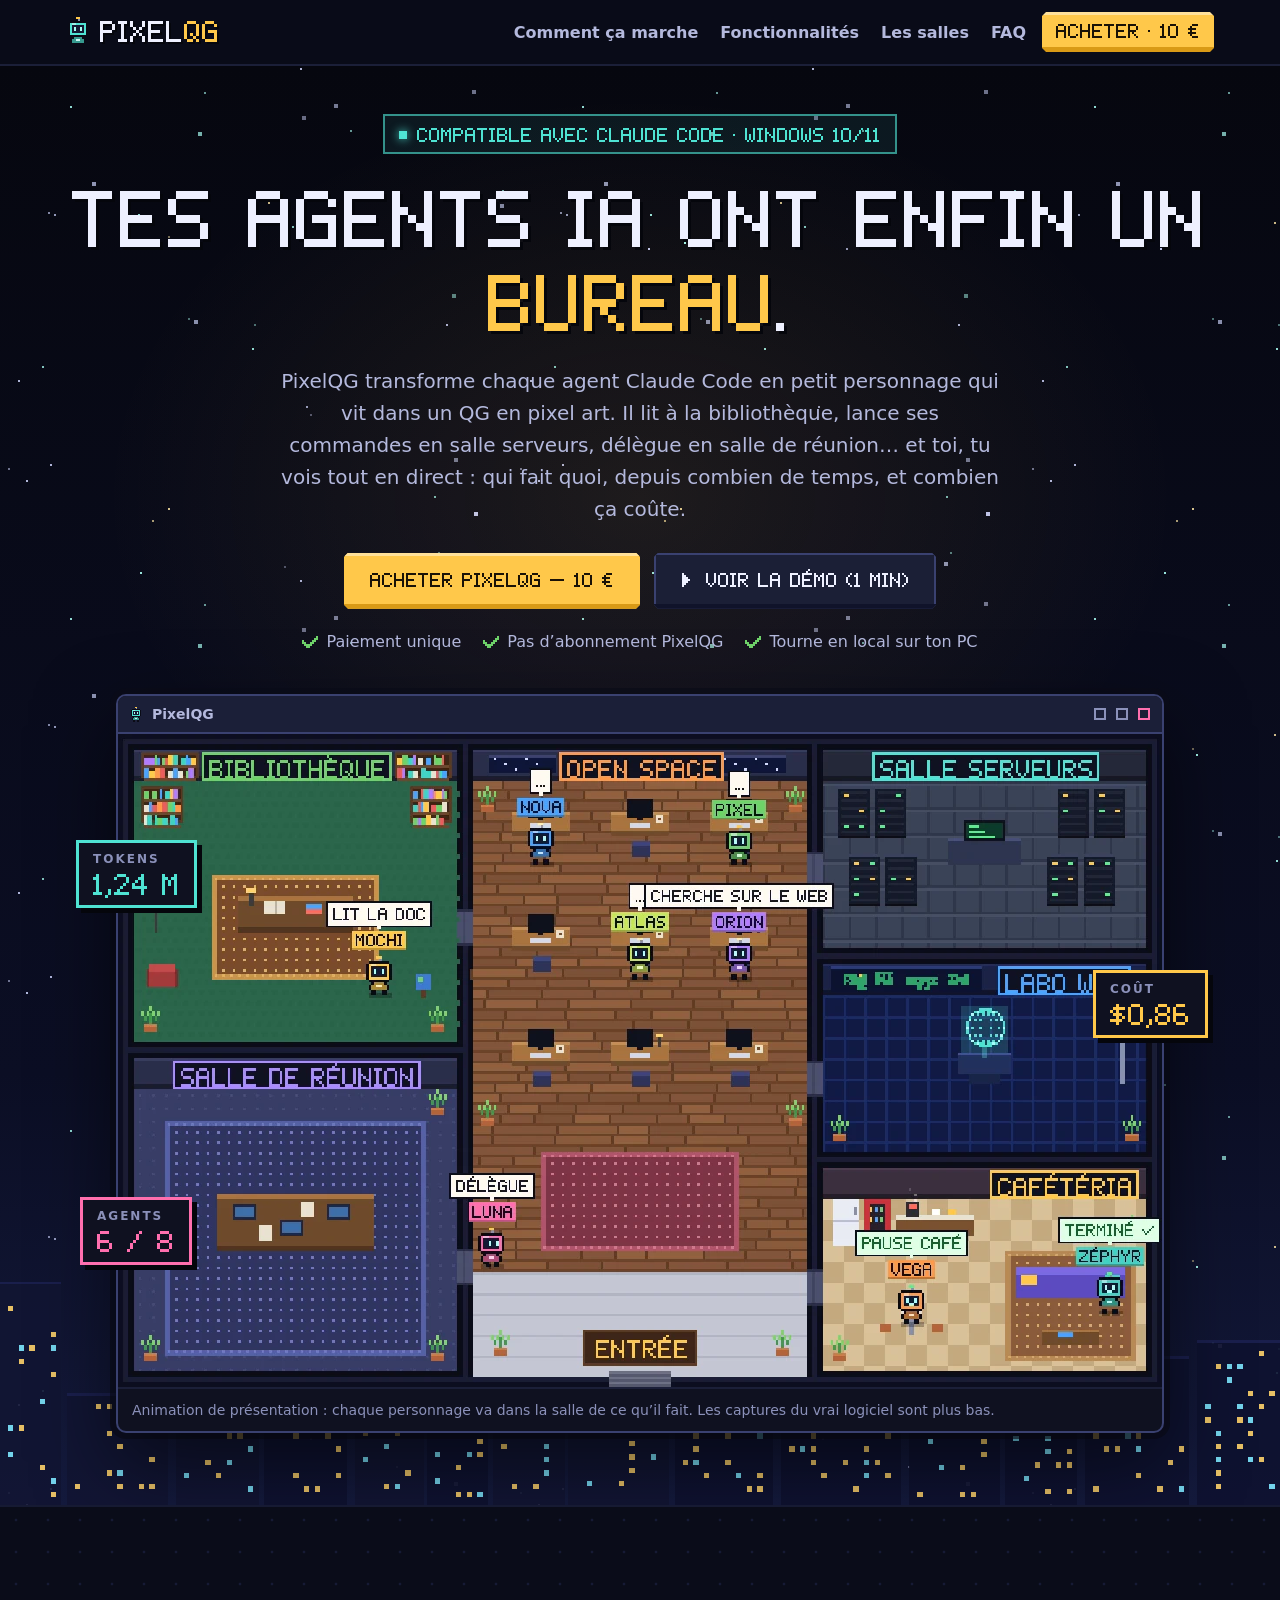
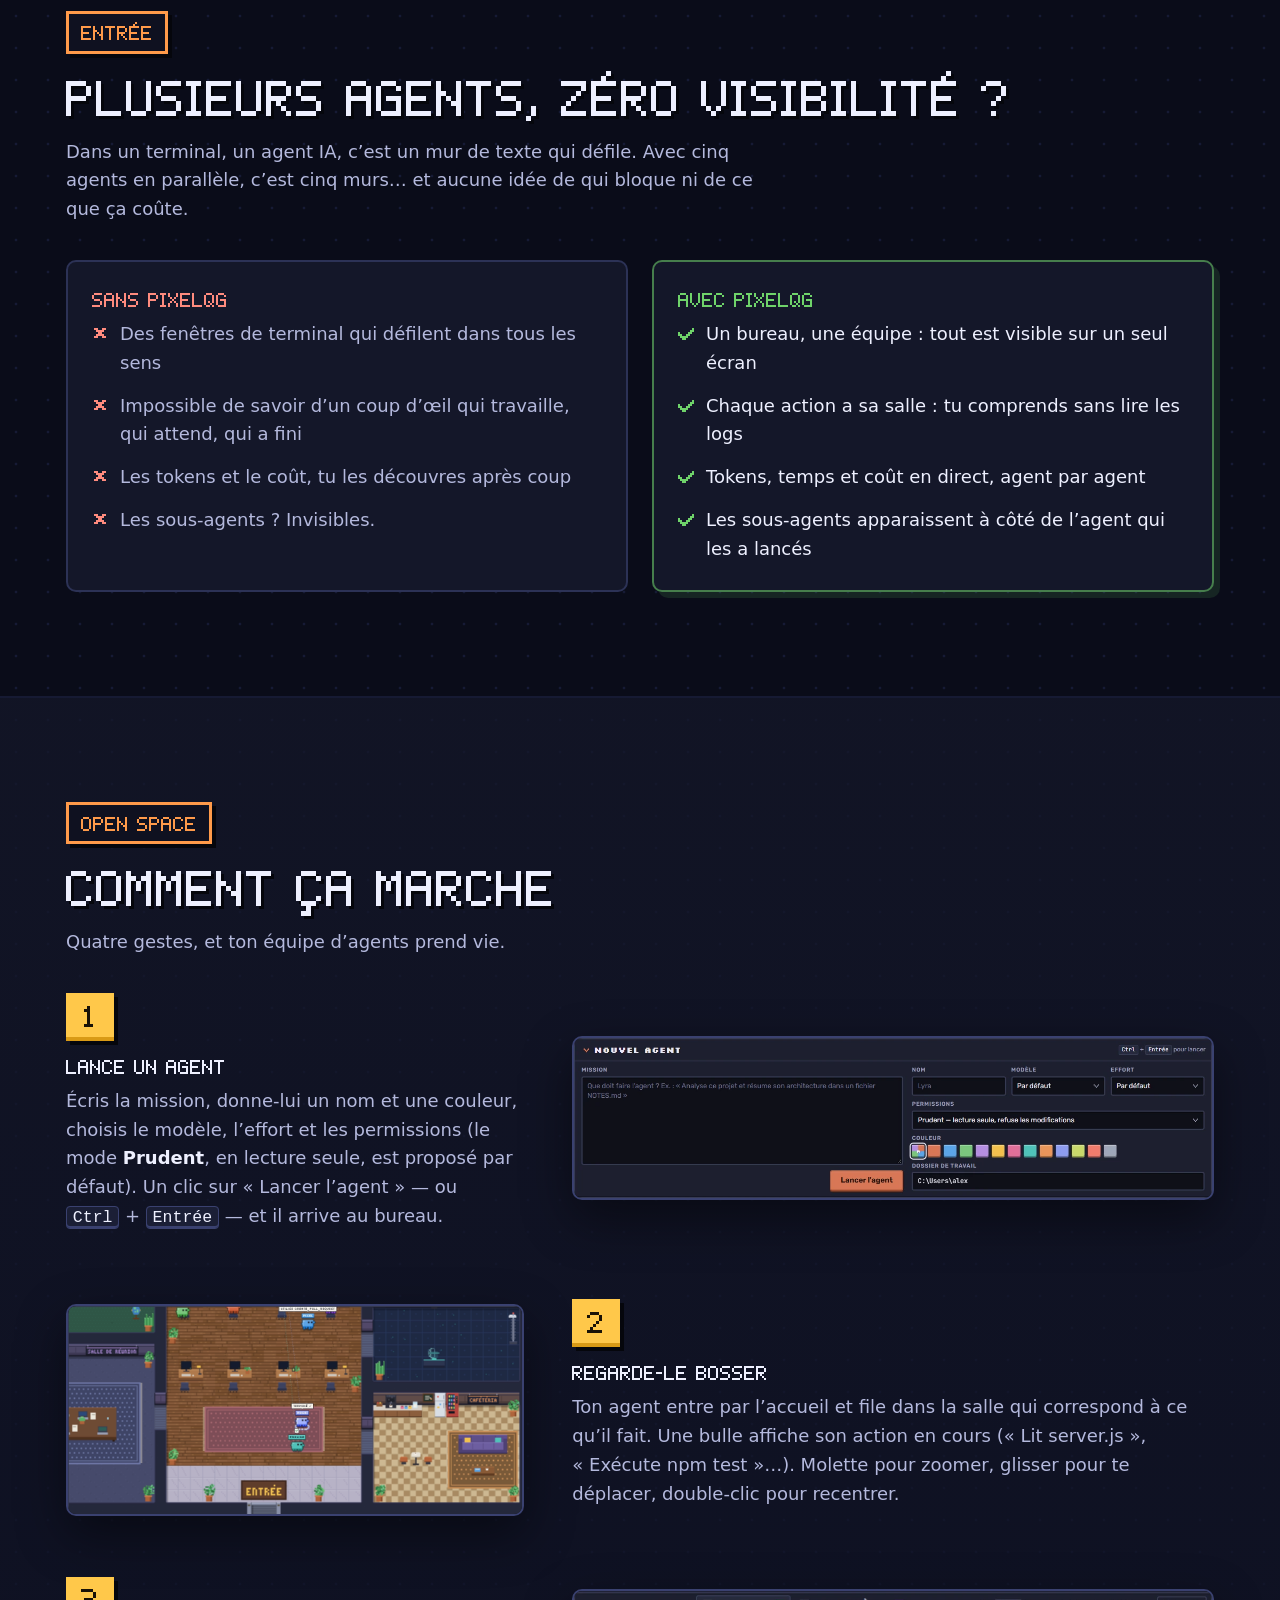
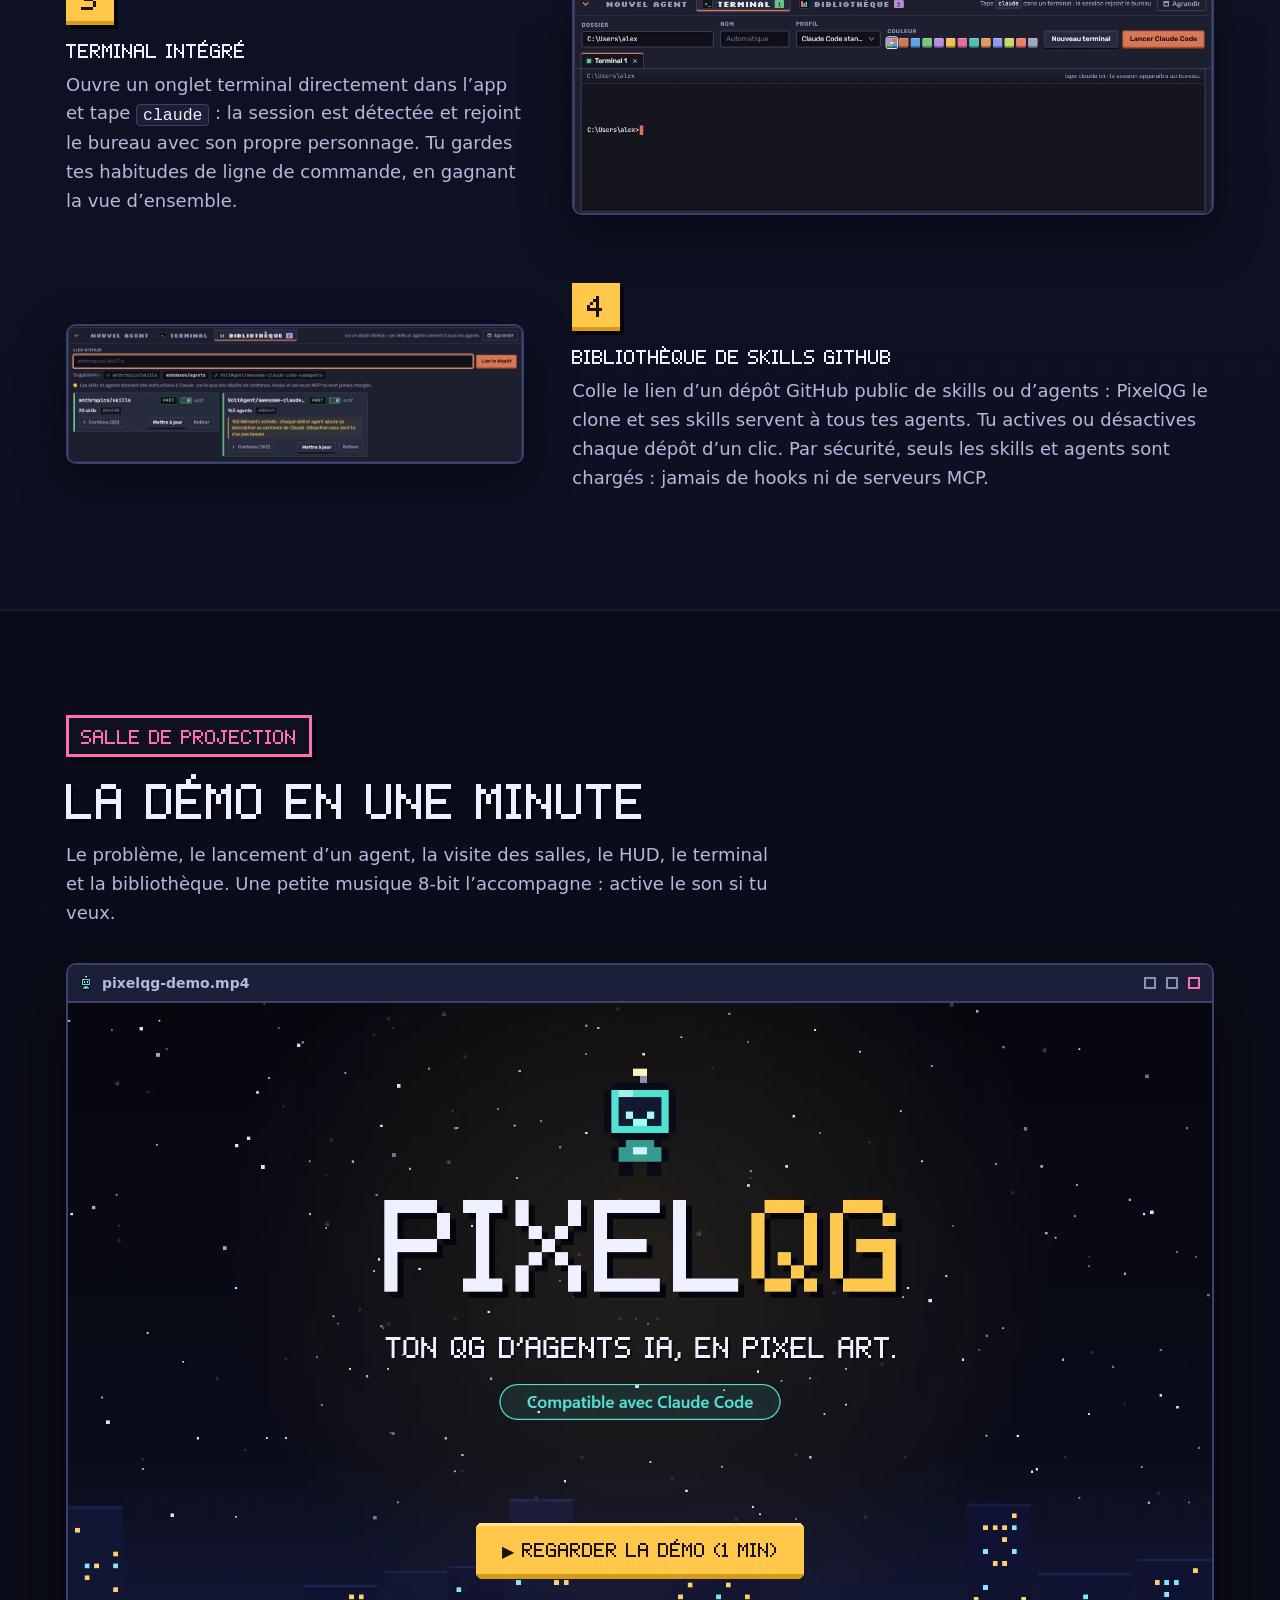
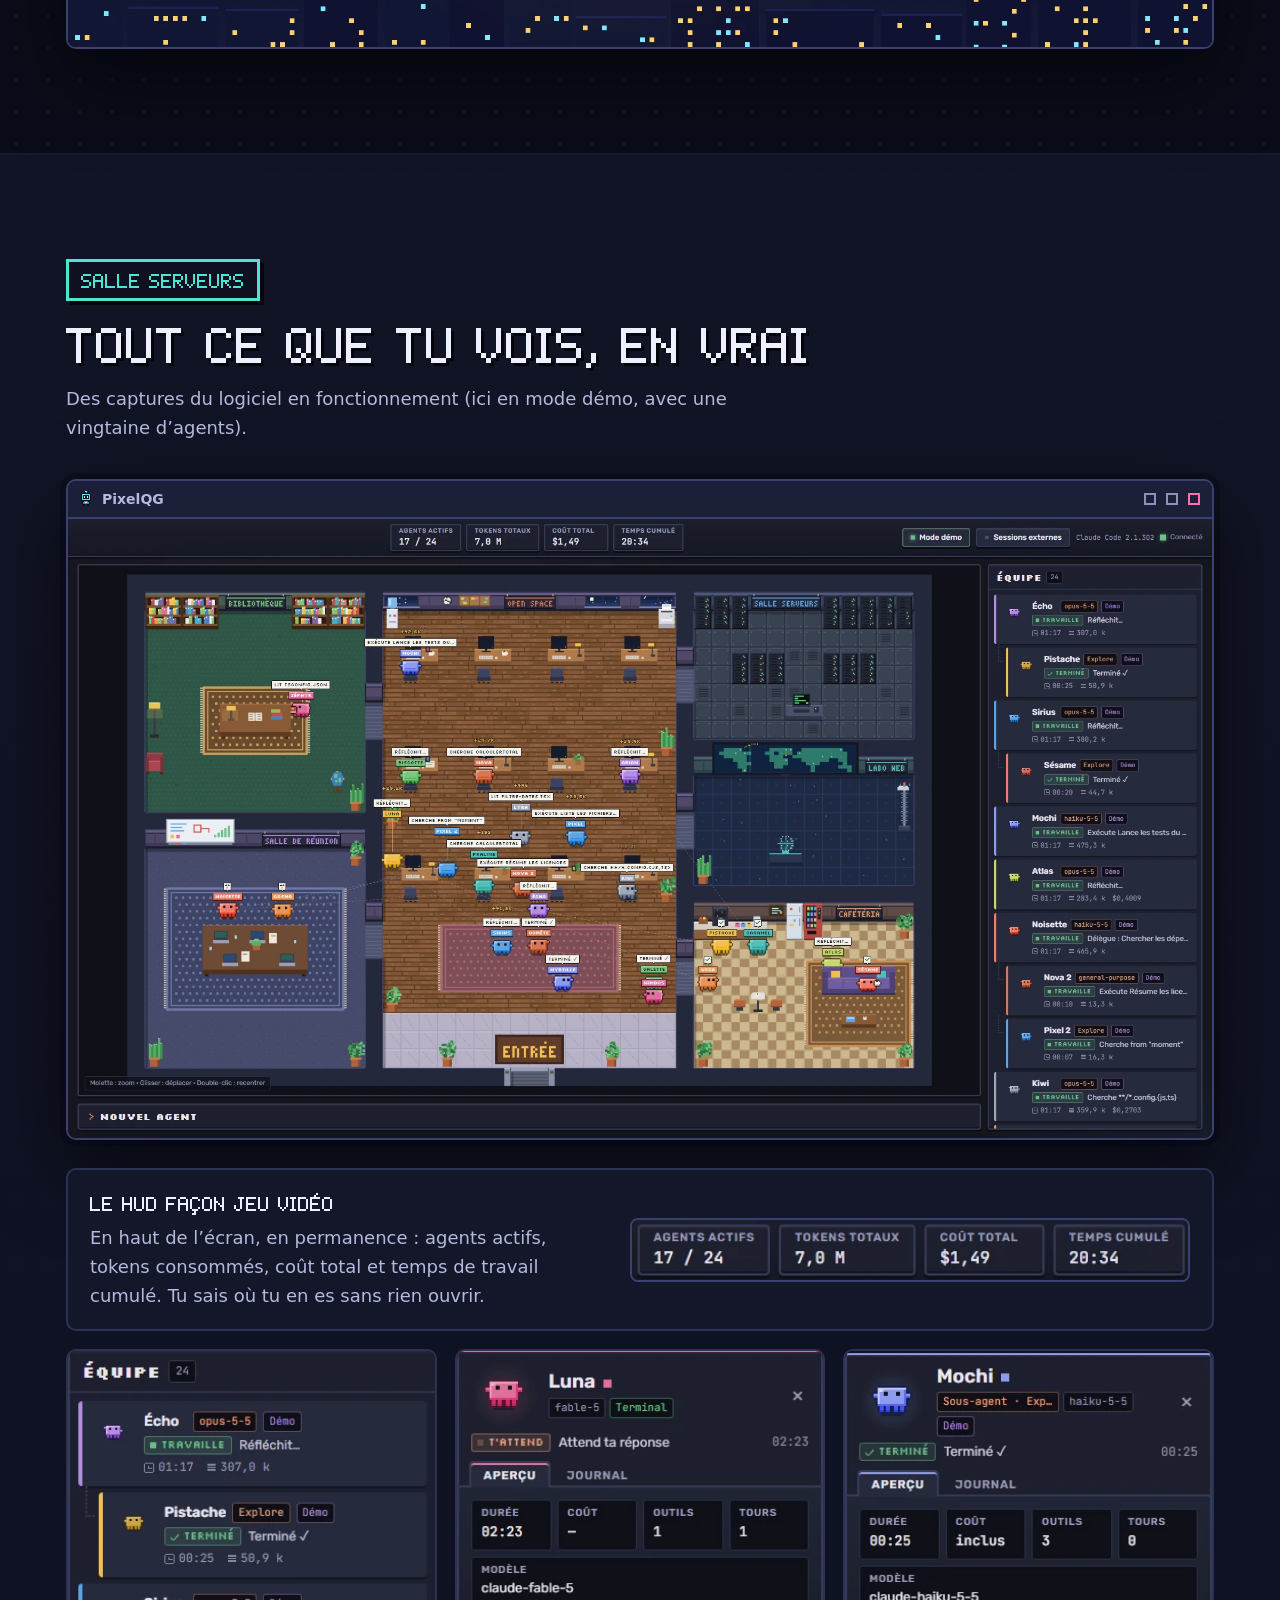
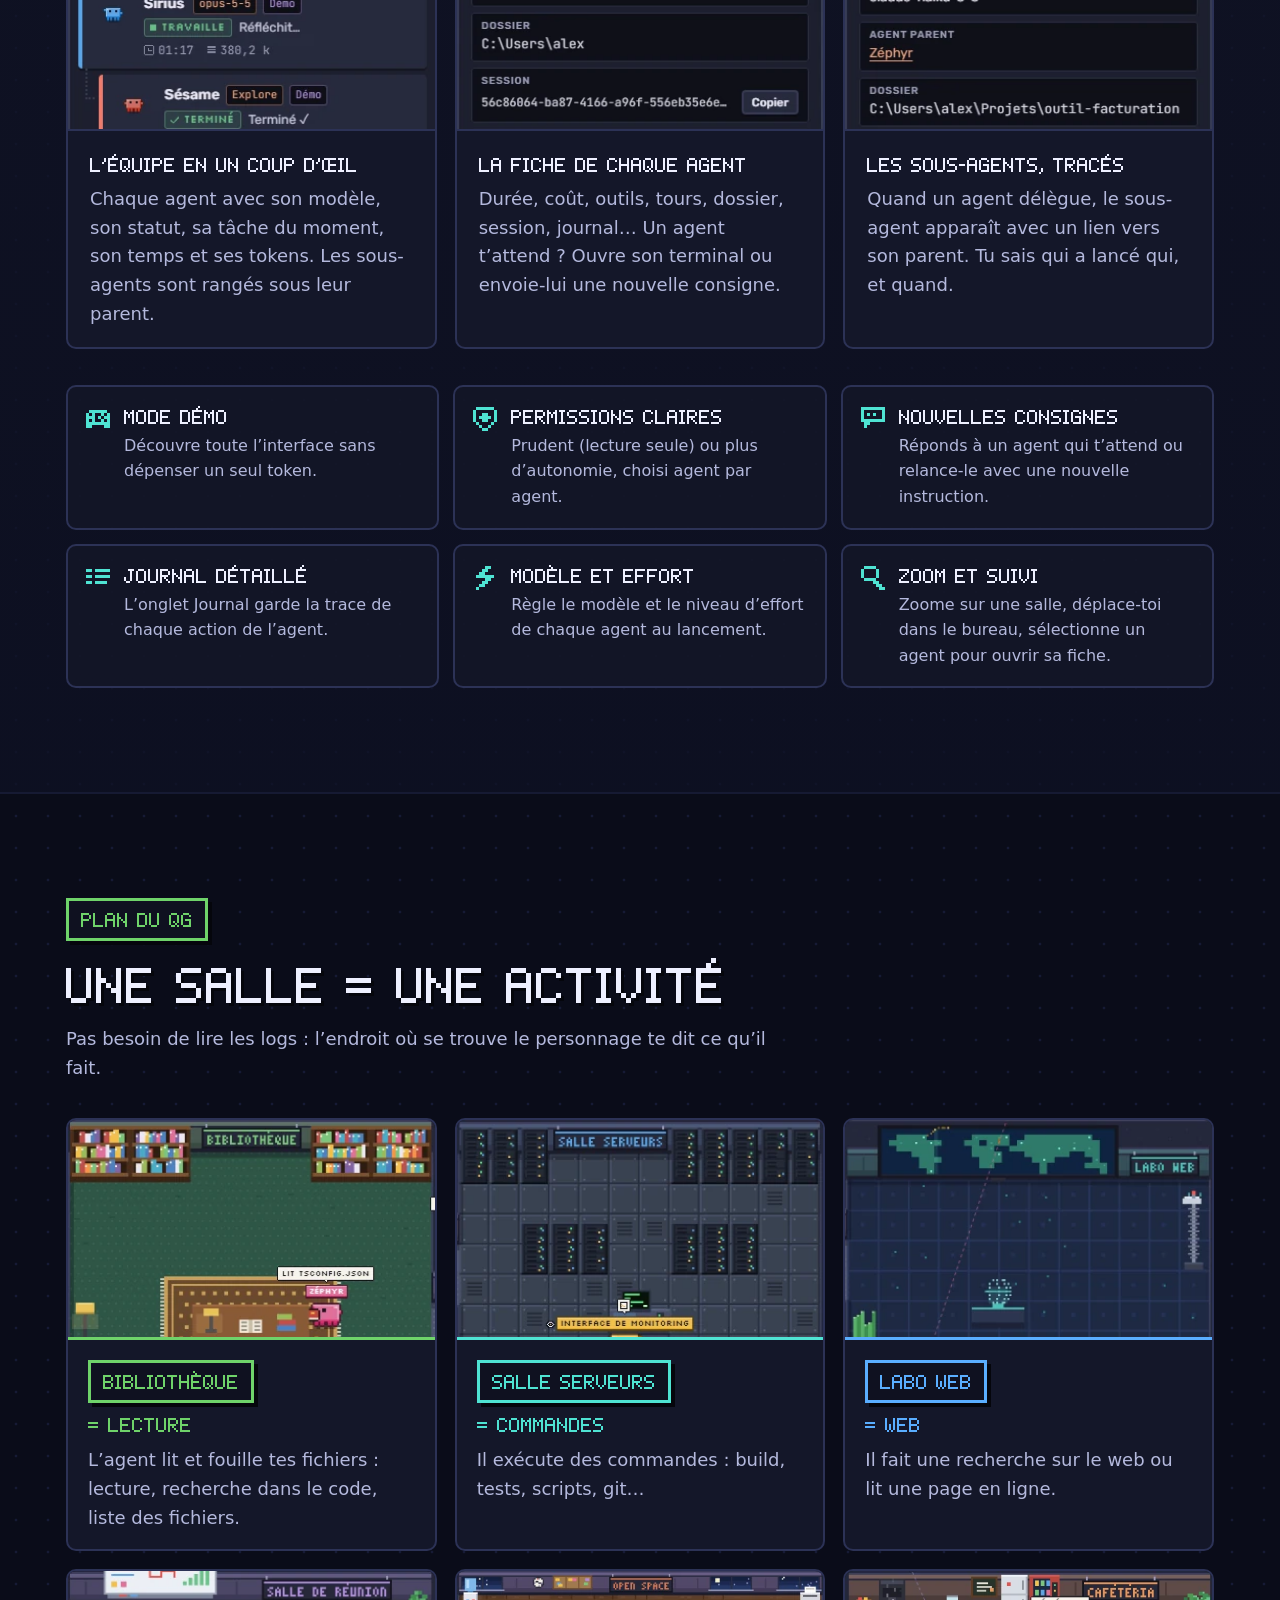
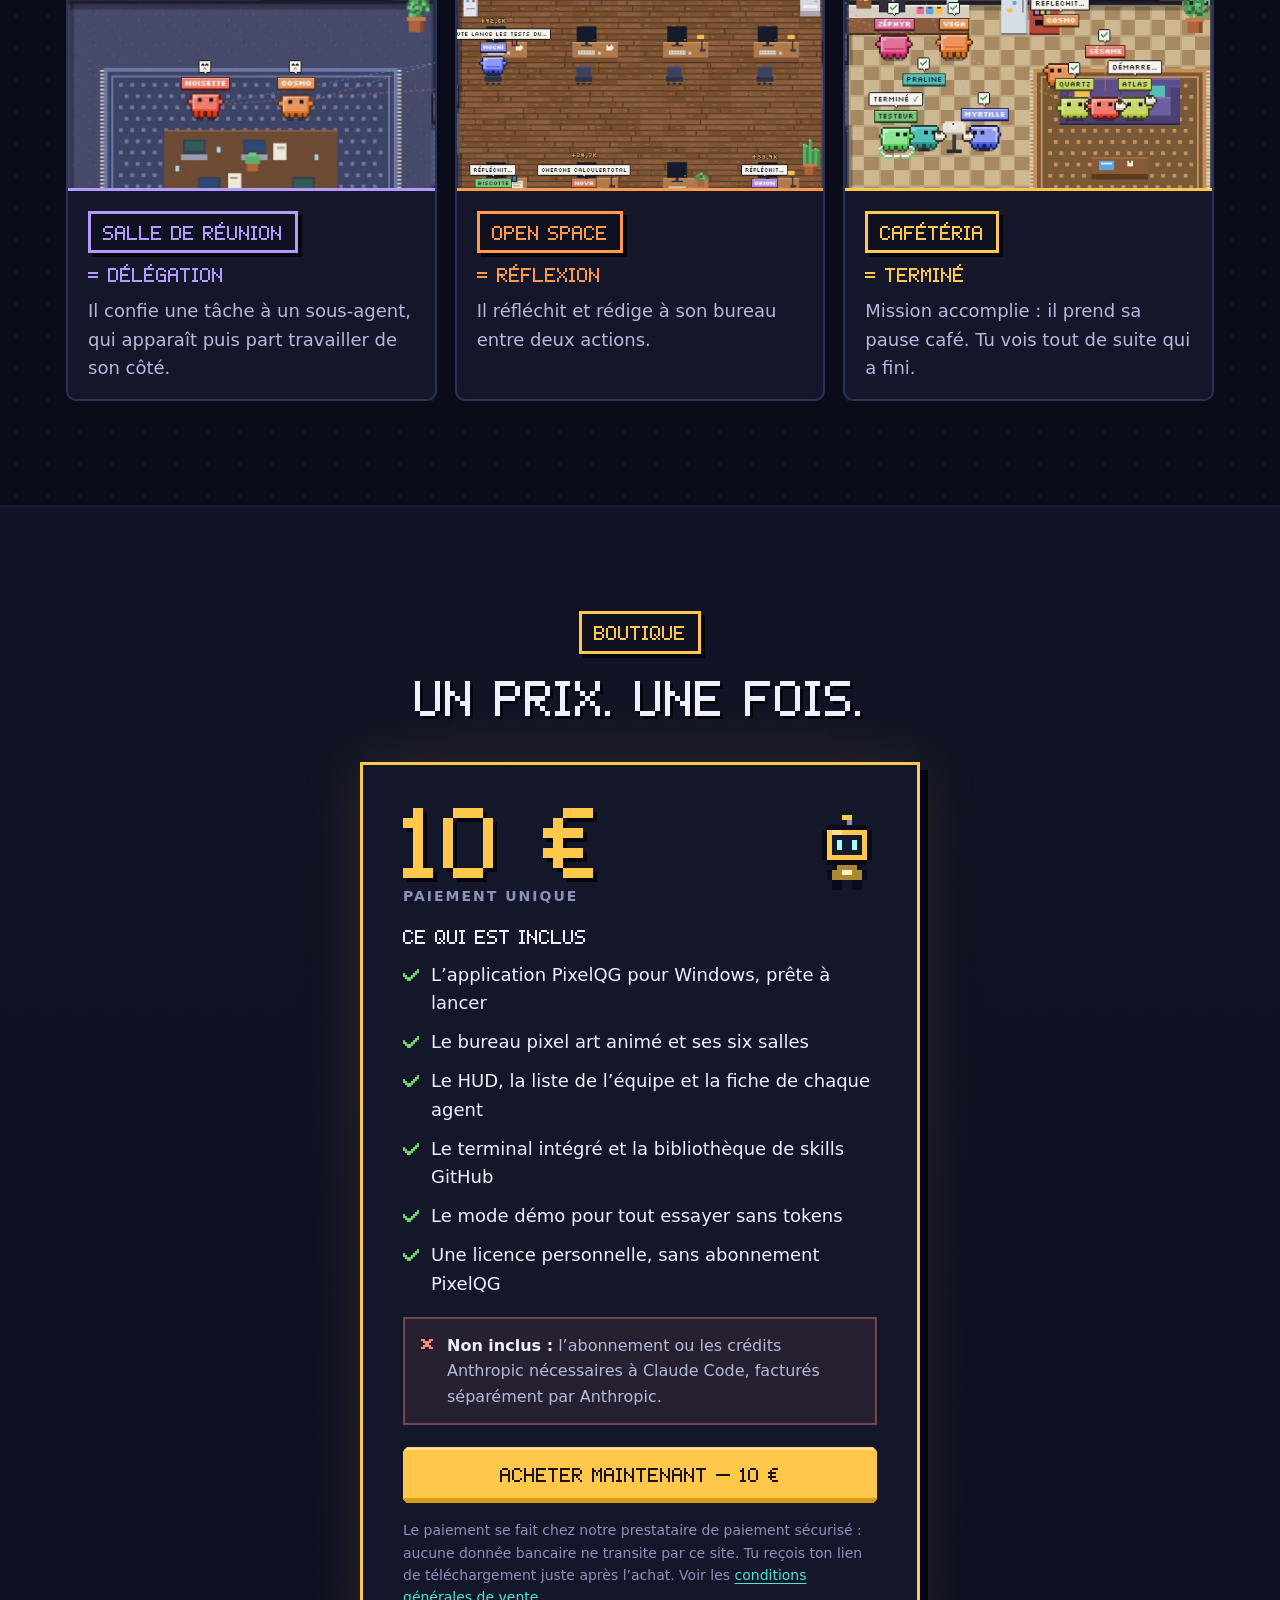
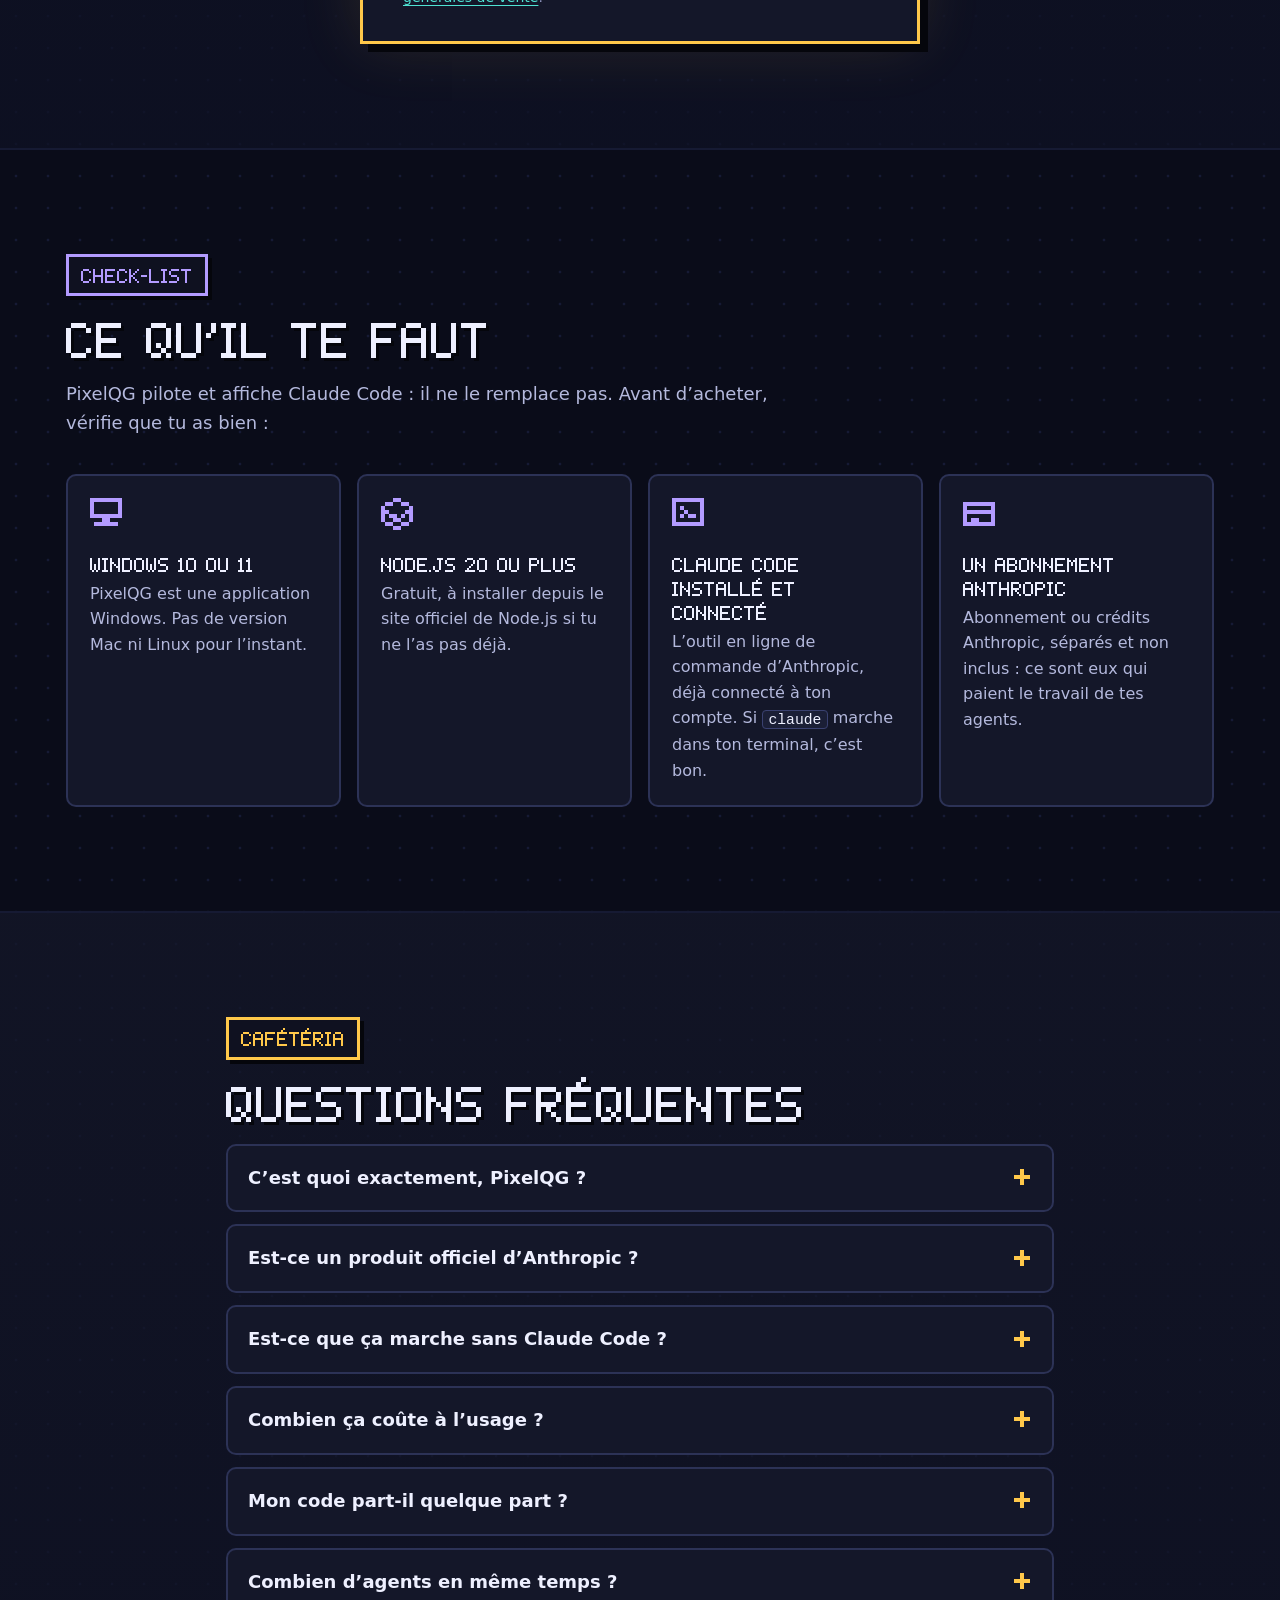
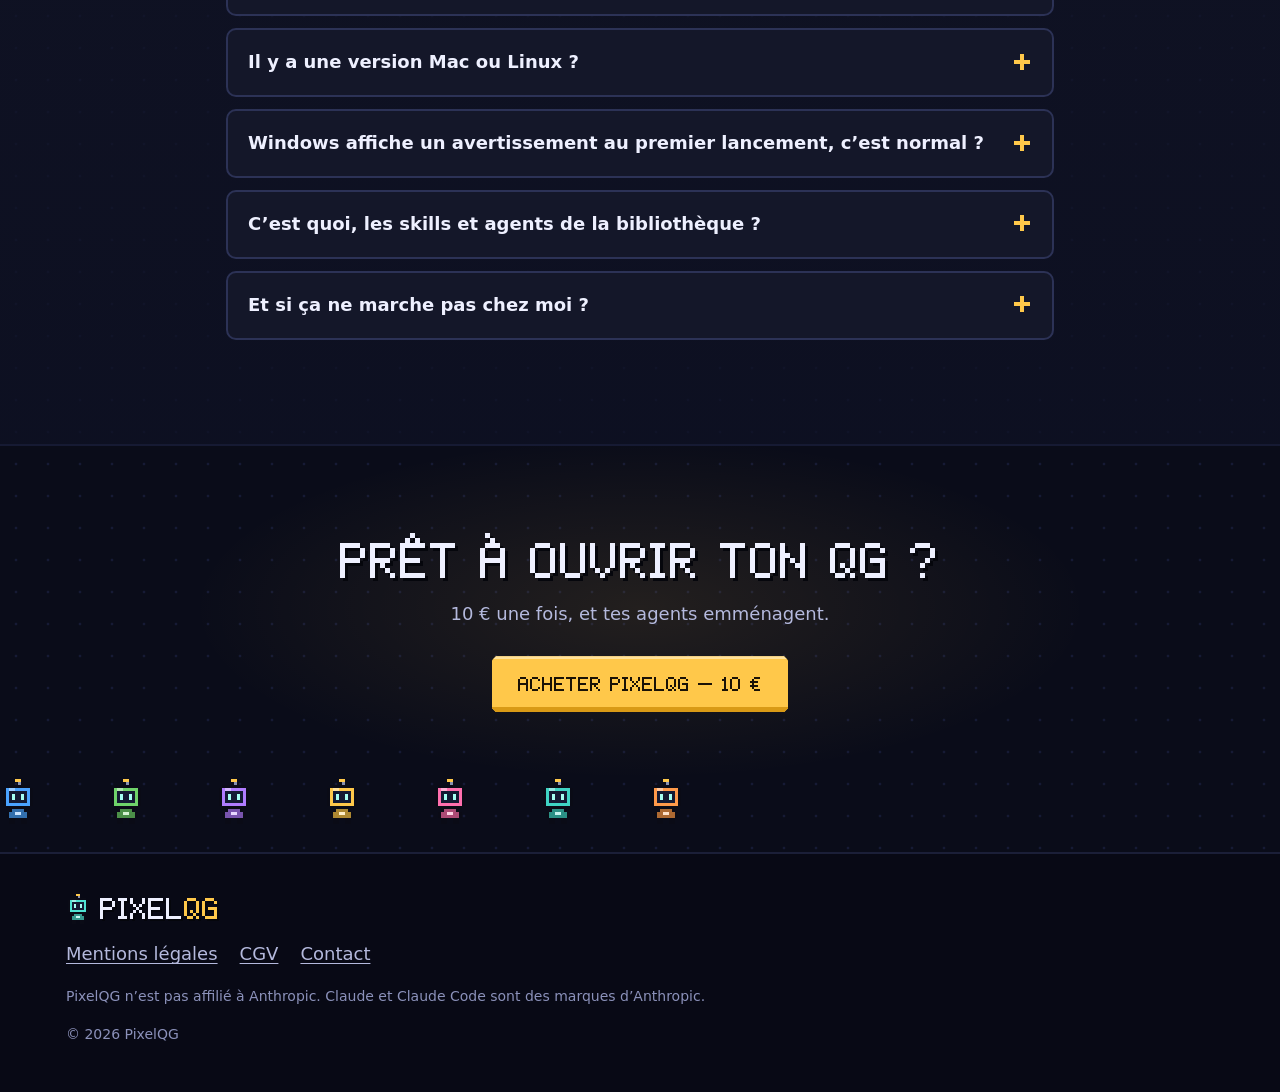
==== index.html @ b46bc8fa "Retirer la voix off de la vidéo de démo Annule 0b0ba2e : retour à la vidéo avec la musique seule, su" ====
<!doctype html>
<html lang="fr">
<head>
<meta charset="utf-8">
<meta name="viewport" content="width=device-width, initial-scale=1">
<title>PixelQG — tes agents IA ont enfin un bureau</title>
<meta name="description" content="PixelQG transforme tes agents Claude Code en petits personnages pixel art qui travaillent dans un QG : une salle par activité, tokens, temps et coût en direct. App Windows, 10 € en paiement unique.">
<meta name="theme-color" content="#0a0c19">
<meta name="color-scheme" content="dark">
<!-- Réseaux sociaux : une fois le site en ligne, remplace og:image par l'adresse complète (https://ton-site/images/og-image.jpg). -->
<meta property="og:type" content="website">
<meta property="og:locale" content="fr_FR">
<meta property="og:title" content="PixelQG — tes agents IA ont enfin un bureau">
<meta property="og:description" content="Regarde tes agents Claude Code bosser dans un bureau en pixel art, avec tokens, temps et coût en direct. 10 €, paiement unique.">
<meta property="og:image" content="images/og-image.jpg">
<meta name="twitter:card" content="summary_large_image">
<link rel="icon" href="favicon.png" type="image/png">
<link rel="apple-touch-icon" href="apple-touch-icon.png">
<link rel="stylesheet" href="css/style.css">
<script src="config.js"></script>
<script src="js/main.js" defer></script>
</head>
<body>
<a class="skip" href="#contenu">Aller au contenu</a>

<header class="nav">
  <div class="wrap nav__in">
    <a class="logo" href="#top" aria-label="PixelQG — retour en haut de la page">
      <img class="px" src="images/bot-cyan.png" width="24" height="30" alt="">
      <span class="logo__txt" aria-hidden="true">PIXEL<span>QG</span></span>
    </a>
    <nav aria-label="Navigation principale">
      <ul class="nav__links">
        <li><a href="#comment">Comment ça marche</a></li>
        <li><a href="#fonctions">Fonctionnalités</a></li>
        <li><a href="#salles">Les salles</a></li>
        <li><a href="#faq">FAQ</a></li>
      </ul>
    </nav>
    <a class="btn btn--sm" data-buy href="#prix">Acheter · 10&nbsp;€</a>
  </div>
</header>

<main id="contenu">

<!-- ============ HERO ============ -->
<section class="hero" id="top" aria-labelledby="hero-titre">
  <div class="wrap hero__in">
    <p class="badge"><span class="badge__dot" aria-hidden="true"></span>Compatible avec Claude Code · Windows 10/11</p>
    <h1 id="hero-titre" class="h1">Tes agents IA ont enfin un <span class="hl">bureau</span>.</h1>
    <p class="lead">PixelQG transforme chaque agent Claude Code en petit personnage qui vit dans un QG en pixel art. Il lit à la bibliothèque, lance ses commandes en salle serveurs, délègue en salle de réunion… et toi, tu vois tout en direct&nbsp;: qui fait quoi, depuis combien de temps, et combien ça coûte.</p>
    <div class="cta">
      <a class="btn btn--lg" data-buy href="#prix">Acheter PixelQG — 10&nbsp;€</a>
      <a class="btn btn--lg btn--ghost" href="#demo"><svg class="ico" viewBox="0 0 8 8" aria-hidden="true"><path d="M1 0h1v1H1zM1 1h2v1H1zM1 2h3v1H1zM1 3h4v1H1zM1 4h3v1H1zM1 5h2v1H1zM1 6h1v1H1z"/></svg>Voir la démo (1&nbsp;min)</a>
    </div>
    <ul class="ticks">
      <li><svg class="ico" viewBox="0 0 8 8" aria-hidden="true"><path d="M7 1h1v1H7zM6 2h2v1H6zM0 3h1v1H0zM5 3h2v1H5zM0 4h2v1H0zM4 4h2v1H4zM1 5h4v1H1zM2 6h2v1H2z"/></svg>Paiement unique</li>
      <li><svg class="ico" viewBox="0 0 8 8" aria-hidden="true"><path d="M7 1h1v1H7zM6 2h2v1H6zM0 3h1v1H0zM5 3h2v1H5zM0 4h2v1H0zM4 4h2v1H4zM1 5h4v1H1zM2 6h2v1H2z"/></svg>Pas d’abonnement PixelQG</li>
      <li><svg class="ico" viewBox="0 0 8 8" aria-hidden="true"><path d="M7 1h1v1H7zM6 2h2v1H6zM0 3h1v1H0zM5 3h2v1H5zM0 4h2v1H0zM4 4h2v1H4zM1 5h4v1H1zM2 6h2v1H2z"/></svg>Tourne en local sur ton PC</li>
    </ul>
  </div>

  <div class="wrap hero__stage">
    <figure class="win win--hero">
      <div class="win__bar" aria-hidden="true">
        <img class="px" src="images/bot-cyan.png" width="12" height="15" alt=""><span>PixelQG</span><i></i><i></i><i></i>
      </div>
      <video class="hero__video" autoplay muted loop playsinline preload="metadata" width="1200" height="750"
             poster="video/hero-loop-poster.webp" aria-describedby="hero-video-desc">
        <source src="video/hero-loop.mp4" type="video/mp4">
      </video>
      <figcaption id="hero-video-desc" class="win__cap">Animation de présentation&nbsp;: chaque personnage va dans la salle de ce qu’il fait. Les captures du vrai logiciel sont plus bas.</figcaption>
    </figure>
    <div class="float float--a" aria-hidden="true"><span>Tokens</span><b>1,24 M</b></div>
    <div class="float float--b" aria-hidden="true"><span>Coût</span><b>$0,86</b></div>
    <div class="float float--c" aria-hidden="true"><span>Agents</span><b>6 / 8</b></div>
  </div>
  <div class="skyline" aria-hidden="true"></div>
</section>

<!-- ============ PROBLÈME ============ -->
<section class="section" aria-labelledby="probleme-titre">
  <div class="wrap">
    <p class="sign" style="--c: var(--orange)" aria-hidden="true">Entrée</p>
    <h2 id="probleme-titre" class="h2">Plusieurs agents, zéro visibilité&nbsp;?</h2>
    <p class="sub">Dans un terminal, un agent IA, c’est un mur de texte qui défile. Avec cinq agents en parallèle, c’est cinq murs… et aucune idée de qui bloque ni de ce que ça coûte.</p>
    <div class="vs">
      <div class="vs__col vs__col--bad">
        <h3 class="h3">Sans PixelQG</h3>
        <ul>
          <li><svg class="ico" viewBox="0 0 8 8" aria-hidden="true"><path d="M1 1h2v1H1zM5 1h2v1H5zM2 2h4v1H2zM3 3h2v1H3zM2 4h4v1H2zM1 5h2v1H1zM5 5h2v1H5z"/></svg>Des fenêtres de terminal qui défilent dans tous les sens</li>
          <li><svg class="ico" viewBox="0 0 8 8" aria-hidden="true"><path d="M1 1h2v1H1zM5 1h2v1H5zM2 2h4v1H2zM3 3h2v1H3zM2 4h4v1H2zM1 5h2v1H1zM5 5h2v1H5z"/></svg>Impossible de savoir d’un coup d’œil qui travaille, qui attend, qui a fini</li>
          <li><svg class="ico" viewBox="0 0 8 8" aria-hidden="true"><path d="M1 1h2v1H1zM5 1h2v1H5zM2 2h4v1H2zM3 3h2v1H3zM2 4h4v1H2zM1 5h2v1H1zM5 5h2v1H5z"/></svg>Les tokens et le coût, tu les découvres après coup</li>
          <li><svg class="ico" viewBox="0 0 8 8" aria-hidden="true"><path d="M1 1h2v1H1zM5 1h2v1H5zM2 2h4v1H2zM3 3h2v1H3zM2 4h4v1H2zM1 5h2v1H1zM5 5h2v1H5z"/></svg>Les sous-agents&nbsp;? Invisibles.</li>
        </ul>
      </div>
      <div class="vs__col vs__col--good">
        <h3 class="h3">Avec PixelQG</h3>
        <ul>
          <li><svg class="ico" viewBox="0 0 8 8" aria-hidden="true"><path d="M7 1h1v1H7zM6 2h2v1H6zM0 3h1v1H0zM5 3h2v1H5zM0 4h2v1H0zM4 4h2v1H4zM1 5h4v1H1zM2 6h2v1H2z"/></svg>Un bureau, une équipe&nbsp;: tout est visible sur un seul écran</li>
          <li><svg class="ico" viewBox="0 0 8 8" aria-hidden="true"><path d="M7 1h1v1H7zM6 2h2v1H6zM0 3h1v1H0zM5 3h2v1H5zM0 4h2v1H0zM4 4h2v1H4zM1 5h4v1H1zM2 6h2v1H2z"/></svg>Chaque action a sa salle&nbsp;: tu comprends sans lire les logs</li>
          <li><svg class="ico" viewBox="0 0 8 8" aria-hidden="true"><path d="M7 1h1v1H7zM6 2h2v1H6zM0 3h1v1H0zM5 3h2v1H5zM0 4h2v1H0zM4 4h2v1H4zM1 5h4v1H1zM2 6h2v1H2z"/></svg>Tokens, temps et coût en direct, agent par agent</li>
          <li><svg class="ico" viewBox="0 0 8 8" aria-hidden="true"><path d="M7 1h1v1H7zM6 2h2v1H6zM0 3h1v1H0zM5 3h2v1H5zM0 4h2v1H0zM4 4h2v1H4zM1 5h4v1H1zM2 6h2v1H2z"/></svg>Les sous-agents apparaissent à côté de l’agent qui les a lancés</li>
        </ul>
      </div>
    </div>
  </div>
</section>

<!-- ============ COMMENT ÇA MARCHE ============ -->
<section class="section section--alt" id="comment" aria-labelledby="comment-titre">
  <div class="wrap">
    <p class="sign" style="--c: var(--orange)" aria-hidden="true">Open space</p>
    <h2 id="comment-titre" class="h2">Comment ça marche</h2>
    <p class="sub">Quatre gestes, et ton équipe d’agents prend vie.</p>
    <ol class="steps">
      <li class="step">
        <div class="step__txt">
          <span class="step__n" aria-hidden="true">1</span>
          <h3 class="h3">Lance un agent</h3>
          <p>Écris la mission, donne-lui un nom et une couleur, choisis le modèle, l’effort et les permissions (le mode <strong>Prudent</strong>, en lecture seule, est proposé par défaut). Un clic sur «&nbsp;Lancer l’agent&nbsp;» — ou <kbd>Ctrl</kbd>&nbsp;+&nbsp;<kbd>Entrée</kbd> — et il arrive au bureau.</p>
        </div>
        <figure class="shot"><img src="images/launch-form.webp" width="1196" height="300" loading="lazy" decoding="async" alt="Le panneau « Nouvel agent » : champ Mission, nom, modèle, effort, permissions « Prudent — lecture seule », couleurs et dossier de travail, avec le bouton « Lancer l’agent »."></figure>
      </li>
      <li class="step">
        <div class="step__txt">
          <span class="step__n" aria-hidden="true">2</span>
          <h3 class="h3">Regarde-le bosser</h3>
          <p>Ton agent entre par l’accueil et file dans la salle qui correspond à ce qu’il fait. Une bulle affiche son action en cours («&nbsp;Lit server.js&nbsp;», «&nbsp;Exécute npm test&nbsp;»…). Molette pour zoomer, glisser pour te déplacer, double-clic pour recentrer.</p>
        </div>
        <figure class="shot"><img src="images/follow-office.webp" width="1194" height="548" loading="lazy" decoding="async" alt="Vue zoomée du bureau : l’open space avec deux agents sur le tapis, l’un marqué « Terminé », la salle de réunion à gauche et la cafétéria à droite."></figure>
      </li>
      <li class="step">
        <div class="step__txt">
          <span class="step__n" aria-hidden="true">3</span>
          <h3 class="h3">Terminal intégré</h3>
          <p>Ouvre un onglet terminal directement dans l’app et tape <code>claude</code>&nbsp;: la session est détectée et rejoint le bureau avec son propre personnage. Tu gardes tes habitudes de ligne de commande, en gagnant la vue d’ensemble.</p>
        </div>
        <figure class="shot"><img src="images/terminal.webp" width="1196" height="416" loading="lazy" decoding="async" alt="L’onglet Terminal de PixelQG : dossier, nom, profil, couleur, boutons « Nouveau terminal » et « Lancer Claude Code », et une invite de commande prête."></figure>
      </li>
      <li class="step">
        <div class="step__txt">
          <span class="step__n" aria-hidden="true">4</span>
          <h3 class="h3">Bibliothèque de skills GitHub</h3>
          <p>Colle le lien d’un dépôt GitHub public de skills ou d’agents&nbsp;: PixelQG le clone et ses skills servent à tous tes agents. Tu actives ou désactives chaque dépôt d’un clic. Par sécurité, seuls les skills et agents sont chargés&nbsp;: jamais de hooks ni de serveurs MCP.</p>
        </div>
        <figure class="shot"><img src="images/library.webp" width="1196" height="360" loading="lazy" decoding="async" alt="L’onglet Bibliothèque : un champ « Lien GitHub », le bouton « Lier le dépôt » et deux dépôts liés marqués « Prêt » (20 skills et 163 agents)."></figure>
      </li>
    </ol>
  </div>
</section>

<!-- ============ DÉMO ============ -->
<section class="section" id="demo" aria-labelledby="demo-titre">
  <div class="wrap">
    <p class="sign" style="--c: var(--pink)" aria-hidden="true">Salle de projection</p>
    <h2 id="demo-titre" class="h2">La démo en une minute</h2>
    <p class="sub">Le problème, le lancement d’un agent, la visite des salles, le HUD, le terminal et la bibliothèque. Une petite musique 8-bit l’accompagne&nbsp;: active le son si tu veux.</p>
    <figure class="win win--video">
      <div class="win__bar" aria-hidden="true"><img class="px" src="images/bot-cyan.png" width="12" height="15" alt=""><span>pixelqg-demo.mp4</span><i></i><i></i><i></i></div>
      <video controls preload="none" playsinline width="1920" height="1080" poster="video/pixelqg-demo-poster.webp">
        <source src="video/pixelqg-demo.mp4" type="video/mp4">
        Ton navigateur ne lit pas cette vidéo&nbsp;: <a href="video/pixelqg-demo.mp4">télécharge-la ici</a>.
      </video>
    </figure>
  </div>
</section>

<!-- ============ FONCTIONNALITÉS ============ -->
<section class="section section--alt" id="fonctions" aria-labelledby="fonctions-titre">
  <div class="wrap">
    <p class="sign" style="--c: var(--cyan)" aria-hidden="true">Salle serveurs</p>
    <h2 id="fonctions-titre" class="h2">Tout ce que tu vois, en vrai</h2>
    <p class="sub">Des captures du logiciel en fonctionnement (ici en mode démo, avec une vingtaine d’agents).</p>
    <figure class="win win--shot">
      <div class="win__bar" aria-hidden="true"><img class="px" src="images/bot-cyan.png" width="12" height="15" alt=""><span>PixelQG</span><i></i><i></i><i></i></div>
      <img src="images/app-full.webp" width="1920" height="1040" loading="lazy" decoding="async" alt="L’écran principal de PixelQG : le HUD en haut (17 agents actifs sur 24, 7,0 M de tokens, 1,49 $, 20 min 34 cumulées), le bureau pixel art avec ses six salles remplies d’agents, et la liste de l’équipe à droite.">
    </figure>

    <div class="bento">
      <article class="card card--wide">
        <div class="card__txt">
          <h3 class="h3">Le HUD façon jeu vidéo</h3>
          <p>En haut de l’écran, en permanence&nbsp;: agents actifs, tokens consommés, coût total et temps de travail cumulé. Tu sais où tu en es sans rien ouvrir.</p>
        </div>
        <img class="card__img card__img--hud" src="images/hud.webp" width="500" height="54" loading="lazy" decoding="async" alt="Le HUD : Agents actifs 17 / 24, Tokens totaux 7,0 M, Coût total 1,49 $, Temps cumulé 20:34.">
      </article>
      <article class="card">
        <img class="card__img card__img--tall" src="images/roster.webp" width="358" height="948" loading="lazy" decoding="async" alt="La liste de l’équipe : chaque agent avec son modèle, son statut (Travaille, Terminé), sa tâche en cours, son temps et ses tokens ; les sous-agents sont indentés sous leur parent.">
        <div class="card__txt">
          <h3 class="h3">L’équipe en un coup d’œil</h3>
          <p>Chaque agent avec son modèle, son statut, sa tâche du moment, son temps et ses tokens. Les sous-agents sont rangés sous leur parent.</p>
        </div>
      </article>
      <article class="card">
        <img class="card__img card__img--tall" src="images/agent-card.webp" width="360" height="552" loading="lazy" decoding="async" alt="La fiche de l’agent Luna, statut « T’attend » : durée, coût, outils, tours, modèle, dossier, session, horaires, jauge de tokens et boutons « Arrêter » et « Voir son terminal ».">
        <div class="card__txt">
          <h3 class="h3">La fiche de chaque agent</h3>
          <p>Durée, coût, outils, tours, dossier, session, journal… Un agent t’attend&nbsp;? Ouvre son terminal ou envoie-lui une nouvelle consigne.</p>
        </div>
      </article>
      <article class="card">
        <img class="card__img card__img--tall" src="images/subagent-card.webp" width="360" height="572" loading="lazy" decoding="async" alt="La fiche du sous-agent Mochi, marqué « Terminé » : on voit son agent parent, Zéphyr, son dossier de travail et ses horaires.">
        <div class="card__txt">
          <h3 class="h3">Les sous-agents, tracés</h3>
          <p>Quand un agent délègue, le sous-agent apparaît avec un lien vers son parent. Tu sais qui a lancé qui, et quand.</p>
        </div>
      </article>
    </div>

    <ul class="minis">
      <li><svg class="ico" viewBox="0 0 8 8" aria-hidden="true"><path d="M1 1h6v1H1zM0 2h1v1H0zM2 2h1v1H2zM5 2h1v1H5zM7 2h1v1H7zM0 3h3v1H0zM4 3h1v1H4zM6 3h2v1H6zM0 4h1v1H0zM2 4h1v1H2zM5 4h1v1H5zM7 4h1v1H7zM0 5h8v1H0zM0 6h2v1H0zM6 6h2v1H6z"/></svg><div><h3 class="h4">Mode démo</h3><p>Découvre toute l’interface sans dépenser un seul token.</p></div></li>
      <li><svg class="ico" viewBox="0 0 8 8" aria-hidden="true"><path d="M1 0h6v1H1zM0 1h1v1H0zM7 1h1v1H7zM0 2h1v1H0zM3 2h2v1H3zM7 2h1v1H7zM0 3h1v1H0zM2 3h4v1H2zM7 3h1v1H7zM0 4h1v1H0zM3 4h2v1H3zM7 4h1v1H7zM1 5h1v1H1zM6 5h1v1H6zM2 6h1v1H2zM5 6h1v1H5zM3 7h2v1H3z"/></svg><div><h3 class="h4">Permissions claires</h3><p>Prudent (lecture seule) ou plus d’autonomie, choisi agent par agent.</p></div></li>
      <li><svg class="ico" viewBox="0 0 8 8" aria-hidden="true"><path d="M0 0h8v1H0zM0 1h1v1H0zM7 1h1v1H7zM0 2h1v1H0zM2 2h1v1H2zM4 2h1v1H4zM7 2h1v1H7zM0 3h1v1H0zM7 3h1v1H7zM0 4h8v1H0zM1 5h2v1H1zM1 6h1v1H1z"/></svg><div><h3 class="h4">Nouvelles consignes</h3><p>Réponds à un agent qui t’attend ou relance-le avec une nouvelle instruction.</p></div></li>
      <li><svg class="ico" viewBox="0 0 8 8" aria-hidden="true"><path d="M0 1h2v1H0zM3 1h5v1H3zM0 3h2v1H0zM3 3h5v1H3zM0 5h2v1H0zM3 5h4v1H3z"/></svg><div><h3 class="h4">Journal détaillé</h3><p>L’onglet Journal garde la trace de chaque action de l’agent.</p></div></li>
      <li><svg class="ico" viewBox="0 0 8 8" aria-hidden="true"><path d="M4 0h2v1H4zM3 1h2v1H3zM2 2h2v1H2zM1 3h6v1H1zM4 4h2v1H4zM3 5h2v1H3zM2 6h2v1H2zM1 7h1v1H1z"/></svg><div><h3 class="h4">Modèle et effort</h3><p>Règle le modèle et le niveau d’effort de chaque agent au lancement.</p></div></li>
      <li><svg class="ico" viewBox="0 0 8 8" aria-hidden="true"><path d="M1 0h4v1H1zM0 1h1v1H0zM5 1h1v1H5zM0 2h1v1H0zM5 2h1v1H5zM0 3h1v1H0zM5 3h1v1H5zM1 4h4v1H1zM4 5h2v1H4zM5 6h2v1H5zM6 7h2v1H6z"/></svg><div><h3 class="h4">Zoom et suivi</h3><p>Zoome sur une salle, déplace-toi dans le bureau, sélectionne un agent pour ouvrir sa fiche.</p></div></li>
    </ul>
  </div>
</section>

<!-- ============ LES SALLES ============ -->
<section class="section" id="salles" aria-labelledby="salles-titre">
  <div class="wrap">
    <p class="sign" style="--c: var(--green)" aria-hidden="true">Plan du QG</p>
    <h2 id="salles-titre" class="h2">Une salle = une activité</h2>
    <p class="sub">Pas besoin de lire les logs&nbsp;: l’endroit où se trouve le personnage te dit ce qu’il fait.</p>
    <ul class="rooms">
      <li class="room" style="--c: var(--green)">
        <img src="images/room-bibliotheque.webp" width="374" height="374" loading="lazy" decoding="async" alt="La bibliothèque : étagères colorées, table de lecture et un agent qui « Lit tsconfig.json ».">
        <div class="room__body"><h3 class="sign">Bibliothèque</h3><p class="room__act">= lecture</p><p>L’agent lit et fouille tes fichiers&nbsp;: lecture, recherche dans le code, liste des fichiers.</p></div>
      </li>
      <li class="room" style="--c: var(--cyan)">
        <img src="images/room-serveurs.webp" width="350" height="236" loading="lazy" decoding="async" alt="La salle serveurs : baies de serveurs et une console où un agent travaille sur une « Interface de monitoring ».">
        <div class="room__body"><h3 class="sign">Salle serveurs</h3><p class="room__act">= commandes</p><p>Il exécute des commandes&nbsp;: build, tests, scripts, git…</p></div>
      </li>
      <li class="room" style="--c: var(--blue)">
        <img src="images/room-labo.webp" width="350" height="232" loading="lazy" decoding="async" alt="Le labo web : un grand écran avec une carte du monde et un globe en hologramme.">
        <div class="room__body"><h3 class="sign">Labo web</h3><p class="room__act">= web</p><p>Il fait une recherche sur le web ou lit une page en ligne.</p></div>
      </li>
      <li class="room" style="--c: var(--violet)">
        <img src="images/room-reunion.webp" width="374" height="404" loading="lazy" decoding="async" alt="La salle de réunion : deux agents autour de la grande table, en pleine délégation.">
        <div class="room__body"><h3 class="sign">Salle de réunion</h3><p class="room__act">= délégation</p><p>Il confie une tâche à un sous-agent, qui apparaît puis part travailler de son côté.</p></div>
      </li>
      <li class="room" style="--c: var(--orange)">
        <img src="images/room-openspace.webp" width="496" height="520" loading="lazy" decoding="async" alt="L’open space : des bureaux avec écrans et de nombreux agents, chacun avec une bulle comme « Réfléchit… » ou « Cherche calculerTotal ».">
        <div class="room__body"><h3 class="sign">Open space</h3><p class="room__act">= réflexion</p><p>Il réfléchit et rédige à son bureau entre deux actions.</p></div>
      </li>
      <li class="room" style="--c: var(--amber)">
        <img src="images/room-cafeteria.webp" width="390" height="296" loading="lazy" decoding="async" alt="La cafétéria : des agents marqués « Terminé » autour de la table et sur le canapé.">
        <div class="room__body"><h3 class="sign">Cafétéria</h3><p class="room__act">= terminé</p><p>Mission accomplie&nbsp;: il prend sa pause café. Tu vois tout de suite qui a fini.</p></div>
      </li>
    </ul>
  </div>
</section>

<!-- ============ PRIX ============ -->
<section class="section section--alt" id="prix" aria-labelledby="prix-titre">
  <div class="wrap">
    <p class="sign" style="--c: var(--amber)" aria-hidden="true">Boutique</p>
    <h2 id="prix-titre" class="h2">Un prix. Une fois.</h2>
    <div class="pricing">
      <div class="price-card">
        <div class="price-card__head">
          <p class="price"><span class="price__amount">10&nbsp;€</span><span class="price__note">paiement unique</span></p>
          <img class="px price-card__bot" src="images/bot-amber.png" width="12" height="15" alt="">
        </div>
        <h3 class="h4">Ce qui est inclus</h3>
        <ul class="incl">
          <li><svg class="ico" viewBox="0 0 8 8" aria-hidden="true"><path d="M7 1h1v1H7zM6 2h2v1H6zM0 3h1v1H0zM5 3h2v1H5zM0 4h2v1H0zM4 4h2v1H4zM1 5h4v1H1zM2 6h2v1H2z"/></svg>L’application PixelQG pour Windows, prête à lancer</li>
          <li><svg class="ico" viewBox="0 0 8 8" aria-hidden="true"><path d="M7 1h1v1H7zM6 2h2v1H6zM0 3h1v1H0zM5 3h2v1H5zM0 4h2v1H0zM4 4h2v1H4zM1 5h4v1H1zM2 6h2v1H2z"/></svg>Le bureau pixel art animé et ses six salles</li>
          <li><svg class="ico" viewBox="0 0 8 8" aria-hidden="true"><path d="M7 1h1v1H7zM6 2h2v1H6zM0 3h1v1H0zM5 3h2v1H5zM0 4h2v1H0zM4 4h2v1H4zM1 5h4v1H1zM2 6h2v1H2z"/></svg>Le HUD, la liste de l’équipe et la fiche de chaque agent</li>
          <li><svg class="ico" viewBox="0 0 8 8" aria-hidden="true"><path d="M7 1h1v1H7zM6 2h2v1H6zM0 3h1v1H0zM5 3h2v1H5zM0 4h2v1H0zM4 4h2v1H4zM1 5h4v1H1zM2 6h2v1H2z"/></svg>Le terminal intégré et la bibliothèque de skills GitHub</li>
          <li><svg class="ico" viewBox="0 0 8 8" aria-hidden="true"><path d="M7 1h1v1H7zM6 2h2v1H6zM0 3h1v1H0zM5 3h2v1H5zM0 4h2v1H0zM4 4h2v1H4zM1 5h4v1H1zM2 6h2v1H2z"/></svg>Le mode démo pour tout essayer sans tokens</li>
          <li><svg class="ico" viewBox="0 0 8 8" aria-hidden="true"><path d="M7 1h1v1H7zM6 2h2v1H6zM0 3h1v1H0zM5 3h2v1H5zM0 4h2v1H0zM4 4h2v1H4zM1 5h4v1H1zM2 6h2v1H2z"/></svg>Une licence personnelle, sans abonnement PixelQG</li>
        </ul>
        <p class="excl"><svg class="ico" viewBox="0 0 8 8" aria-hidden="true"><path d="M1 1h2v1H1zM5 1h2v1H5zM2 2h4v1H2zM3 3h2v1H3zM2 4h4v1H2zM1 5h2v1H1zM5 5h2v1H5z"/></svg><span><strong>Non inclus&nbsp;:</strong> l’abonnement ou les crédits Anthropic nécessaires à Claude Code, facturés séparément par Anthropic.</span></p>
        <a class="btn btn--lg btn--block" data-buy href="#prix">Acheter maintenant — 10&nbsp;€</a>
        <p class="buy-note" id="buy-note" role="status" hidden>La vente ouvre très bientôt&nbsp;! Le bouton de paiement sera actif dans quelques jours.</p>
        <p class="fine">Le paiement se fait chez notre prestataire de paiement sécurisé&nbsp;: aucune donnée bancaire ne transite par ce site. Tu reçois ton lien de téléchargement juste après l’achat. Voir les <a href="legal/cgv.html">conditions générales de vente</a>.</p>
      </div>
    </div>
  </div>
</section>

<!-- ============ PRÉREQUIS ============ -->
<section class="section" id="prerequis" aria-labelledby="prerequis-titre">
  <div class="wrap">
    <p class="sign" style="--c: var(--violet)" aria-hidden="true">Check-list</p>
    <h2 id="prerequis-titre" class="h2">Ce qu’il te faut</h2>
    <p class="sub">PixelQG pilote et affiche Claude Code&nbsp;: il ne le remplace pas. Avant d’acheter, vérifie que tu as bien&nbsp;:</p>
    <ul class="reqs">
      <li><svg class="ico" viewBox="0 0 8 8" aria-hidden="true"><path d="M0 0h8v1H0zM0 1h1v1H0zM7 1h1v1H7zM0 2h1v1H0zM7 2h1v1H7zM0 3h1v1H0zM7 3h1v1H7zM0 4h8v1H0zM3 5h2v1H3zM1 6h6v1H1z"/></svg><h3 class="h4">Windows 10 ou 11</h3><p>PixelQG est une application Windows. Pas de version Mac ni Linux pour l’instant.</p></li>
      <li><svg class="ico" viewBox="0 0 8 8" aria-hidden="true"><path d="M3 0h2v1H3zM1 1h2v1H1zM5 1h2v1H5zM0 2h1v1H0zM7 2h1v1H7zM0 3h2v1H0zM6 3h2v1H6zM0 4h1v1H0zM2 4h2v1H2zM5 4h1v1H5zM7 4h1v1H7zM0 5h1v1H0zM3 5h2v1H3zM7 5h1v1H7zM1 6h2v1H1zM5 6h2v1H5zM3 7h2v1H3z"/></svg><h3 class="h4">Node.js 20 ou plus</h3><p>Gratuit, à installer depuis le site officiel de Node.js si tu ne l’as pas déjà.</p></li>
      <li><svg class="ico" viewBox="0 0 8 8" aria-hidden="true"><path d="M0 0h8v1H0zM0 1h1v1H0zM7 1h1v1H7zM0 2h1v1H0zM2 2h1v1H2zM7 2h1v1H7zM0 3h1v1H0zM3 3h1v1H3zM7 3h1v1H7zM0 4h1v1H0zM2 4h1v1H2zM4 4h2v1H4zM7 4h1v1H7zM0 5h1v1H0zM7 5h1v1H7zM0 6h8v1H0z"/></svg><h3 class="h4">Claude Code installé et connecté</h3><p>L’outil en ligne de commande d’Anthropic, déjà connecté à ton compte. Si <code>claude</code> marche dans ton terminal, c’est bon.</p></li>
      <li><svg class="ico" viewBox="0 0 8 8" aria-hidden="true"><path d="M0 1h8v1H0zM0 2h1v1H0zM7 2h1v1H7zM0 3h8v1H0zM0 4h1v1H0zM7 4h1v1H7zM0 5h1v1H0zM2 5h2v1H2zM7 5h1v1H7zM0 6h8v1H0z"/></svg><h3 class="h4">Un abonnement Anthropic</h3><p>Abonnement ou crédits Anthropic, séparés et non inclus&nbsp;: ce sont eux qui paient le travail de tes agents.</p></li>
    </ul>
  </div>
</section>

<!-- ============ FAQ ============ -->
<section class="section section--alt" id="faq" aria-labelledby="faq-titre">
  <div class="wrap wrap--narrow">
    <p class="sign" style="--c: var(--amber)" aria-hidden="true">Cafétéria</p>
    <h2 id="faq-titre" class="h2">Questions fréquentes</h2>
    <div class="faq">
      <details>
        <summary>C’est quoi exactement, PixelQG&nbsp;?</summary>
        <p>Une application Windows qui lance de vrais agents Claude Code et les montre comme des personnages dans un bureau en pixel art, avec leurs statistiques en direct. Le travail est fait par Claude Code&nbsp;; PixelQG le rend visible et plus simple à piloter.</p>
      </details>
      <details>
        <summary>Est-ce un produit officiel d’Anthropic&nbsp;?</summary>
        <p>Non. PixelQG est un outil indépendant, compatible avec Claude Code. Il n’est ni affilié à Anthropic, ni approuvé par Anthropic.</p>
      </details>
      <details>
        <summary>Est-ce que ça marche sans Claude Code&nbsp;?</summary>
        <p>Pour faire travailler de vrais agents, il te faut Claude Code installé et connecté. Le mode démo, lui, te permet de découvrir toute l’interface sans dépenser de tokens.</p>
      </details>
      <details>
        <summary>Combien ça coûte à l’usage&nbsp;?</summary>
        <p>PixelQG coûte 10&nbsp;€, une seule fois. Tes agents, eux, consomment ton abonnement ou tes crédits Anthropic, exactement comme quand tu utilises Claude Code dans un terminal. Le HUD t’affiche les tokens et le coût en direct pour que tu gardes la main.</p>
      </details>
      <details>
        <summary>Mon code part-il quelque part&nbsp;?</summary>
        <p>PixelQG tourne en local sur ton PC. Tes agents Claude Code échangent avec Anthropic comme d’habitude, et la bibliothèque télécharge uniquement les dépôts GitHub publics que tu choisis. PixelQG n’envoie pas tes fichiers vers un serveur à lui.</p>
      </details>
      <details>
        <summary>Combien d’agents en même temps&nbsp;?</summary>
        <p>Autant que ta machine et ton forfait Anthropic le permettent. Le bureau reste lisible avec plus d’une vingtaine de personnages à l’écran, sous-agents compris.</p>
      </details>
      <details>
        <summary>Il y a une version Mac ou Linux&nbsp;?</summary>
        <p>Pas pour l’instant&nbsp;: PixelQG est livré pour Windows 10 et 11.</p>
      </details>
      <details>
        <summary>Windows affiche un avertissement au premier lancement, c’est normal&nbsp;?</summary>
        <p>Ça peut arriver avec les petits logiciels indépendants&nbsp;: Windows SmartScreen affiche parfois «&nbsp;Windows a protégé votre ordinateur&nbsp;» pour une application qu’il voit rarement. Clique sur «&nbsp;Informations complémentaires&nbsp;» puis «&nbsp;Exécuter quand même&nbsp;». En cas de doute, écris-nous avant.</p>
      </details>
      <details>
        <summary>C’est quoi, les skills et agents de la bibliothèque&nbsp;?</summary>
        <p>Des fichiers d’instructions partagés sur GitHub qui donnent de nouvelles compétences à tes agents. Ne lie que des dépôts de confiance&nbsp;: PixelQG charge uniquement les skills et les agents, jamais les hooks ni les serveurs MCP.</p>
      </details>
      <details>
        <summary>Et si ça ne marche pas chez moi&nbsp;?</summary>
        <p>Écris-nous via la page <a href="legal/contact.html" data-contact>contact</a> en décrivant ton problème. Les conditions de remboursement sont détaillées dans les <a href="legal/cgv.html">CGV</a>.</p>
      </details>
    </div>
  </div>
</section>

<!-- ============ APPEL FINAL ============ -->
<section class="final" aria-labelledby="final-titre">
  <div class="wrap">
    <h2 id="final-titre" class="h2">Prêt à ouvrir ton QG&nbsp;?</h2>
    <p class="sub">10&nbsp;€ une fois, et tes agents emménagent.</p>
    <a class="btn btn--lg" data-buy href="#prix">Acheter PixelQG — 10&nbsp;€</a>
  </div>
  <div class="parade" aria-hidden="true">
    <img class="px" src="images/bot-blue.png" width="12" height="15" alt="">
    <img class="px" src="images/bot-green.png" width="12" height="15" alt="">
    <img class="px" src="images/bot-purple.png" width="12" height="15" alt="">
    <img class="px" src="images/bot-amber.png" width="12" height="15" alt="">
    <img class="px" src="images/bot-pink.png" width="12" height="15" alt="">
    <img class="px" src="images/bot-teal.png" width="12" height="15" alt="">
    <img class="px" src="images/bot-orange.png" width="12" height="15" alt="">
  </div>
</section>

</main>

<footer class="foot">
  <div class="wrap foot__in">
    <a class="logo" href="#top" aria-label="PixelQG — retour en haut de la page">
      <img class="px" src="images/bot-cyan.png" width="24" height="30" alt="">
      <span class="logo__txt" aria-hidden="true">PIXEL<span>QG</span></span>
    </a>
    <nav aria-label="Informations légales">
      <ul class="foot__links">
        <li><a href="legal/mentions-legales.html">Mentions légales</a></li>
        <li><a href="legal/cgv.html">CGV</a></li>
        <li><a href="legal/contact.html" data-contact>Contact</a></li>
      </ul>
    </nav>
    <p class="foot__legal">PixelQG n’est pas affilié à Anthropic. Claude et Claude Code sont des marques d’Anthropic.</p>
    <p class="foot__copy">© <span data-year>2026</span> PixelQG</p>
  </div>
</footer>
</body>
</html>
---- css/style.css ----
/* PixelQG — landing page. Night-office pixel identity. No framework, no build step. */

@font-face {
  font-family: "PixelQG Pixel";
  src: url("../fonts/pixelqg-pixel.ttf") format("truetype");
  font-display: swap;
}

:root {
  --bg: #0a0c19;
  --bg-2: #0e1124;
  --panel: #141729;
  --panel-2: #1b1f36;
  --line: #2c3256;
  --line-2: #3a4170;
  --ink: #eef0ff;
  --dim: #b4b9dd;
  --mute: #8b91ba;
  --amber: #ffc84a;
  --amber-d: #d99a16;
  --cyan: #4fe3d3;
  --pink: #ff6fae;
  --green: #6fd36a;
  --violet: #b39bff;
  --blue: #5aaeff;
  --orange: #ff9a4a;
  --shadow: #05060c;
  --px: "PixelQG Pixel", "Cascadia Mono", Consolas, monospace;
  --sans: "Segoe UI", system-ui, -apple-system, Roboto, "Helvetica Neue", Arial, sans-serif;
  --mono: "Cascadia Mono", Consolas, ui-monospace, monospace;
  --gutter: 16px;
  color-scheme: dark;
}

*, *::before, *::after { box-sizing: border-box; }
html { scroll-behavior: smooth; -webkit-text-size-adjust: 100%; }
body {
  margin: 0;
  background-color: var(--bg);
  background-image: radial-gradient(#161a35 1.5px, transparent 1.6px);
  background-size: 32px 32px;
  color: var(--ink);
  font: 400 17px/1.6 var(--sans);
  overflow-x: hidden;
}
img, video { max-width: 100%; height: auto; display: block; }
.px { image-rendering: pixelated; }
a { color: var(--cyan); text-underline-offset: 3px; }
a:hover { color: #9ff5ec; }
:focus-visible { outline: 3px solid var(--amber); outline-offset: 3px; }
code, kbd { font-family: var(--mono); font-size: 0.92em; background: var(--panel-2); border: 1px solid var(--line-2); border-radius: 4px; padding: 0.05em 0.35em; color: var(--ink); }
kbd { box-shadow: inset 0 -2px 0 var(--line-2); }
strong { color: var(--ink); }

.wrap { width: 100%; max-width: 1180px; margin: 0 auto; padding: 0 var(--gutter); }
.wrap--narrow { max-width: 860px; }
.sr-only { position: absolute; width: 1px; height: 1px; overflow: hidden; clip: rect(0 0 0 0); white-space: nowrap; }
.skip { position: absolute; left: 12px; top: -60px; z-index: 100; background: var(--amber); color: #1a1206; padding: 10px 14px; font-weight: 700; text-decoration: none; }
.skip:focus { top: 12px; }

/* ---------- type ---------- */
.h1, .h2, .h3, .h4, .btn, .sign, .logo__txt, .price__amount, .step__n, .float b, .room__act, .badge { font-family: var(--px); font-weight: 400; }
.h1 { font-size: 32px; line-height: 1.3; margin: 0 0 20px; text-shadow: 3px 3px 0 var(--shadow); letter-spacing: 0; }
.h1 .hl { color: var(--amber); }
.h2 { font-size: 24px; line-height: 1.35; margin: 0 0 12px; text-shadow: 3px 3px 0 var(--shadow); }
.h3 { font-size: 16px; line-height: 1.5; margin: 0 0 8px; color: var(--ink); }
.h4 { font-size: 16px; line-height: 1.5; margin: 0 0 4px; color: var(--ink); }
.lead { font-size: 18px; color: var(--dim); max-width: 720px; margin: 0 auto 28px; }
.sub { color: var(--dim); max-width: 720px; margin: 0 0 36px; }
p { margin: 0 0 12px; }

@media (min-width: 720px) {
  body { font-size: 18px; }
  .h1 { font-size: 48px; }
  .h2 { font-size: 32px; }
  .lead { font-size: 20px; }
}
@media (min-width: 1100px) {
  .h1 { font-size: 64px; }
  .h2 { font-size: 40px; }
}

/* ---------- buttons ---------- */
.btn {
  --notch: 4px;
  display: inline-flex; align-items: center; justify-content: center; gap: 10px;
  min-height: 48px; padding: 12px 20px;
  font-size: 16px; line-height: 1.2; text-decoration: none; text-align: center;
  color: #1a1206; background: var(--amber);
  box-shadow: inset 0 -5px 0 var(--amber-d), inset 0 3px 0 #ffe19a;
  clip-path: polygon(var(--notch) 0, calc(100% - var(--notch)) 0, 100% var(--notch), 100% calc(100% - var(--notch)), calc(100% - var(--notch)) 100%, var(--notch) 100%, 0 calc(100% - var(--notch)), 0 var(--notch));
  transition: transform 0.12s ease, filter 0.12s ease;
  cursor: pointer; border: 0;
}
.btn:hover { color: #1a1206; transform: translateY(-2px); filter: brightness(1.06); }
.btn:active { transform: translateY(1px); box-shadow: inset 0 -2px 0 var(--amber-d); }
.btn:focus-visible { outline: none; filter: drop-shadow(0 0 0 var(--ink)); box-shadow: inset 0 0 0 3px #1a1206, inset 0 -5px 0 var(--amber-d); }
.btn--sm { min-height: 40px; padding: 8px 14px; font-size: 16px; }
.btn--lg { min-height: 56px; padding: 14px 26px; }
.btn--ghost { color: var(--ink); background: var(--panel-2); box-shadow: inset 0 -5px 0 #10132a, inset 0 0 0 2px var(--line-2); }
.btn--ghost:hover { color: var(--ink); background: #232848; }
.btn--ghost:focus-visible { box-shadow: inset 0 0 0 3px var(--amber); }
.btn--block { display: flex; width: 100%; }
.btn .ico { width: 16px; height: 16px; fill: currentColor; }

.ico { width: 16px; height: 16px; fill: currentColor; flex: none; shape-rendering: crispEdges; }

/* ---------- room signs ---------- */
.sign {
  display: inline-block; margin: 0 0 18px; padding: 8px 12px 6px;
  font-size: 16px; line-height: 1.4; color: var(--c, var(--amber));
  background: #0f1120; border: 3px solid var(--c, var(--amber));
  box-shadow: 4px 4px 0 var(--shadow);
}

/* ---------- nav ---------- */
.nav { position: sticky; top: 0; z-index: 50; background: rgba(10, 12, 25, 0.88); backdrop-filter: blur(8px); border-bottom: 2px solid #1b1f38; }
.nav__in { display: flex; align-items: center; gap: 16px; min-height: 64px; }
.logo { display: inline-flex; align-items: center; gap: 10px; text-decoration: none; color: var(--ink); margin-right: auto; }
.logo img { width: 24px; height: 30px; }
.logo__txt { font-size: 24px; line-height: 1; color: var(--ink); text-shadow: 2px 2px 0 var(--shadow); }
.logo__txt span { color: var(--amber); }
.nav__links { display: none; list-style: none; margin: 0; padding: 0; gap: 22px; }
.nav__links a { color: var(--dim); text-decoration: none; font-size: 16px; font-weight: 600; }
.nav__links a:hover { color: var(--ink); }
@media (min-width: 900px) { .nav__links { display: flex; } }

/* ---------- hero ---------- */
.hero {
  position: relative; overflow: hidden; text-align: center;
  padding: 48px 0 0;
  image-rendering: pixelated;
  background:
    radial-gradient(ellipse 60% 40% at 50% 30%, rgba(255, 200, 74, 0.09), transparent 70%),
    url("../images/stars.png") 0 0 / 512px 512px repeat,
    linear-gradient(#06070f, #0b0e24 70%, #141a3d);
}
.hero__in { position: relative; z-index: 2; }
.badge {
  display: inline-flex; align-items: center; gap: 10px; margin: 0 0 24px; padding: 8px 14px 6px;
  font-size: 16px; line-height: 1.4; color: var(--cyan);
  border: 2px solid rgba(79, 227, 211, 0.6); background: rgba(79, 227, 211, 0.08);
}
.badge__dot { width: 8px; height: 8px; background: var(--cyan); box-shadow: 0 0 10px var(--cyan); }
.cta { display: flex; flex-wrap: wrap; gap: 14px; justify-content: center; margin-bottom: 20px; }
.ticks { list-style: none; display: flex; flex-wrap: wrap; justify-content: center; gap: 8px 22px; margin: 0 0 40px; padding: 0; color: var(--dim); font-size: 16px; }
.ticks li { display: inline-flex; align-items: center; gap: 8px; }
.ticks .ico { color: var(--green); }

.hero__stage { position: relative; z-index: 2; max-width: 1080px; padding-bottom: 72px; }
.win { margin: 0; background: #0f1120; border: 2px solid var(--line-2); border-radius: 10px; overflow: hidden; box-shadow: 0 30px 80px rgba(0, 0, 0, 0.55), 0 0 0 6px rgba(10, 12, 25, 0.6); }
.win__bar { display: flex; align-items: center; gap: 10px; height: 38px; padding: 0 12px; background: #1b1f38; border-bottom: 2px solid var(--line-2); color: var(--dim); font: 600 14px/1 var(--sans); text-align: left; }
.win__bar img { width: 12px; height: 15px; }
.win__bar span { margin-right: auto; }
.win__bar i { width: 12px; height: 12px; border: 2px solid var(--mute); }
.win__bar i:last-child { border-color: var(--pink); }
.hero__video { width: 100%; aspect-ratio: 1200 / 750; background: #0c0e1f; image-rendering: pixelated; }
.win__cap { padding: 10px 14px; font-size: 14px; color: var(--mute); text-align: left; border-top: 2px solid #1b1f38; }

.float { display: none; position: absolute; z-index: 3; padding: 10px 14px 8px; background: #0f1120; border: 3px solid var(--c); box-shadow: 5px 5px 0 var(--shadow); text-align: left; animation: bob 3.2s steps(2) infinite; }
.float span { display: block; font: 700 12px/1 var(--sans); letter-spacing: 2px; text-transform: uppercase; color: var(--mute); margin-bottom: 8px; }
.float b { display: block; font-size: 24px; line-height: 1; color: var(--c); }
.float--a { --c: var(--cyan); left: -24px; top: 18%; }
.float--b { --c: var(--amber); right: -28px; top: 34%; animation-delay: -1.1s; }
.float--c { --c: var(--pink); left: -20px; top: 62%; animation-delay: -2.1s; }
@media (min-width: 1180px) { .float { display: block; } }
@keyframes bob { 50% { transform: translateY(-6px); } }

.skyline {
  position: absolute; left: 50%; bottom: 0; z-index: 1; transform: translateX(-50%);
  width: max(100%, 960px); aspect-ratio: 480 / 100;
  background: url("../images/skyline.png") center bottom / 100% 100% no-repeat;
  image-rendering: pixelated; opacity: 0.9;
}

/* ---------- sections ---------- */
.section { padding: 72px 0; border-top: 2px solid #161a33; }
.section--alt { background: linear-gradient(rgba(20, 23, 41, 0.75), rgba(14, 17, 36, 0.75)); }
@media (min-width: 720px) { .section { padding: 104px 0; } }

/* problem */
.vs { display: grid; gap: 18px; }
.vs__col { padding: 26px 24px; background: var(--panel); border: 2px solid var(--line); border-radius: 10px; }
.vs__col ul { list-style: none; margin: 0; padding: 0; display: grid; gap: 14px; }
.vs__col li { display: flex; gap: 12px; align-items: baseline; color: var(--dim); }
.vs__col .ico { position: relative; top: 2px; }
.vs__col--bad .h3 { color: #ff8b7e; }
.vs__col--bad .ico { color: #ff8b7e; }
.vs__col--good { border-color: rgba(111, 211, 106, 0.55); box-shadow: 6px 6px 0 rgba(111, 211, 106, 0.12); }
.vs__col--good .h3 { color: var(--green); }
.vs__col--good .ico { color: var(--green); }
.vs__col--good li { color: var(--ink); }
@media (min-width: 820px) { .vs { grid-template-columns: 1fr 1fr; gap: 24px; } }

/* steps */
.steps { list-style: none; margin: 0; padding: 0; display: grid; gap: 56px; }
.step { display: grid; gap: 22px; align-items: center; }
.step__txt p { color: var(--dim); }
.step__n {
  display: inline-grid; place-items: center; width: 48px; height: 48px; margin-bottom: 14px;
  font-size: 24px; color: #1a1206; background: var(--amber);
  box-shadow: inset 0 -4px 0 var(--amber-d), 4px 4px 0 var(--shadow);
}
.shot { margin: 0; border: 2px solid var(--line-2); border-radius: 10px; overflow: hidden; background: #10121c; box-shadow: 0 18px 50px rgba(0, 0, 0, 0.45); }
.shot img { width: 100%; }
@media (min-width: 960px) {
  .step { grid-template-columns: 5fr 7fr; gap: 48px; }
  .step:nth-child(even) .step__txt { order: 2; }
}

/* demo */
.win--video { position: relative; }
.win--video video { display: block; width: 100%; aspect-ratio: 16 / 9; background: #06070f; }
.video-play { position: absolute; left: 50%; bottom: 10%; transform: translateX(-50%); }
.video-play:hover { transform: translate(-50%, -2px); }
.video-play:active { transform: translate(-50%, 1px); }
.video-play[disabled] { cursor: progress; filter: none; }

/* features */
.win--shot > a > img, .win--shot > img { width: 100%; }
.bento { display: grid; gap: 18px; margin-top: 28px; }
.card { display: flex; flex-direction: column; background: var(--panel); border: 2px solid var(--line); border-radius: 10px; overflow: hidden; }
.card__txt { padding: 22px 22px 18px; }
.card__txt p { color: var(--dim); margin: 0; }
.card__img { background: #10121c; }
.card__img--tall { width: 100%; height: 380px; object-fit: cover; object-position: top; border-bottom: 2px solid var(--line); }
.card--wide { gap: 0; }
.card__img--hud { width: calc(100% - 44px); margin: 0 22px 22px; border: 2px solid var(--line-2); border-radius: 8px; }
@media (min-width: 820px) {
  .bento { grid-template-columns: repeat(3, 1fr); }
  .card--wide { grid-column: 1 / -1; flex-direction: row; align-items: center; }
  .card--wide .card__txt { flex: 1 1 40%; }
  .card__img--hud { flex: 0 1 560px; width: auto; margin: 22px; }
}
.minis { list-style: none; margin: 36px 0 0; padding: 0; display: grid; gap: 14px; }
.minis li { display: flex; gap: 14px; padding: 18px; background: rgba(20, 23, 41, 0.7); border: 2px solid var(--line); border-radius: 10px; }
.minis .ico { width: 24px; height: 24px; color: var(--cyan); margin-top: 2px; }
.minis p { margin: 0; color: var(--dim); font-size: 16px; }
@media (min-width: 640px) { .minis { grid-template-columns: 1fr 1fr; } }
@media (min-width: 1000px) { .minis { grid-template-columns: repeat(3, 1fr); } }

/* rooms */
.rooms { list-style: none; margin: 0; padding: 0; display: grid; gap: 18px; }
.room { display: flex; flex-direction: column; background: var(--panel); border: 2px solid var(--line); border-radius: 10px; overflow: hidden; }
.room img { width: 100%; height: 220px; object-fit: cover; object-position: center top; border-bottom: 3px solid var(--c); }
.room__body { padding: 20px 20px 16px; }
.room__body .sign { margin-bottom: 10px; }
.room__act { margin: 0 0 8px; font-size: 16px; color: var(--c); }
.room__body p:last-child { color: var(--dim); margin: 0; }
@media (min-width: 640px) { .rooms { grid-template-columns: 1fr 1fr; } }
@media (min-width: 1000px) { .rooms { grid-template-columns: repeat(3, 1fr); } }

/* pricing */
#prix .wrap > .sign, #prix .wrap > .h2 { display: table; margin-left: auto; margin-right: auto; text-align: center; }
#prix .wrap > .h2 { margin-bottom: 36px; }
.pricing { display: flex; justify-content: center; }
.price-card {
  position: relative; width: 100%; max-width: 560px; padding: 30px 24px 24px;
  background: var(--panel); border: 3px solid var(--amber); box-shadow: 8px 8px 0 var(--shadow), 0 0 60px rgba(255, 200, 74, 0.12);
}
.price-card__head { display: flex; align-items: center; justify-content: space-between; gap: 12px; margin-bottom: 22px; }
.price { margin: 0; display: flex; flex-direction: column; gap: 6px; }
.price__amount { font-size: 64px; line-height: 1; color: var(--amber); text-shadow: 4px 4px 0 var(--shadow); }
.price__note { font: 700 14px/1 var(--sans); letter-spacing: 2px; text-transform: uppercase; color: var(--mute); }
.price-card__bot { width: 60px; height: 75px; }
.incl { list-style: none; margin: 12px 0 18px; padding: 0; display: grid; gap: 10px; }
.incl li { display: flex; gap: 12px; align-items: baseline; }
.incl .ico { color: var(--green); position: relative; top: 2px; }
.excl { display: flex; gap: 12px; align-items: baseline; padding: 14px; margin: 0 0 22px; background: rgba(255, 139, 126, 0.08); border: 2px solid rgba(255, 139, 126, 0.35); color: var(--dim); font-size: 16px; }
.excl .ico { color: #ff8b7e; position: relative; top: 2px; }
.buy-note { margin: 14px 0 0; padding: 12px 14px; background: rgba(79, 227, 211, 0.1); border: 2px solid rgba(79, 227, 211, 0.5); color: var(--ink); font-size: 16px; }
.fine { margin: 16px 0 0; color: var(--mute); font-size: 14px; }
@media (min-width: 720px) { .price-card { padding: 38px 40px 32px; } .price__amount { font-size: 80px; } }

/* requirements */
.reqs { list-style: none; margin: 0; padding: 0; display: grid; gap: 16px; }
.reqs li { padding: 22px; background: var(--panel); border: 2px solid var(--line); border-radius: 10px; }
.reqs .ico { width: 32px; height: 32px; color: var(--violet); margin-bottom: 14px; }
.reqs p { margin: 0; color: var(--dim); font-size: 16px; }
@media (min-width: 640px) { .reqs { grid-template-columns: 1fr 1fr; } }
@media (min-width: 1000px) { .reqs { grid-template-columns: repeat(4, 1fr); } }

/* faq */
.faq { display: grid; gap: 12px; }
.faq details { background: var(--panel); border: 2px solid var(--line); border-radius: 10px; }
.faq details[open] { border-color: var(--line-2); }
.faq summary {
  list-style: none; cursor: pointer; display: flex; justify-content: space-between; gap: 16px; align-items: center;
  padding: 18px 20px; font-weight: 600; color: var(--ink);
}
.faq summary::-webkit-details-marker { display: none; }
.faq summary::after { content: "+"; font-family: var(--px); font-size: 24px; line-height: 1; color: var(--amber); flex: none; }
.faq details[open] summary::after { content: "-"; }
.faq details p { padding: 0 20px 18px; margin: 0; color: var(--dim); }

/* final */
.final { position: relative; overflow: hidden; text-align: center; padding: 88px 0 140px; border-top: 2px solid #161a33; background: radial-gradient(ellipse 50% 60% at 50% 40%, rgba(255, 200, 74, 0.1), transparent 70%); }
.final .sub { margin: 0 auto 28px; }
.parade { position: absolute; left: 0; bottom: 28px; display: flex; gap: 72px; width: max-content; animation: parade 22s linear -9s infinite; }
.parade img { width: 36px; height: 45px; animation: step 0.5s steps(1) infinite; }
.parade img:nth-child(even) { animation-delay: -0.25s; }
@keyframes parade { from { transform: translateX(-60vw); } to { transform: translateX(110vw); } }
@keyframes step { 50% { transform: translateY(-3px); } }

/* footer */
.foot { padding: 40px 0 48px; border-top: 2px solid #1b1f38; background: #080915; }
.foot__in { display: grid; gap: 16px; justify-items: start; }
.foot__links { list-style: none; display: flex; flex-wrap: wrap; gap: 8px 22px; margin: 0; padding: 0; }
.foot__links a { color: var(--dim); }
.foot__legal, .foot__copy { margin: 0; color: var(--mute); font-size: 14px; }

/* legal pages */
.legal { padding: 56px 0 80px; }
.legal h1 { font-family: var(--px); font-weight: 400; font-size: 32px; line-height: 1.3; margin: 0 0 24px; text-shadow: 3px 3px 0 var(--shadow); }
.legal h2 { font-size: 20px; margin: 32px 0 10px; }
.legal p, .legal li { color: var(--dim); }
.todo { padding: 14px 16px; margin: 0 0 24px; background: rgba(255, 200, 74, 0.1); border: 2px dashed var(--amber); color: var(--ink); }
.fill { color: var(--amber); font-family: var(--mono); font-size: 0.92em; }

@media (prefers-reduced-motion: reduce) {
  html { scroll-behavior: auto; }
  .float, .parade, .parade img { animation: none; }
  .parade { left: 50%; transform: translateX(-50%); gap: 24px; }
  .btn { transition: none; }
}
@media (max-width: 600px) {
  .video-play { bottom: 7%; min-height: 38px; padding: 7px 12px; font-size: 13px; white-space: nowrap; }
}
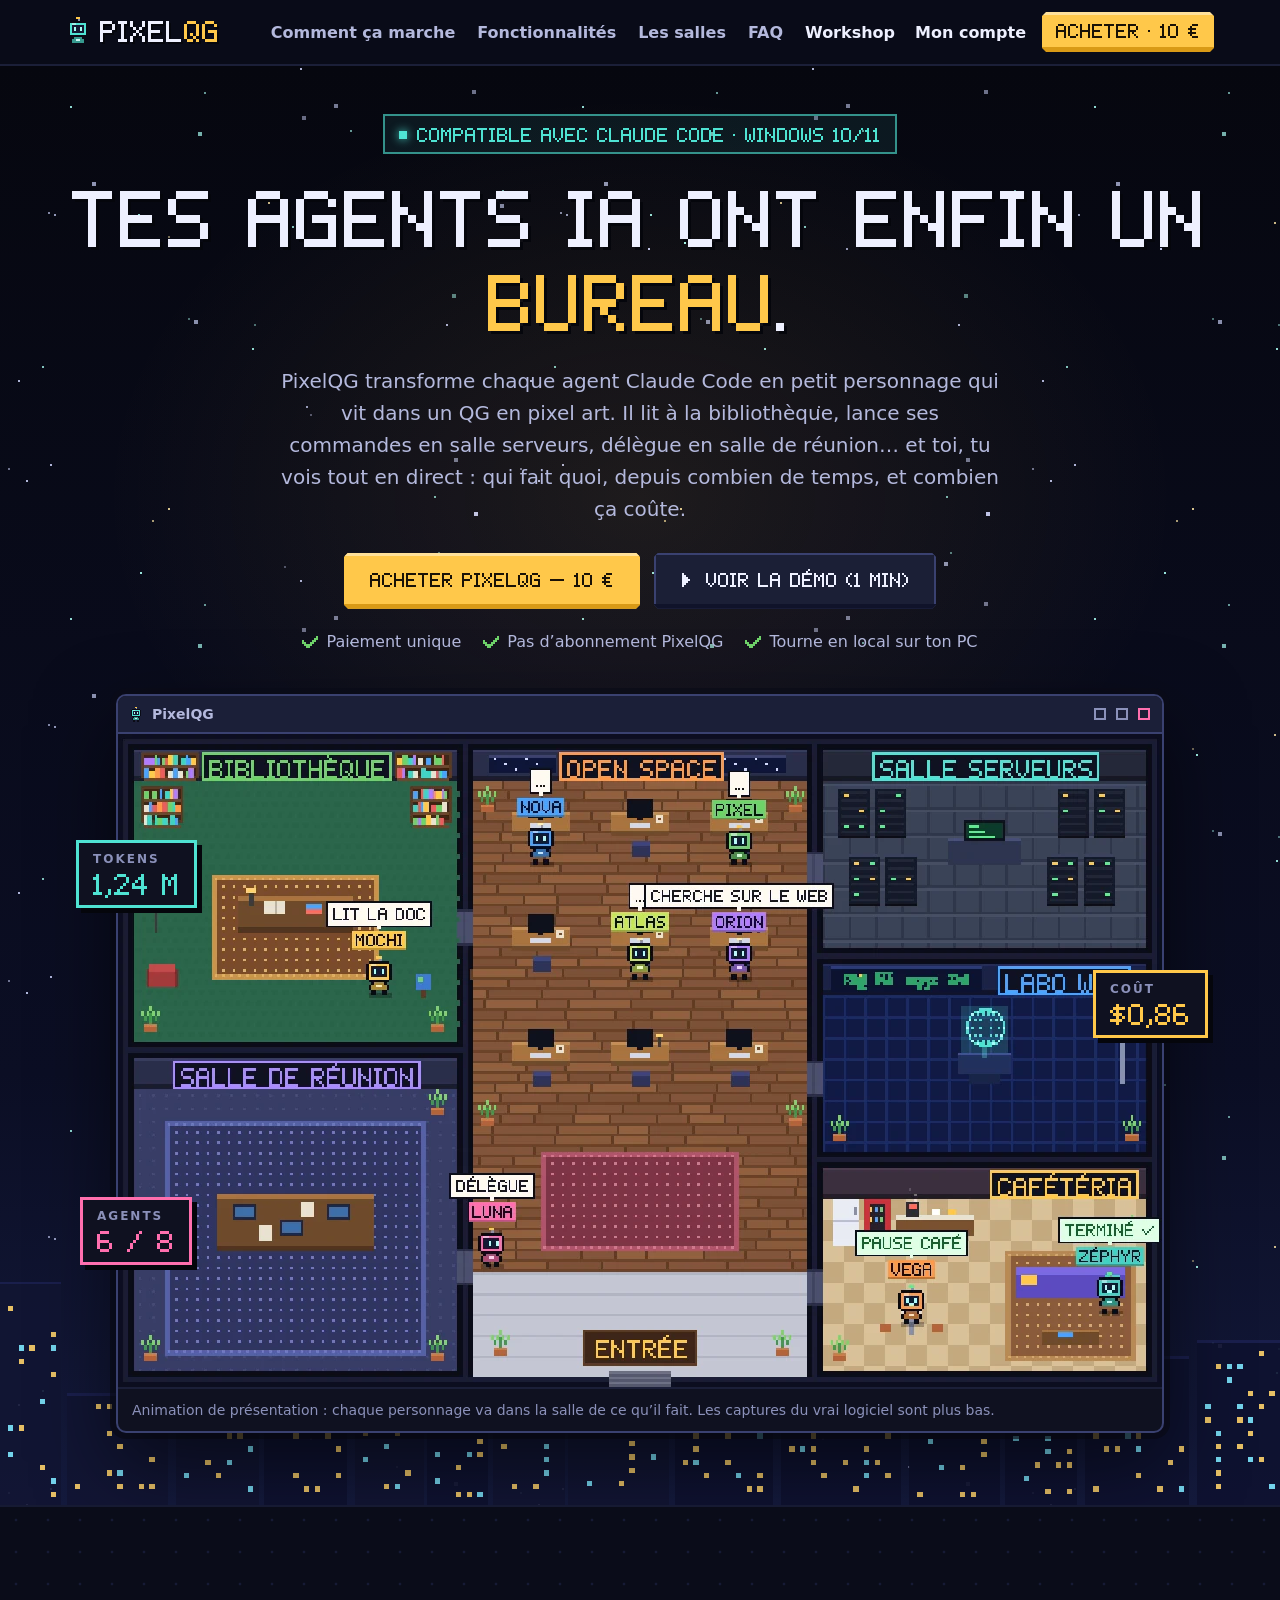
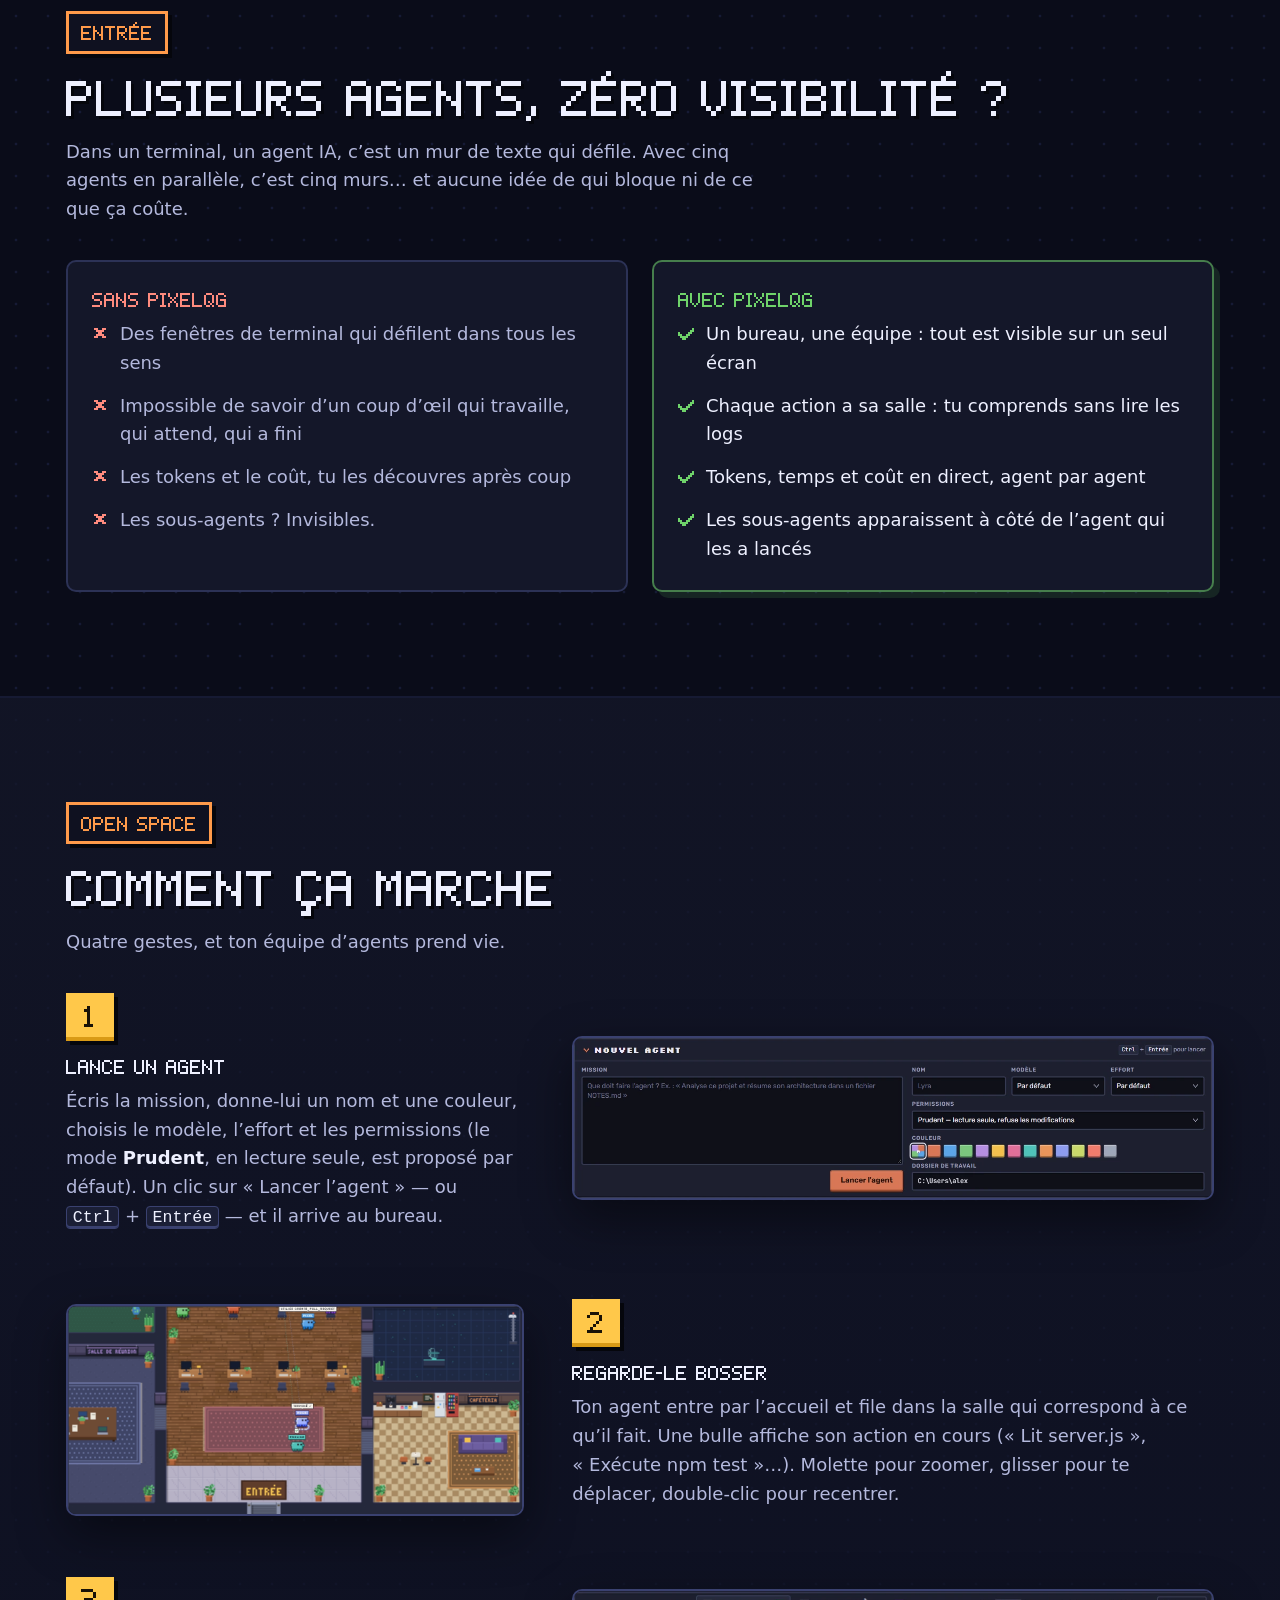
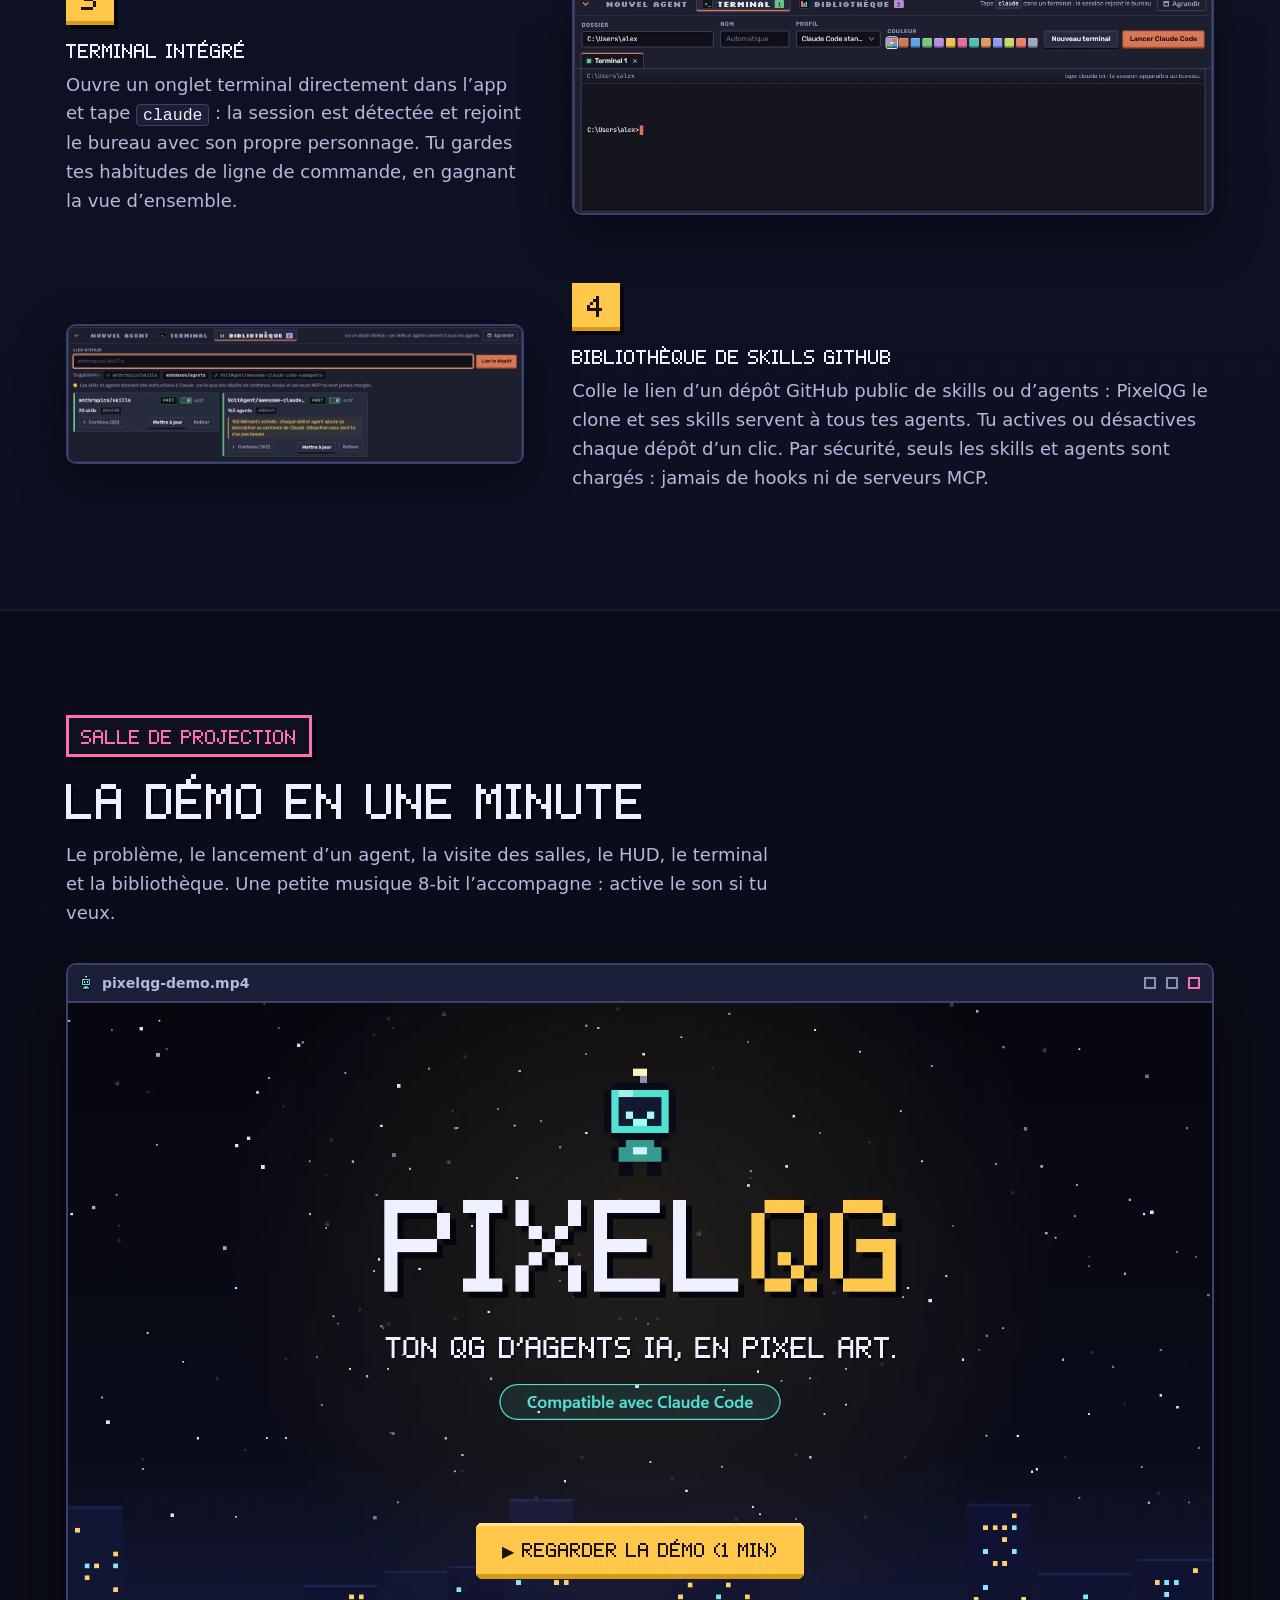
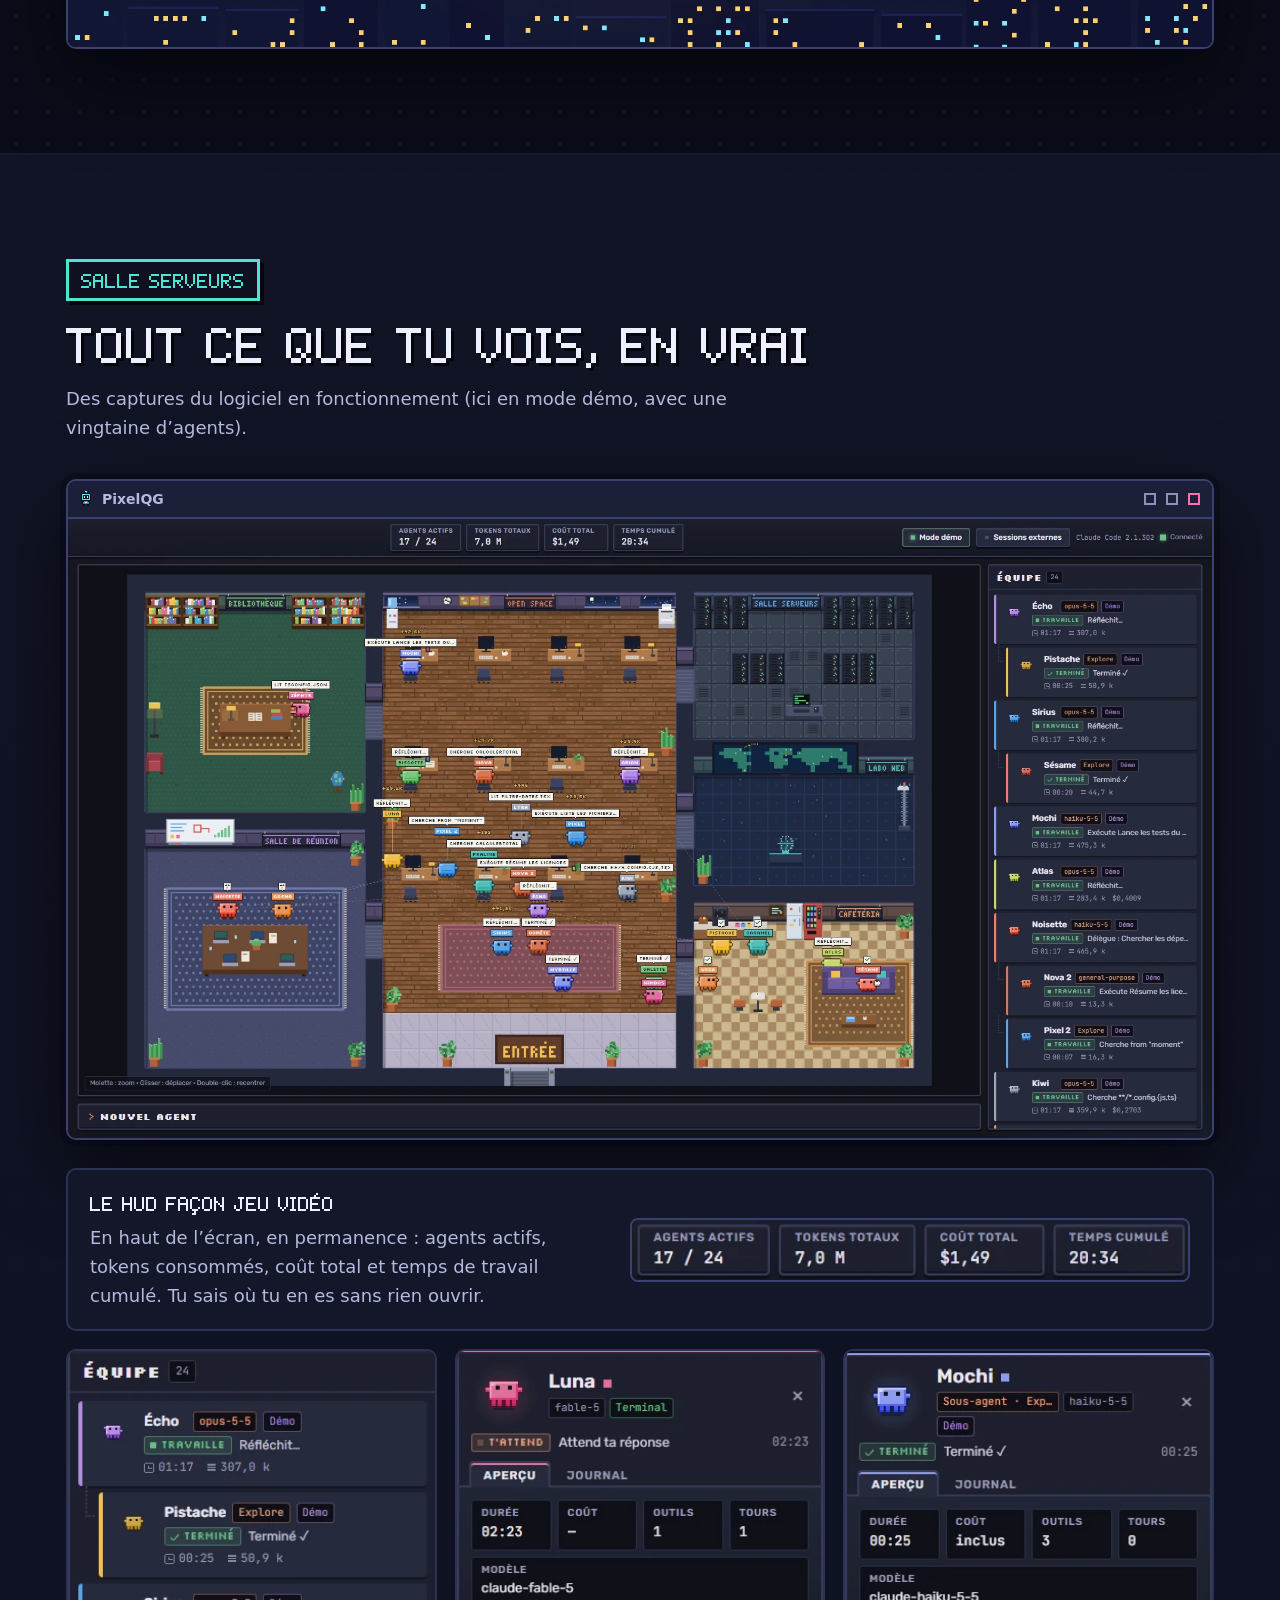
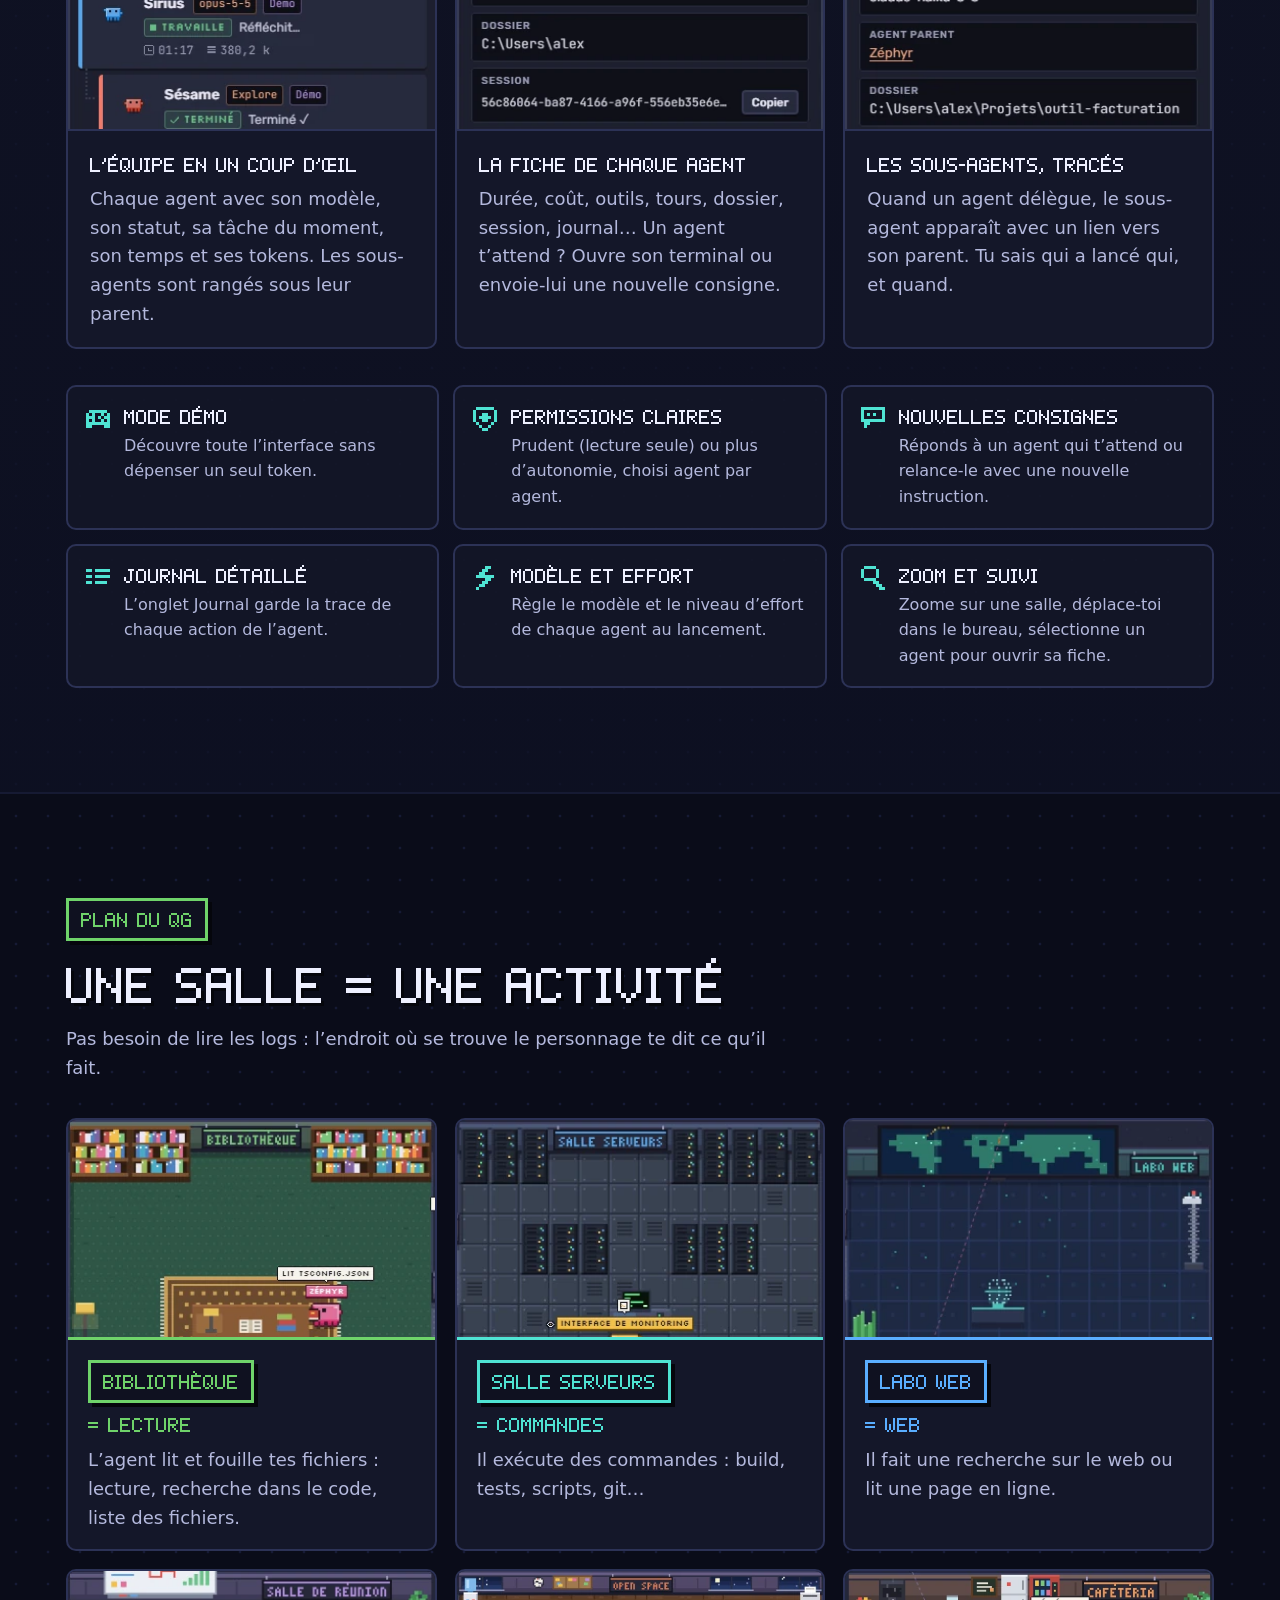
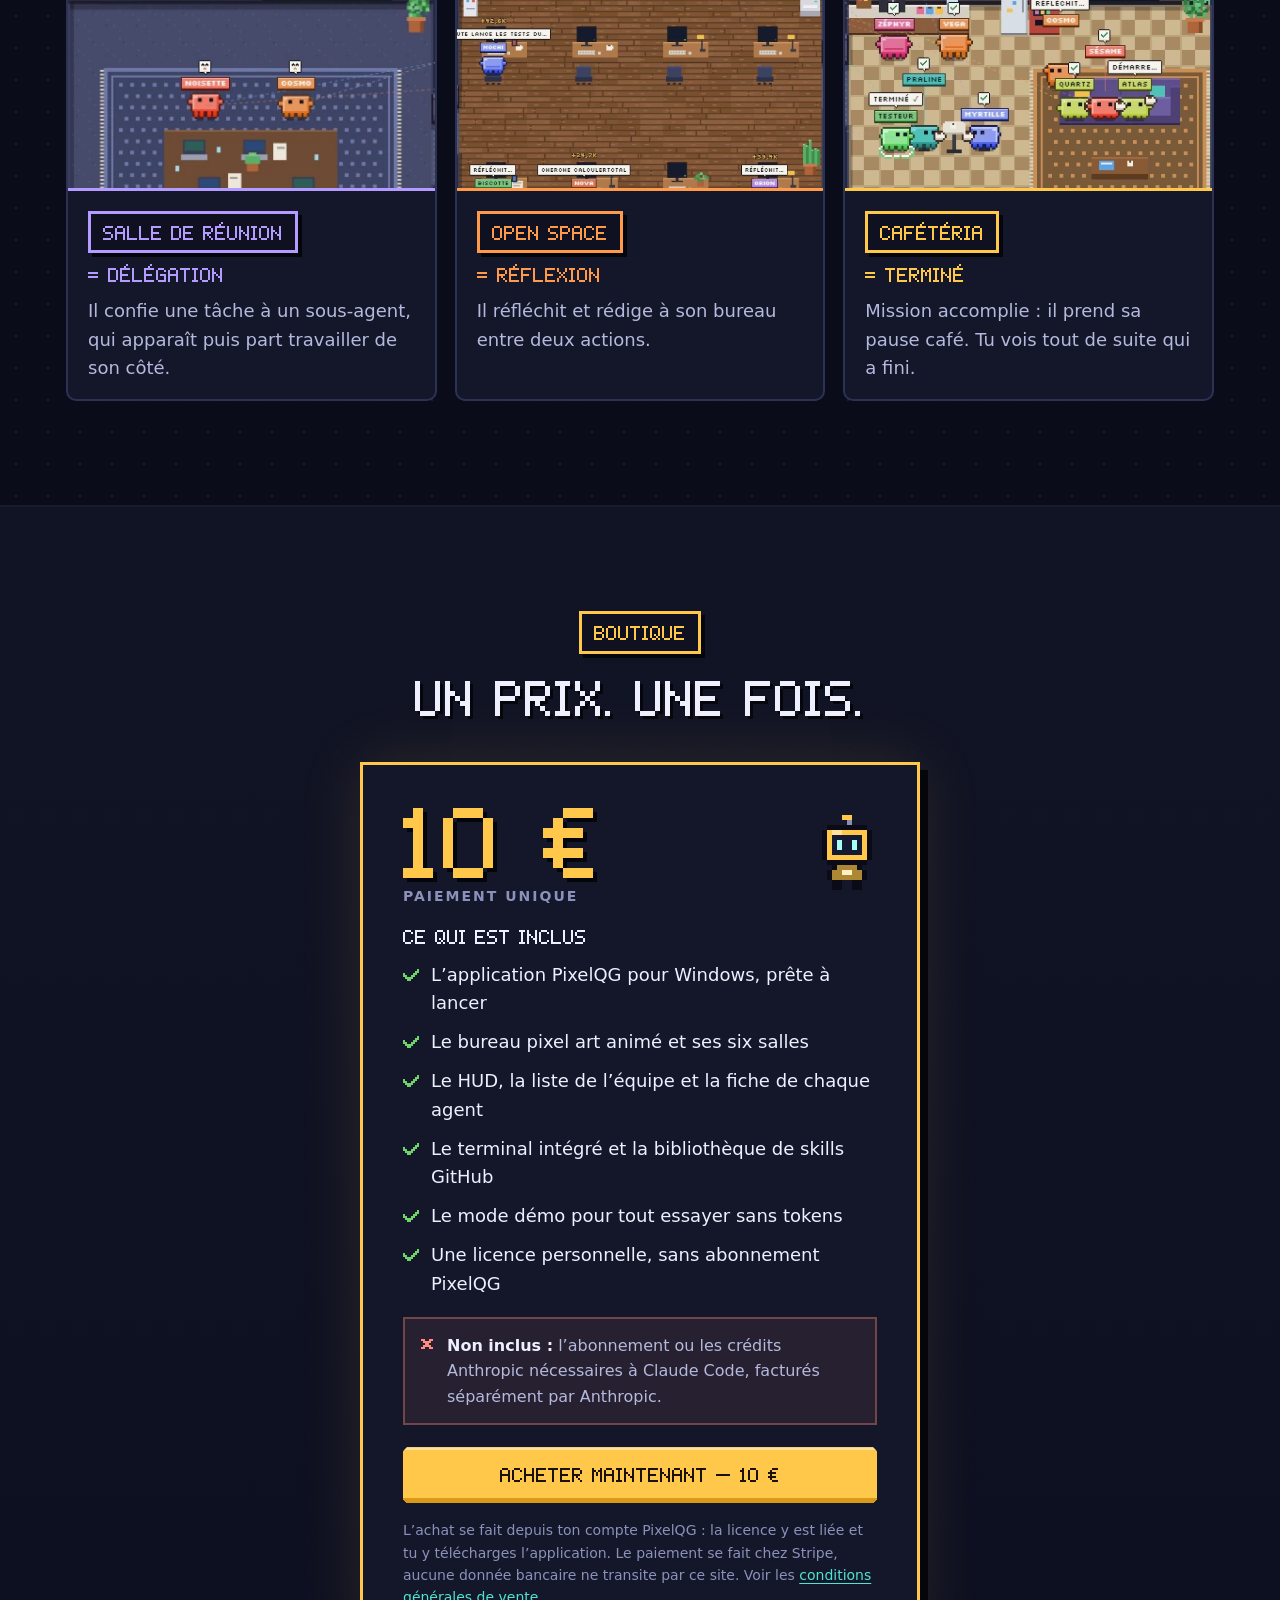
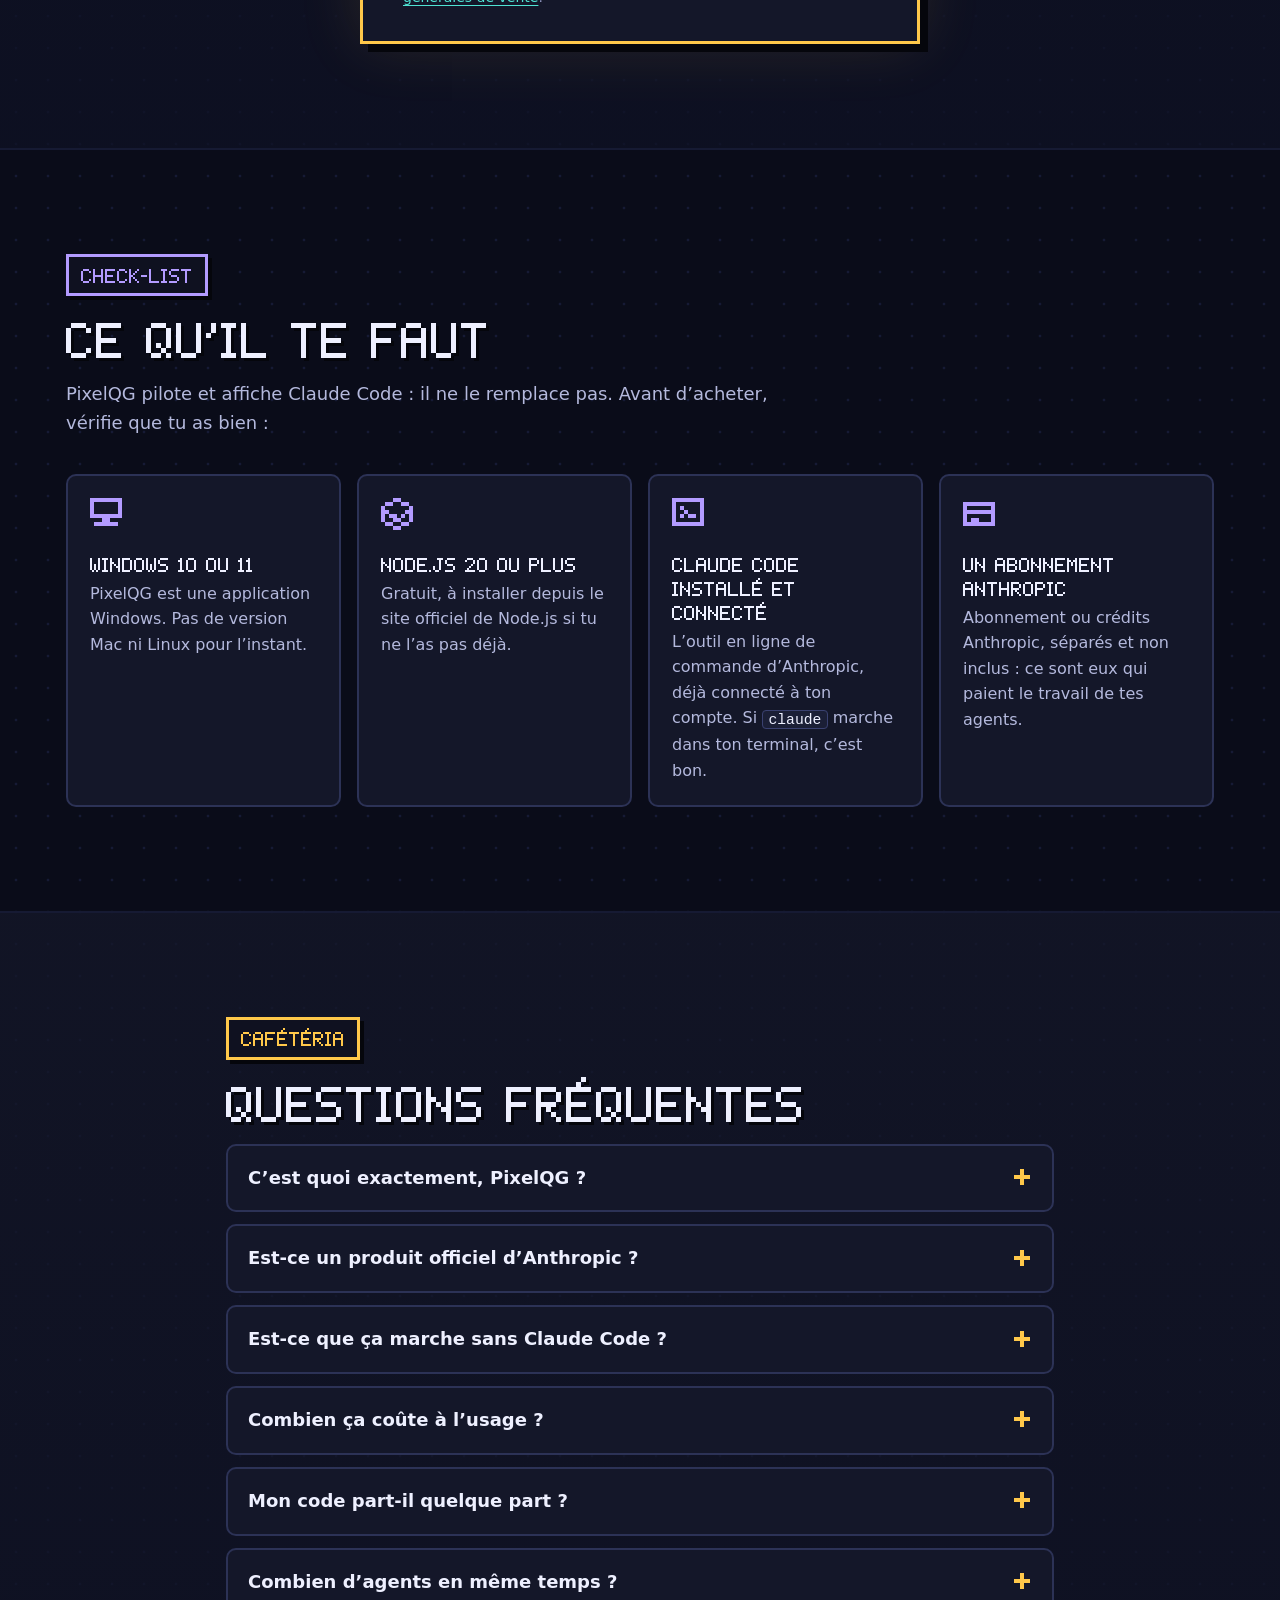
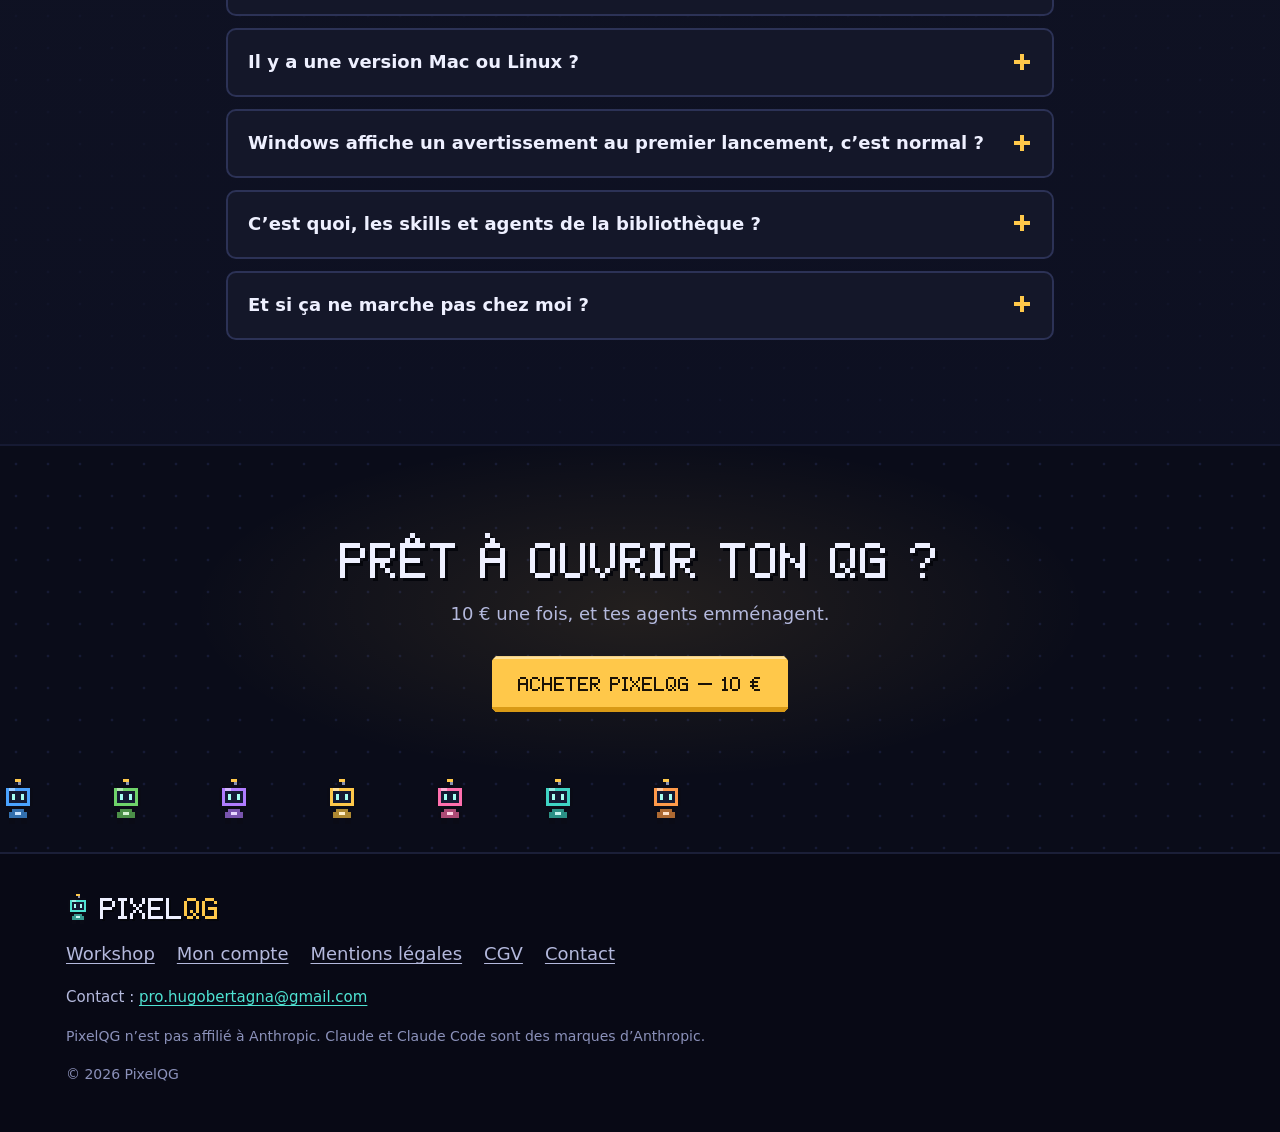
==== commit dd0da467: "Site : comptes, licences, Workshop communautaire et contact - compte.html : inscription, connexion, " ====
--- a/index.html
+++ b/index.html
@@ -29,15 +29,19 @@
       <img class="px" src="images/bot-cyan.png" width="24" height="30" alt="">
       <span class="logo__txt" aria-hidden="true">PIXEL<span>QG</span></span>
     </a>
-    <nav aria-label="Navigation principale">
+    <nav class="nav__nav" aria-label="Navigation principale">
       <ul class="nav__links">
         <li><a href="#comment">Comment ça marche</a></li>
         <li><a href="#fonctions">Fonctionnalités</a></li>
         <li><a href="#salles">Les salles</a></li>
         <li><a href="#faq">FAQ</a></li>
       </ul>
+      <ul class="nav__site">
+        <li><a href="workshop.html">Workshop</a></li>
+        <li><a href="compte.html">Mon compte</a></li>
+      </ul>
     </nav>
-    <a class="btn btn--sm" data-buy href="#prix">Acheter · 10&nbsp;€</a>
+    <a class="btn btn--sm nav__buy" data-buy href="compte.html#acheter">Acheter · 10&nbsp;€</a>
   </div>
 </header>
 
@@ -50,7 +54,7 @@
     <h1 id="hero-titre" class="h1">Tes agents IA ont enfin un <span class="hl">bureau</span>.</h1>
     <p class="lead">PixelQG transforme chaque agent Claude Code en petit personnage qui vit dans un QG en pixel art. Il lit à la bibliothèque, lance ses commandes en salle serveurs, délègue en salle de réunion… et toi, tu vois tout en direct&nbsp;: qui fait quoi, depuis combien de temps, et combien ça coûte.</p>
     <div class="cta">
-      <a class="btn btn--lg" data-buy href="#prix">Acheter PixelQG — 10&nbsp;€</a>
+      <a class="btn btn--lg" data-buy href="compte.html#acheter">Acheter PixelQG — 10&nbsp;€</a>
       <a class="btn btn--lg btn--ghost" href="#demo"><svg class="ico" viewBox="0 0 8 8" aria-hidden="true"><path d="M1 0h1v1H1zM1 1h2v1H1zM1 2h3v1H1zM1 3h4v1H1zM1 4h3v1H1zM1 5h2v1H1zM1 6h1v1H1z"/></svg>Voir la démo (1&nbsp;min)</a>
     </div>
     <ul class="ticks">
@@ -275,9 +279,8 @@
           <li><svg class="ico" viewBox="0 0 8 8" aria-hidden="true"><path d="M7 1h1v1H7zM6 2h2v1H6zM0 3h1v1H0zM5 3h2v1H5zM0 4h2v1H0zM4 4h2v1H4zM1 5h4v1H1zM2 6h2v1H2z"/></svg>Une licence personnelle, sans abonnement PixelQG</li>
         </ul>
         <p class="excl"><svg class="ico" viewBox="0 0 8 8" aria-hidden="true"><path d="M1 1h2v1H1zM5 1h2v1H5zM2 2h4v1H2zM3 3h2v1H3zM2 4h4v1H2zM1 5h2v1H1zM5 5h2v1H5z"/></svg><span><strong>Non inclus&nbsp;:</strong> l’abonnement ou les crédits Anthropic nécessaires à Claude Code, facturés séparément par Anthropic.</span></p>
-        <a class="btn btn--lg btn--block" data-buy href="#prix">Acheter maintenant — 10&nbsp;€</a>
-        <p class="buy-note" id="buy-note" role="status" hidden>La vente ouvre très bientôt&nbsp;! Le bouton de paiement sera actif dans quelques jours.</p>
-        <p class="fine">Le paiement se fait chez notre prestataire de paiement sécurisé&nbsp;: aucune donnée bancaire ne transite par ce site. Tu reçois ton lien de téléchargement juste après l’achat. Voir les <a href="legal/cgv.html">conditions générales de vente</a>.</p>
+        <a class="btn btn--lg btn--block" data-buy href="compte.html#acheter">Acheter maintenant — 10&nbsp;€</a>
+        <p class="fine">L’achat se fait depuis ton compte PixelQG&nbsp;: la licence y est liée et tu y télécharges l’application. Le paiement se fait chez Stripe, aucune donnée bancaire ne transite par ce site. Voir les <a href="legal/cgv.html">conditions générales de vente</a>.</p>
       </div>
     </div>
   </div>
@@ -353,7 +356,7 @@
   <div class="wrap">
     <h2 id="final-titre" class="h2">Prêt à ouvrir ton QG&nbsp;?</h2>
     <p class="sub">10&nbsp;€ une fois, et tes agents emménagent.</p>
-    <a class="btn btn--lg" data-buy href="#prix">Acheter PixelQG — 10&nbsp;€</a>
+    <a class="btn btn--lg" data-buy href="compte.html#acheter">Acheter PixelQG — 10&nbsp;€</a>
   </div>
   <div class="parade" aria-hidden="true">
     <img class="px" src="images/bot-blue.png" width="12" height="15" alt="">
@@ -374,13 +377,16 @@
       <img class="px" src="images/bot-cyan.png" width="24" height="30" alt="">
       <span class="logo__txt" aria-hidden="true">PIXEL<span>QG</span></span>
     </a>
-    <nav aria-label="Informations légales">
+    <nav aria-label="Liens du site">
       <ul class="foot__links">
+        <li><a href="workshop.html">Workshop</a></li>
+        <li><a href="compte.html">Mon compte</a></li>
         <li><a href="legal/mentions-legales.html">Mentions légales</a></li>
         <li><a href="legal/cgv.html">CGV</a></li>
-        <li><a href="legal/contact.html" data-contact>Contact</a></li>
+        <li><a href="legal/contact.html">Contact</a></li>
       </ul>
     </nav>
+    <p class="foot__mail">Contact&nbsp;: <a data-contact data-contact-text href="mailto:pro.hugobertagna@gmail.com">pro.hugobertagna@gmail.com</a></p>
     <p class="foot__legal">PixelQG n’est pas affilié à Anthropic. Claude et Claude Code sont des marques d’Anthropic.</p>
     <p class="foot__copy">© <span data-year>2026</span> PixelQG</p>
   </div>
--- a/css/style.css
+++ b/css/style.css
@@ -43,6 +43,7 @@
   font: 400 17px/1.6 var(--sans);
   overflow-x: hidden;
 }
+[hidden] { display: none !important; }
 img, video { max-width: 100%; height: auto; display: block; }
 .px { image-rendering: pixelated; }
 a { color: var(--cyan); text-underline-offset: 3px; }
@@ -120,10 +121,18 @@
 .logo img { width: 24px; height: 30px; }
 .logo__txt { font-size: 24px; line-height: 1; color: var(--ink); text-shadow: 2px 2px 0 var(--shadow); }
 .logo__txt span { color: var(--amber); }
+.nav__nav { display: flex; align-items: center; gap: 22px; }
 .nav__links { display: none; list-style: none; margin: 0; padding: 0; gap: 22px; }
 .nav__links a { color: var(--dim); text-decoration: none; font-size: 16px; font-weight: 600; }
 .nav__links a:hover { color: var(--ink); }
-@media (min-width: 900px) { .nav__links { display: flex; } }
+.nav__site { display: flex; list-style: none; margin: 0; padding: 0; gap: 14px; }
+.nav__site a { color: var(--ink); text-decoration: none; font-size: 14px; font-weight: 700; white-space: nowrap; }
+.nav__site a:hover, .nav__site a[aria-current="page"] { color: var(--amber); }
+.nav__site a[aria-current="page"] { text-decoration: underline; text-decoration-thickness: 2px; text-underline-offset: 6px; }
+.nav__buy { display: none; }
+@media (min-width: 560px) { .nav__buy { display: inline-flex; } .nav__site { gap: 20px; } .nav__site a { font-size: 16px; } }
+@media (min-width: 1100px) { .nav__links { display: flex; } }
+@media (max-width: 379px) { .logo__txt { font-size: 16px; } .nav__site { gap: 10px; } }
 
 /* ---------- hero ---------- */
 .hero {
@@ -326,3 +335,126 @@
 @media (max-width: 600px) {
   .video-play { bottom: 7%; min-height: 38px; padding: 7px 12px; font-size: 13px; white-space: nowrap; }
 }
+
+/* ==========================================================================
+   Accounts (compte.html) and Workshop (workshop.html)
+   ========================================================================== */
+.foot__mail { margin: 0; color: var(--dim); font-size: 15px; }
+.contact-mail { text-transform: none; }
+
+.acct, .ws { padding: 48px 0 88px; }
+@media (min-width: 720px) { .acct, .ws { padding: 72px 0 104px; } }
+.wrap--acct { max-width: 980px; }
+.acct > .wrap > .sub, .ws > .wrap > .sub { margin-bottom: 24px; }
+
+.panel { background: var(--panel); border: 2px solid var(--line); border-radius: 10px; padding: 22px 18px; margin: 0 0 18px; min-width: 0; }
+@media (min-width: 720px) { .panel { padding: 28px 30px; } }
+.panel > :last-child { margin-bottom: 0; }
+.panel .h3 { margin-bottom: 14px; }
+.panel--soon { text-align: center; padding-top: 34px; padding-bottom: 34px; }
+.panel--soon p { color: var(--dim); max-width: 560px; margin-left: auto; margin-right: auto; }
+.soon-bots { display: flex; justify-content: center; gap: 22px; margin-bottom: 18px; }
+.soon-bots img { width: 36px; height: 45px; animation: step 0.6s steps(1) infinite; }
+.soon-bots img:nth-child(even) { animation-delay: -0.3s; }
+.panel--admin { border-style: dashed; border-color: var(--violet); }
+.celebrate { border-color: rgba(111, 211, 106, 0.6); text-align: center; box-shadow: 6px 6px 0 rgba(111, 211, 106, 0.12); }
+
+.hint { color: var(--mute); font-size: 14px; font-weight: 400; }
+.status-line { margin: 14px 0 0; padding: 10px 14px; font-size: 15px; border: 2px solid var(--line-2); background: rgba(20, 23, 41, 0.9); color: var(--ink); overflow-wrap: anywhere; }
+.status-line[data-tone="ok"] { border-color: rgba(111, 211, 106, 0.6); background: rgba(111, 211, 106, 0.08); }
+.status-line[data-tone="error"] { border-color: rgba(255, 139, 126, 0.6); background: rgba(255, 139, 126, 0.08); }
+.acct > .wrap > .status-line, .ws > .wrap > .status-line { margin: 0 0 18px; }
+
+/* forms */
+.form { display: grid; gap: 14px; }
+.field { display: grid; gap: 6px; min-width: 0; }
+.field label { font-weight: 600; font-size: 15px; color: var(--ink); }
+.field input, .field textarea {
+  width: 100%; min-height: 46px; padding: 10px 12px; font: 400 16px/1.4 var(--sans); color: var(--ink);
+  background: #0d0f1e; border: 2px solid var(--line-2); border-radius: 8px;
+}
+.field textarea { resize: vertical; min-height: 96px; }
+.field input:focus-visible, .field textarea:focus-visible { outline: none; border-color: var(--amber); box-shadow: 0 0 0 3px rgba(255, 200, 74, 0.25); }
+.field input::placeholder, .field textarea::placeholder { color: #6c7299; }
+.btn-row { display: flex; flex-wrap: wrap; gap: 10px; }
+.form--inline { align-items: end; }
+@media (min-width: 720px) { .form--inline { grid-template-columns: 1fr auto; } }
+.link-btn { justify-self: start; padding: 4px 0; background: none; border: 0; color: var(--cyan); font: 600 15px var(--sans); text-decoration: underline; text-underline-offset: 3px; cursor: pointer; }
+.link-btn:hover { color: #9ff5ec; }
+.link-btn--danger { color: #ff8b7e; font-size: 13px; }
+.btn--danger { color: #ffd9d4; background: #3a1d28; box-shadow: inset 0 -5px 0 #24111a, inset 0 0 0 2px rgba(255, 139, 126, 0.55); }
+.btn--danger:hover { color: #fff; background: #4a2331; }
+.btn[disabled], .btn[disabled]:hover { cursor: not-allowed; transform: none; filter: grayscale(0.6) brightness(0.8); }
+
+/* auth tabs */
+.tabs { display: flex; gap: 6px; margin: 0 0 18px; border-bottom: 2px solid var(--line); }
+.tab { flex: 1 1 0; min-height: 44px; padding: 8px 10px; background: none; border: 0; border-bottom: 3px solid transparent; margin-bottom: -2px; color: var(--dim); font: 400 16px var(--px); cursor: pointer; }
+.tab[aria-selected="true"] { color: var(--amber); border-bottom-color: var(--amber); }
+.tab:focus-visible { outline-offset: -3px; }
+.auth { max-width: 520px; }
+
+/* signed-in */
+.me-head { display: flex; flex-wrap: wrap; align-items: center; justify-content: space-between; gap: 14px; }
+.me-hello { margin: 0; font-family: var(--px); font-size: 24px; line-height: 1.3; overflow-wrap: anywhere; }
+.me-hello span { color: var(--amber); }
+.me-mail { margin: 4px 0 0; color: var(--mute); font-size: 15px; overflow-wrap: anywhere; }
+.acct-grid { display: grid; gap: 0 18px; }
+@media (min-width: 860px) { .acct-grid { grid-template-columns: 3fr 2fr; } }
+.chip { display: inline-block; margin: 0 0 10px; padding: 6px 10px 4px; font: 400 16px/1.3 var(--px); border: 2px solid var(--line-2); color: var(--dim); }
+.chip[data-tone="ok"] { color: var(--green); border-color: rgba(111, 211, 106, 0.7); background: rgba(111, 211, 106, 0.08); }
+.chip[data-tone="warn"] { color: var(--amber); border-color: rgba(255, 200, 74, 0.7); background: rgba(255, 200, 74, 0.08); }
+.chip[data-tone="off"] { color: #ff8b7e; border-color: rgba(255, 139, 126, 0.7); background: rgba(255, 139, 126, 0.08); }
+#lic-text { color: var(--dim); }
+.dev-title { margin-top: 26px; }
+.dev-count { color: var(--mute); }
+.dev-list { list-style: none; margin: 10px 0; padding: 0; display: grid; gap: 10px; }
+.dev { display: flex; flex-wrap: wrap; align-items: center; justify-content: space-between; gap: 10px; padding: 12px 14px; background: var(--panel-2); border: 2px solid var(--line); border-radius: 8px; }
+.dev__name { margin: 0; font-weight: 700; overflow-wrap: anywhere; }
+.dev__meta { margin: 2px 0 0; color: var(--mute); font-size: 14px; }
+
+/* purchase card */
+.buy { border-color: var(--amber); box-shadow: 6px 6px 0 var(--shadow), 0 0 40px rgba(255, 200, 74, 0.08); }
+.buy__head { display: flex; flex-wrap: wrap; align-items: baseline; justify-content: space-between; gap: 6px 18px; margin-bottom: 8px; }
+.buy__head .h3 { margin: 0; }
+.buy__price { margin: 0; display: flex; align-items: baseline; gap: 10px; }
+.buy__price .price__amount { font-size: 40px; }
+#buy-text { color: var(--dim); }
+.buy .btn { margin: 6px 10px 6px 0; }
+
+/* workshop */
+.safety { display: flex; gap: 12px; align-items: flex-start; max-width: 760px; margin: 0 0 28px; padding: 14px 16px; color: var(--ink); background: rgba(255, 200, 74, 0.08); border: 2px solid rgba(255, 200, 74, 0.55); }
+.safety .ico { color: var(--amber); width: 20px; height: 20px; margin-top: 2px; }
+.ws-bar { display: flex; flex-wrap: wrap; gap: 12px; align-items: center; margin-bottom: 14px; }
+.ws-search { flex: 1 1 260px; }
+.chips { display: flex; flex-wrap: wrap; gap: 8px; margin: 0 0 18px; }
+.chip-btn { min-height: 34px; padding: 6px 10px 4px; font: 400 16px/1.2 var(--px); color: var(--dim); background: var(--panel-2); border: 2px solid var(--line-2); cursor: pointer; }
+.chip-btn:hover { color: var(--ink); }
+.chip-btn[aria-pressed="true"] { color: #1a1206; background: var(--amber); border-color: var(--amber); }
+.chip-btn--sm { min-height: 28px; font-size: 14px; padding: 4px 8px 3px; }
+.gate { margin: 0 0 18px; padding: 12px 14px; color: var(--dim); background: rgba(79, 227, 211, 0.07); border: 2px solid rgba(79, 227, 211, 0.45); }
+.gate a { font-weight: 700; }
+.ws-form { max-width: 760px; }
+.ws-count { margin: 0 0 12px; }
+.ws-grid { list-style: none; margin: 0; padding: 0; display: grid; gap: 18px; }
+@media (min-width: 760px) { .ws-grid { grid-template-columns: 1fr 1fr; } }
+@media (min-width: 1100px) { .ws-grid { grid-template-columns: repeat(3, 1fr); } }
+.ws-card { display: flex; flex-direction: column; gap: 10px; min-width: 0; padding: 20px 18px 16px; background: var(--panel); border: 2px solid var(--line); border-radius: 10px; }
+.ws-card__title { margin: 0; overflow-wrap: anywhere; }
+.ws-meta { margin: 0; color: var(--mute); font-size: 14px; overflow-wrap: anywhere; }
+.ws-meta strong { color: var(--dim); }
+.ws-desc { margin: 0; color: var(--dim); font-size: 16px; white-space: pre-line; overflow-wrap: anywhere; }
+.ws-tags { list-style: none; margin: 0; padding: 0; display: flex; flex-wrap: wrap; gap: 6px; }
+.ws-actions { display: flex; flex-wrap: wrap; gap: 8px; margin-top: auto; padding-top: 6px; }
+.ws-comments { border-top: 2px solid var(--line); padding-top: 10px; }
+.ws-comments summary { cursor: pointer; font-weight: 700; color: var(--ink); }
+.comment-list { list-style: none; margin: 10px 0; padding: 0; display: grid; gap: 10px; }
+.comment { padding: 10px 12px; background: var(--panel-2); border-radius: 8px; }
+.comment__meta { margin: 0 0 4px; color: var(--mute); font-size: 13px; overflow-wrap: anywhere; }
+.comment__meta strong { color: var(--dim); }
+.comment__body { margin: 0; font-size: 15px; white-space: pre-line; overflow-wrap: anywhere; }
+.comment-form { margin-top: 8px; }
+.ws-empty { color: var(--dim); text-align: center; }
+
+@media (prefers-reduced-motion: reduce) {
+  .soon-bots img { animation: none; }
+}
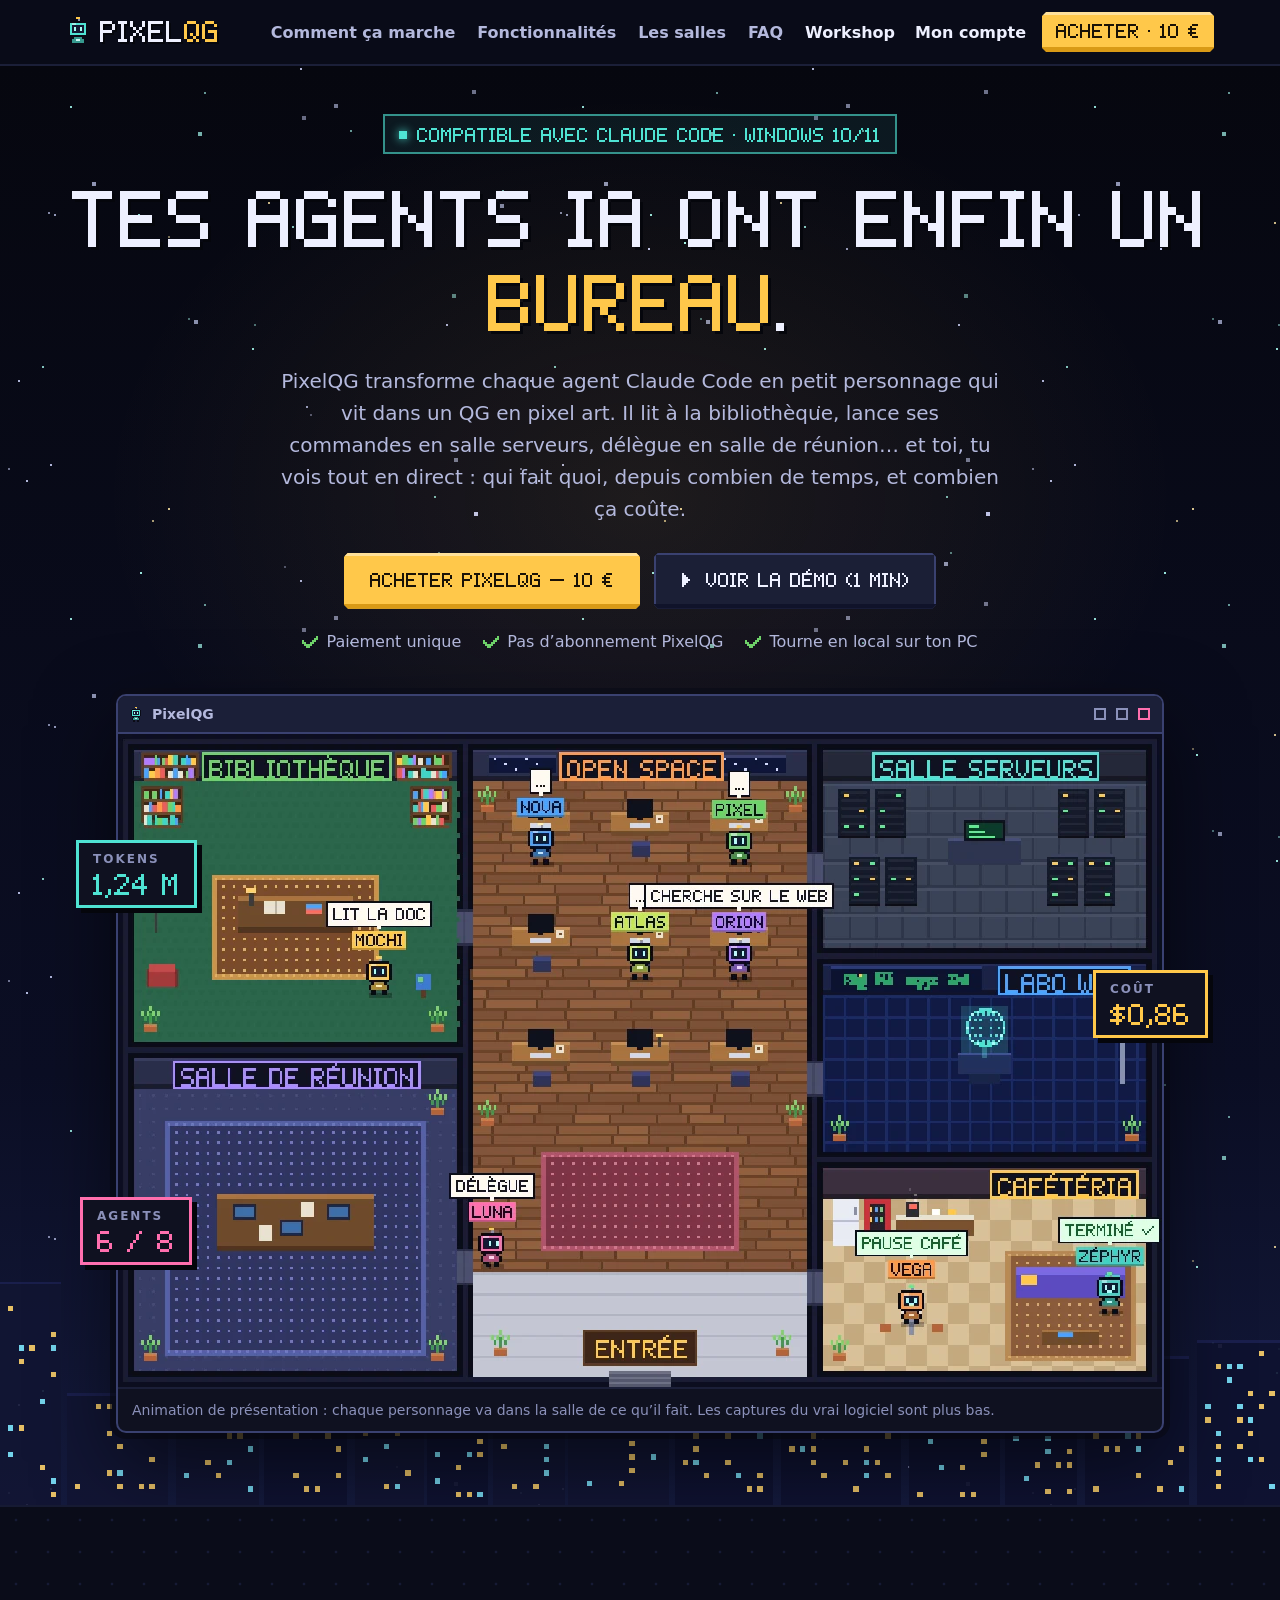
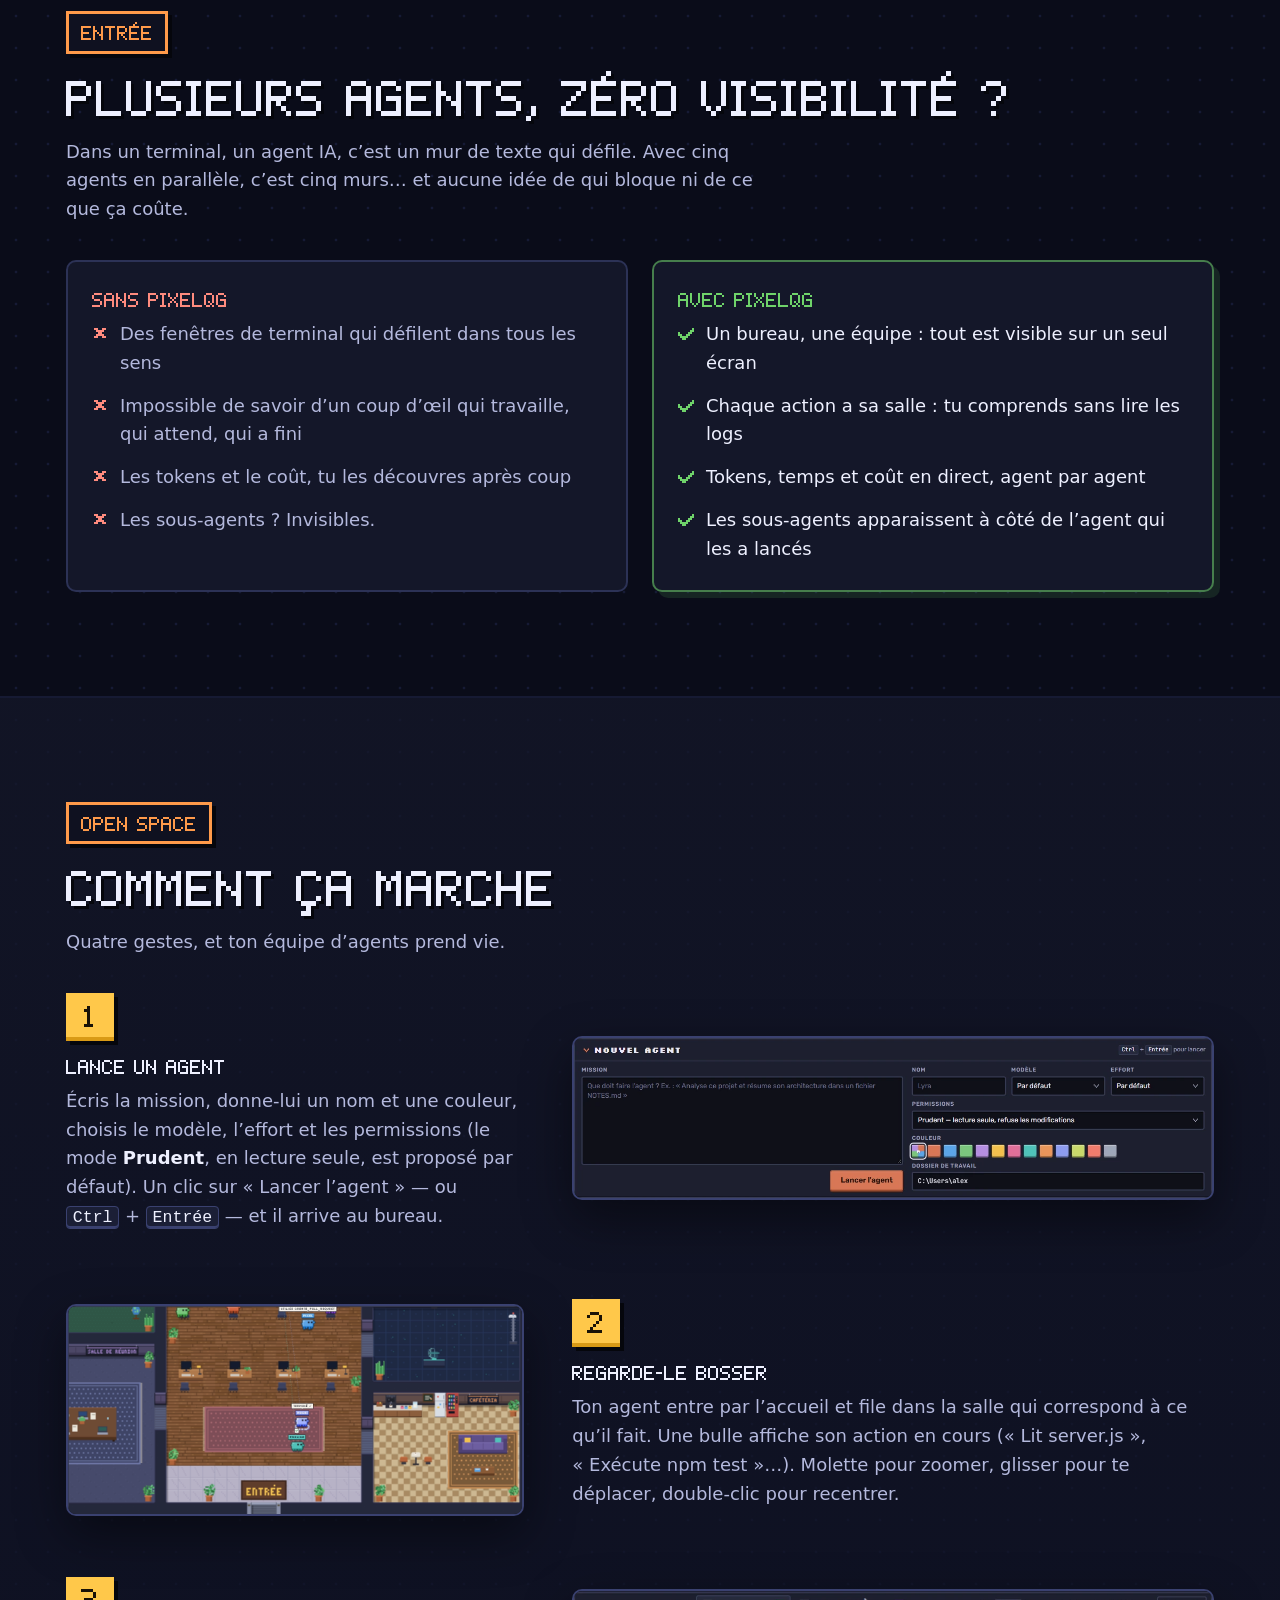
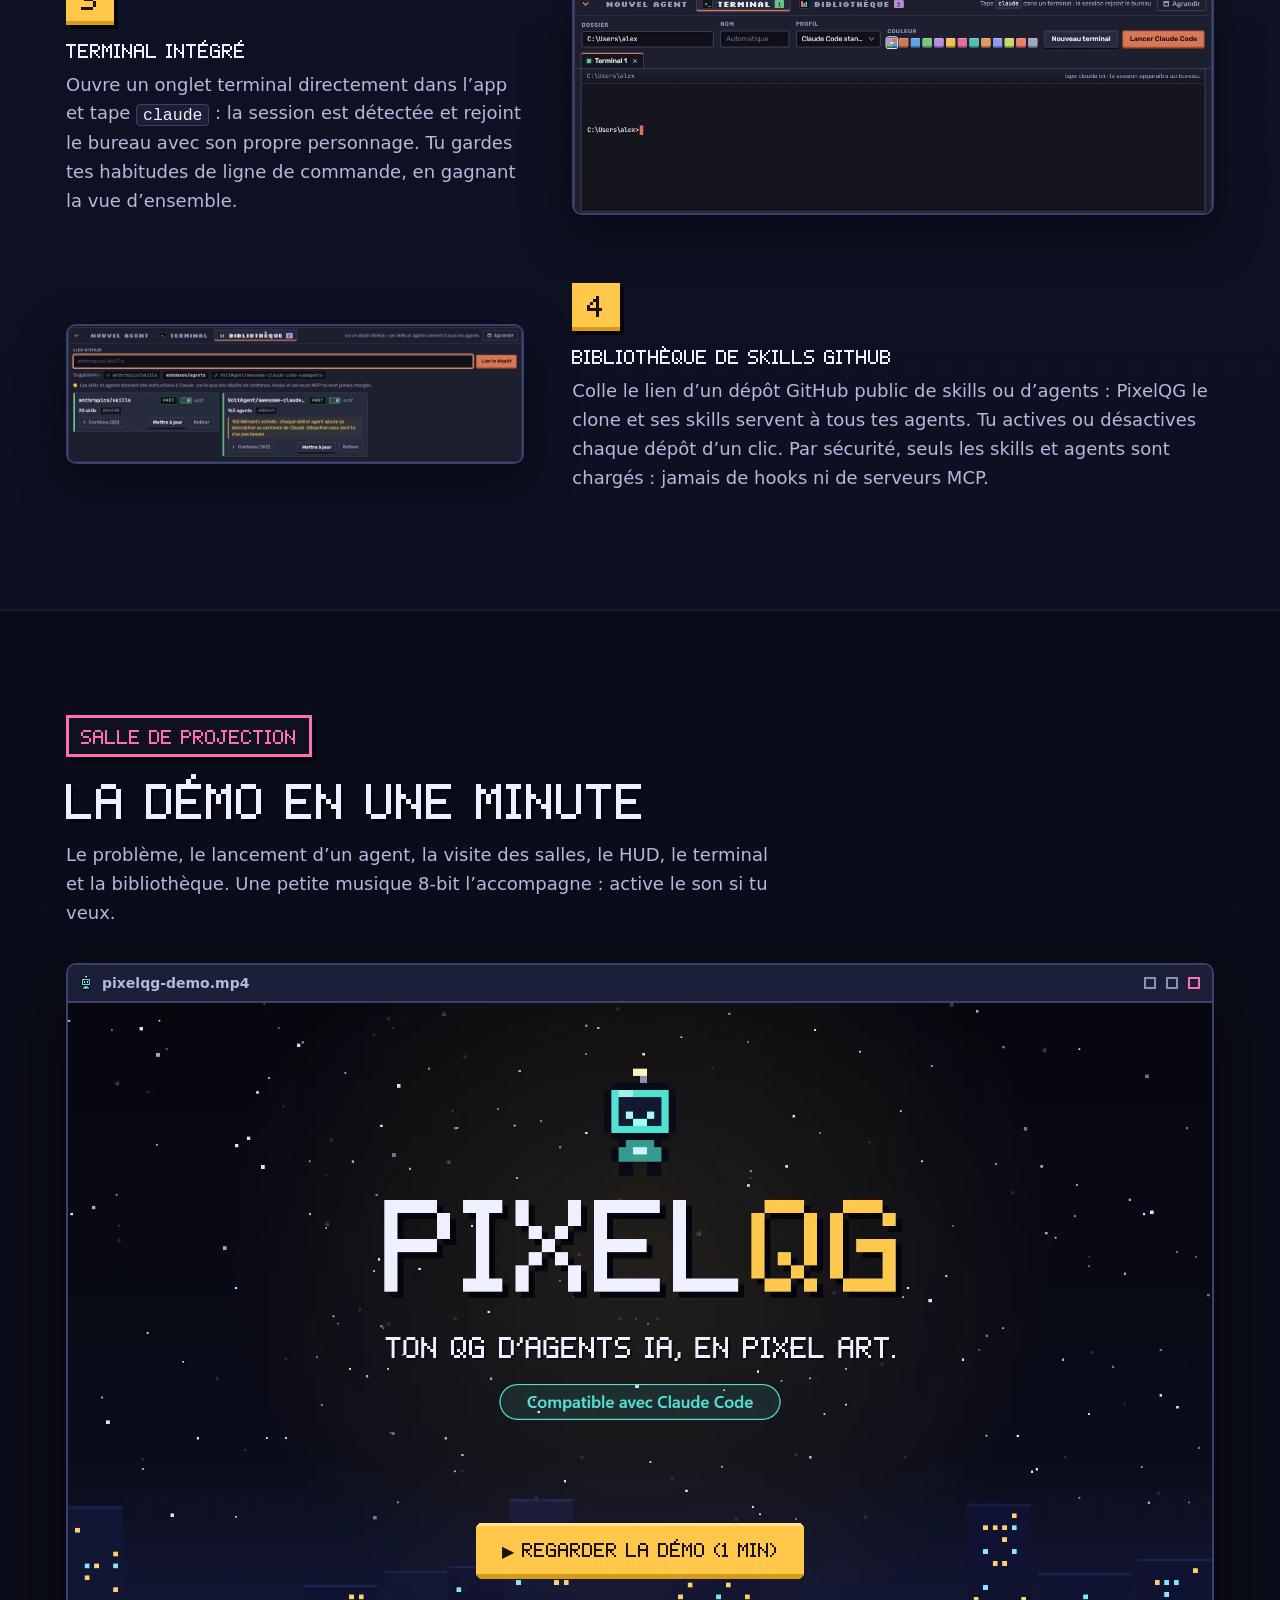
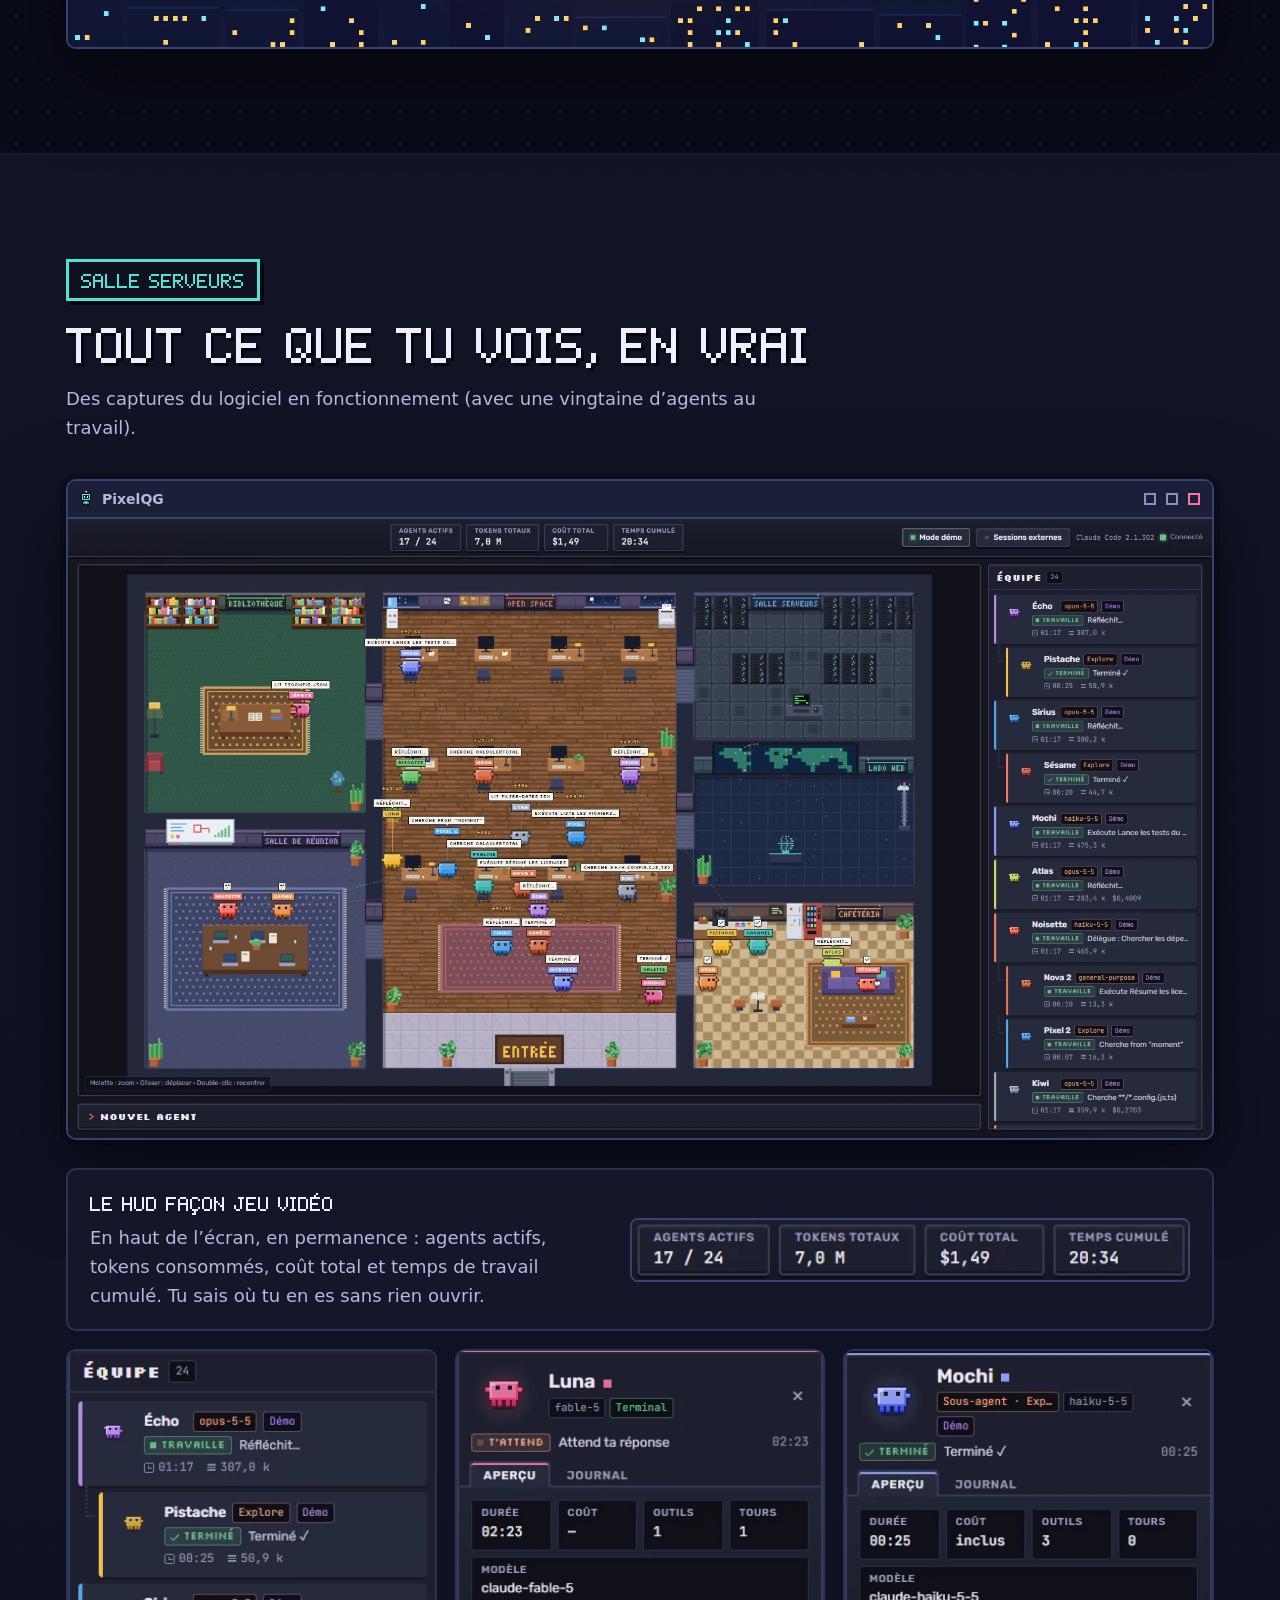
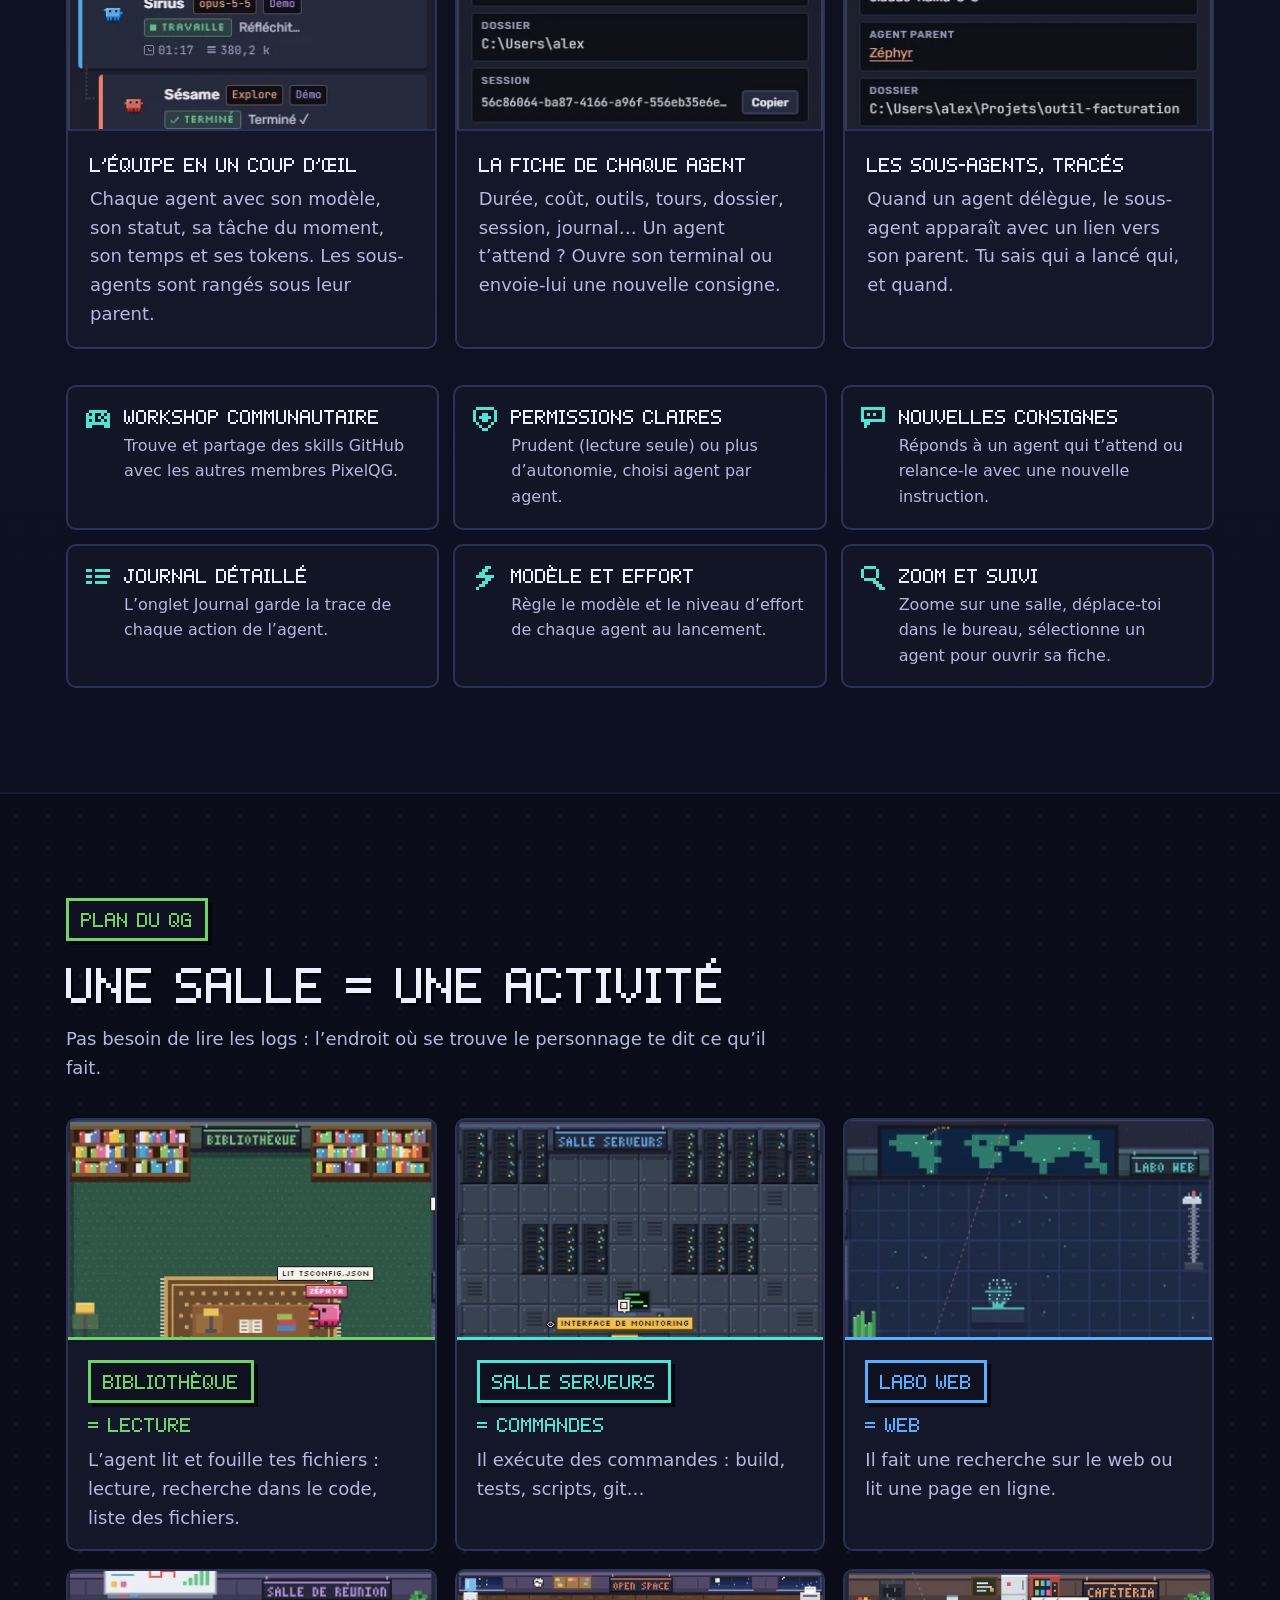
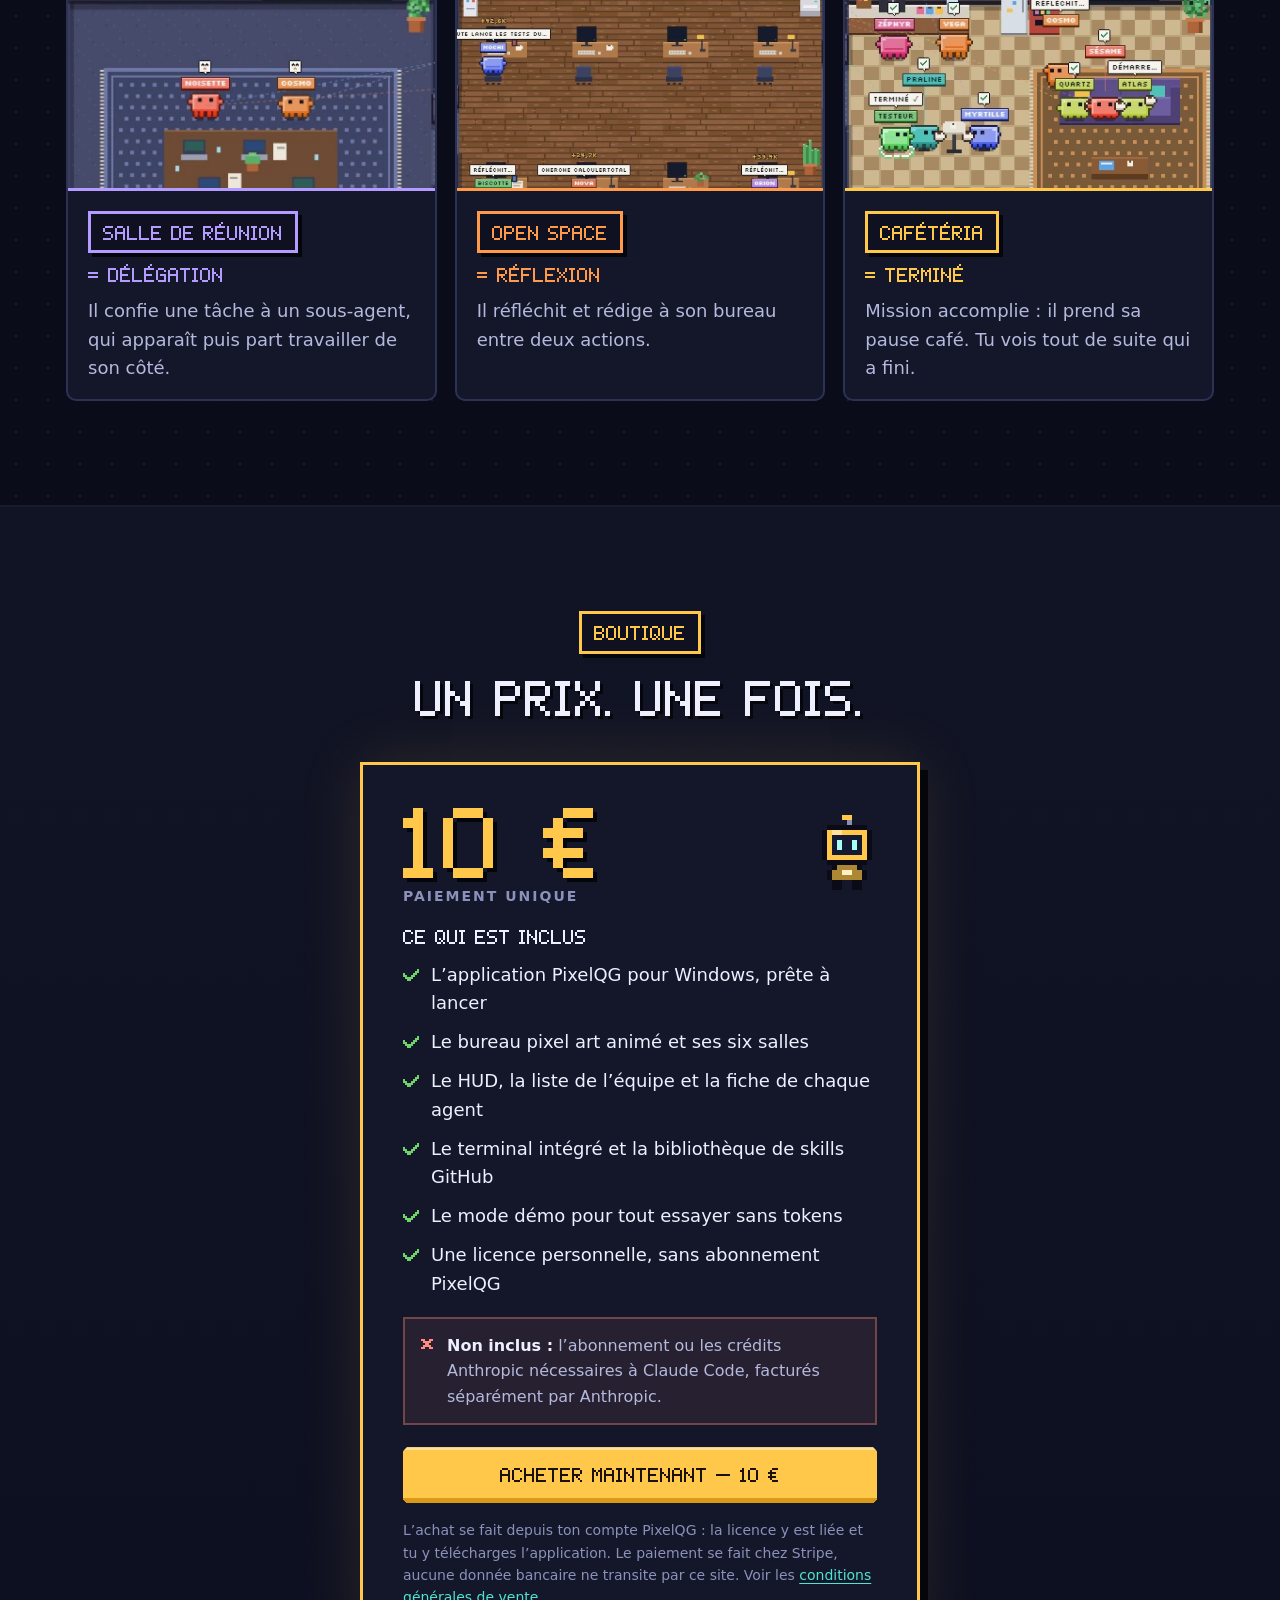
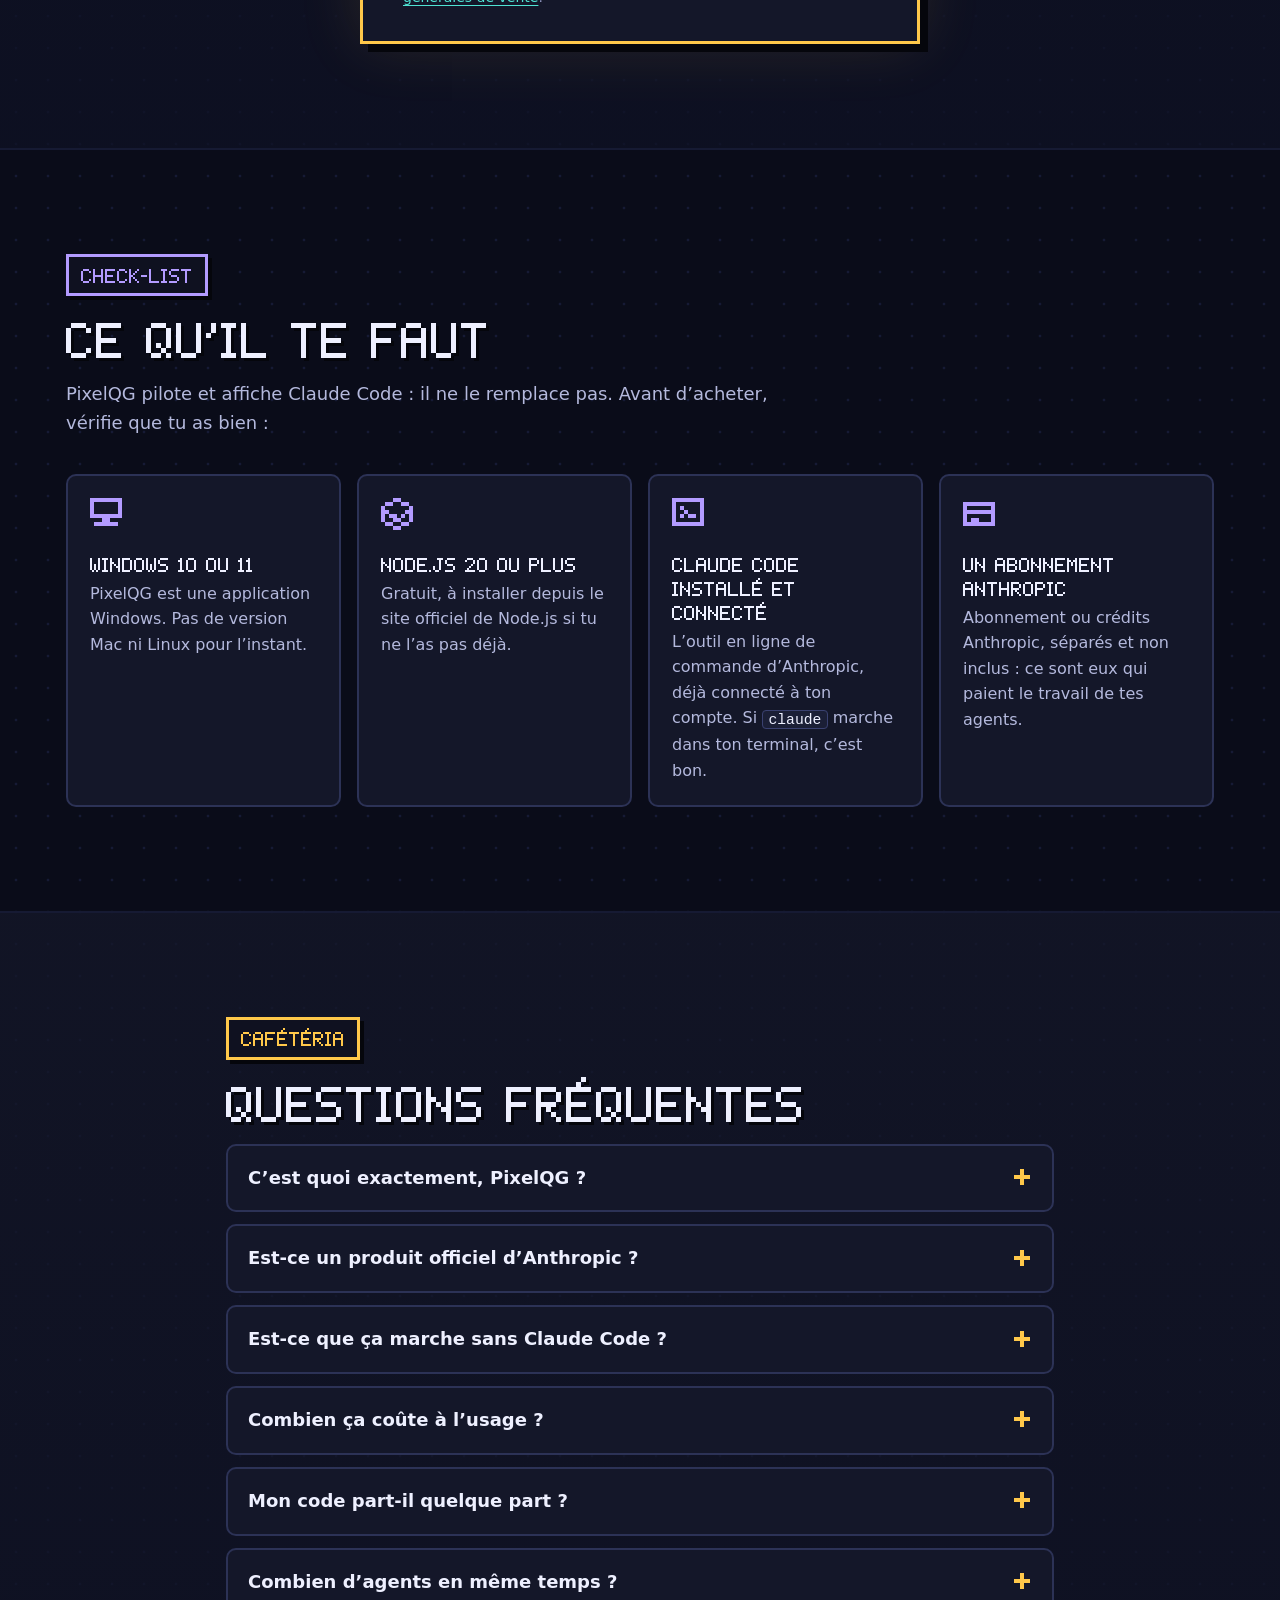
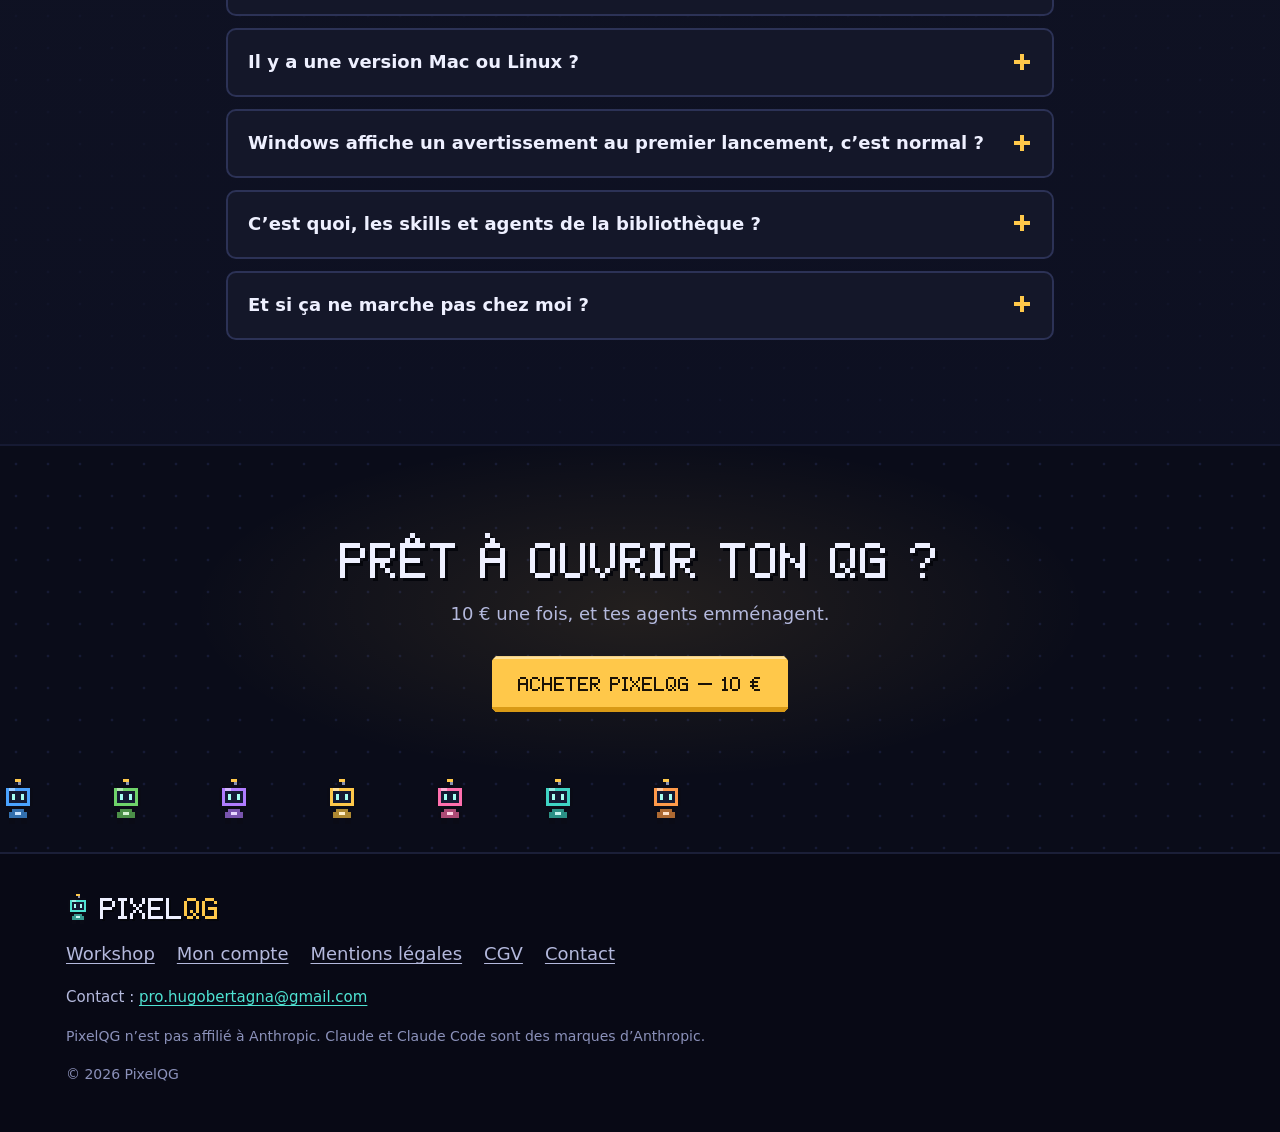
==== commit 48737f95: "Site : retrait des mentions du mode démo Co-Authored-By: Claude Opus 5.5 <noreply@anthropic.com>" ====
--- a/index.html
+++ b/index.html
@@ -175,7 +175,7 @@
   <div class="wrap">
     <p class="sign" style="--c: var(--cyan)" aria-hidden="true">Salle serveurs</p>
     <h2 id="fonctions-titre" class="h2">Tout ce que tu vois, en vrai</h2>
-    <p class="sub">Des captures du logiciel en fonctionnement (ici en mode démo, avec une vingtaine d’agents).</p>
+    <p class="sub">Des captures du logiciel en fonctionnement (avec une vingtaine d’agents au travail).</p>
     <figure class="win win--shot">
       <div class="win__bar" aria-hidden="true"><img class="px" src="images/bot-cyan.png" width="12" height="15" alt=""><span>PixelQG</span><i></i><i></i><i></i></div>
       <img src="images/app-full.webp" width="1920" height="1040" loading="lazy" decoding="async" alt="L’écran principal de PixelQG : le HUD en haut (17 agents actifs sur 24, 7,0 M de tokens, 1,49 $, 20 min 34 cumulées), le bureau pixel art avec ses six salles remplies d’agents, et la liste de l’équipe à droite.">
@@ -213,7 +213,7 @@
     </div>
 
     <ul class="minis">
-      <li><svg class="ico" viewBox="0 0 8 8" aria-hidden="true"><path d="M1 1h6v1H1zM0 2h1v1H0zM2 2h1v1H2zM5 2h1v1H5zM7 2h1v1H7zM0 3h3v1H0zM4 3h1v1H4zM6 3h2v1H6zM0 4h1v1H0zM2 4h1v1H2zM5 4h1v1H5zM7 4h1v1H7zM0 5h8v1H0zM0 6h2v1H0zM6 6h2v1H6z"/></svg><div><h3 class="h4">Mode démo</h3><p>Découvre toute l’interface sans dépenser un seul token.</p></div></li>
+      <li><svg class="ico" viewBox="0 0 8 8" aria-hidden="true"><path d="M1 1h6v1H1zM0 2h1v1H0zM2 2h1v1H2zM5 2h1v1H5zM7 2h1v1H7zM0 3h3v1H0zM4 3h1v1H4zM6 3h2v1H6zM0 4h1v1H0zM2 4h1v1H2zM5 4h1v1H5zM7 4h1v1H7zM0 5h8v1H0zM0 6h2v1H0zM6 6h2v1H6z"/></svg><div><h3 class="h4">Workshop communautaire</h3><p>Trouve et partage des skills GitHub avec les autres membres PixelQG.</p></div></li>
       <li><svg class="ico" viewBox="0 0 8 8" aria-hidden="true"><path d="M1 0h6v1H1zM0 1h1v1H0zM7 1h1v1H7zM0 2h1v1H0zM3 2h2v1H3zM7 2h1v1H7zM0 3h1v1H0zM2 3h4v1H2zM7 3h1v1H7zM0 4h1v1H0zM3 4h2v1H3zM7 4h1v1H7zM1 5h1v1H1zM6 5h1v1H6zM2 6h1v1H2zM5 6h1v1H5zM3 7h2v1H3z"/></svg><div><h3 class="h4">Permissions claires</h3><p>Prudent (lecture seule) ou plus d’autonomie, choisi agent par agent.</p></div></li>
       <li><svg class="ico" viewBox="0 0 8 8" aria-hidden="true"><path d="M0 0h8v1H0zM0 1h1v1H0zM7 1h1v1H7zM0 2h1v1H0zM2 2h1v1H2zM4 2h1v1H4zM7 2h1v1H7zM0 3h1v1H0zM7 3h1v1H7zM0 4h8v1H0zM1 5h2v1H1zM1 6h1v1H1z"/></svg><div><h3 class="h4">Nouvelles consignes</h3><p>Réponds à un agent qui t’attend ou relance-le avec une nouvelle instruction.</p></div></li>
       <li><svg class="ico" viewBox="0 0 8 8" aria-hidden="true"><path d="M0 1h2v1H0zM3 1h5v1H3zM0 3h2v1H0zM3 3h5v1H3zM0 5h2v1H0zM3 5h4v1H3z"/></svg><div><h3 class="h4">Journal détaillé</h3><p>L’onglet Journal garde la trace de chaque action de l’agent.</p></div></li>
@@ -317,7 +317,7 @@
       </details>
       <details>
         <summary>Est-ce que ça marche sans Claude Code&nbsp;?</summary>
-        <p>Pour faire travailler de vrais agents, il te faut Claude Code installé et connecté. Le mode démo, lui, te permet de découvrir toute l’interface sans dépenser de tokens.</p>
+        <p>Pour faire travailler de vrais agents, il te faut Claude Code installé et connecté.</p>
       </details>
       <details>
         <summary>Combien ça coûte à l’usage&nbsp;?</summary>
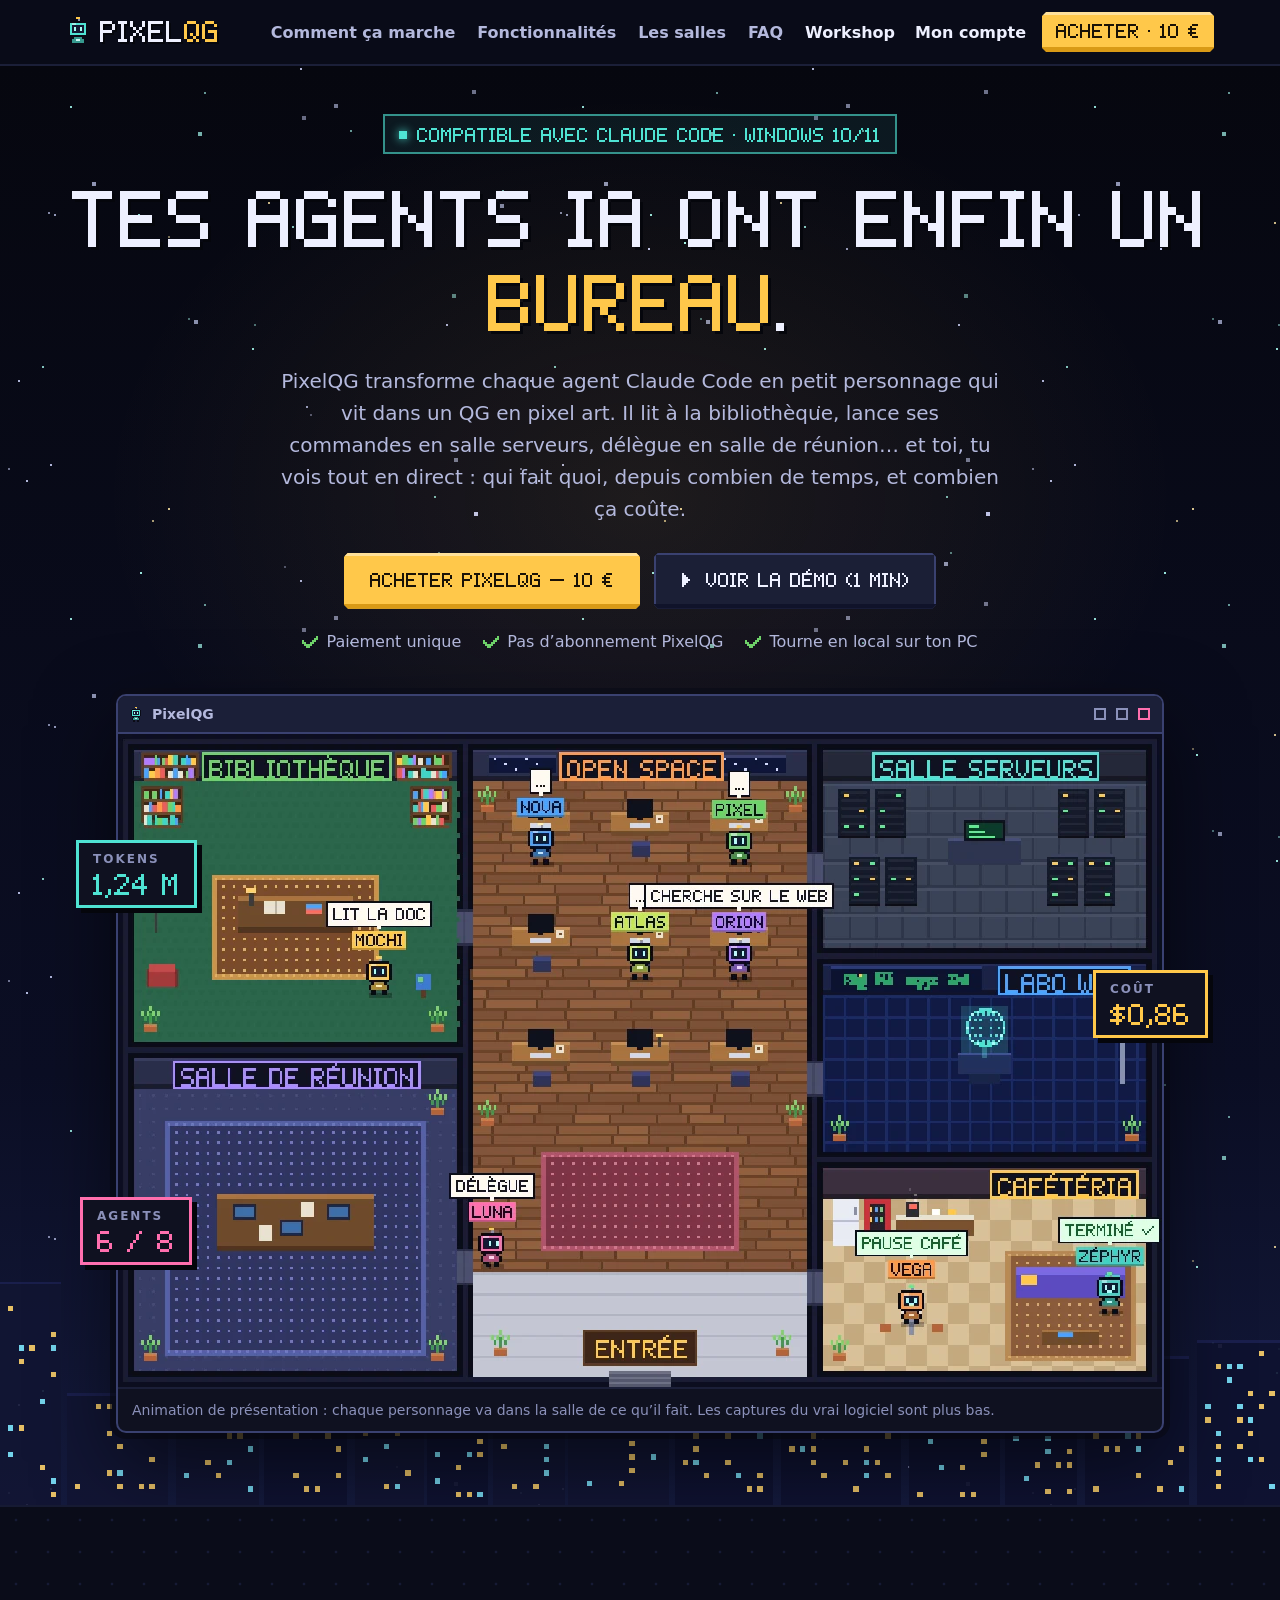
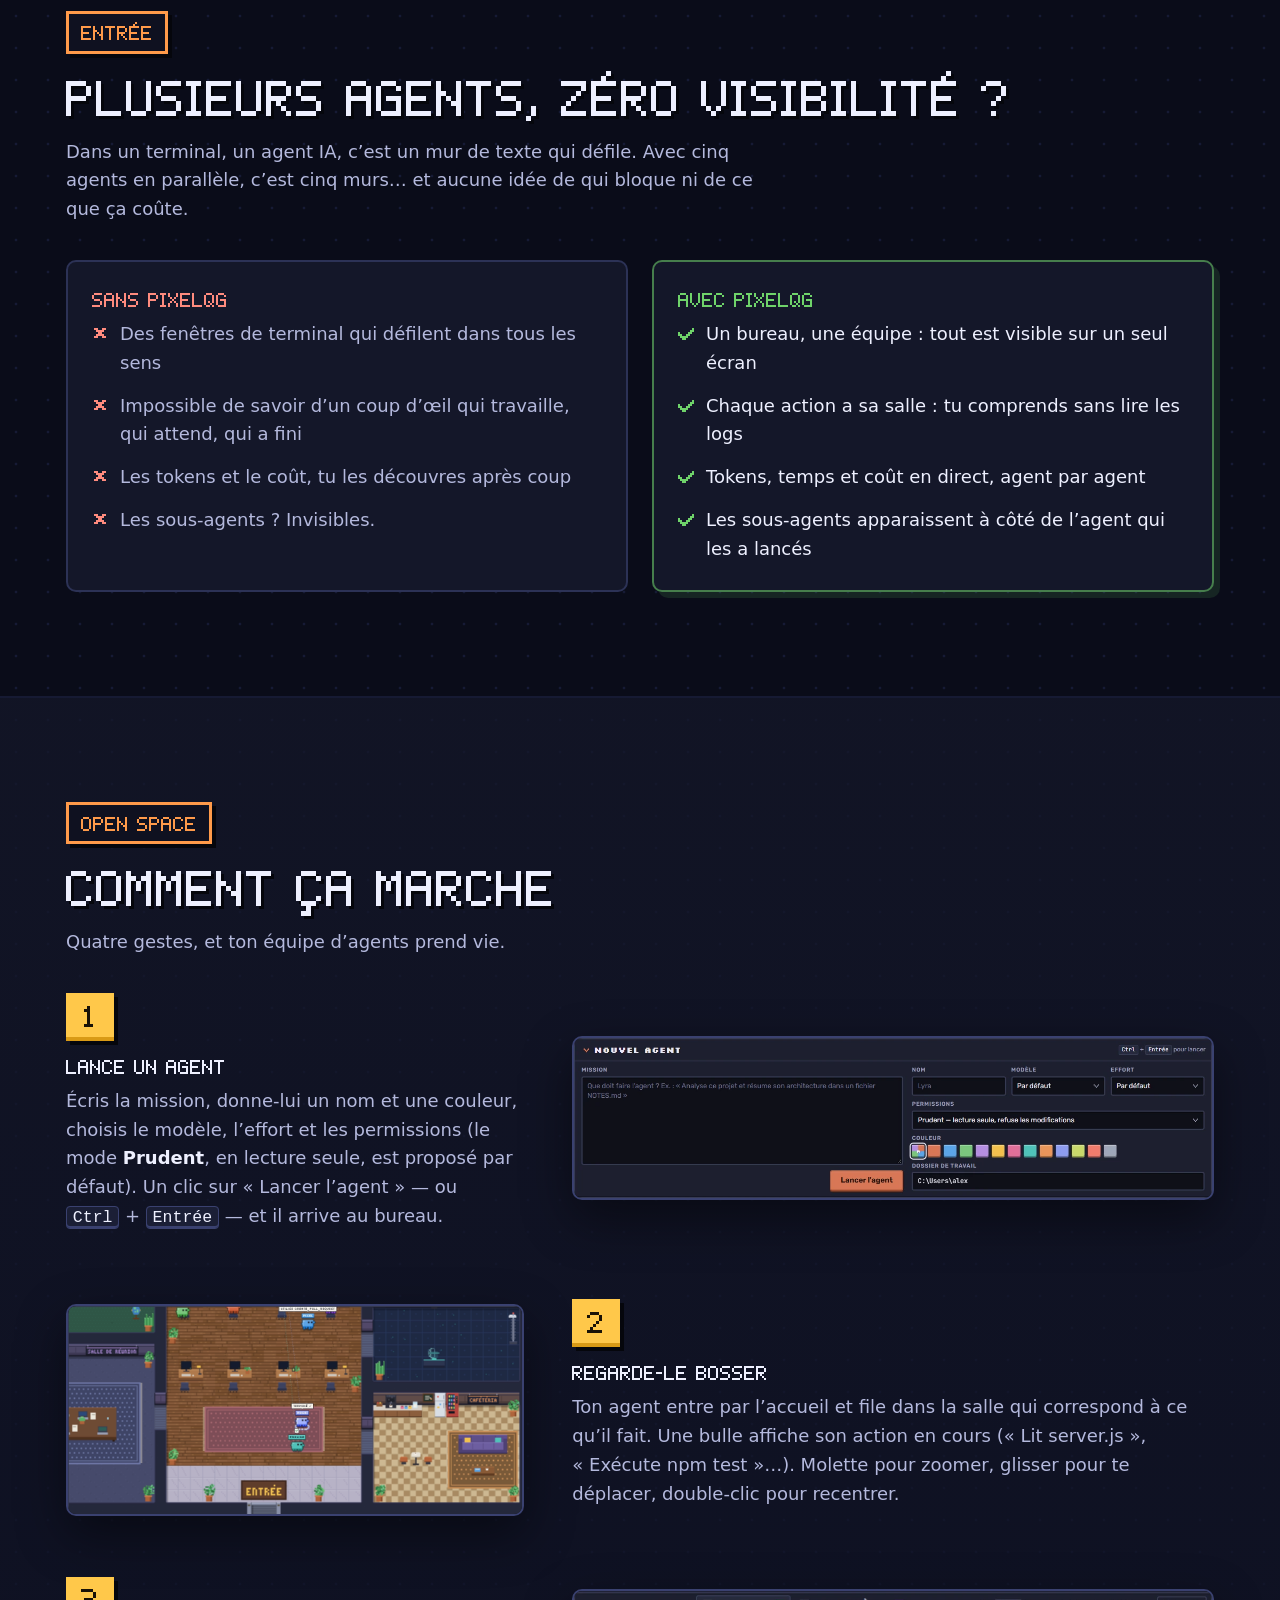
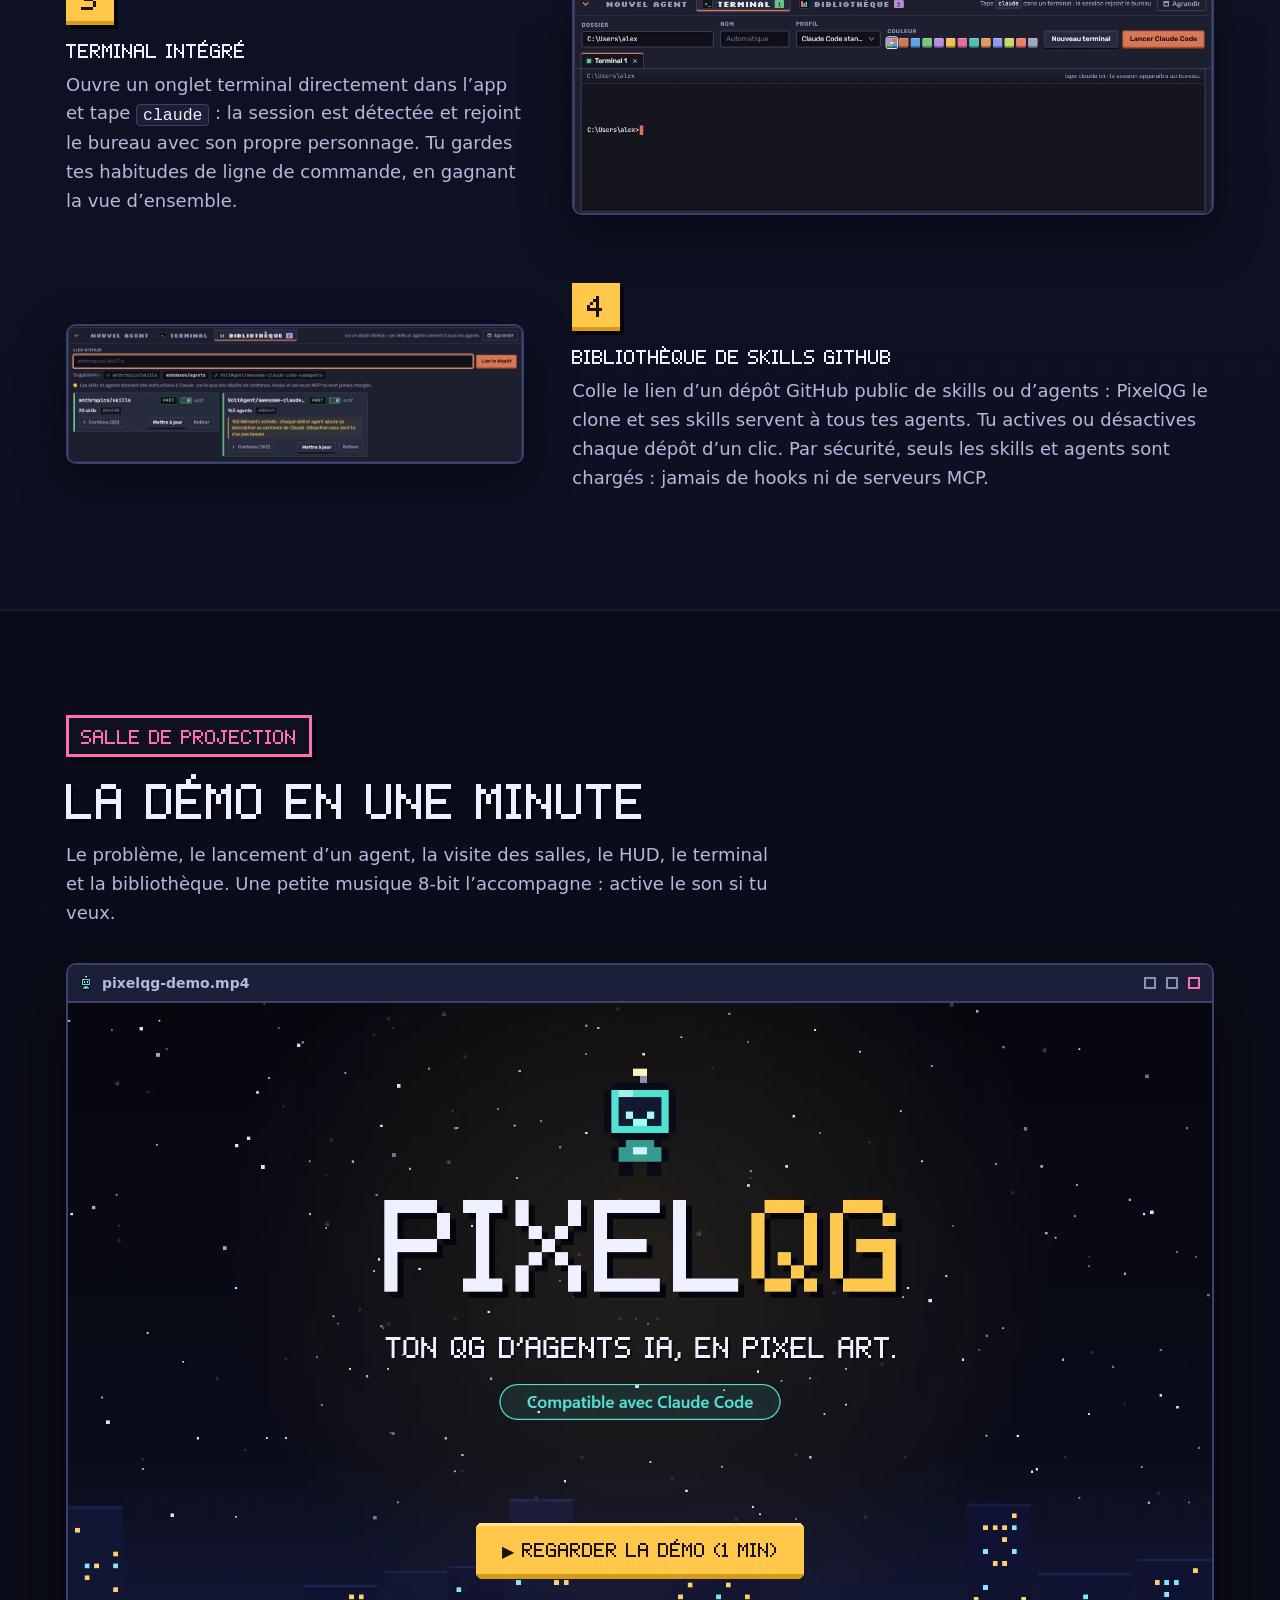
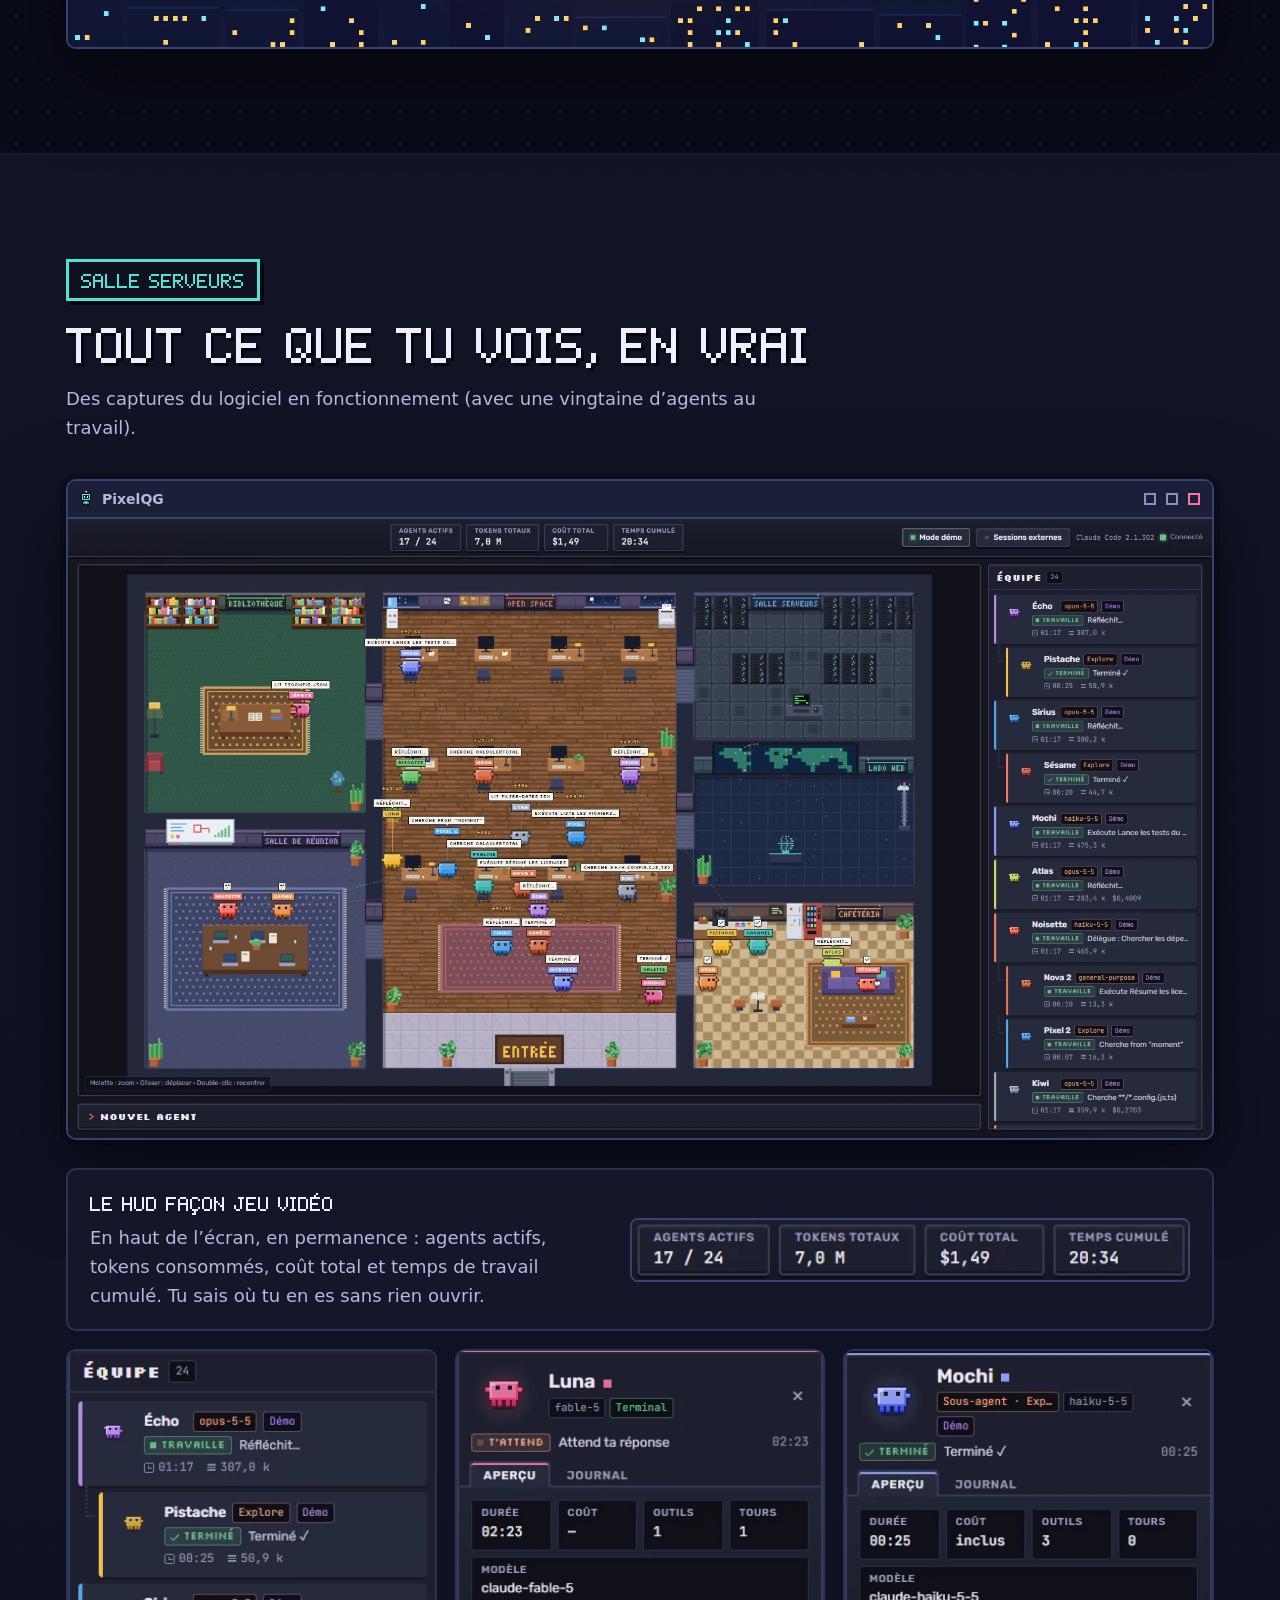
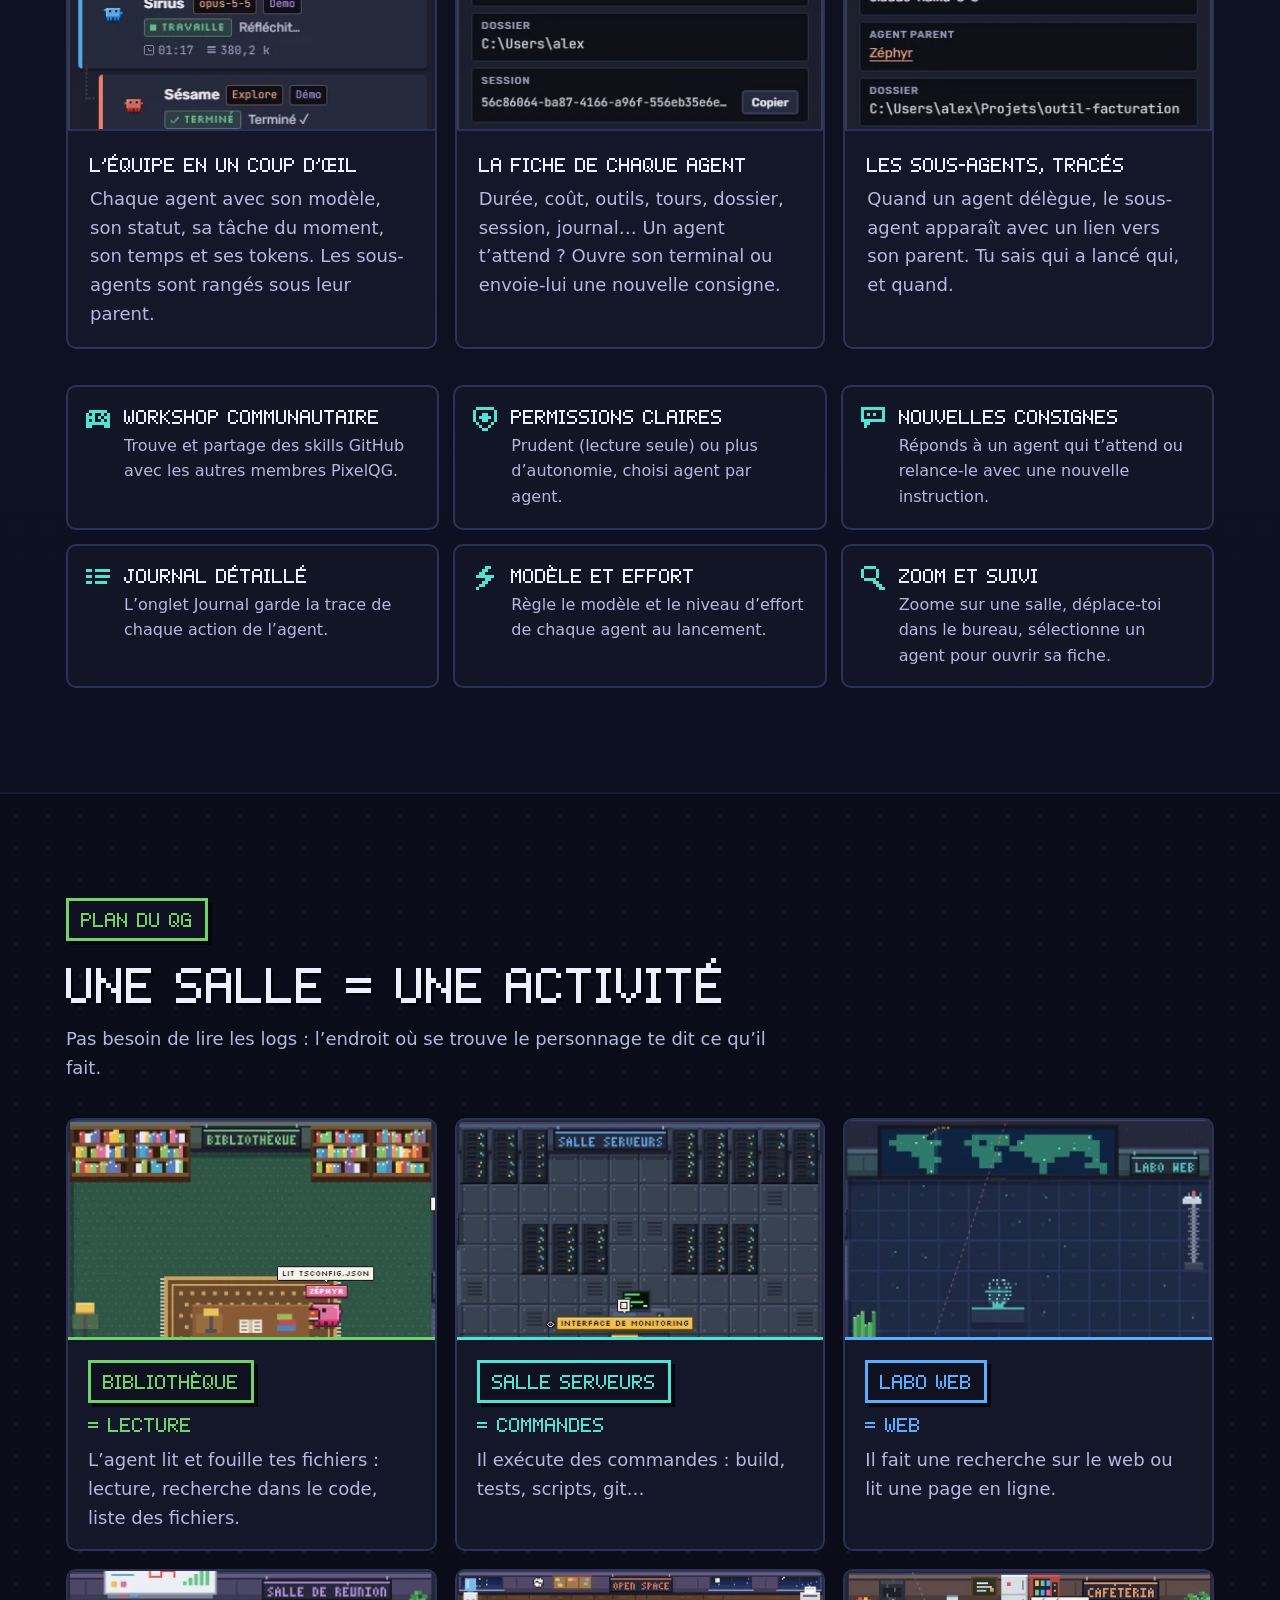
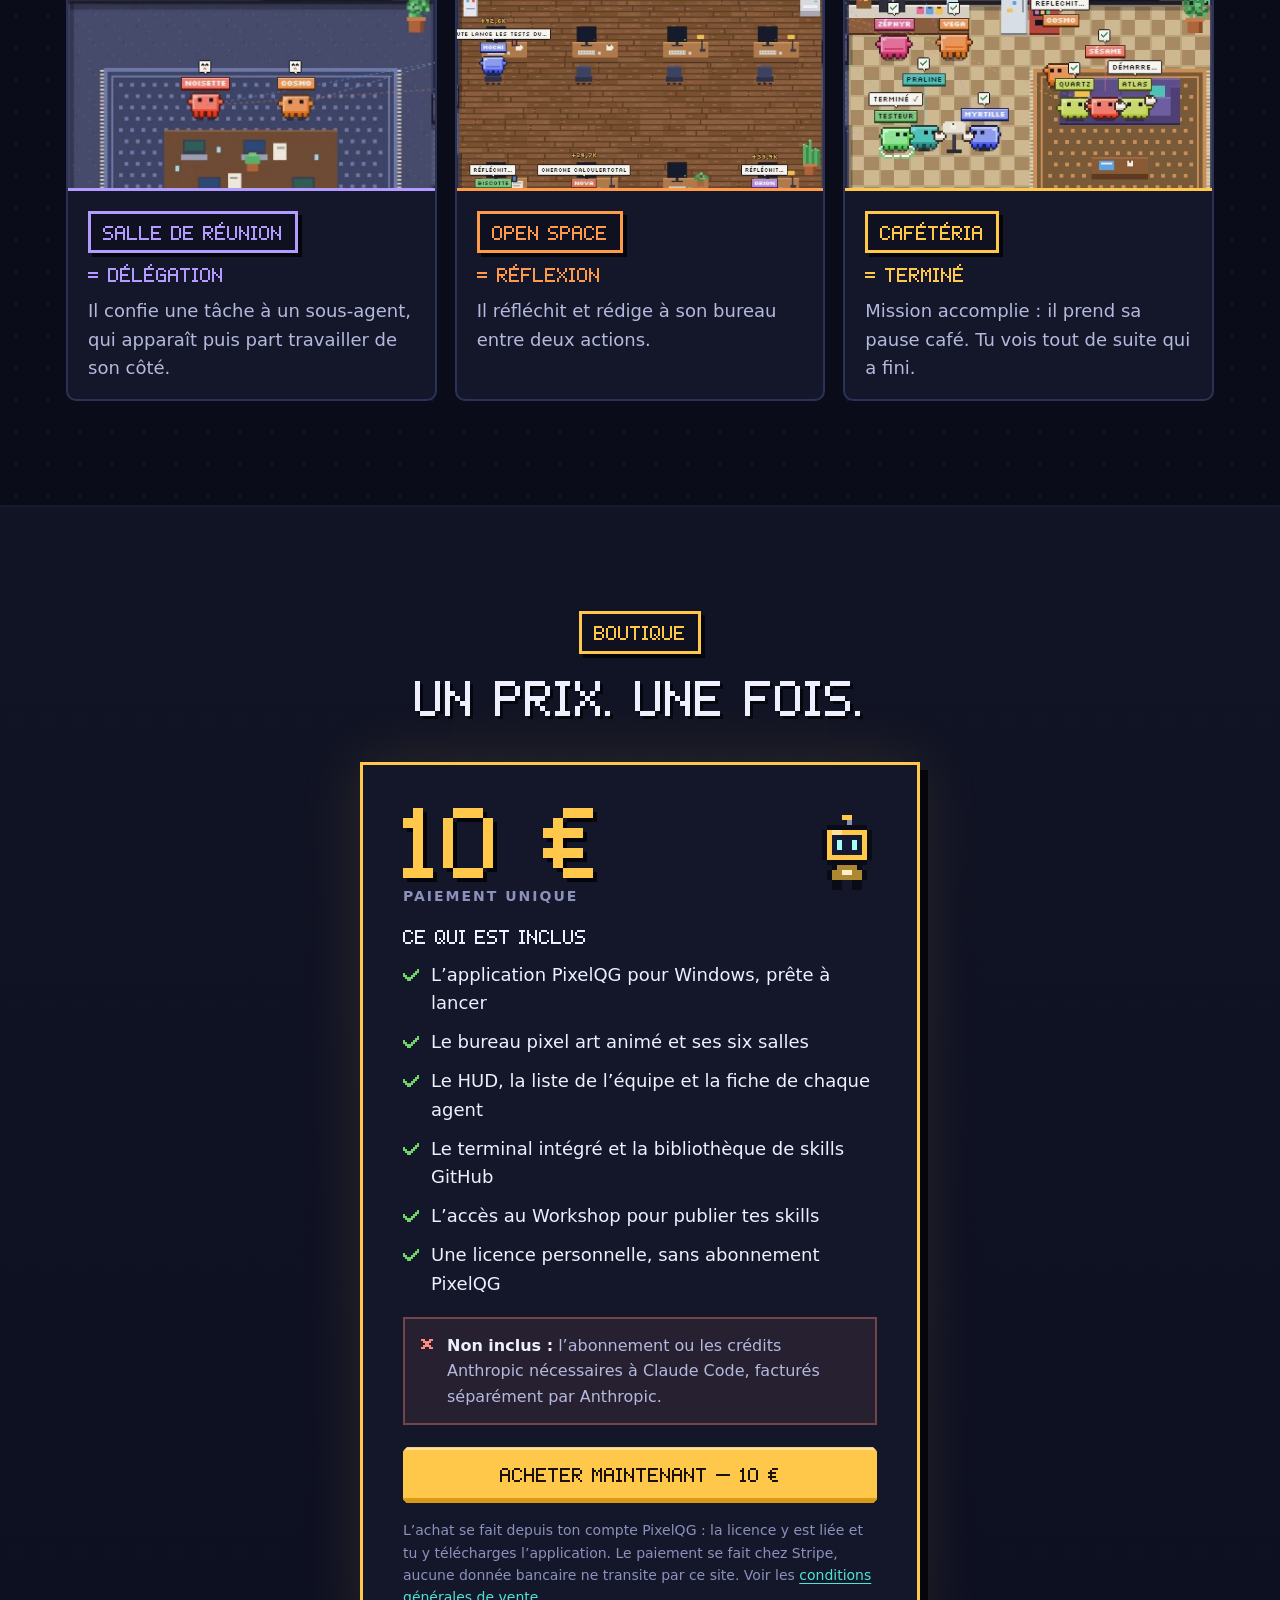
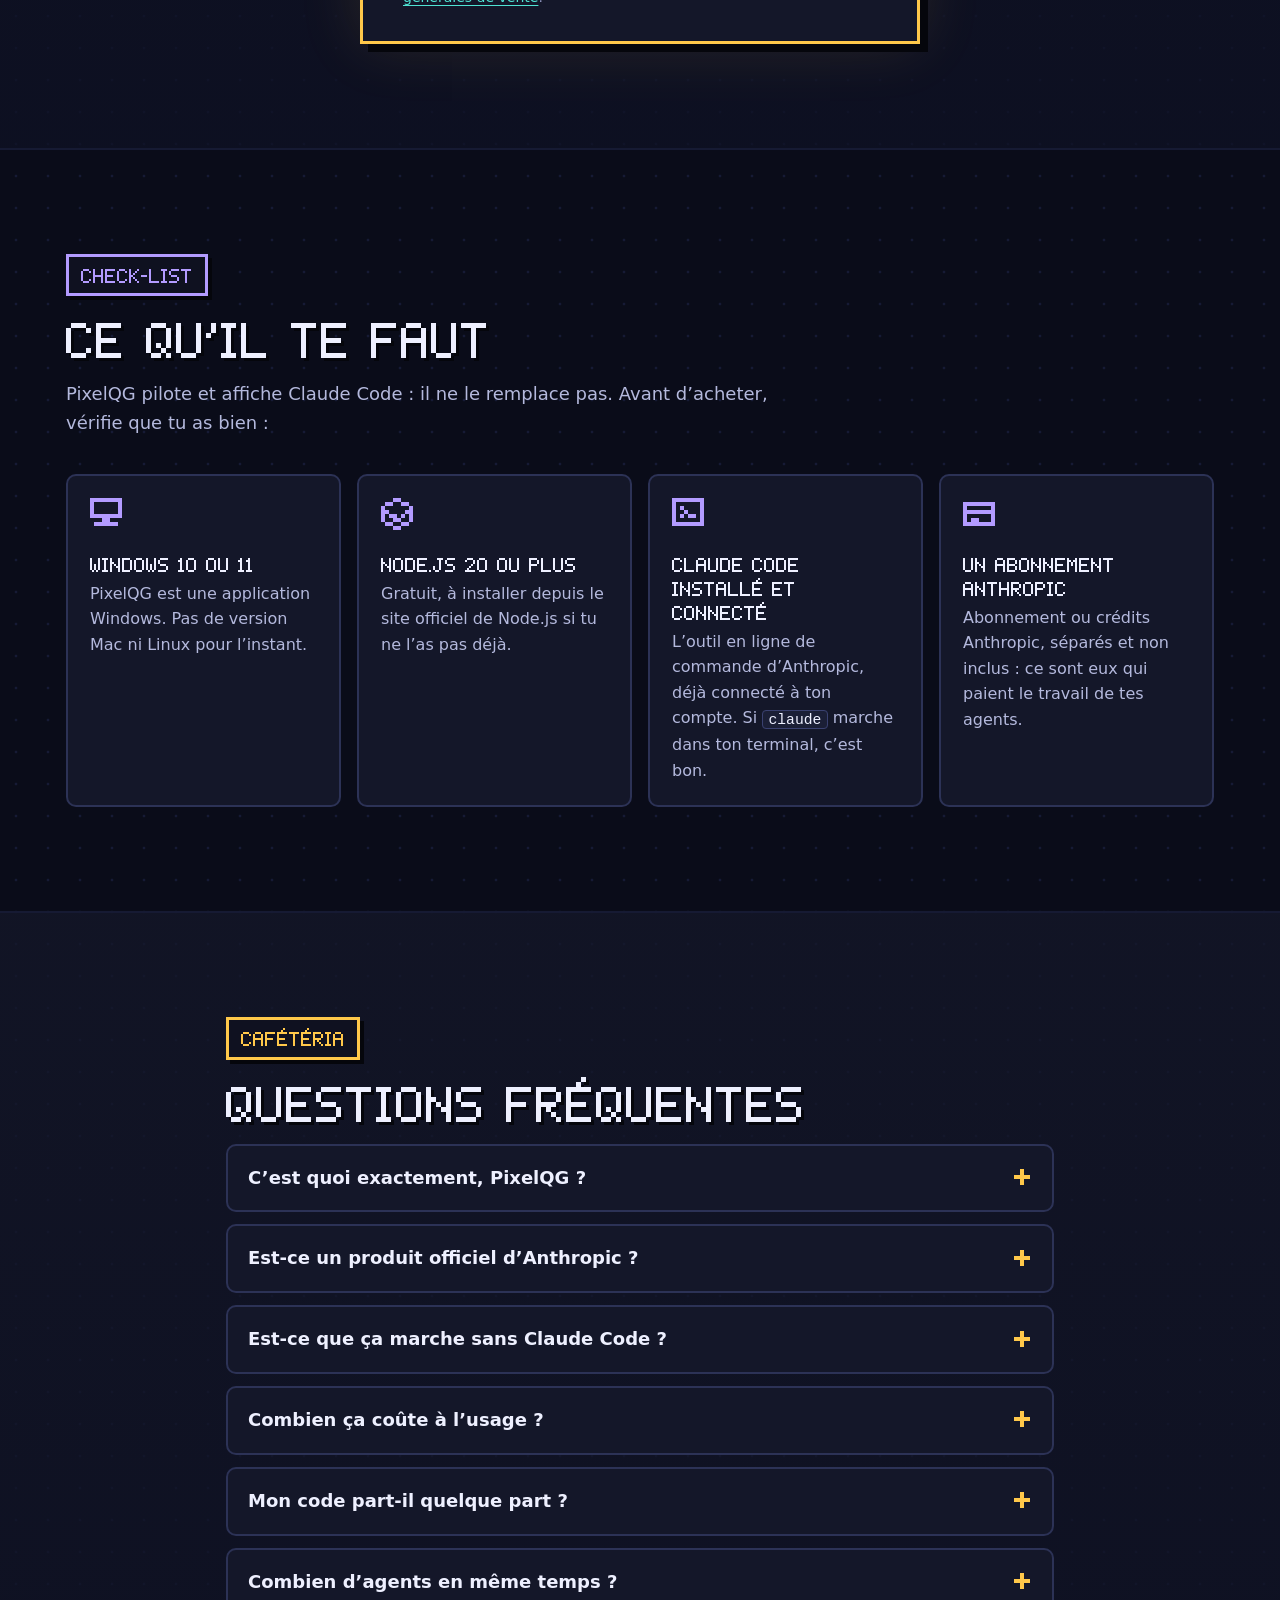
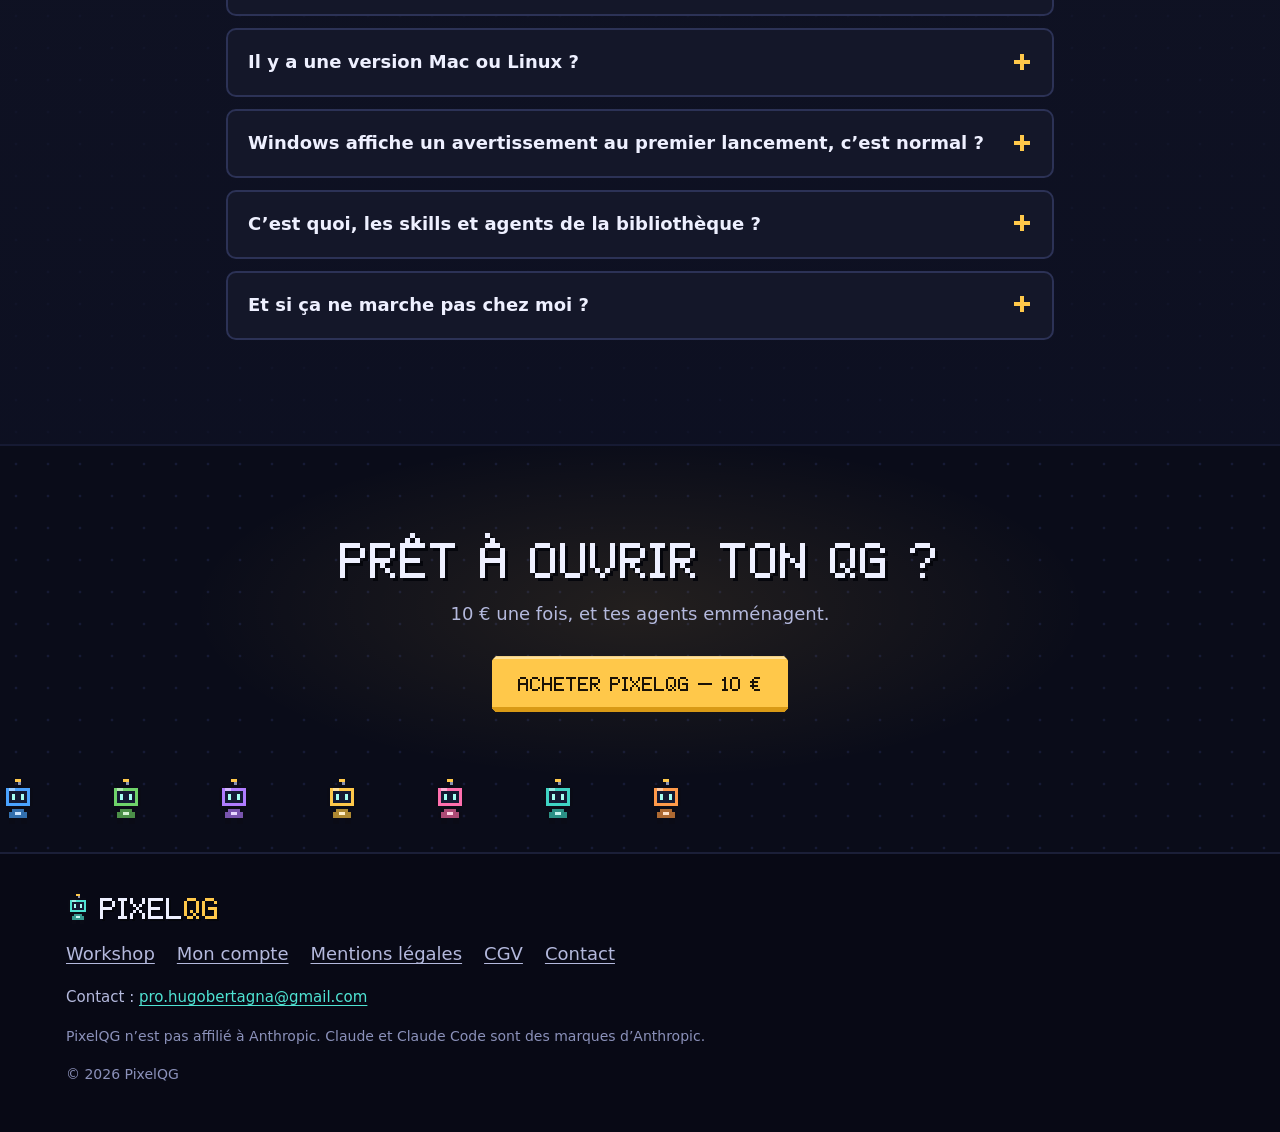
==== commit 66785070: "Site : dernière mention du mode démo retirée Co-Authored-By: Claude Opus 5.5 <noreply@anthropic.com>" ====
--- a/index.html
+++ b/index.html
@@ -275,7 +275,7 @@
           <li><svg class="ico" viewBox="0 0 8 8" aria-hidden="true"><path d="M7 1h1v1H7zM6 2h2v1H6zM0 3h1v1H0zM5 3h2v1H5zM0 4h2v1H0zM4 4h2v1H4zM1 5h4v1H1zM2 6h2v1H2z"/></svg>Le bureau pixel art animé et ses six salles</li>
           <li><svg class="ico" viewBox="0 0 8 8" aria-hidden="true"><path d="M7 1h1v1H7zM6 2h2v1H6zM0 3h1v1H0zM5 3h2v1H5zM0 4h2v1H0zM4 4h2v1H4zM1 5h4v1H1zM2 6h2v1H2z"/></svg>Le HUD, la liste de l’équipe et la fiche de chaque agent</li>
           <li><svg class="ico" viewBox="0 0 8 8" aria-hidden="true"><path d="M7 1h1v1H7zM6 2h2v1H6zM0 3h1v1H0zM5 3h2v1H5zM0 4h2v1H0zM4 4h2v1H4zM1 5h4v1H1zM2 6h2v1H2z"/></svg>Le terminal intégré et la bibliothèque de skills GitHub</li>
-          <li><svg class="ico" viewBox="0 0 8 8" aria-hidden="true"><path d="M7 1h1v1H7zM6 2h2v1H6zM0 3h1v1H0zM5 3h2v1H5zM0 4h2v1H0zM4 4h2v1H4zM1 5h4v1H1zM2 6h2v1H2z"/></svg>Le mode démo pour tout essayer sans tokens</li>
+          <li><svg class="ico" viewBox="0 0 8 8" aria-hidden="true"><path d="M7 1h1v1H7zM6 2h2v1H6zM0 3h1v1H0zM5 3h2v1H5zM0 4h2v1H0zM4 4h2v1H4zM1 5h4v1H1zM2 6h2v1H2z"/></svg>L’accès au Workshop pour publier tes skills</li>
           <li><svg class="ico" viewBox="0 0 8 8" aria-hidden="true"><path d="M7 1h1v1H7zM6 2h2v1H6zM0 3h1v1H0zM5 3h2v1H5zM0 4h2v1H0zM4 4h2v1H4zM1 5h4v1H1zM2 6h2v1H2z"/></svg>Une licence personnelle, sans abonnement PixelQG</li>
         </ul>
         <p class="excl"><svg class="ico" viewBox="0 0 8 8" aria-hidden="true"><path d="M1 1h2v1H1zM5 1h2v1H5zM2 2h4v1H2zM3 3h2v1H3zM2 4h4v1H2zM1 5h2v1H1zM5 5h2v1H5z"/></svg><span><strong>Non inclus&nbsp;:</strong> l’abonnement ou les crédits Anthropic nécessaires à Claude Code, facturés séparément par Anthropic.</span></p>
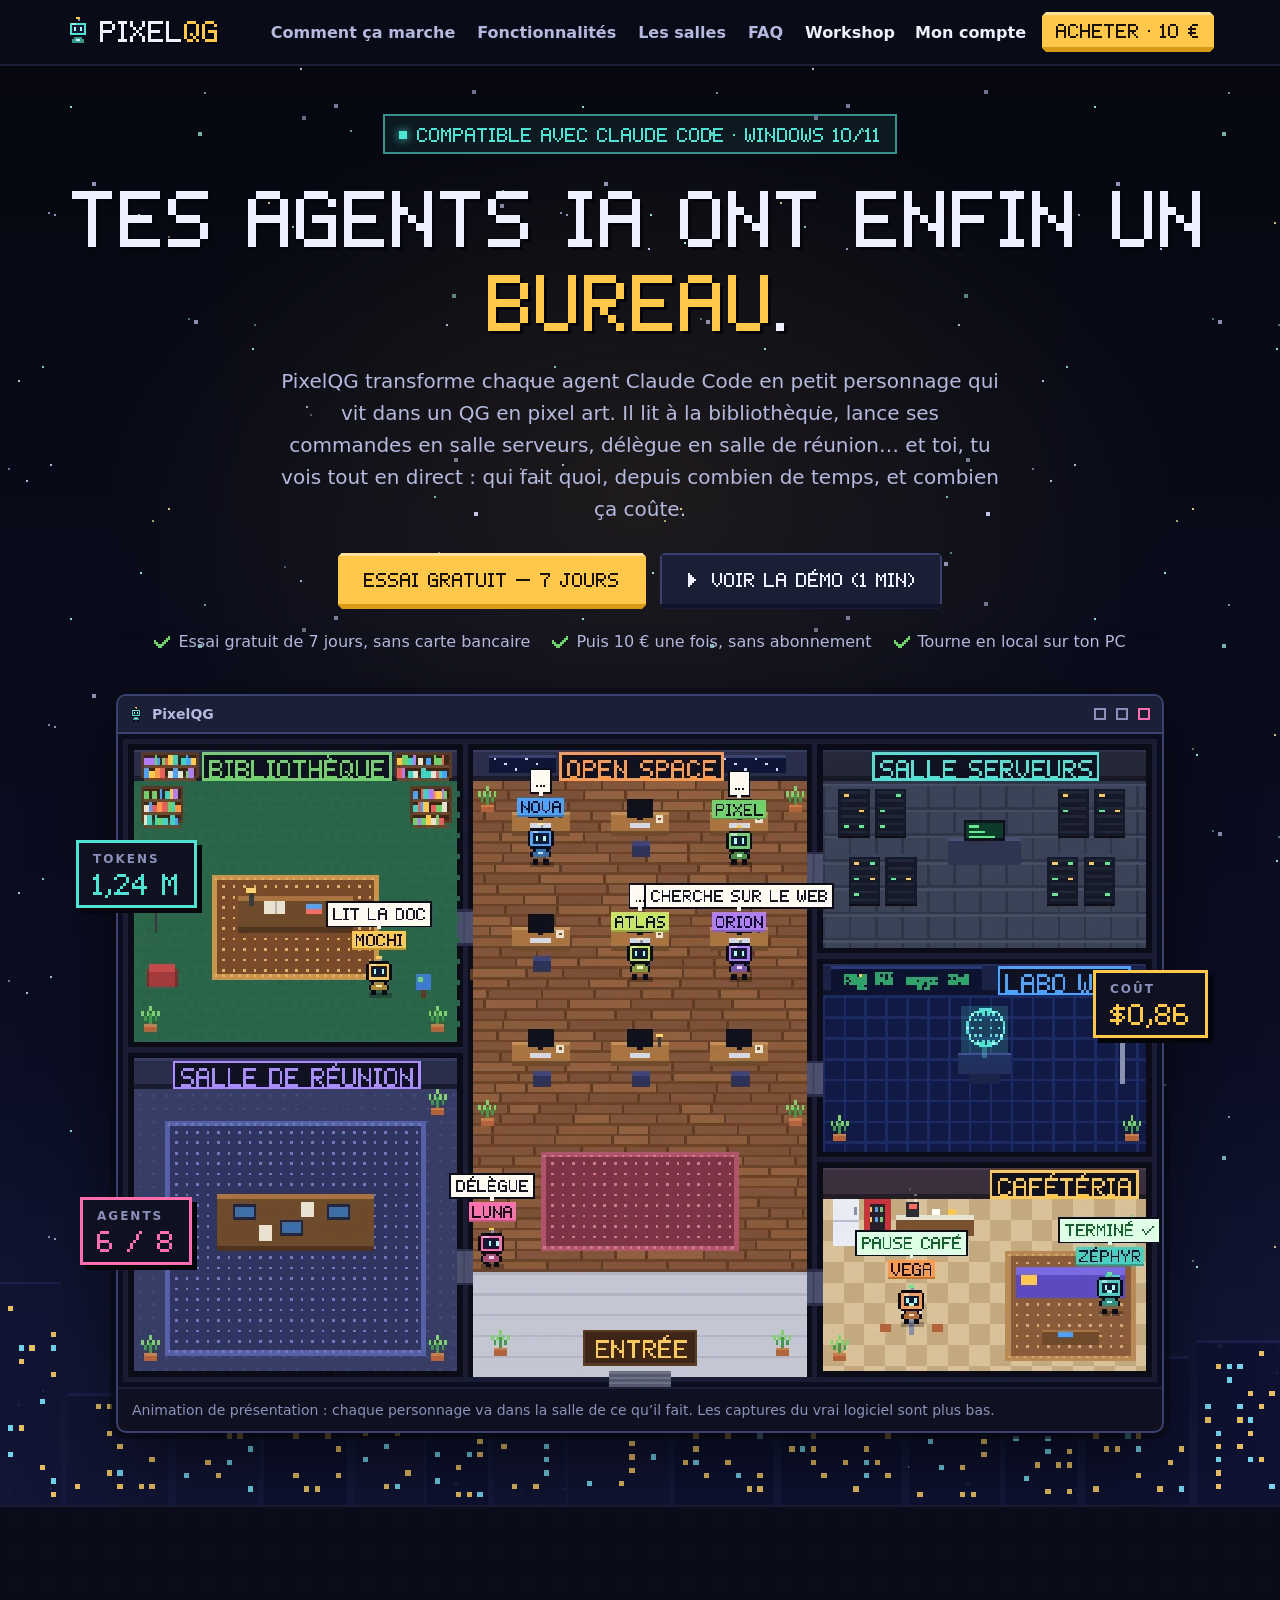
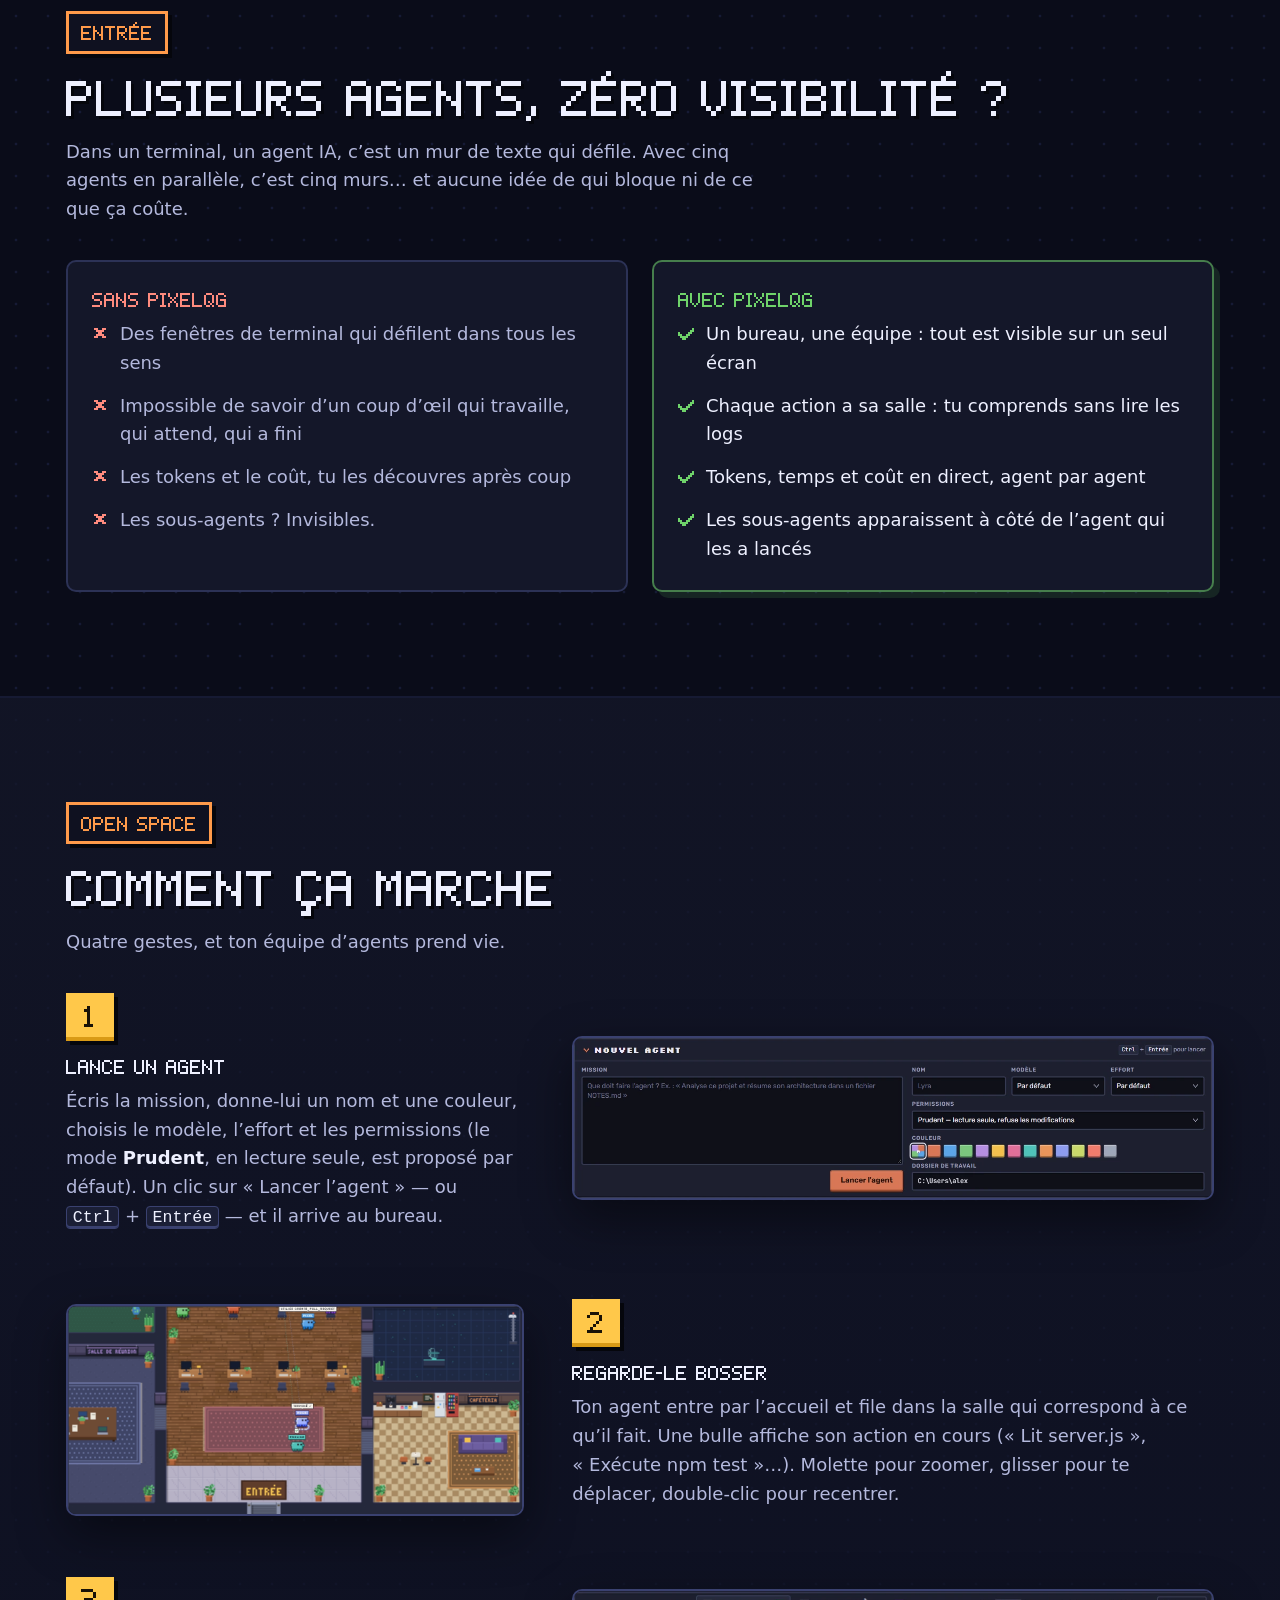
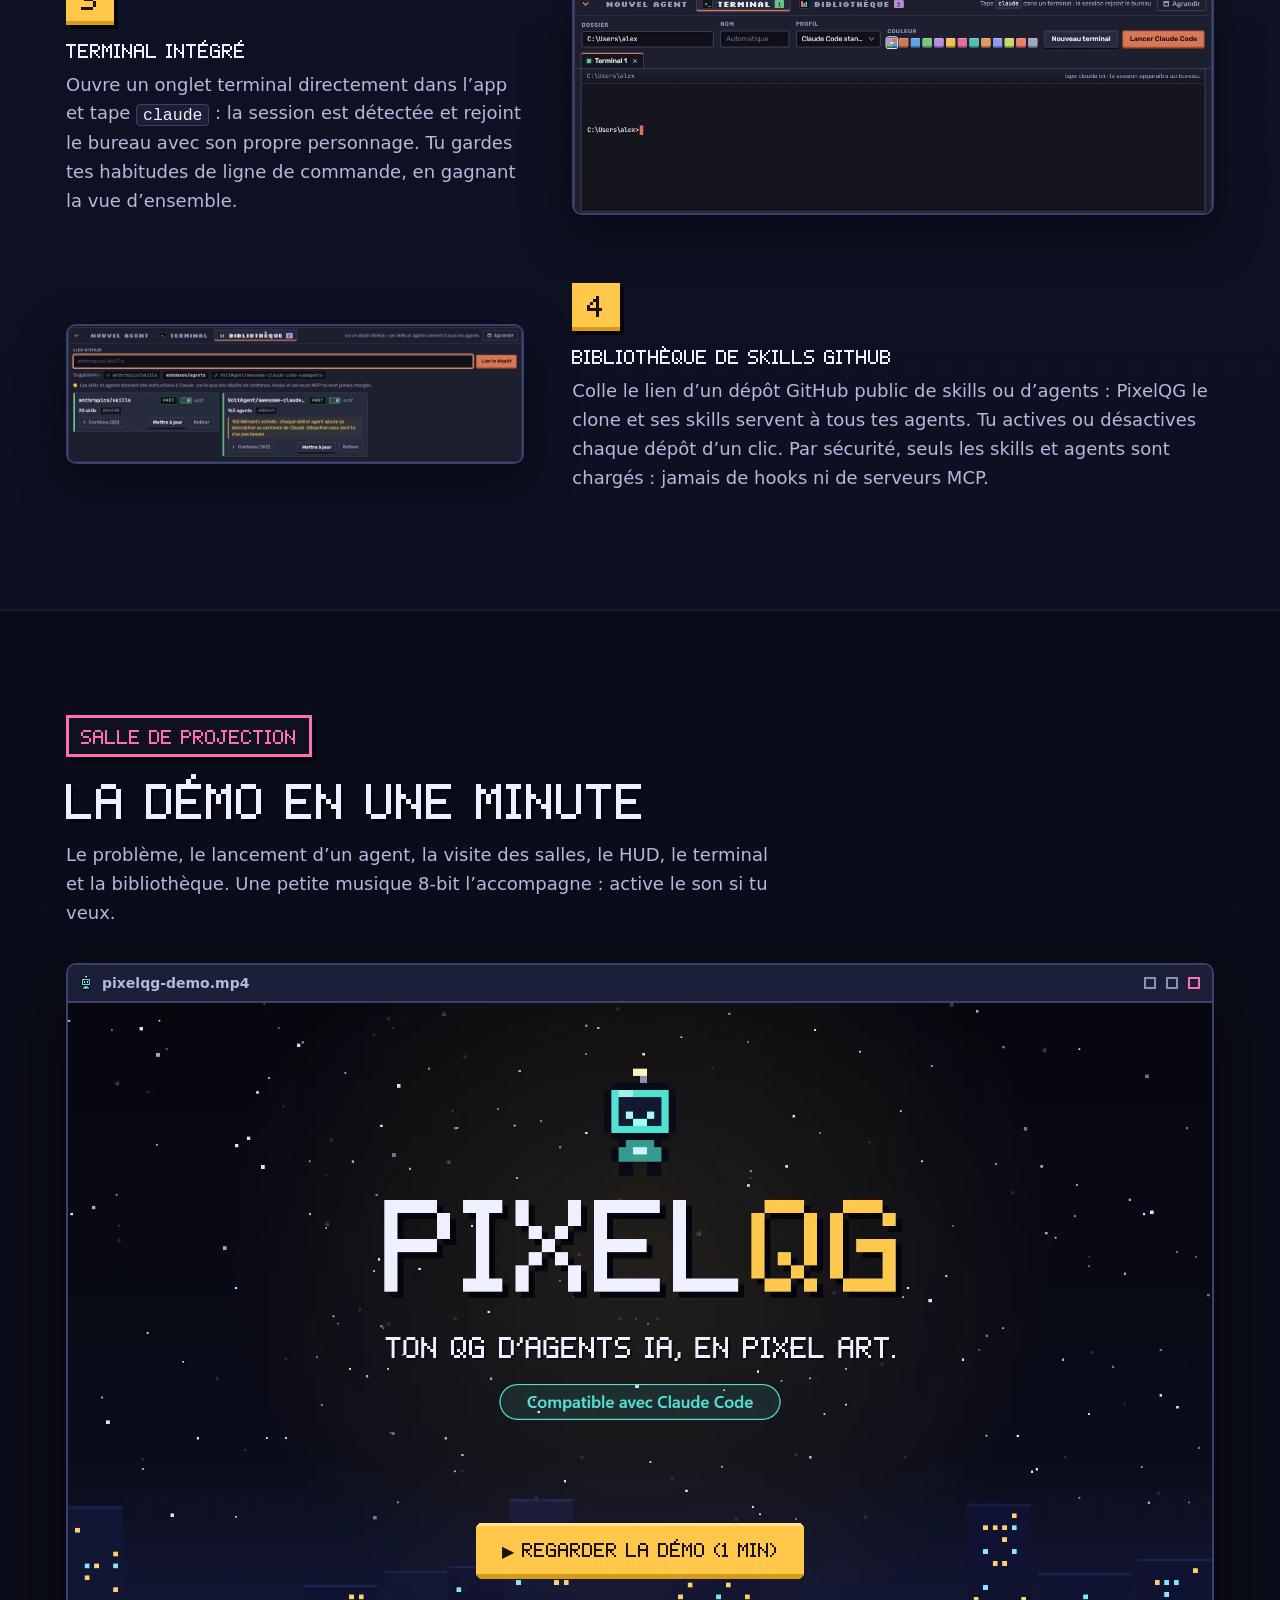
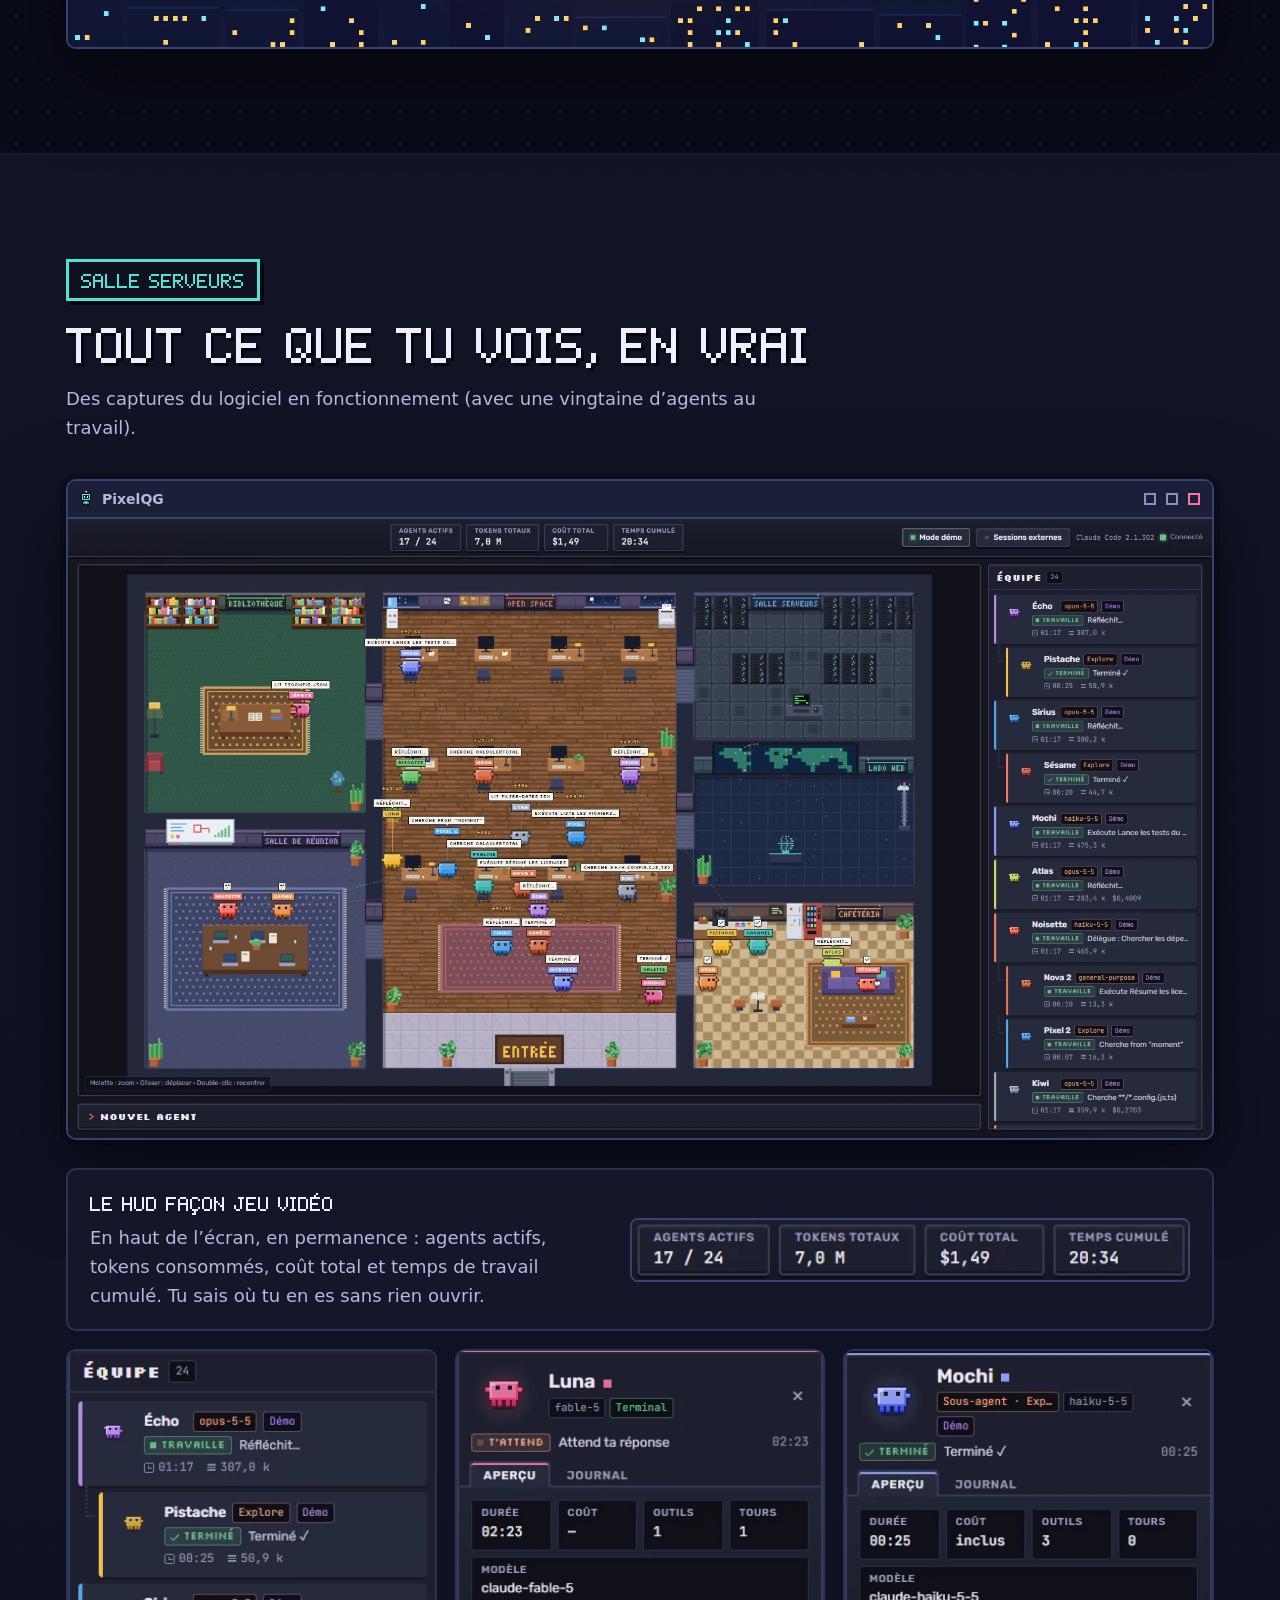
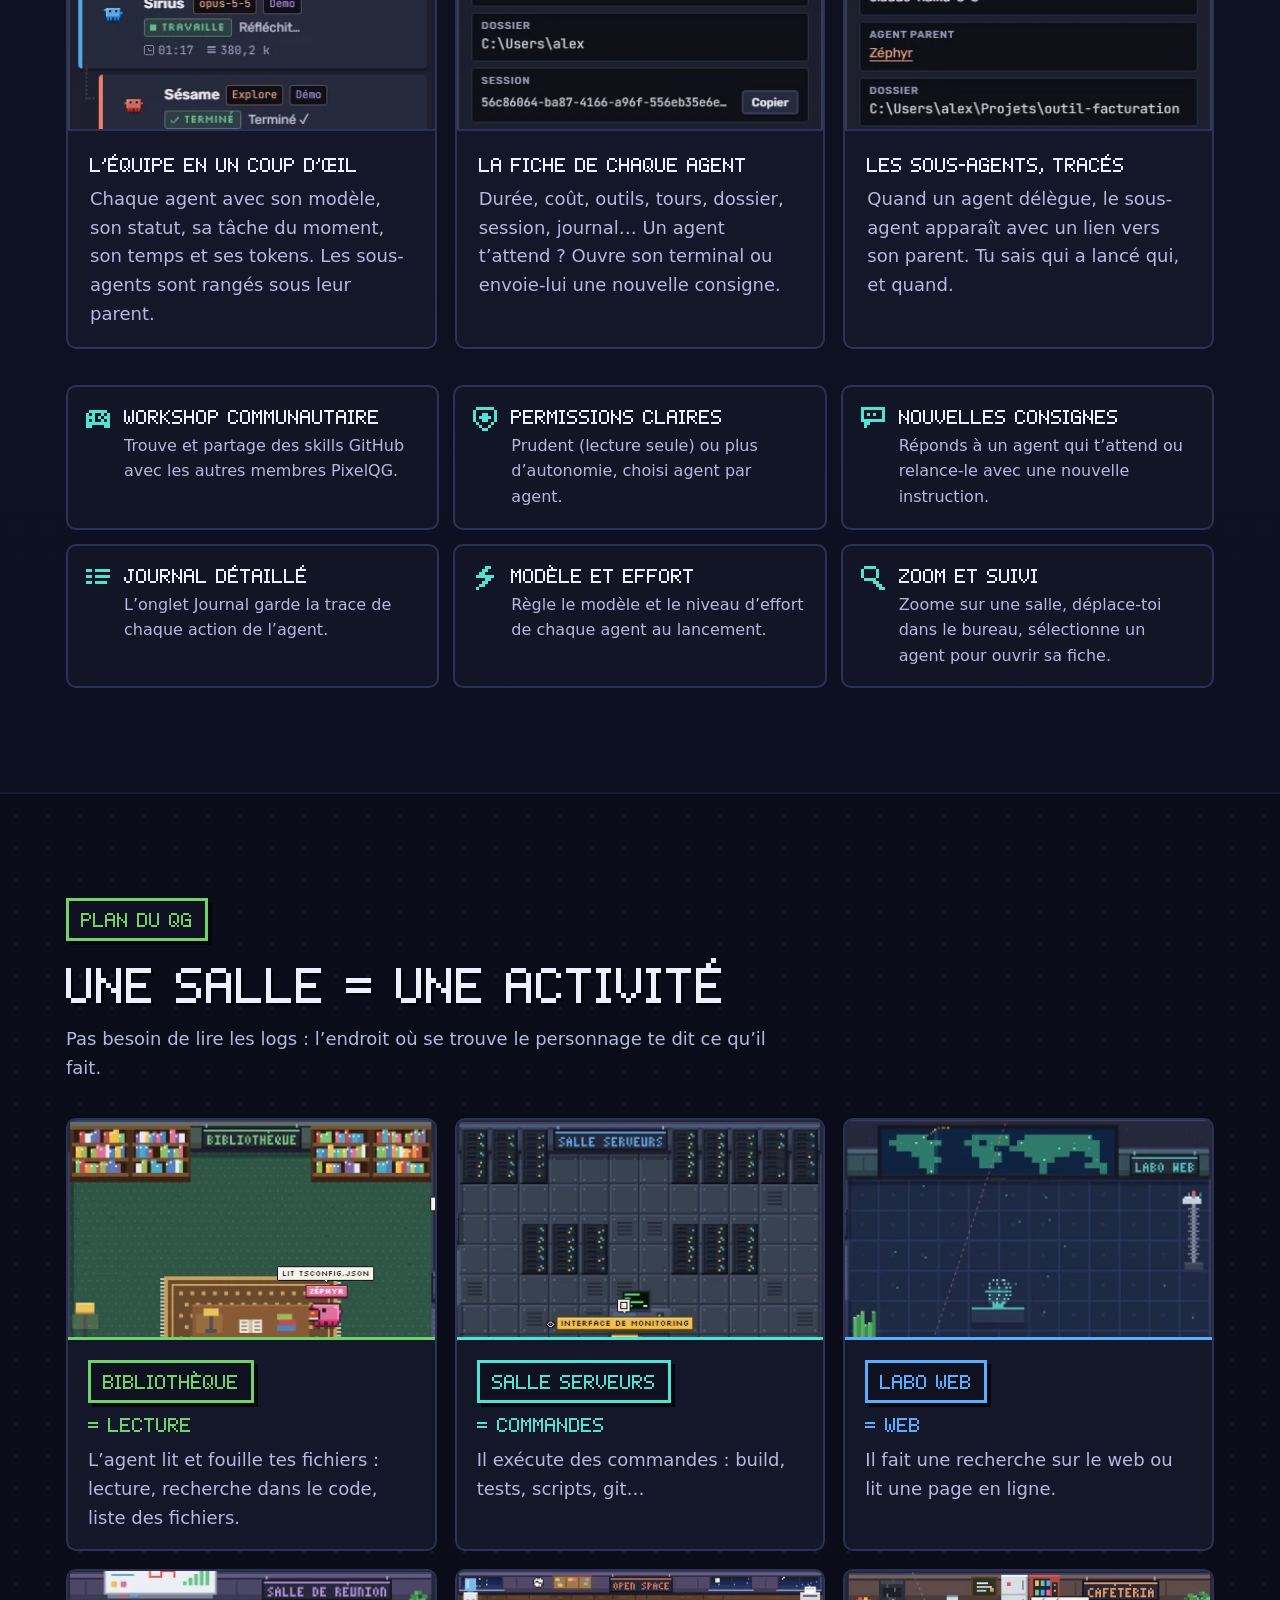
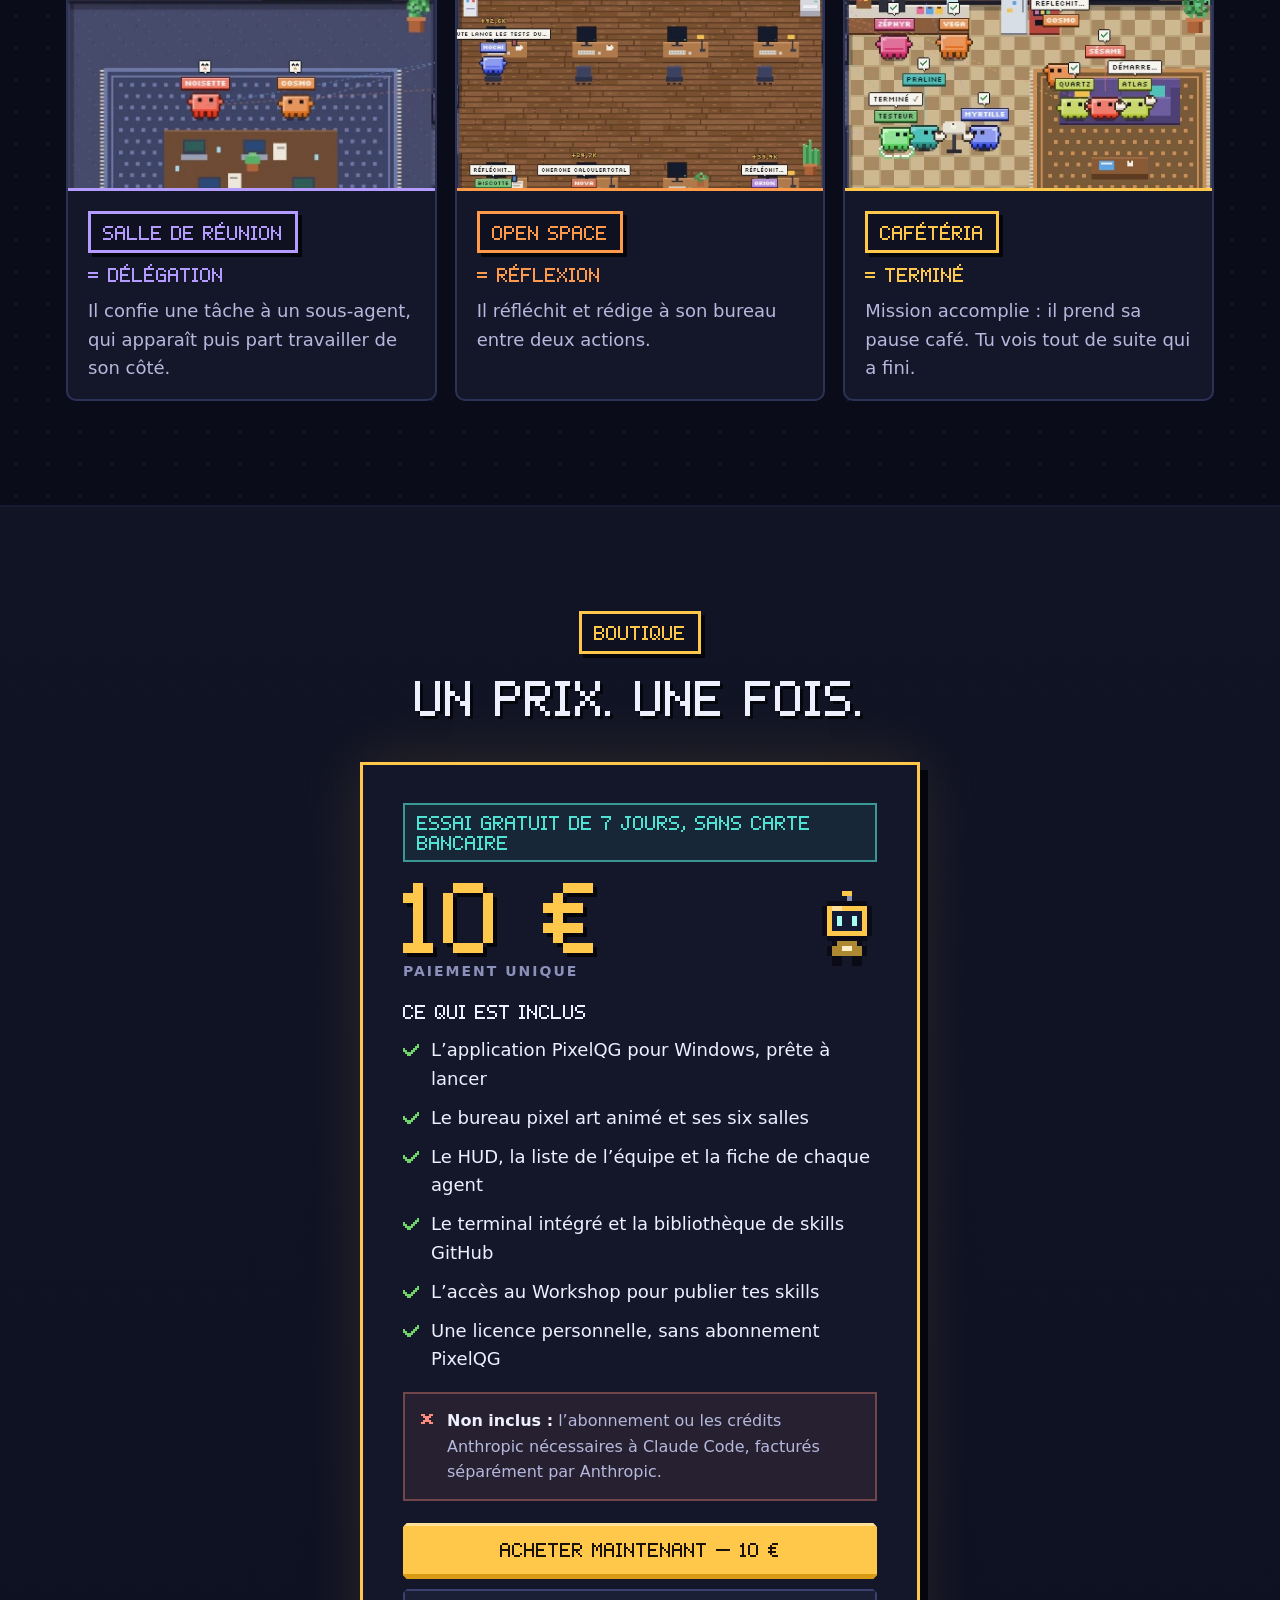
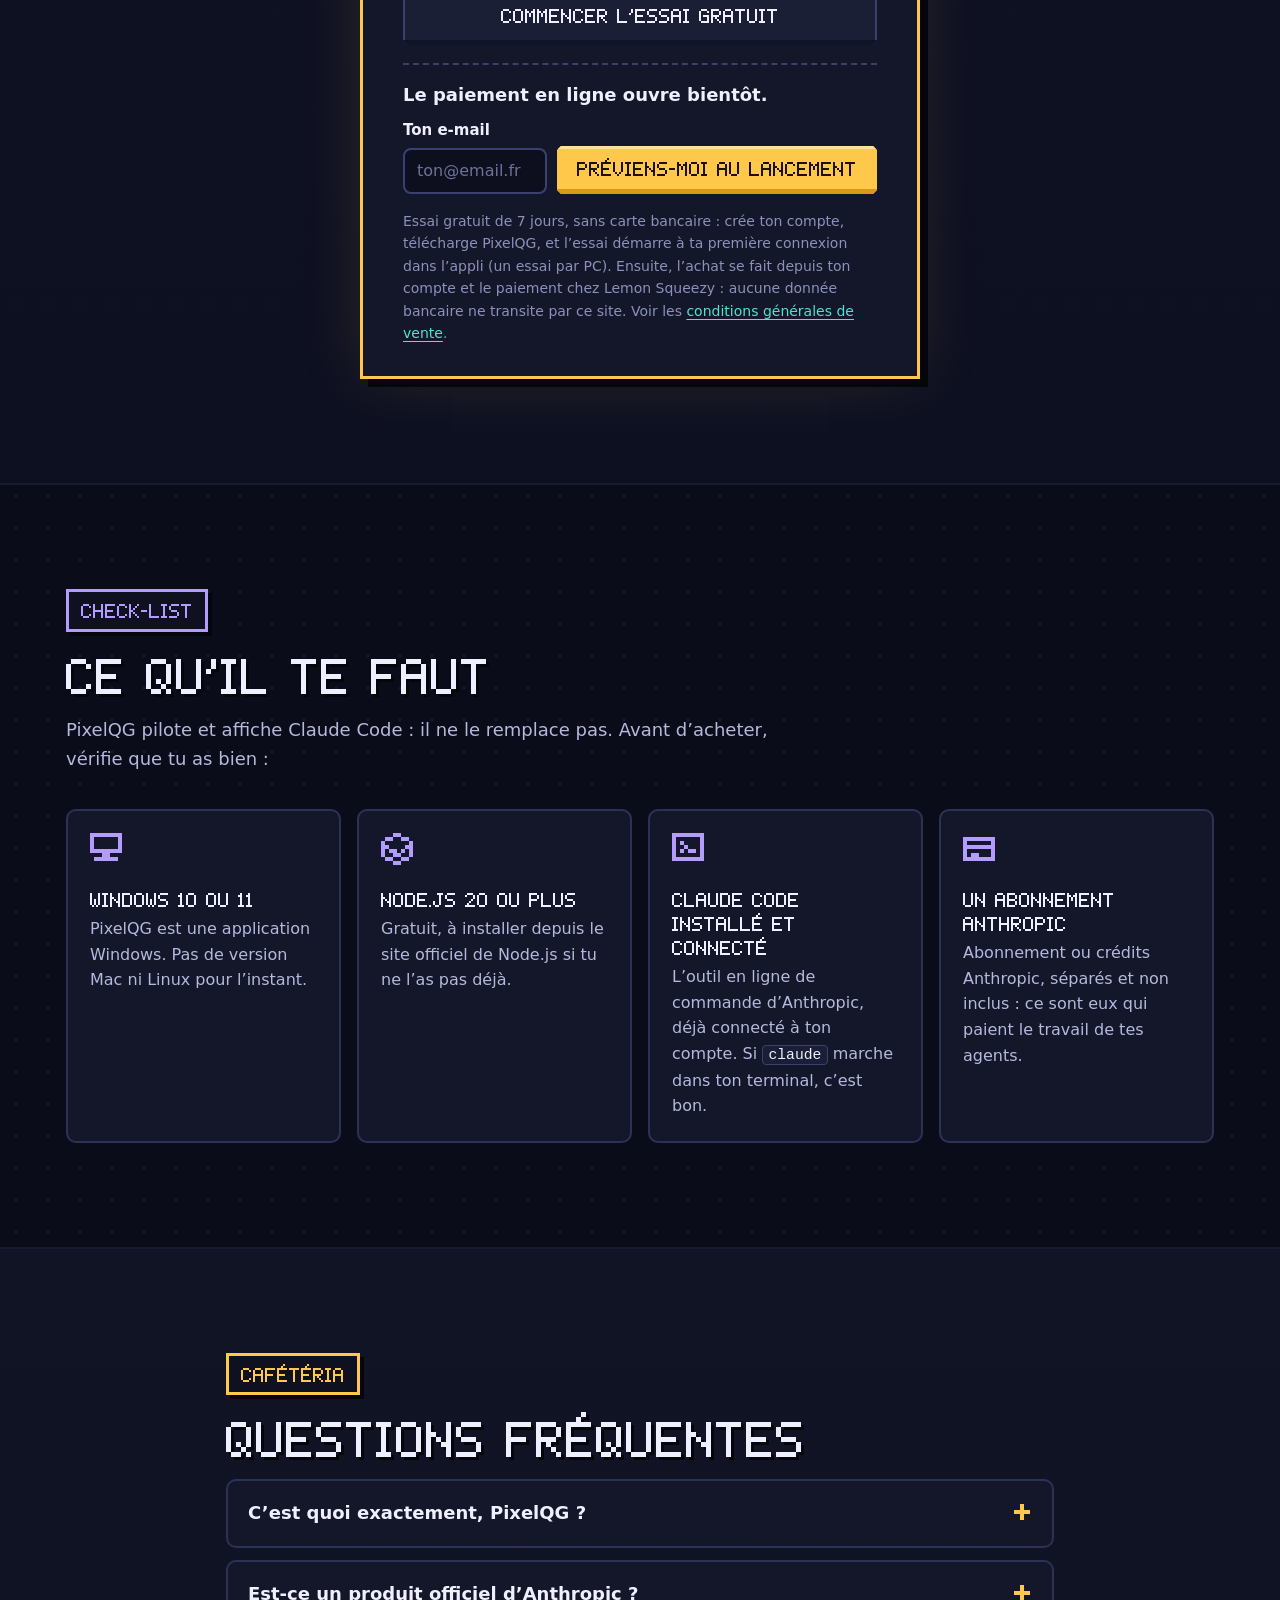
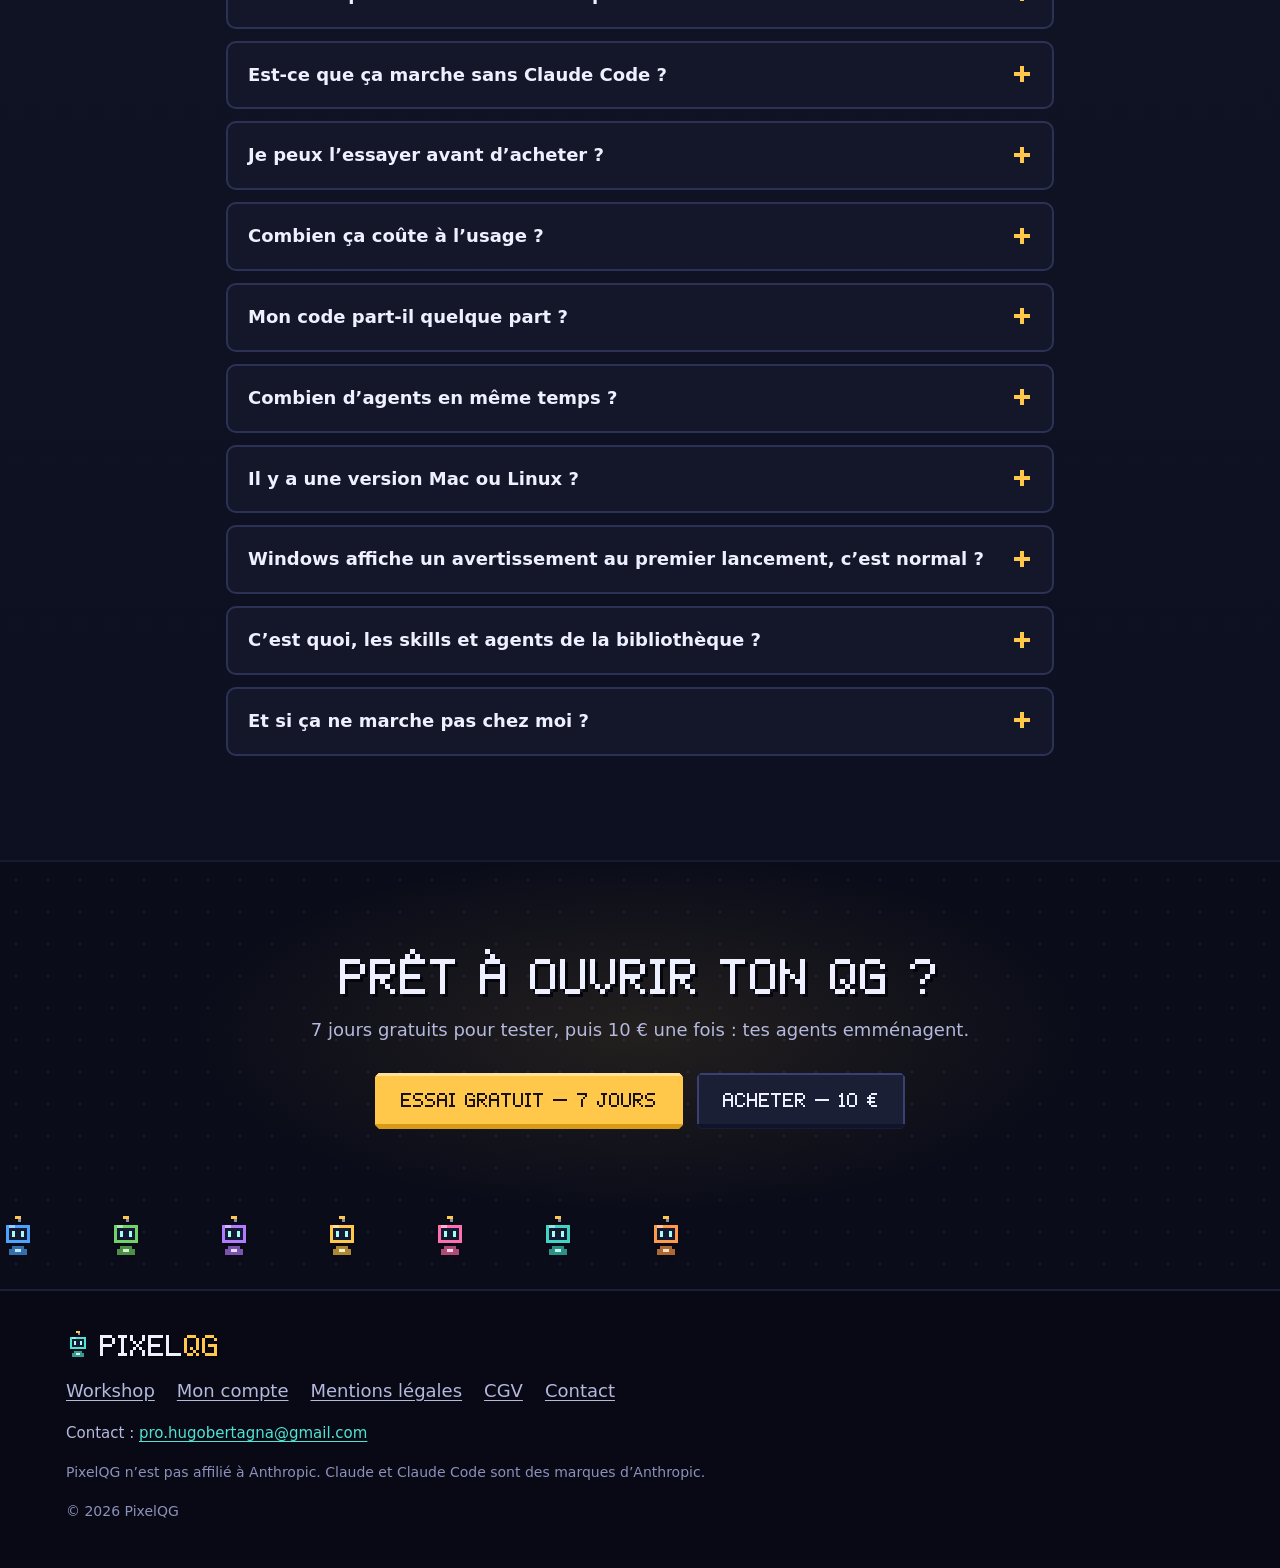
==== commit a1ebbb94: "Essai gratuit 7 jours, liste d'attente, Lemon Squeezy et vidéos courtes - Supabase : essai gratuit d" ====
--- a/index.html
+++ b/index.html
@@ -4,7 +4,7 @@
 <meta charset="utf-8">
 <meta name="viewport" content="width=device-width, initial-scale=1">
 <title>PixelQG — tes agents IA ont enfin un bureau</title>
-<meta name="description" content="PixelQG transforme tes agents Claude Code en petits personnages pixel art qui travaillent dans un QG : une salle par activité, tokens, temps et coût en direct. App Windows, 10 € en paiement unique.">
+<meta name="description" content="PixelQG transforme tes agents Claude Code en petits personnages pixel art qui travaillent dans un QG : une salle par activité, tokens, temps et coût en direct. App Windows, essai gratuit de 7 jours, puis 10 € en paiement unique.">
 <meta name="theme-color" content="#0a0c19">
 <meta name="color-scheme" content="dark">
 <!-- Réseaux sociaux : une fois le site en ligne, remplace og:image par l'adresse complète (https://ton-site/images/og-image.jpg). -->
@@ -19,6 +19,8 @@
 <link rel="stylesheet" href="css/style.css">
 <script src="config.js"></script>
 <script src="js/main.js" defer></script>
+<script src="js/account.js" defer></script>
+<script src="js/waitlist.js" defer></script>
 </head>
 <body>
 <a class="skip" href="#contenu">Aller au contenu</a>
@@ -54,12 +56,12 @@
     <h1 id="hero-titre" class="h1">Tes agents IA ont enfin un <span class="hl">bureau</span>.</h1>
     <p class="lead">PixelQG transforme chaque agent Claude Code en petit personnage qui vit dans un QG en pixel art. Il lit à la bibliothèque, lance ses commandes en salle serveurs, délègue en salle de réunion… et toi, tu vois tout en direct&nbsp;: qui fait quoi, depuis combien de temps, et combien ça coûte.</p>
     <div class="cta">
-      <a class="btn btn--lg" data-buy href="compte.html#acheter">Acheter PixelQG — 10&nbsp;€</a>
+      <a class="btn btn--lg" href="compte.html#inscription">Essai gratuit — 7 jours</a>
       <a class="btn btn--lg btn--ghost" href="#demo"><svg class="ico" viewBox="0 0 8 8" aria-hidden="true"><path d="M1 0h1v1H1zM1 1h2v1H1zM1 2h3v1H1zM1 3h4v1H1zM1 4h3v1H1zM1 5h2v1H1zM1 6h1v1H1z"/></svg>Voir la démo (1&nbsp;min)</a>
     </div>
     <ul class="ticks">
-      <li><svg class="ico" viewBox="0 0 8 8" aria-hidden="true"><path d="M7 1h1v1H7zM6 2h2v1H6zM0 3h1v1H0zM5 3h2v1H5zM0 4h2v1H0zM4 4h2v1H4zM1 5h4v1H1zM2 6h2v1H2z"/></svg>Paiement unique</li>
-      <li><svg class="ico" viewBox="0 0 8 8" aria-hidden="true"><path d="M7 1h1v1H7zM6 2h2v1H6zM0 3h1v1H0zM5 3h2v1H5zM0 4h2v1H0zM4 4h2v1H4zM1 5h4v1H1zM2 6h2v1H2z"/></svg>Pas d’abonnement PixelQG</li>
+      <li><svg class="ico" viewBox="0 0 8 8" aria-hidden="true"><path d="M7 1h1v1H7zM6 2h2v1H6zM0 3h1v1H0zM5 3h2v1H5zM0 4h2v1H0zM4 4h2v1H4zM1 5h4v1H1zM2 6h2v1H2z"/></svg>Essai gratuit de 7 jours, sans carte bancaire</li>
+      <li><svg class="ico" viewBox="0 0 8 8" aria-hidden="true"><path d="M7 1h1v1H7zM6 2h2v1H6zM0 3h1v1H0zM5 3h2v1H5zM0 4h2v1H0zM4 4h2v1H4zM1 5h4v1H1zM2 6h2v1H2z"/></svg>Puis 10&nbsp;€ une fois, sans abonnement</li>
       <li><svg class="ico" viewBox="0 0 8 8" aria-hidden="true"><path d="M7 1h1v1H7zM6 2h2v1H6zM0 3h1v1H0zM5 3h2v1H5zM0 4h2v1H0zM4 4h2v1H4zM1 5h4v1H1zM2 6h2v1H2z"/></svg>Tourne en local sur ton PC</li>
     </ul>
   </div>
@@ -265,6 +267,7 @@
     <h2 id="prix-titre" class="h2">Un prix. Une fois.</h2>
     <div class="pricing">
       <div class="price-card">
+        <p class="trial-badge">Essai gratuit de 7 jours, sans carte bancaire</p>
         <div class="price-card__head">
           <p class="price"><span class="price__amount">10&nbsp;€</span><span class="price__note">paiement unique</span></p>
           <img class="px price-card__bot" src="images/bot-amber.png" width="12" height="15" alt="">
@@ -280,7 +283,19 @@
         </ul>
         <p class="excl"><svg class="ico" viewBox="0 0 8 8" aria-hidden="true"><path d="M1 1h2v1H1zM5 1h2v1H5zM2 2h4v1H2zM3 3h2v1H3zM2 4h4v1H2zM1 5h2v1H1zM5 5h2v1H5z"/></svg><span><strong>Non inclus&nbsp;:</strong> l’abonnement ou les crédits Anthropic nécessaires à Claude Code, facturés séparément par Anthropic.</span></p>
         <a class="btn btn--lg btn--block" data-buy href="compte.html#acheter">Acheter maintenant — 10&nbsp;€</a>
-        <p class="fine">L’achat se fait depuis ton compte PixelQG&nbsp;: la licence y est liée et tu y télécharges l’application. Le paiement se fait chez Stripe, aucune donnée bancaire ne transite par ce site. Voir les <a href="legal/cgv.html">conditions générales de vente</a>.</p>
+        <a class="btn btn--lg btn--block btn--ghost" href="compte.html#inscription">Commencer l’essai gratuit</a>
+        <div class="waitlist" data-waitlist-wrap hidden>
+          <p class="waitlist__title">Le paiement en ligne ouvre bientôt.</p>
+          <form class="waitlist__form" data-waitlist novalidate>
+            <div class="field">
+              <label for="wl-email-prix">Ton e-mail</label>
+              <input id="wl-email-prix" name="email" type="email" autocomplete="email" placeholder="ton@email.fr" maxlength="254" required>
+            </div>
+            <button class="btn" type="submit">Préviens-moi au lancement</button>
+          </form>
+          <p class="status-line" role="status" hidden></p>
+        </div>
+        <p class="fine">Essai gratuit de 7 jours, sans carte bancaire&nbsp;: crée ton compte, télécharge PixelQG, et l’essai démarre à ta première connexion dans l’appli (un essai par PC). Ensuite, l’achat se fait depuis ton compte et le paiement chez <span data-provider-name>notre prestataire de paiement</span>&nbsp;: aucune donnée bancaire ne transite par ce site. Voir les <a href="legal/cgv.html">conditions générales de vente</a>.</p>
       </div>
     </div>
   </div>
@@ -320,8 +335,12 @@
         <p>Pour faire travailler de vrais agents, il te faut Claude Code installé et connecté.</p>
       </details>
       <details>
+        <summary>Je peux l’essayer avant d’acheter&nbsp;?</summary>
+        <p>Oui&nbsp;: essai gratuit de 7 jours, sans carte bancaire. Crée ton compte, télécharge PixelQG et connecte-toi dans l’appli&nbsp;: l’essai démarre tout seul (un essai par PC). Le Workshop, lui, est réservé aux licences payées.</p>
+      </details>
+      <details>
         <summary>Combien ça coûte à l’usage&nbsp;?</summary>
-        <p>PixelQG coûte 10&nbsp;€, une seule fois. Tes agents, eux, consomment ton abonnement ou tes crédits Anthropic, exactement comme quand tu utilises Claude Code dans un terminal. Le HUD t’affiche les tokens et le coût en direct pour que tu gardes la main.</p>
+        <p>Après l’essai gratuit de 7 jours, PixelQG coûte 10&nbsp;€, une seule fois. Tes agents, eux, consomment ton abonnement ou tes crédits Anthropic, exactement comme quand tu utilises Claude Code dans un terminal. Le HUD t’affiche les tokens et le coût en direct pour que tu gardes la main.</p>
       </details>
       <details>
         <summary>Mon code part-il quelque part&nbsp;?</summary>
@@ -355,8 +374,11 @@
 <section class="final" aria-labelledby="final-titre">
   <div class="wrap">
     <h2 id="final-titre" class="h2">Prêt à ouvrir ton QG&nbsp;?</h2>
-    <p class="sub">10&nbsp;€ une fois, et tes agents emménagent.</p>
-    <a class="btn btn--lg" data-buy href="compte.html#acheter">Acheter PixelQG — 10&nbsp;€</a>
+    <p class="sub">7 jours gratuits pour tester, puis 10&nbsp;€ une fois&nbsp;: tes agents emménagent.</p>
+    <div class="cta">
+      <a class="btn btn--lg" href="compte.html#inscription">Essai gratuit — 7 jours</a>
+      <a class="btn btn--lg btn--ghost" data-buy href="compte.html#acheter">Acheter — 10&nbsp;€</a>
+    </div>
   </div>
   <div class="parade" aria-hidden="true">
     <img class="px" src="images/bot-blue.png" width="12" height="15" alt="">
--- a/css/style.css
+++ b/css/style.css
@@ -458,3 +458,14 @@
 @media (prefers-reduced-motion: reduce) {
   .soon-bots img { animation: none; }
 }
+
+/* trial + launch waitlist */
+.chip[data-tone="trial"] { color: var(--cyan); border-color: rgba(79, 227, 211, 0.7); background: rgba(79, 227, 211, 0.08); }
+.waitlist { margin: 14px 0 6px; }
+.waitlist__title { margin: 0 0 8px; font-weight: 700; color: var(--ink); }
+.waitlist__form { display: grid; gap: 10px; align-items: end; }
+@media (min-width: 560px) { .waitlist__form { grid-template-columns: 1fr auto; } }
+.waitlist__form .btn { margin: 0; }
+.trial-badge { display: inline-flex; align-items: center; gap: 8px; margin: 0 0 16px; padding: 8px 12px 6px; font: 400 16px/1.3 var(--px); color: var(--cyan); border: 2px solid rgba(79, 227, 211, 0.6); background: rgba(79, 227, 211, 0.08); }
+.price-card .waitlist { margin-top: 18px; padding-top: 16px; border-top: 2px dashed var(--line-2); }
+.price-card .btn--ghost.btn--block { margin-top: 10px; }
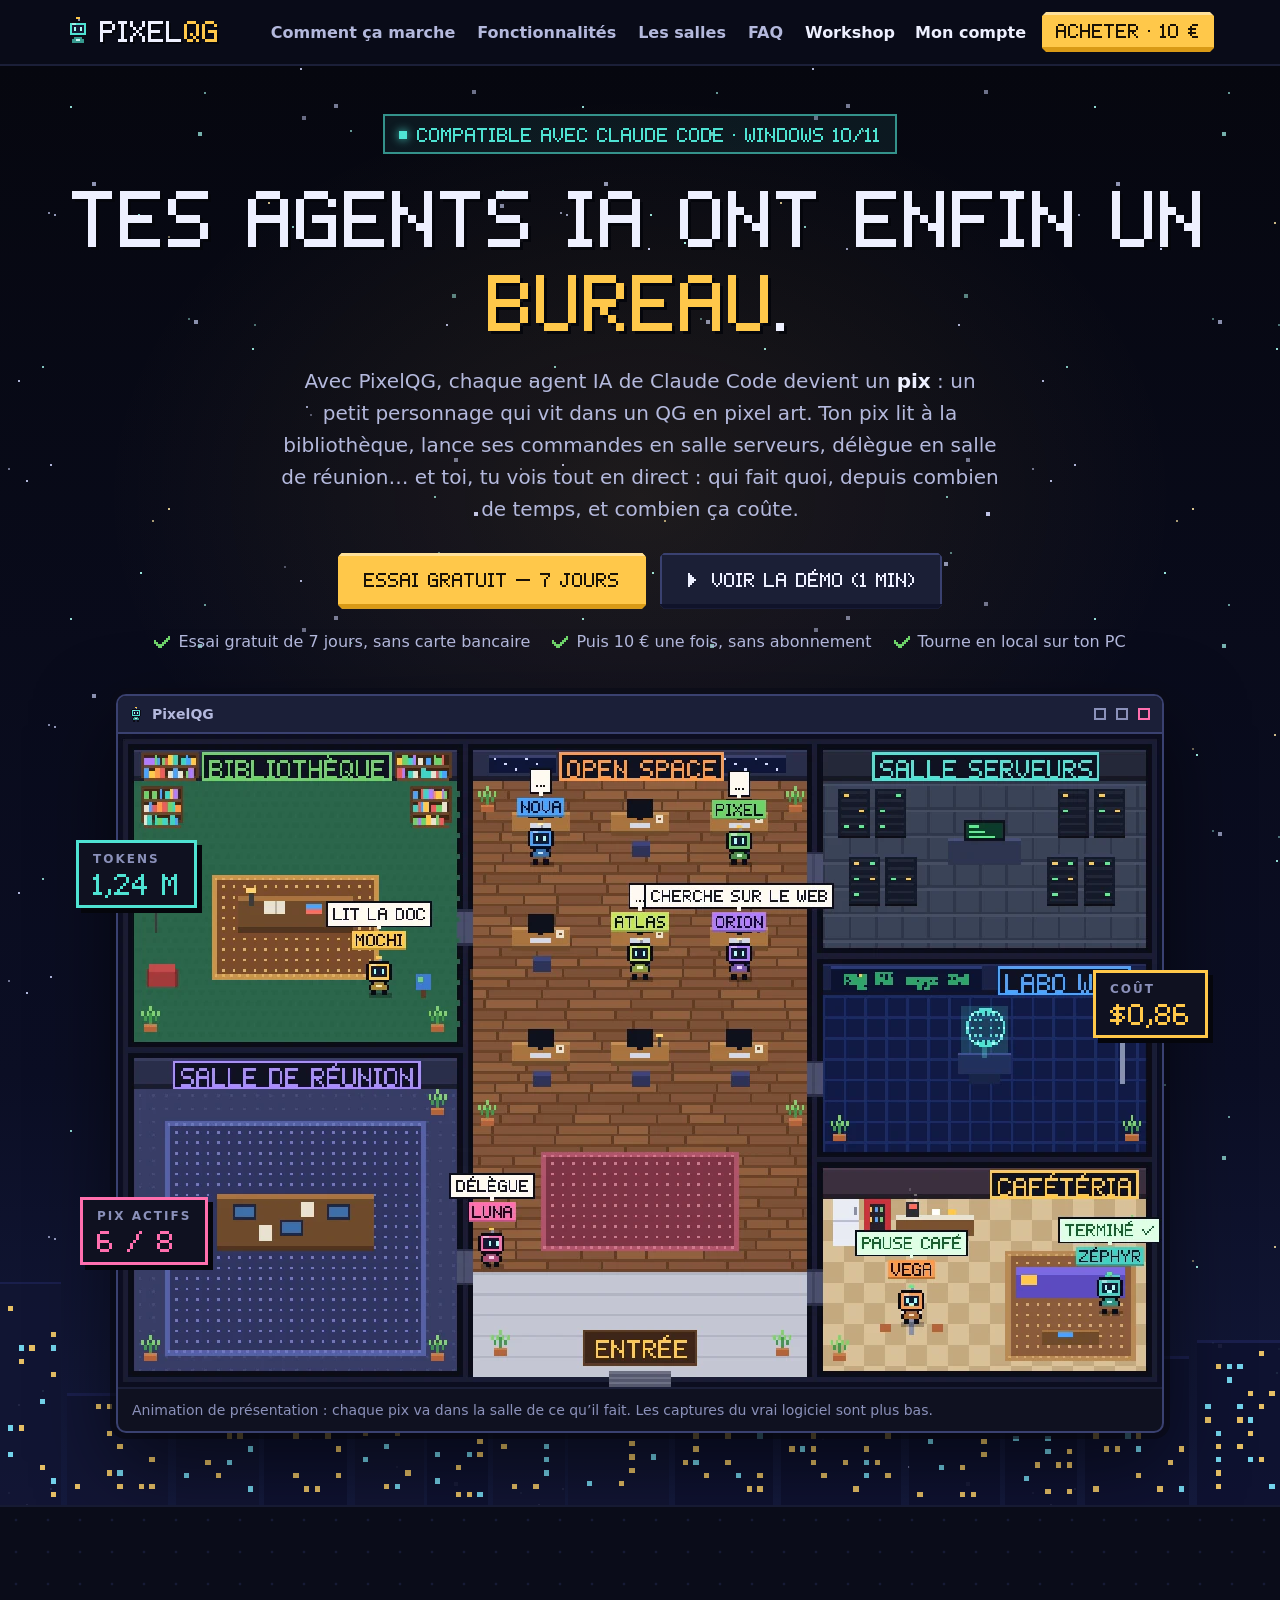
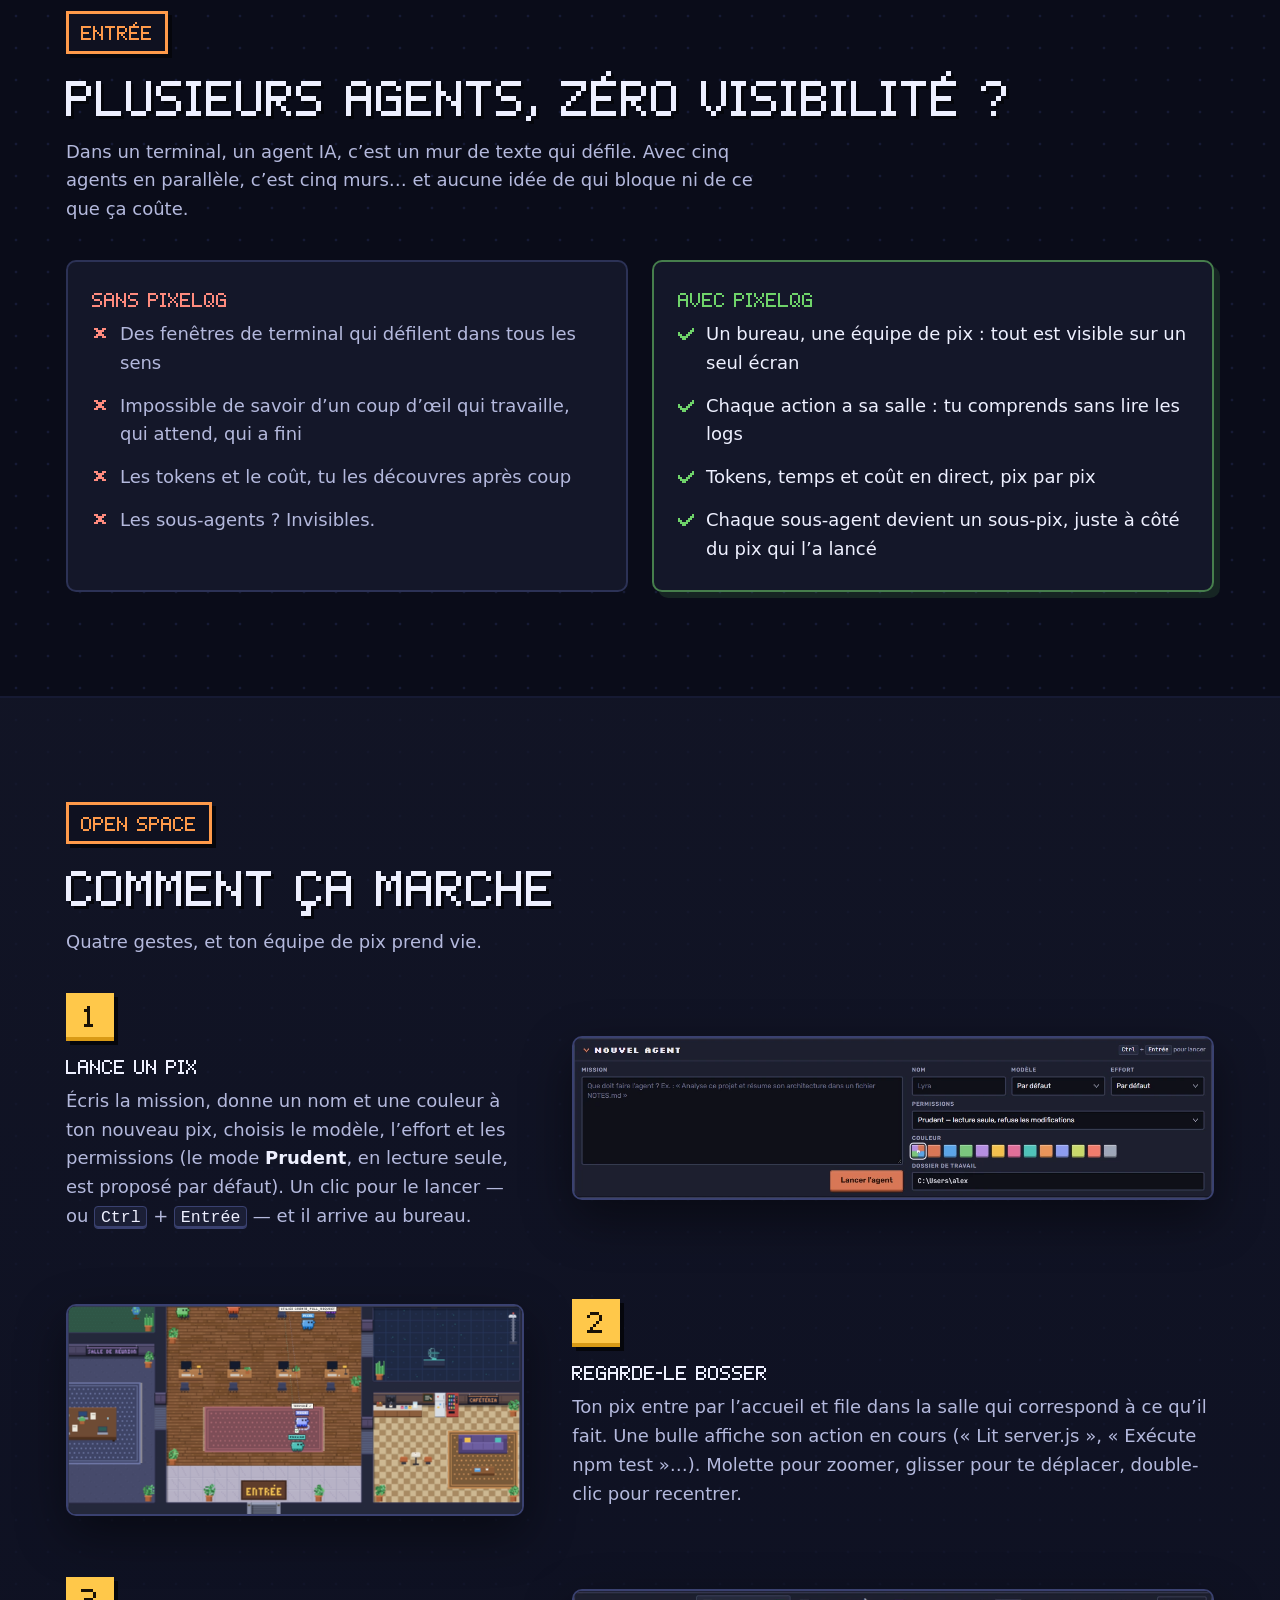
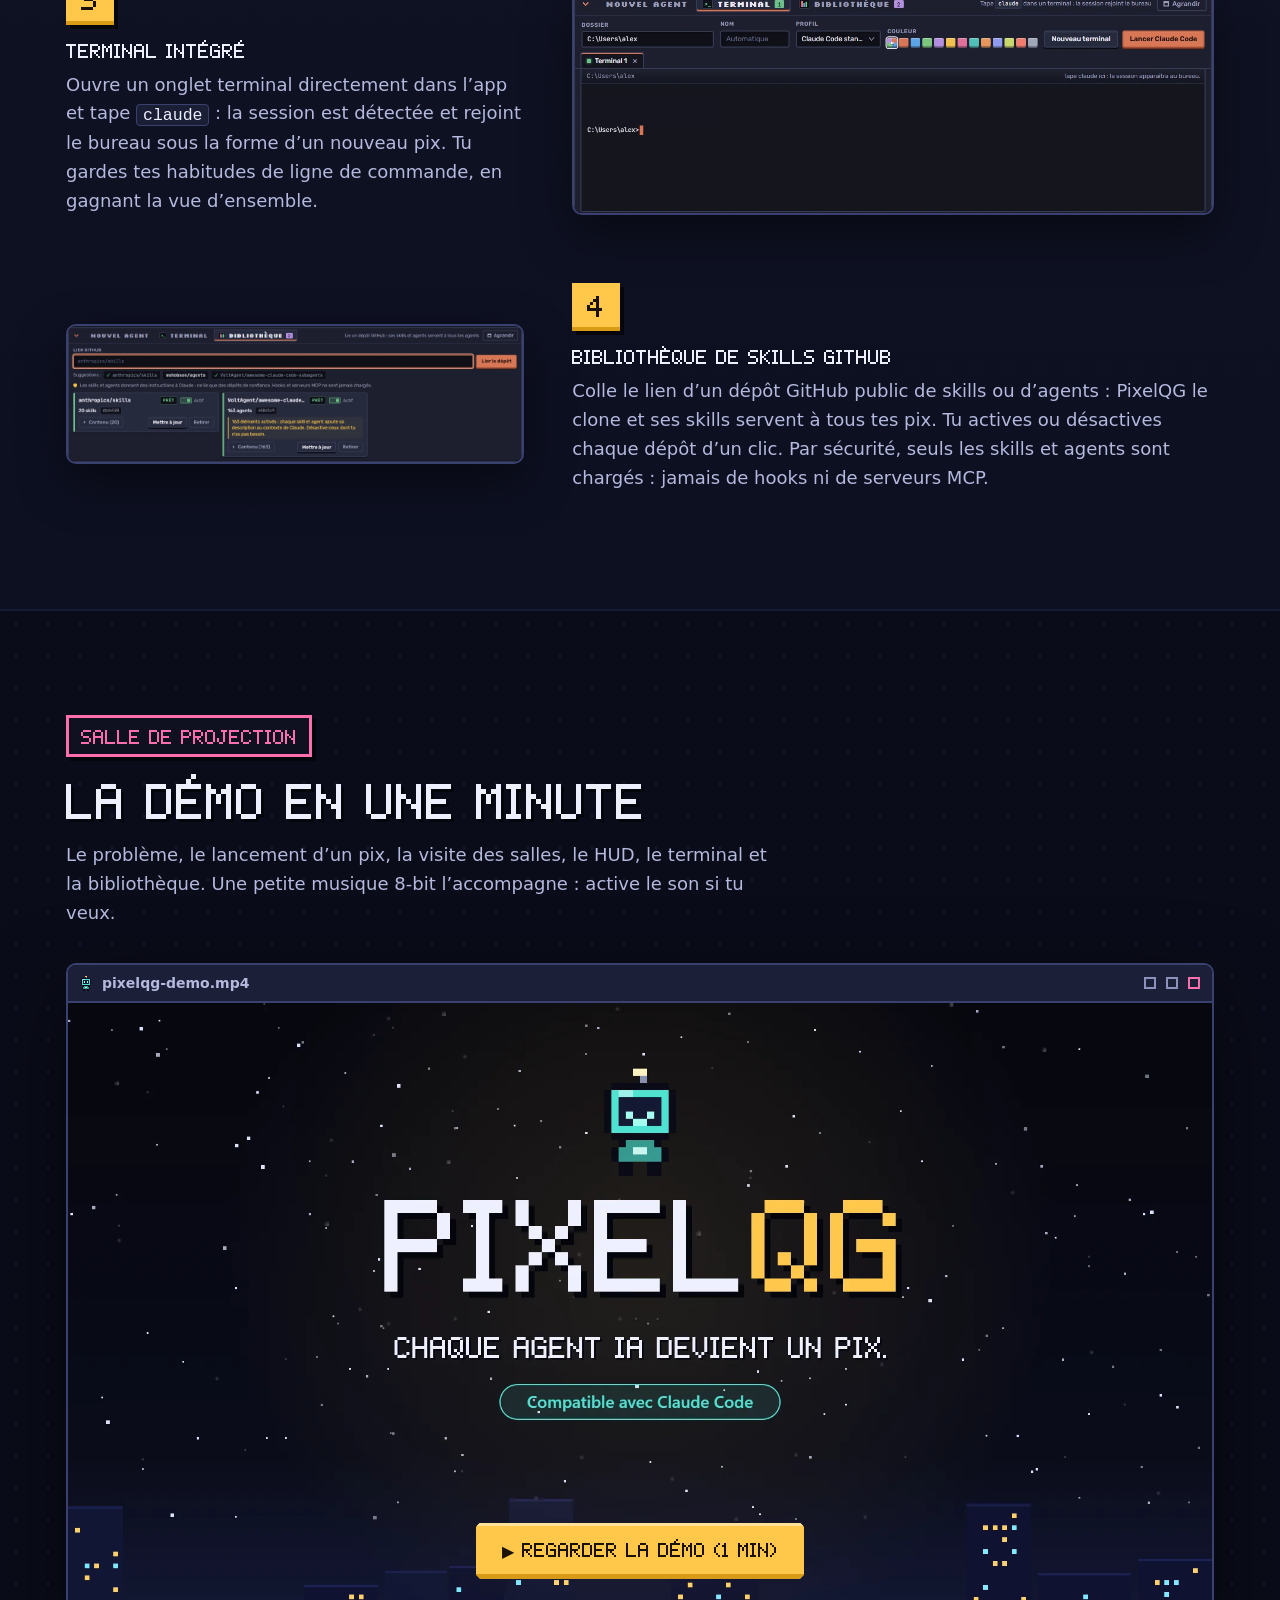
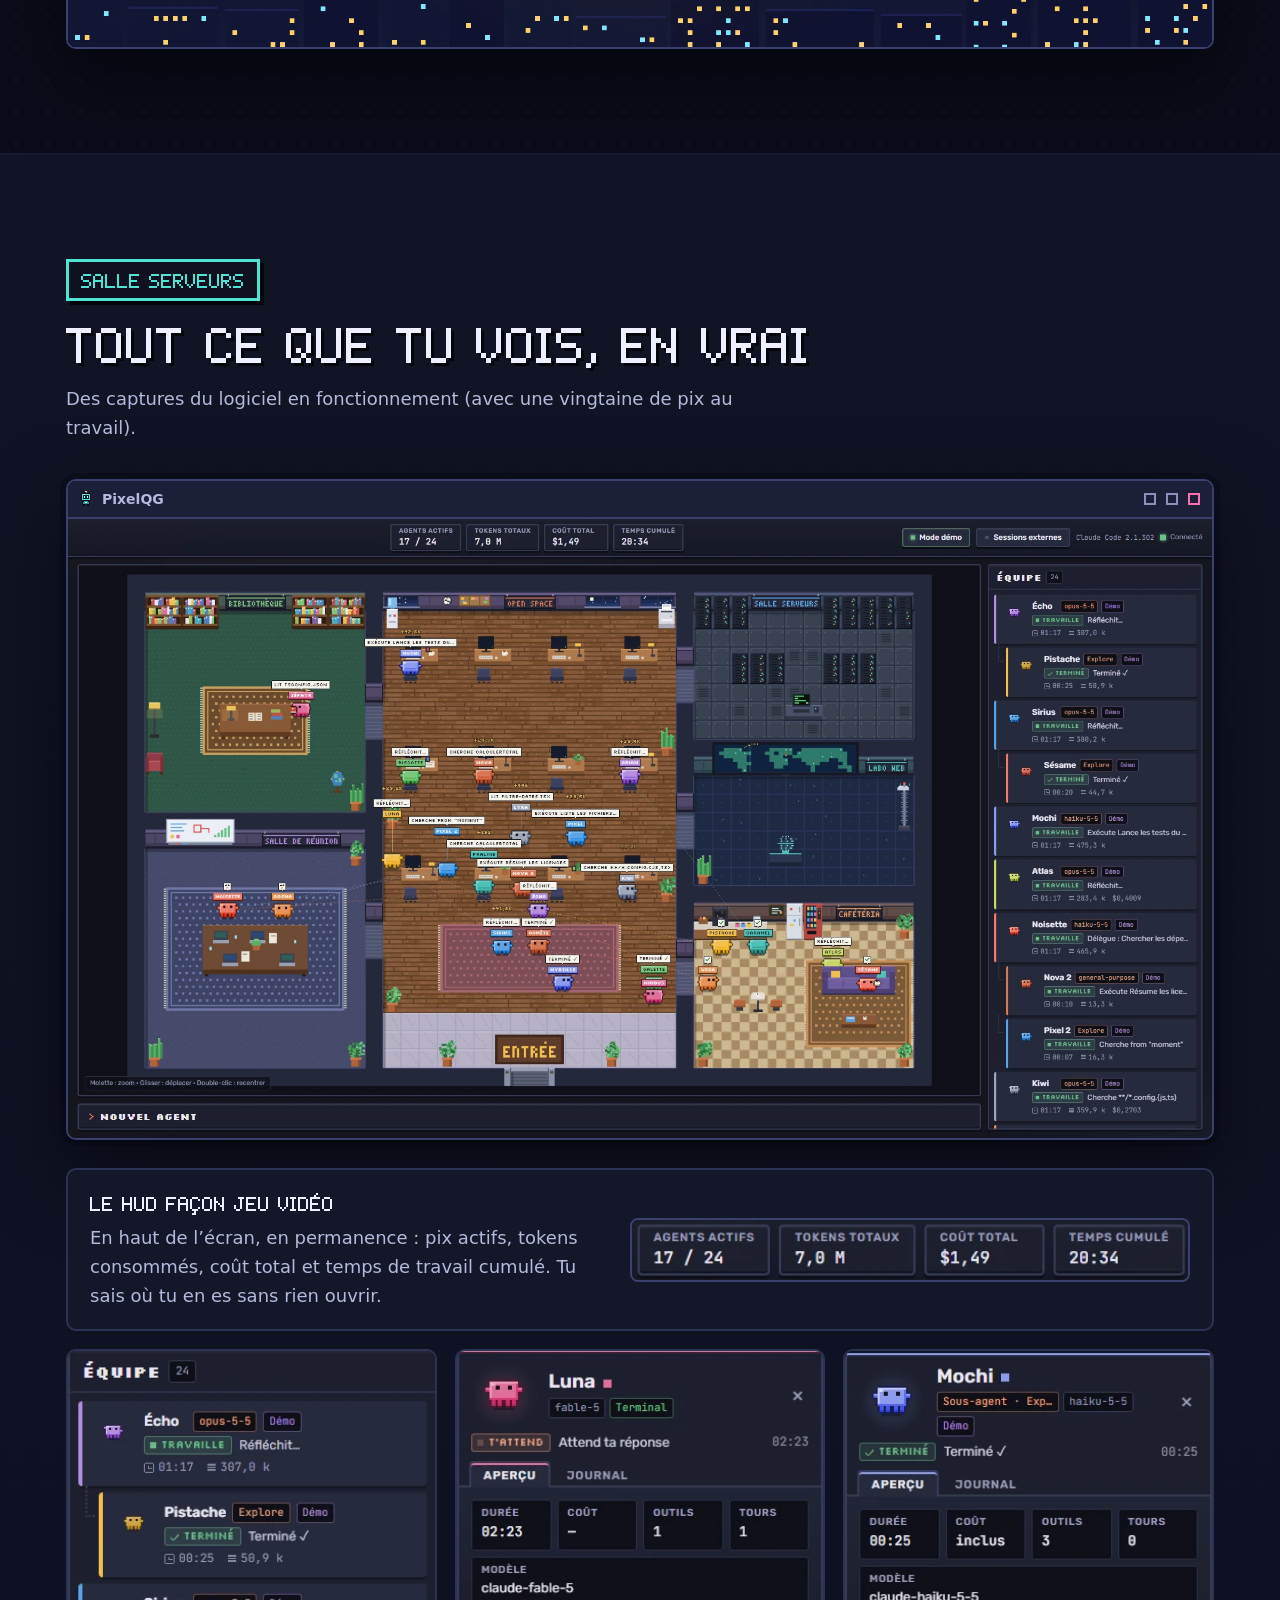
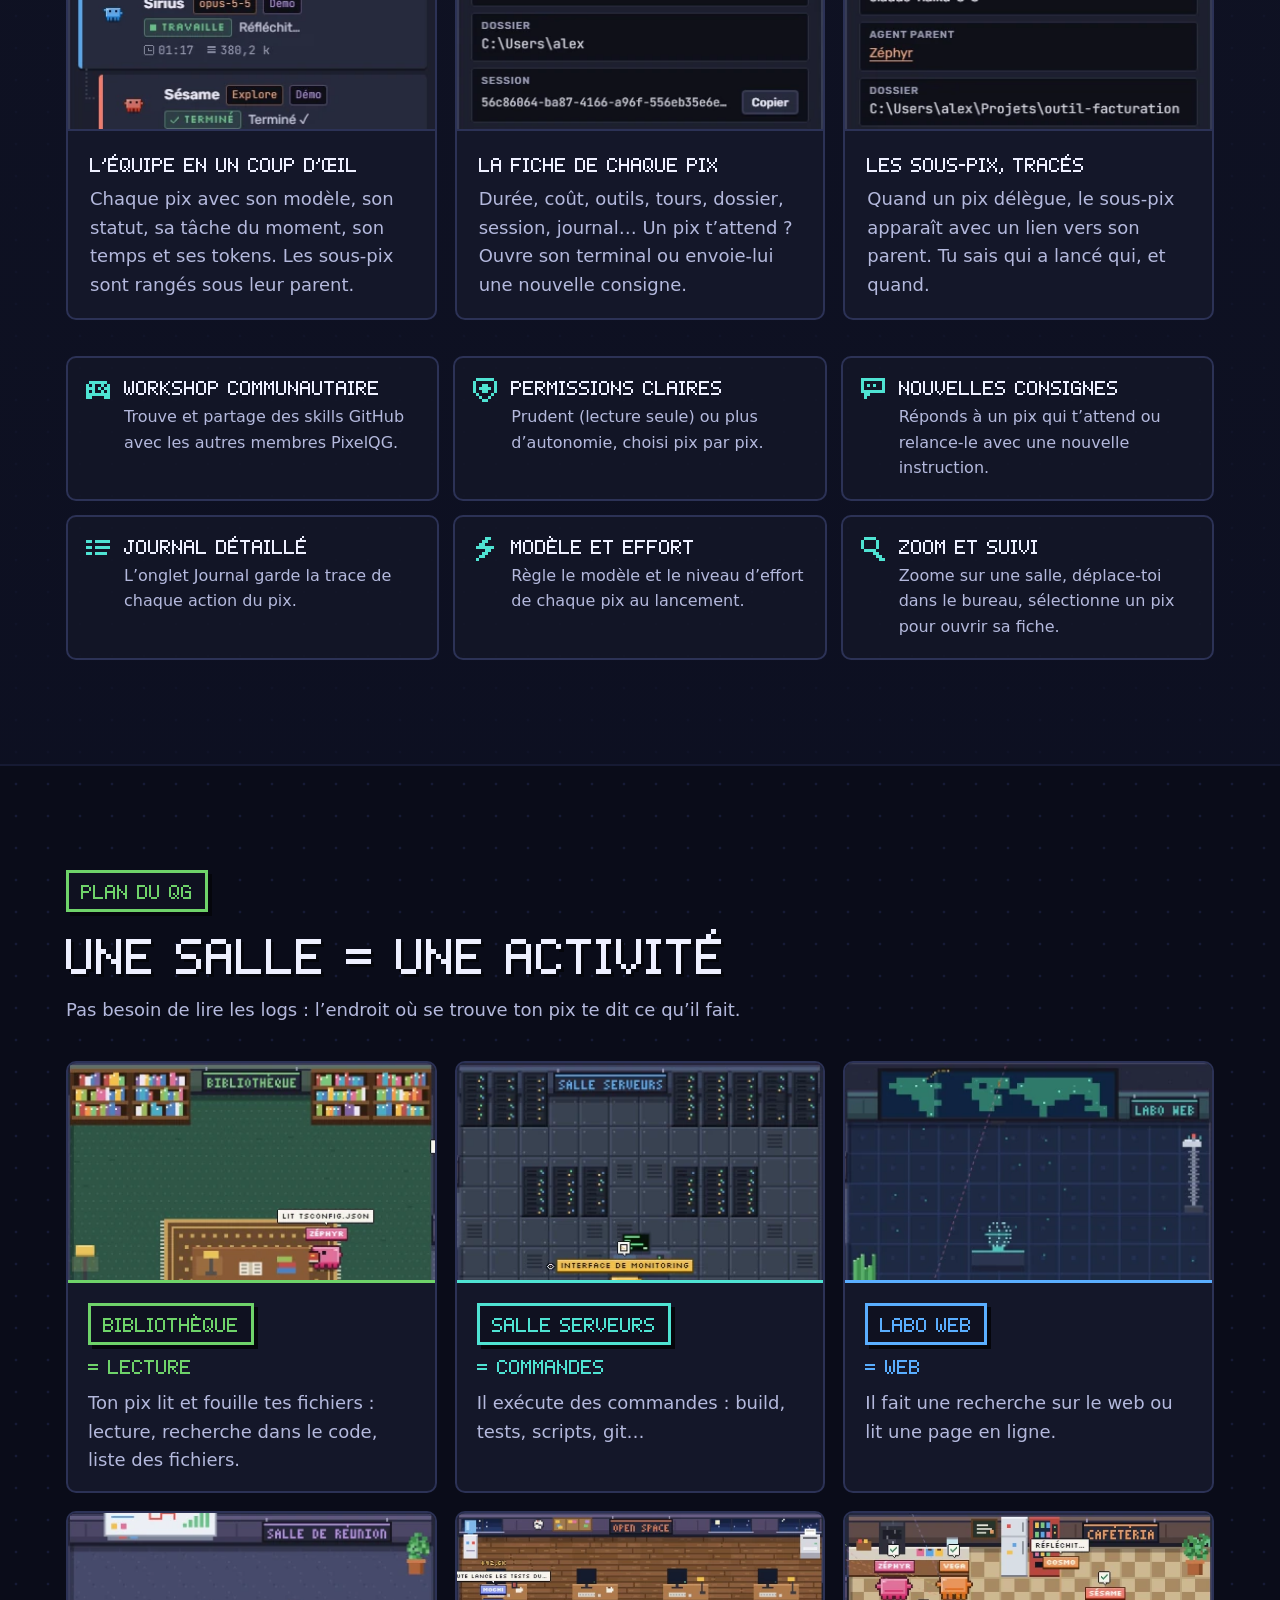
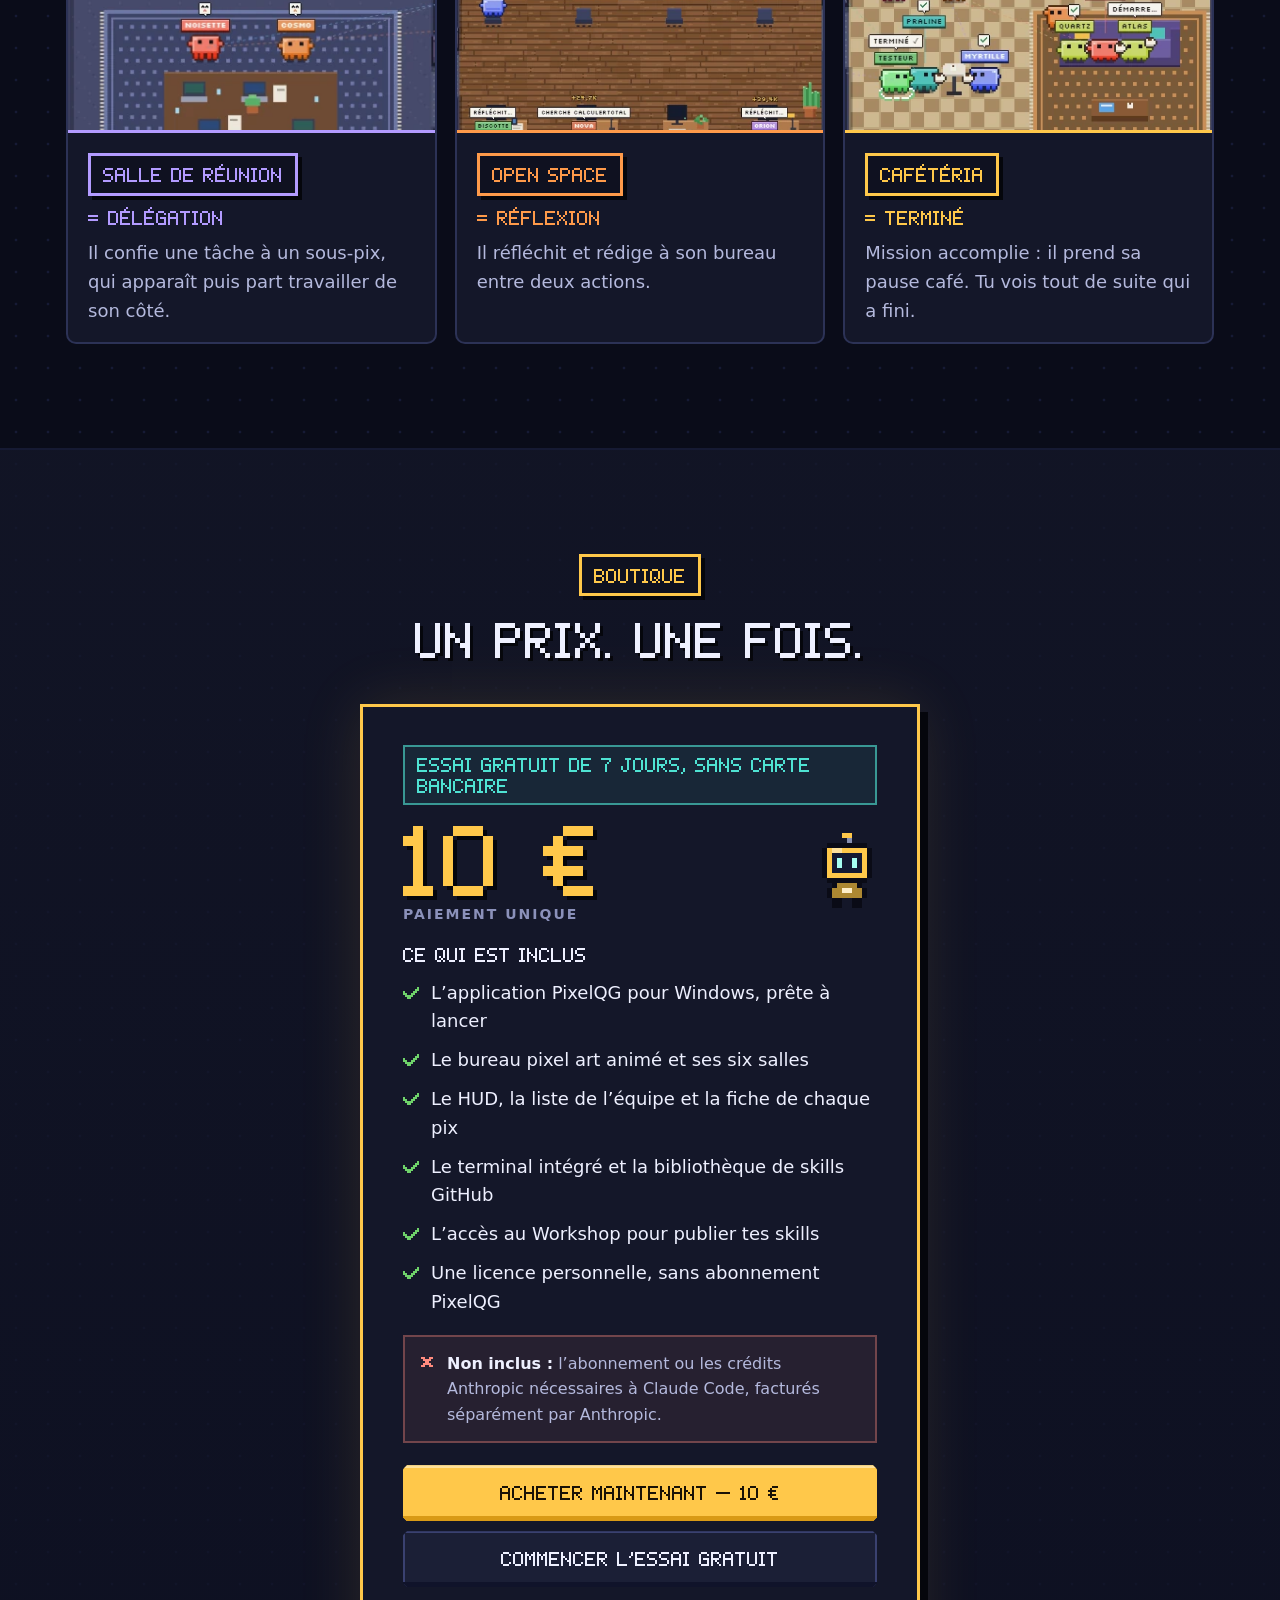
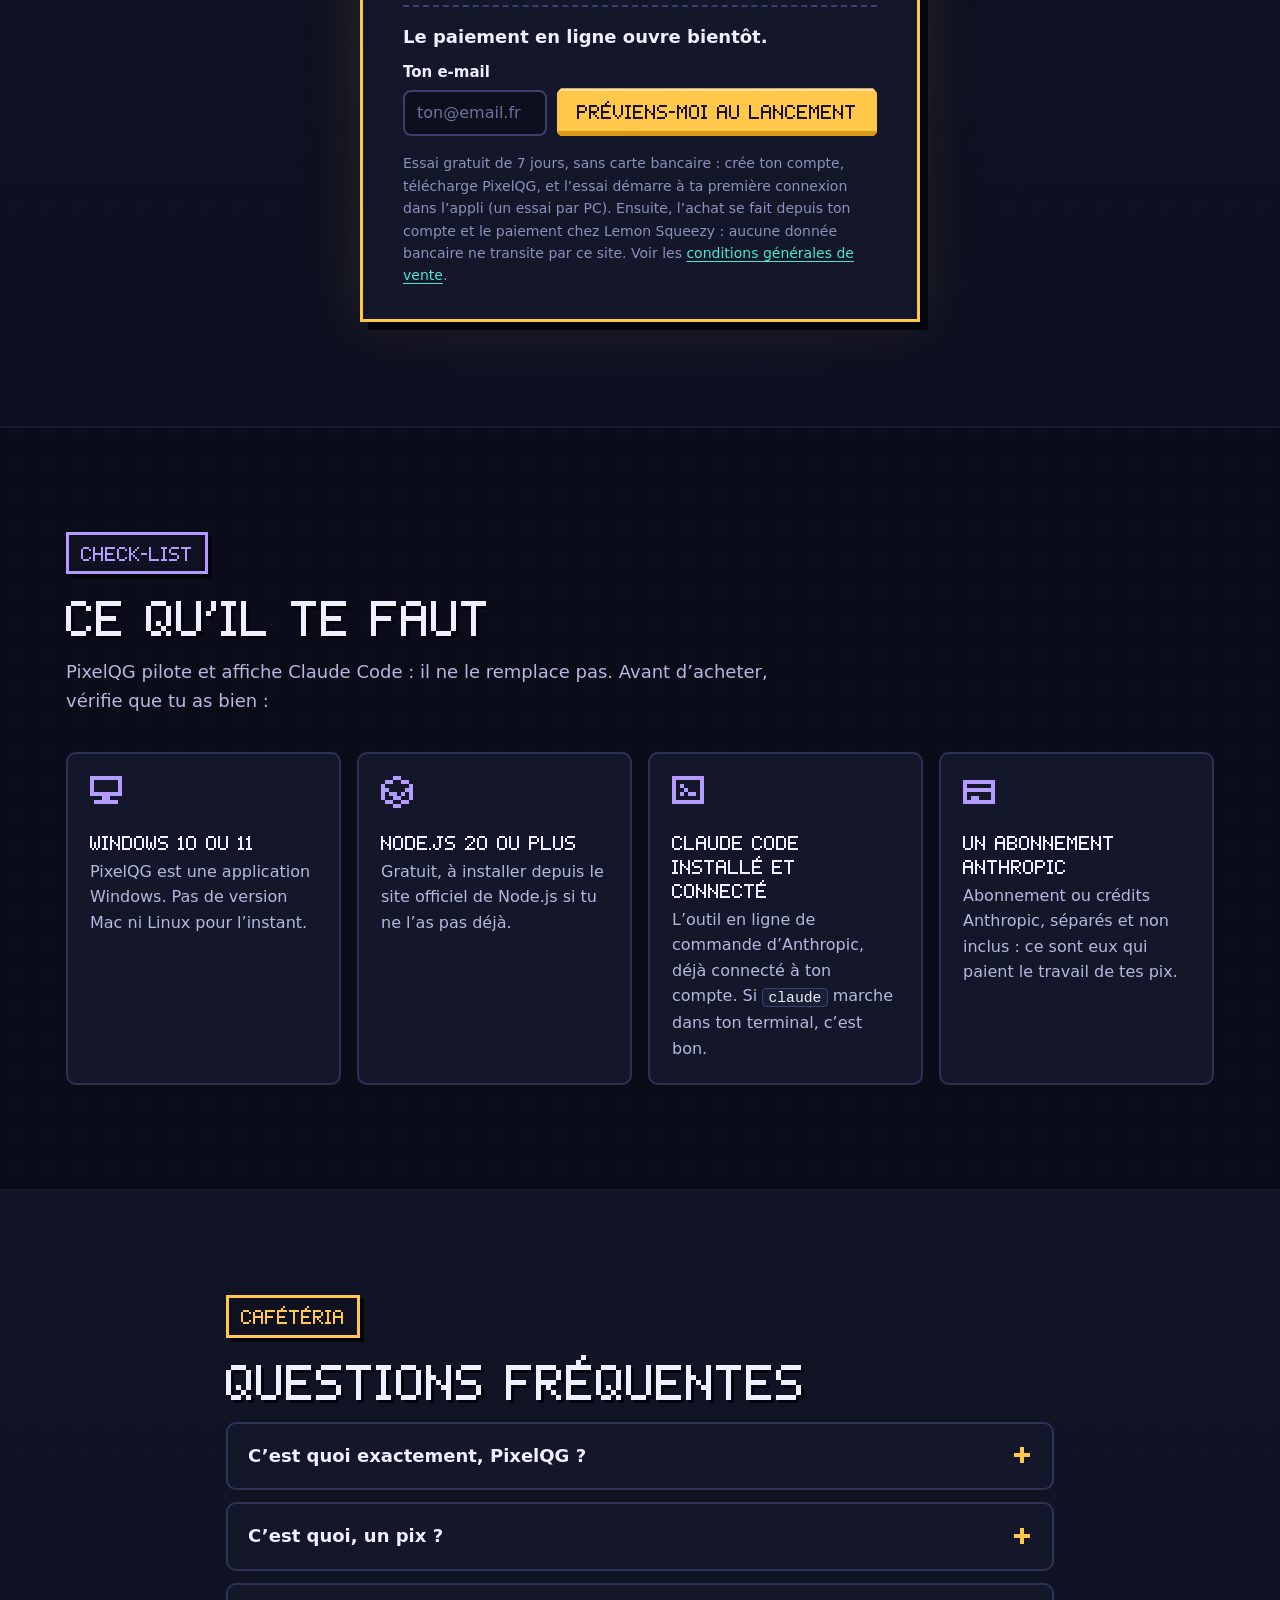
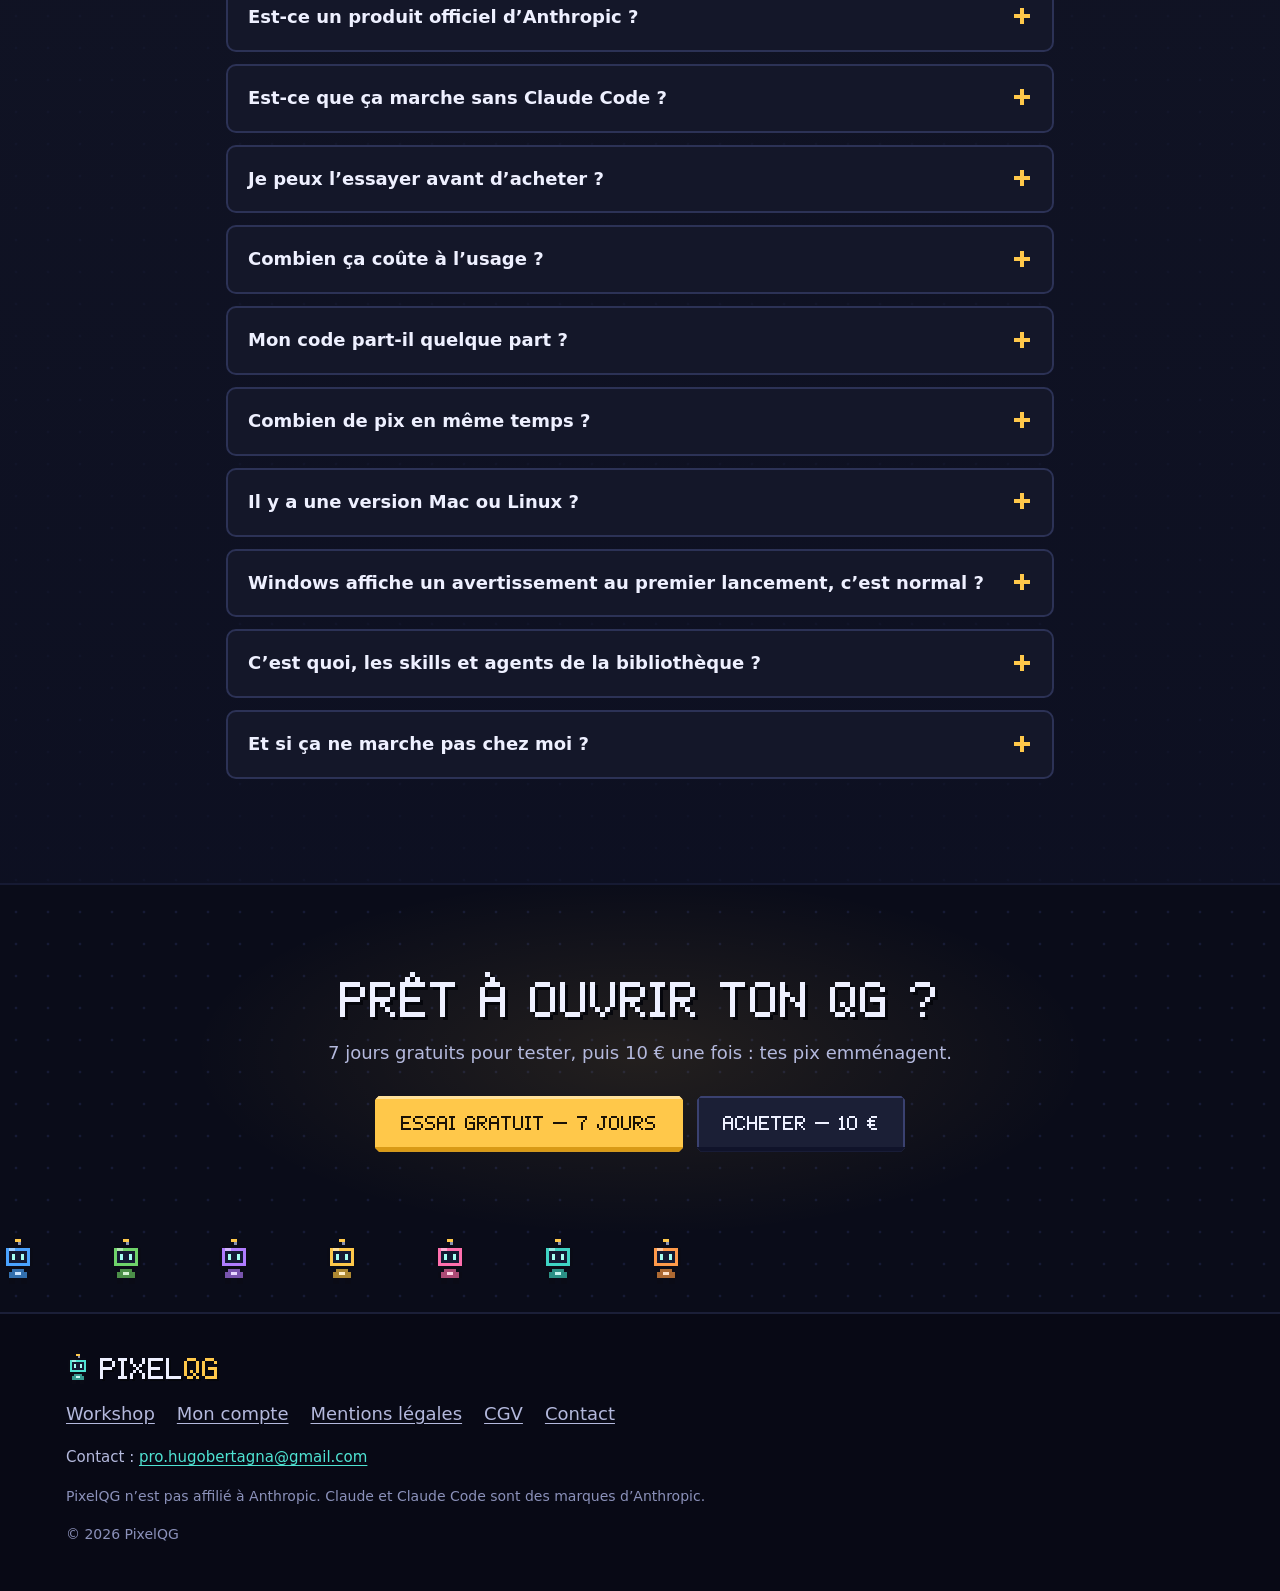
==== commit 6cc69380: "Branding : les agents s'appellent des « pix » (site, démo, clips) Co-Authored-By: Claude Opus 5.5 <n" ====
--- a/index.html
+++ b/index.html
@@ -4,14 +4,14 @@
 <meta charset="utf-8">
 <meta name="viewport" content="width=device-width, initial-scale=1">
 <title>PixelQG — tes agents IA ont enfin un bureau</title>
-<meta name="description" content="PixelQG transforme tes agents Claude Code en petits personnages pixel art qui travaillent dans un QG : une salle par activité, tokens, temps et coût en direct. App Windows, essai gratuit de 7 jours, puis 10 € en paiement unique.">
+<meta name="description" content="Avec PixelQG, chaque agent IA de Claude Code devient un pix : un petit personnage pixel art qui travaille dans un QG, avec une salle par activité et les tokens, le temps et le coût en direct. App Windows, essai gratuit de 7 jours, puis 10 € en paiement unique.">
 <meta name="theme-color" content="#0a0c19">
 <meta name="color-scheme" content="dark">
 <!-- Réseaux sociaux : une fois le site en ligne, remplace og:image par l'adresse complète (https://ton-site/images/og-image.jpg). -->
 <meta property="og:type" content="website">
 <meta property="og:locale" content="fr_FR">
 <meta property="og:title" content="PixelQG — tes agents IA ont enfin un bureau">
-<meta property="og:description" content="Regarde tes agents Claude Code bosser dans un bureau en pixel art, avec tokens, temps et coût en direct. 10 €, paiement unique.">
+<meta property="og:description" content="Chaque agent IA de Claude Code devient un pix qui bosse dans un bureau en pixel art, avec tokens, temps et coût en direct. Essai gratuit de 7 jours, puis 10 € une fois.">
 <meta property="og:image" content="images/og-image.jpg">
 <meta name="twitter:card" content="summary_large_image">
 <link rel="icon" href="favicon.png" type="image/png">
@@ -54,7 +54,7 @@
   <div class="wrap hero__in">
     <p class="badge"><span class="badge__dot" aria-hidden="true"></span>Compatible avec Claude Code · Windows 10/11</p>
     <h1 id="hero-titre" class="h1">Tes agents IA ont enfin un <span class="hl">bureau</span>.</h1>
-    <p class="lead">PixelQG transforme chaque agent Claude Code en petit personnage qui vit dans un QG en pixel art. Il lit à la bibliothèque, lance ses commandes en salle serveurs, délègue en salle de réunion… et toi, tu vois tout en direct&nbsp;: qui fait quoi, depuis combien de temps, et combien ça coûte.</p>
+    <p class="lead">Avec PixelQG, chaque agent IA de Claude Code devient un <strong>pix</strong>&nbsp;: un petit personnage qui vit dans un QG en pixel art. Ton pix lit à la bibliothèque, lance ses commandes en salle serveurs, délègue en salle de réunion… et toi, tu vois tout en direct&nbsp;: qui fait quoi, depuis combien de temps, et combien ça coûte.</p>
     <div class="cta">
       <a class="btn btn--lg" href="compte.html#inscription">Essai gratuit — 7 jours</a>
       <a class="btn btn--lg btn--ghost" href="#demo"><svg class="ico" viewBox="0 0 8 8" aria-hidden="true"><path d="M1 0h1v1H1zM1 1h2v1H1zM1 2h3v1H1zM1 3h4v1H1zM1 4h3v1H1zM1 5h2v1H1zM1 6h1v1H1z"/></svg>Voir la démo (1&nbsp;min)</a>
@@ -75,11 +75,11 @@
              poster="video/hero-loop-poster.webp" aria-describedby="hero-video-desc">
         <source src="video/hero-loop.mp4" type="video/mp4">
       </video>
-      <figcaption id="hero-video-desc" class="win__cap">Animation de présentation&nbsp;: chaque personnage va dans la salle de ce qu’il fait. Les captures du vrai logiciel sont plus bas.</figcaption>
+      <figcaption id="hero-video-desc" class="win__cap">Animation de présentation&nbsp;: chaque pix va dans la salle de ce qu’il fait. Les captures du vrai logiciel sont plus bas.</figcaption>
     </figure>
     <div class="float float--a" aria-hidden="true"><span>Tokens</span><b>1,24 M</b></div>
     <div class="float float--b" aria-hidden="true"><span>Coût</span><b>$0,86</b></div>
-    <div class="float float--c" aria-hidden="true"><span>Agents</span><b>6 / 8</b></div>
+    <div class="float float--c" aria-hidden="true"><span>Pix actifs</span><b>6 / 8</b></div>
   </div>
   <div class="skyline" aria-hidden="true"></div>
 </section>
@@ -103,10 +103,10 @@
       <div class="vs__col vs__col--good">
         <h3 class="h3">Avec PixelQG</h3>
         <ul>
-          <li><svg class="ico" viewBox="0 0 8 8" aria-hidden="true"><path d="M7 1h1v1H7zM6 2h2v1H6zM0 3h1v1H0zM5 3h2v1H5zM0 4h2v1H0zM4 4h2v1H4zM1 5h4v1H1zM2 6h2v1H2z"/></svg>Un bureau, une équipe&nbsp;: tout est visible sur un seul écran</li>
+          <li><svg class="ico" viewBox="0 0 8 8" aria-hidden="true"><path d="M7 1h1v1H7zM6 2h2v1H6zM0 3h1v1H0zM5 3h2v1H5zM0 4h2v1H0zM4 4h2v1H4zM1 5h4v1H1zM2 6h2v1H2z"/></svg>Un bureau, une équipe de pix&nbsp;: tout est visible sur un seul écran</li>
           <li><svg class="ico" viewBox="0 0 8 8" aria-hidden="true"><path d="M7 1h1v1H7zM6 2h2v1H6zM0 3h1v1H0zM5 3h2v1H5zM0 4h2v1H0zM4 4h2v1H4zM1 5h4v1H1zM2 6h2v1H2z"/></svg>Chaque action a sa salle&nbsp;: tu comprends sans lire les logs</li>
-          <li><svg class="ico" viewBox="0 0 8 8" aria-hidden="true"><path d="M7 1h1v1H7zM6 2h2v1H6zM0 3h1v1H0zM5 3h2v1H5zM0 4h2v1H0zM4 4h2v1H4zM1 5h4v1H1zM2 6h2v1H2z"/></svg>Tokens, temps et coût en direct, agent par agent</li>
-          <li><svg class="ico" viewBox="0 0 8 8" aria-hidden="true"><path d="M7 1h1v1H7zM6 2h2v1H6zM0 3h1v1H0zM5 3h2v1H5zM0 4h2v1H0zM4 4h2v1H4zM1 5h4v1H1zM2 6h2v1H2z"/></svg>Les sous-agents apparaissent à côté de l’agent qui les a lancés</li>
+          <li><svg class="ico" viewBox="0 0 8 8" aria-hidden="true"><path d="M7 1h1v1H7zM6 2h2v1H6zM0 3h1v1H0zM5 3h2v1H5zM0 4h2v1H0zM4 4h2v1H4zM1 5h4v1H1zM2 6h2v1H2z"/></svg>Tokens, temps et coût en direct, pix par pix</li>
+          <li><svg class="ico" viewBox="0 0 8 8" aria-hidden="true"><path d="M7 1h1v1H7zM6 2h2v1H6zM0 3h1v1H0zM5 3h2v1H5zM0 4h2v1H0zM4 4h2v1H4zM1 5h4v1H1zM2 6h2v1H2z"/></svg>Chaque sous-agent devient un sous-pix, juste à côté du pix qui l’a lancé</li>
         </ul>
       </div>
     </div>
@@ -118,13 +118,13 @@
   <div class="wrap">
     <p class="sign" style="--c: var(--orange)" aria-hidden="true">Open space</p>
     <h2 id="comment-titre" class="h2">Comment ça marche</h2>
-    <p class="sub">Quatre gestes, et ton équipe d’agents prend vie.</p>
+    <p class="sub">Quatre gestes, et ton équipe de pix prend vie.</p>
     <ol class="steps">
       <li class="step">
         <div class="step__txt">
           <span class="step__n" aria-hidden="true">1</span>
-          <h3 class="h3">Lance un agent</h3>
-          <p>Écris la mission, donne-lui un nom et une couleur, choisis le modèle, l’effort et les permissions (le mode <strong>Prudent</strong>, en lecture seule, est proposé par défaut). Un clic sur «&nbsp;Lancer l’agent&nbsp;» — ou <kbd>Ctrl</kbd>&nbsp;+&nbsp;<kbd>Entrée</kbd> — et il arrive au bureau.</p>
+          <h3 class="h3">Lance un pix</h3>
+          <p>Écris la mission, donne un nom et une couleur à ton nouveau pix, choisis le modèle, l’effort et les permissions (le mode <strong>Prudent</strong>, en lecture seule, est proposé par défaut). Un clic pour le lancer — ou <kbd>Ctrl</kbd>&nbsp;+&nbsp;<kbd>Entrée</kbd> — et il arrive au bureau.</p>
         </div>
         <figure class="shot"><img src="images/launch-form.webp" width="1196" height="300" loading="lazy" decoding="async" alt="Le panneau « Nouvel agent » : champ Mission, nom, modèle, effort, permissions « Prudent — lecture seule », couleurs et dossier de travail, avec le bouton « Lancer l’agent »."></figure>
       </li>
@@ -132,15 +132,15 @@
         <div class="step__txt">
           <span class="step__n" aria-hidden="true">2</span>
           <h3 class="h3">Regarde-le bosser</h3>
-          <p>Ton agent entre par l’accueil et file dans la salle qui correspond à ce qu’il fait. Une bulle affiche son action en cours («&nbsp;Lit server.js&nbsp;», «&nbsp;Exécute npm test&nbsp;»…). Molette pour zoomer, glisser pour te déplacer, double-clic pour recentrer.</p>
-        </div>
-        <figure class="shot"><img src="images/follow-office.webp" width="1194" height="548" loading="lazy" decoding="async" alt="Vue zoomée du bureau : l’open space avec deux agents sur le tapis, l’un marqué « Terminé », la salle de réunion à gauche et la cafétéria à droite."></figure>
+          <p>Ton pix entre par l’accueil et file dans la salle qui correspond à ce qu’il fait. Une bulle affiche son action en cours («&nbsp;Lit server.js&nbsp;», «&nbsp;Exécute npm test&nbsp;»…). Molette pour zoomer, glisser pour te déplacer, double-clic pour recentrer.</p>
+        </div>
+        <figure class="shot"><img src="images/follow-office.webp" width="1194" height="548" loading="lazy" decoding="async" alt="Vue zoomée du bureau : l’open space avec deux pix sur le tapis, l’un marqué « Terminé », la salle de réunion à gauche et la cafétéria à droite."></figure>
       </li>
       <li class="step">
         <div class="step__txt">
           <span class="step__n" aria-hidden="true">3</span>
           <h3 class="h3">Terminal intégré</h3>
-          <p>Ouvre un onglet terminal directement dans l’app et tape <code>claude</code>&nbsp;: la session est détectée et rejoint le bureau avec son propre personnage. Tu gardes tes habitudes de ligne de commande, en gagnant la vue d’ensemble.</p>
+          <p>Ouvre un onglet terminal directement dans l’app et tape <code>claude</code>&nbsp;: la session est détectée et rejoint le bureau sous la forme d’un nouveau pix. Tu gardes tes habitudes de ligne de commande, en gagnant la vue d’ensemble.</p>
         </div>
         <figure class="shot"><img src="images/terminal.webp" width="1196" height="416" loading="lazy" decoding="async" alt="L’onglet Terminal de PixelQG : dossier, nom, profil, couleur, boutons « Nouveau terminal » et « Lancer Claude Code », et une invite de commande prête."></figure>
       </li>
@@ -148,7 +148,7 @@
         <div class="step__txt">
           <span class="step__n" aria-hidden="true">4</span>
           <h3 class="h3">Bibliothèque de skills GitHub</h3>
-          <p>Colle le lien d’un dépôt GitHub public de skills ou d’agents&nbsp;: PixelQG le clone et ses skills servent à tous tes agents. Tu actives ou désactives chaque dépôt d’un clic. Par sécurité, seuls les skills et agents sont chargés&nbsp;: jamais de hooks ni de serveurs MCP.</p>
+          <p>Colle le lien d’un dépôt GitHub public de skills ou d’agents&nbsp;: PixelQG le clone et ses skills servent à tous tes pix. Tu actives ou désactives chaque dépôt d’un clic. Par sécurité, seuls les skills et agents sont chargés&nbsp;: jamais de hooks ni de serveurs MCP.</p>
         </div>
         <figure class="shot"><img src="images/library.webp" width="1196" height="360" loading="lazy" decoding="async" alt="L’onglet Bibliothèque : un champ « Lien GitHub », le bouton « Lier le dépôt » et deux dépôts liés marqués « Prêt » (20 skills et 163 agents)."></figure>
       </li>
@@ -161,7 +161,7 @@
   <div class="wrap">
     <p class="sign" style="--c: var(--pink)" aria-hidden="true">Salle de projection</p>
     <h2 id="demo-titre" class="h2">La démo en une minute</h2>
-    <p class="sub">Le problème, le lancement d’un agent, la visite des salles, le HUD, le terminal et la bibliothèque. Une petite musique 8-bit l’accompagne&nbsp;: active le son si tu veux.</p>
+    <p class="sub">Le problème, le lancement d’un pix, la visite des salles, le HUD, le terminal et la bibliothèque. Une petite musique 8-bit l’accompagne&nbsp;: active le son si tu veux.</p>
     <figure class="win win--video">
       <div class="win__bar" aria-hidden="true"><img class="px" src="images/bot-cyan.png" width="12" height="15" alt=""><span>pixelqg-demo.mp4</span><i></i><i></i><i></i></div>
       <video controls preload="none" playsinline width="1920" height="1080" poster="video/pixelqg-demo-poster.webp">
@@ -177,50 +177,50 @@
   <div class="wrap">
     <p class="sign" style="--c: var(--cyan)" aria-hidden="true">Salle serveurs</p>
     <h2 id="fonctions-titre" class="h2">Tout ce que tu vois, en vrai</h2>
-    <p class="sub">Des captures du logiciel en fonctionnement (avec une vingtaine d’agents au travail).</p>
+    <p class="sub">Des captures du logiciel en fonctionnement (avec une vingtaine de pix au travail).</p>
     <figure class="win win--shot">
       <div class="win__bar" aria-hidden="true"><img class="px" src="images/bot-cyan.png" width="12" height="15" alt=""><span>PixelQG</span><i></i><i></i><i></i></div>
-      <img src="images/app-full.webp" width="1920" height="1040" loading="lazy" decoding="async" alt="L’écran principal de PixelQG : le HUD en haut (17 agents actifs sur 24, 7,0 M de tokens, 1,49 $, 20 min 34 cumulées), le bureau pixel art avec ses six salles remplies d’agents, et la liste de l’équipe à droite.">
+      <img src="images/app-full.webp" width="1920" height="1040" loading="lazy" decoding="async" alt="L’écran principal de PixelQG : le HUD en haut (17 pix actifs sur 24, 7,0 M de tokens, 1,49 $, 20 min 34 cumulées), le bureau pixel art avec ses six salles remplies de pix, et la liste de l’équipe à droite.">
     </figure>
 
     <div class="bento">
       <article class="card card--wide">
         <div class="card__txt">
           <h3 class="h3">Le HUD façon jeu vidéo</h3>
-          <p>En haut de l’écran, en permanence&nbsp;: agents actifs, tokens consommés, coût total et temps de travail cumulé. Tu sais où tu en es sans rien ouvrir.</p>
+          <p>En haut de l’écran, en permanence&nbsp;: pix actifs, tokens consommés, coût total et temps de travail cumulé. Tu sais où tu en es sans rien ouvrir.</p>
         </div>
         <img class="card__img card__img--hud" src="images/hud.webp" width="500" height="54" loading="lazy" decoding="async" alt="Le HUD : Agents actifs 17 / 24, Tokens totaux 7,0 M, Coût total 1,49 $, Temps cumulé 20:34.">
       </article>
       <article class="card">
-        <img class="card__img card__img--tall" src="images/roster.webp" width="358" height="948" loading="lazy" decoding="async" alt="La liste de l’équipe : chaque agent avec son modèle, son statut (Travaille, Terminé), sa tâche en cours, son temps et ses tokens ; les sous-agents sont indentés sous leur parent.">
+        <img class="card__img card__img--tall" src="images/roster.webp" width="358" height="948" loading="lazy" decoding="async" alt="La liste de l’équipe : chaque pix avec son modèle, son statut (Travaille, Terminé), sa tâche en cours, son temps et ses tokens ; les sous-pix sont indentés sous leur parent.">
         <div class="card__txt">
           <h3 class="h3">L’équipe en un coup d’œil</h3>
-          <p>Chaque agent avec son modèle, son statut, sa tâche du moment, son temps et ses tokens. Les sous-agents sont rangés sous leur parent.</p>
+          <p>Chaque pix avec son modèle, son statut, sa tâche du moment, son temps et ses tokens. Les sous-pix sont rangés sous leur parent.</p>
         </div>
       </article>
       <article class="card">
-        <img class="card__img card__img--tall" src="images/agent-card.webp" width="360" height="552" loading="lazy" decoding="async" alt="La fiche de l’agent Luna, statut « T’attend » : durée, coût, outils, tours, modèle, dossier, session, horaires, jauge de tokens et boutons « Arrêter » et « Voir son terminal ».">
+        <img class="card__img card__img--tall" src="images/agent-card.webp" width="360" height="552" loading="lazy" decoding="async" alt="La fiche du pix Luna, statut « T’attend » : durée, coût, outils, tours, modèle, dossier, session, horaires, jauge de tokens et boutons « Arrêter » et « Voir son terminal ».">
         <div class="card__txt">
-          <h3 class="h3">La fiche de chaque agent</h3>
-          <p>Durée, coût, outils, tours, dossier, session, journal… Un agent t’attend&nbsp;? Ouvre son terminal ou envoie-lui une nouvelle consigne.</p>
+          <h3 class="h3">La fiche de chaque pix</h3>
+          <p>Durée, coût, outils, tours, dossier, session, journal… Un pix t’attend&nbsp;? Ouvre son terminal ou envoie-lui une nouvelle consigne.</p>
         </div>
       </article>
       <article class="card">
-        <img class="card__img card__img--tall" src="images/subagent-card.webp" width="360" height="572" loading="lazy" decoding="async" alt="La fiche du sous-agent Mochi, marqué « Terminé » : on voit son agent parent, Zéphyr, son dossier de travail et ses horaires.">
+        <img class="card__img card__img--tall" src="images/subagent-card.webp" width="360" height="572" loading="lazy" decoding="async" alt="La fiche du sous-pix Mochi, marqué « Terminé » : on voit son pix parent, Zéphyr, son dossier de travail et ses horaires.">
         <div class="card__txt">
-          <h3 class="h3">Les sous-agents, tracés</h3>
-          <p>Quand un agent délègue, le sous-agent apparaît avec un lien vers son parent. Tu sais qui a lancé qui, et quand.</p>
+          <h3 class="h3">Les sous-pix, tracés</h3>
+          <p>Quand un pix délègue, le sous-pix apparaît avec un lien vers son parent. Tu sais qui a lancé qui, et quand.</p>
         </div>
       </article>
     </div>
 
     <ul class="minis">
       <li><svg class="ico" viewBox="0 0 8 8" aria-hidden="true"><path d="M1 1h6v1H1zM0 2h1v1H0zM2 2h1v1H2zM5 2h1v1H5zM7 2h1v1H7zM0 3h3v1H0zM4 3h1v1H4zM6 3h2v1H6zM0 4h1v1H0zM2 4h1v1H2zM5 4h1v1H5zM7 4h1v1H7zM0 5h8v1H0zM0 6h2v1H0zM6 6h2v1H6z"/></svg><div><h3 class="h4">Workshop communautaire</h3><p>Trouve et partage des skills GitHub avec les autres membres PixelQG.</p></div></li>
-      <li><svg class="ico" viewBox="0 0 8 8" aria-hidden="true"><path d="M1 0h6v1H1zM0 1h1v1H0zM7 1h1v1H7zM0 2h1v1H0zM3 2h2v1H3zM7 2h1v1H7zM0 3h1v1H0zM2 3h4v1H2zM7 3h1v1H7zM0 4h1v1H0zM3 4h2v1H3zM7 4h1v1H7zM1 5h1v1H1zM6 5h1v1H6zM2 6h1v1H2zM5 6h1v1H5zM3 7h2v1H3z"/></svg><div><h3 class="h4">Permissions claires</h3><p>Prudent (lecture seule) ou plus d’autonomie, choisi agent par agent.</p></div></li>
-      <li><svg class="ico" viewBox="0 0 8 8" aria-hidden="true"><path d="M0 0h8v1H0zM0 1h1v1H0zM7 1h1v1H7zM0 2h1v1H0zM2 2h1v1H2zM4 2h1v1H4zM7 2h1v1H7zM0 3h1v1H0zM7 3h1v1H7zM0 4h8v1H0zM1 5h2v1H1zM1 6h1v1H1z"/></svg><div><h3 class="h4">Nouvelles consignes</h3><p>Réponds à un agent qui t’attend ou relance-le avec une nouvelle instruction.</p></div></li>
-      <li><svg class="ico" viewBox="0 0 8 8" aria-hidden="true"><path d="M0 1h2v1H0zM3 1h5v1H3zM0 3h2v1H0zM3 3h5v1H3zM0 5h2v1H0zM3 5h4v1H3z"/></svg><div><h3 class="h4">Journal détaillé</h3><p>L’onglet Journal garde la trace de chaque action de l’agent.</p></div></li>
-      <li><svg class="ico" viewBox="0 0 8 8" aria-hidden="true"><path d="M4 0h2v1H4zM3 1h2v1H3zM2 2h2v1H2zM1 3h6v1H1zM4 4h2v1H4zM3 5h2v1H3zM2 6h2v1H2zM1 7h1v1H1z"/></svg><div><h3 class="h4">Modèle et effort</h3><p>Règle le modèle et le niveau d’effort de chaque agent au lancement.</p></div></li>
-      <li><svg class="ico" viewBox="0 0 8 8" aria-hidden="true"><path d="M1 0h4v1H1zM0 1h1v1H0zM5 1h1v1H5zM0 2h1v1H0zM5 2h1v1H5zM0 3h1v1H0zM5 3h1v1H5zM1 4h4v1H1zM4 5h2v1H4zM5 6h2v1H5zM6 7h2v1H6z"/></svg><div><h3 class="h4">Zoom et suivi</h3><p>Zoome sur une salle, déplace-toi dans le bureau, sélectionne un agent pour ouvrir sa fiche.</p></div></li>
+      <li><svg class="ico" viewBox="0 0 8 8" aria-hidden="true"><path d="M1 0h6v1H1zM0 1h1v1H0zM7 1h1v1H7zM0 2h1v1H0zM3 2h2v1H3zM7 2h1v1H7zM0 3h1v1H0zM2 3h4v1H2zM7 3h1v1H7zM0 4h1v1H0zM3 4h2v1H3zM7 4h1v1H7zM1 5h1v1H1zM6 5h1v1H6zM2 6h1v1H2zM5 6h1v1H5zM3 7h2v1H3z"/></svg><div><h3 class="h4">Permissions claires</h3><p>Prudent (lecture seule) ou plus d’autonomie, choisi pix par pix.</p></div></li>
+      <li><svg class="ico" viewBox="0 0 8 8" aria-hidden="true"><path d="M0 0h8v1H0zM0 1h1v1H0zM7 1h1v1H7zM0 2h1v1H0zM2 2h1v1H2zM4 2h1v1H4zM7 2h1v1H7zM0 3h1v1H0zM7 3h1v1H7zM0 4h8v1H0zM1 5h2v1H1zM1 6h1v1H1z"/></svg><div><h3 class="h4">Nouvelles consignes</h3><p>Réponds à un pix qui t’attend ou relance-le avec une nouvelle instruction.</p></div></li>
+      <li><svg class="ico" viewBox="0 0 8 8" aria-hidden="true"><path d="M0 1h2v1H0zM3 1h5v1H3zM0 3h2v1H0zM3 3h5v1H3zM0 5h2v1H0zM3 5h4v1H3z"/></svg><div><h3 class="h4">Journal détaillé</h3><p>L’onglet Journal garde la trace de chaque action du pix.</p></div></li>
+      <li><svg class="ico" viewBox="0 0 8 8" aria-hidden="true"><path d="M4 0h2v1H4zM3 1h2v1H3zM2 2h2v1H2zM1 3h6v1H1zM4 4h2v1H4zM3 5h2v1H3zM2 6h2v1H2zM1 7h1v1H1z"/></svg><div><h3 class="h4">Modèle et effort</h3><p>Règle le modèle et le niveau d’effort de chaque pix au lancement.</p></div></li>
+      <li><svg class="ico" viewBox="0 0 8 8" aria-hidden="true"><path d="M1 0h4v1H1zM0 1h1v1H0zM5 1h1v1H5zM0 2h1v1H0zM5 2h1v1H5zM0 3h1v1H0zM5 3h1v1H5zM1 4h4v1H1zM4 5h2v1H4zM5 6h2v1H5zM6 7h2v1H6z"/></svg><div><h3 class="h4">Zoom et suivi</h3><p>Zoome sur une salle, déplace-toi dans le bureau, sélectionne un pix pour ouvrir sa fiche.</p></div></li>
     </ul>
   </div>
 </section>
@@ -230,14 +230,14 @@
   <div class="wrap">
     <p class="sign" style="--c: var(--green)" aria-hidden="true">Plan du QG</p>
     <h2 id="salles-titre" class="h2">Une salle = une activité</h2>
-    <p class="sub">Pas besoin de lire les logs&nbsp;: l’endroit où se trouve le personnage te dit ce qu’il fait.</p>
+    <p class="sub">Pas besoin de lire les logs&nbsp;: l’endroit où se trouve ton pix te dit ce qu’il fait.</p>
     <ul class="rooms">
       <li class="room" style="--c: var(--green)">
-        <img src="images/room-bibliotheque.webp" width="374" height="374" loading="lazy" decoding="async" alt="La bibliothèque : étagères colorées, table de lecture et un agent qui « Lit tsconfig.json ».">
-        <div class="room__body"><h3 class="sign">Bibliothèque</h3><p class="room__act">= lecture</p><p>L’agent lit et fouille tes fichiers&nbsp;: lecture, recherche dans le code, liste des fichiers.</p></div>
+        <img src="images/room-bibliotheque.webp" width="374" height="374" loading="lazy" decoding="async" alt="La bibliothèque : étagères colorées, table de lecture et un pix qui « Lit tsconfig.json ».">
+        <div class="room__body"><h3 class="sign">Bibliothèque</h3><p class="room__act">= lecture</p><p>Ton pix lit et fouille tes fichiers&nbsp;: lecture, recherche dans le code, liste des fichiers.</p></div>
       </li>
       <li class="room" style="--c: var(--cyan)">
-        <img src="images/room-serveurs.webp" width="350" height="236" loading="lazy" decoding="async" alt="La salle serveurs : baies de serveurs et une console où un agent travaille sur une « Interface de monitoring ».">
+        <img src="images/room-serveurs.webp" width="350" height="236" loading="lazy" decoding="async" alt="La salle serveurs : baies de serveurs et une console où un pix travaille sur une « Interface de monitoring ».">
         <div class="room__body"><h3 class="sign">Salle serveurs</h3><p class="room__act">= commandes</p><p>Il exécute des commandes&nbsp;: build, tests, scripts, git…</p></div>
       </li>
       <li class="room" style="--c: var(--blue)">
@@ -245,15 +245,15 @@
         <div class="room__body"><h3 class="sign">Labo web</h3><p class="room__act">= web</p><p>Il fait une recherche sur le web ou lit une page en ligne.</p></div>
       </li>
       <li class="room" style="--c: var(--violet)">
-        <img src="images/room-reunion.webp" width="374" height="404" loading="lazy" decoding="async" alt="La salle de réunion : deux agents autour de la grande table, en pleine délégation.">
-        <div class="room__body"><h3 class="sign">Salle de réunion</h3><p class="room__act">= délégation</p><p>Il confie une tâche à un sous-agent, qui apparaît puis part travailler de son côté.</p></div>
+        <img src="images/room-reunion.webp" width="374" height="404" loading="lazy" decoding="async" alt="La salle de réunion : deux pix autour de la grande table, en pleine délégation.">
+        <div class="room__body"><h3 class="sign">Salle de réunion</h3><p class="room__act">= délégation</p><p>Il confie une tâche à un sous-pix, qui apparaît puis part travailler de son côté.</p></div>
       </li>
       <li class="room" style="--c: var(--orange)">
-        <img src="images/room-openspace.webp" width="496" height="520" loading="lazy" decoding="async" alt="L’open space : des bureaux avec écrans et de nombreux agents, chacun avec une bulle comme « Réfléchit… » ou « Cherche calculerTotal ».">
+        <img src="images/room-openspace.webp" width="496" height="520" loading="lazy" decoding="async" alt="L’open space : des bureaux avec écrans et de nombreux pix, chacun avec une bulle comme « Réfléchit… » ou « Cherche calculerTotal ».">
         <div class="room__body"><h3 class="sign">Open space</h3><p class="room__act">= réflexion</p><p>Il réfléchit et rédige à son bureau entre deux actions.</p></div>
       </li>
       <li class="room" style="--c: var(--amber)">
-        <img src="images/room-cafeteria.webp" width="390" height="296" loading="lazy" decoding="async" alt="La cafétéria : des agents marqués « Terminé » autour de la table et sur le canapé.">
+        <img src="images/room-cafeteria.webp" width="390" height="296" loading="lazy" decoding="async" alt="La cafétéria : des pix marqués « Terminé » autour de la table et sur le canapé.">
         <div class="room__body"><h3 class="sign">Cafétéria</h3><p class="room__act">= terminé</p><p>Mission accomplie&nbsp;: il prend sa pause café. Tu vois tout de suite qui a fini.</p></div>
       </li>
     </ul>
@@ -276,7 +276,7 @@
         <ul class="incl">
           <li><svg class="ico" viewBox="0 0 8 8" aria-hidden="true"><path d="M7 1h1v1H7zM6 2h2v1H6zM0 3h1v1H0zM5 3h2v1H5zM0 4h2v1H0zM4 4h2v1H4zM1 5h4v1H1zM2 6h2v1H2z"/></svg>L’application PixelQG pour Windows, prête à lancer</li>
           <li><svg class="ico" viewBox="0 0 8 8" aria-hidden="true"><path d="M7 1h1v1H7zM6 2h2v1H6zM0 3h1v1H0zM5 3h2v1H5zM0 4h2v1H0zM4 4h2v1H4zM1 5h4v1H1zM2 6h2v1H2z"/></svg>Le bureau pixel art animé et ses six salles</li>
-          <li><svg class="ico" viewBox="0 0 8 8" aria-hidden="true"><path d="M7 1h1v1H7zM6 2h2v1H6zM0 3h1v1H0zM5 3h2v1H5zM0 4h2v1H0zM4 4h2v1H4zM1 5h4v1H1zM2 6h2v1H2z"/></svg>Le HUD, la liste de l’équipe et la fiche de chaque agent</li>
+          <li><svg class="ico" viewBox="0 0 8 8" aria-hidden="true"><path d="M7 1h1v1H7zM6 2h2v1H6zM0 3h1v1H0zM5 3h2v1H5zM0 4h2v1H0zM4 4h2v1H4zM1 5h4v1H1zM2 6h2v1H2z"/></svg>Le HUD, la liste de l’équipe et la fiche de chaque pix</li>
           <li><svg class="ico" viewBox="0 0 8 8" aria-hidden="true"><path d="M7 1h1v1H7zM6 2h2v1H6zM0 3h1v1H0zM5 3h2v1H5zM0 4h2v1H0zM4 4h2v1H4zM1 5h4v1H1zM2 6h2v1H2z"/></svg>Le terminal intégré et la bibliothèque de skills GitHub</li>
           <li><svg class="ico" viewBox="0 0 8 8" aria-hidden="true"><path d="M7 1h1v1H7zM6 2h2v1H6zM0 3h1v1H0zM5 3h2v1H5zM0 4h2v1H0zM4 4h2v1H4zM1 5h4v1H1zM2 6h2v1H2z"/></svg>L’accès au Workshop pour publier tes skills</li>
           <li><svg class="ico" viewBox="0 0 8 8" aria-hidden="true"><path d="M7 1h1v1H7zM6 2h2v1H6zM0 3h1v1H0zM5 3h2v1H5zM0 4h2v1H0zM4 4h2v1H4zM1 5h4v1H1zM2 6h2v1H2z"/></svg>Une licence personnelle, sans abonnement PixelQG</li>
@@ -311,7 +311,7 @@
       <li><svg class="ico" viewBox="0 0 8 8" aria-hidden="true"><path d="M0 0h8v1H0zM0 1h1v1H0zM7 1h1v1H7zM0 2h1v1H0zM7 2h1v1H7zM0 3h1v1H0zM7 3h1v1H7zM0 4h8v1H0zM3 5h2v1H3zM1 6h6v1H1z"/></svg><h3 class="h4">Windows 10 ou 11</h3><p>PixelQG est une application Windows. Pas de version Mac ni Linux pour l’instant.</p></li>
       <li><svg class="ico" viewBox="0 0 8 8" aria-hidden="true"><path d="M3 0h2v1H3zM1 1h2v1H1zM5 1h2v1H5zM0 2h1v1H0zM7 2h1v1H7zM0 3h2v1H0zM6 3h2v1H6zM0 4h1v1H0zM2 4h2v1H2zM5 4h1v1H5zM7 4h1v1H7zM0 5h1v1H0zM3 5h2v1H3zM7 5h1v1H7zM1 6h2v1H1zM5 6h2v1H5zM3 7h2v1H3z"/></svg><h3 class="h4">Node.js 20 ou plus</h3><p>Gratuit, à installer depuis le site officiel de Node.js si tu ne l’as pas déjà.</p></li>
       <li><svg class="ico" viewBox="0 0 8 8" aria-hidden="true"><path d="M0 0h8v1H0zM0 1h1v1H0zM7 1h1v1H7zM0 2h1v1H0zM2 2h1v1H2zM7 2h1v1H7zM0 3h1v1H0zM3 3h1v1H3zM7 3h1v1H7zM0 4h1v1H0zM2 4h1v1H2zM4 4h2v1H4zM7 4h1v1H7zM0 5h1v1H0zM7 5h1v1H7zM0 6h8v1H0z"/></svg><h3 class="h4">Claude Code installé et connecté</h3><p>L’outil en ligne de commande d’Anthropic, déjà connecté à ton compte. Si <code>claude</code> marche dans ton terminal, c’est bon.</p></li>
-      <li><svg class="ico" viewBox="0 0 8 8" aria-hidden="true"><path d="M0 1h8v1H0zM0 2h1v1H0zM7 2h1v1H7zM0 3h8v1H0zM0 4h1v1H0zM7 4h1v1H7zM0 5h1v1H0zM2 5h2v1H2zM7 5h1v1H7zM0 6h8v1H0z"/></svg><h3 class="h4">Un abonnement Anthropic</h3><p>Abonnement ou crédits Anthropic, séparés et non inclus&nbsp;: ce sont eux qui paient le travail de tes agents.</p></li>
+      <li><svg class="ico" viewBox="0 0 8 8" aria-hidden="true"><path d="M0 1h8v1H0zM0 2h1v1H0zM7 2h1v1H7zM0 3h8v1H0zM0 4h1v1H0zM7 4h1v1H7zM0 5h1v1H0zM2 5h2v1H2zM7 5h1v1H7zM0 6h8v1H0z"/></svg><h3 class="h4">Un abonnement Anthropic</h3><p>Abonnement ou crédits Anthropic, séparés et non inclus&nbsp;: ce sont eux qui paient le travail de tes pix.</p></li>
     </ul>
   </div>
 </section>
@@ -324,7 +324,11 @@
     <div class="faq">
       <details>
         <summary>C’est quoi exactement, PixelQG&nbsp;?</summary>
-        <p>Une application Windows qui lance de vrais agents Claude Code et les montre comme des personnages dans un bureau en pixel art, avec leurs statistiques en direct. Le travail est fait par Claude Code&nbsp;; PixelQG le rend visible et plus simple à piloter.</p>
+        <p>Une application Windows qui lance de vrais agents Claude Code et montre chacun d’eux comme un pix, un petit personnage qui bosse dans un bureau en pixel art, avec ses statistiques en direct. Le travail est fait par Claude Code&nbsp;; PixelQG le rend visible et plus simple à piloter.</p>
+      </details>
+      <details>
+        <summary>C’est quoi, un pix&nbsp;?</summary>
+        <p>C’est le nom des personnages de PixelQG&nbsp;: chaque agent IA de Claude Code devient un pix, un petit robot en pixel art avec son nom et sa couleur, qui se déplace dans le QG selon ce qu’il fait. Un pix, des pix&nbsp;; et quand un pix délègue, il fait apparaître un sous-pix.</p>
       </details>
       <details>
         <summary>Est-ce un produit officiel d’Anthropic&nbsp;?</summary>
@@ -340,15 +344,15 @@
       </details>
       <details>
         <summary>Combien ça coûte à l’usage&nbsp;?</summary>
-        <p>Après l’essai gratuit de 7 jours, PixelQG coûte 10&nbsp;€, une seule fois. Tes agents, eux, consomment ton abonnement ou tes crédits Anthropic, exactement comme quand tu utilises Claude Code dans un terminal. Le HUD t’affiche les tokens et le coût en direct pour que tu gardes la main.</p>
+        <p>Après l’essai gratuit de 7 jours, PixelQG coûte 10&nbsp;€, une seule fois. Tes pix, eux, consomment ton abonnement ou tes crédits Anthropic, exactement comme quand tu utilises Claude Code dans un terminal. Le HUD t’affiche les tokens et le coût en direct pour que tu gardes la main.</p>
       </details>
       <details>
         <summary>Mon code part-il quelque part&nbsp;?</summary>
         <p>PixelQG tourne en local sur ton PC. Tes agents Claude Code échangent avec Anthropic comme d’habitude, et la bibliothèque télécharge uniquement les dépôts GitHub publics que tu choisis. PixelQG n’envoie pas tes fichiers vers un serveur à lui.</p>
       </details>
       <details>
-        <summary>Combien d’agents en même temps&nbsp;?</summary>
-        <p>Autant que ta machine et ton forfait Anthropic le permettent. Le bureau reste lisible avec plus d’une vingtaine de personnages à l’écran, sous-agents compris.</p>
+        <summary>Combien de pix en même temps&nbsp;?</summary>
+        <p>Autant que ta machine et ton forfait Anthropic le permettent. Le bureau reste lisible avec plus d’une vingtaine de pix à l’écran, sous-pix compris.</p>
       </details>
       <details>
         <summary>Il y a une version Mac ou Linux&nbsp;?</summary>
@@ -360,7 +364,7 @@
       </details>
       <details>
         <summary>C’est quoi, les skills et agents de la bibliothèque&nbsp;?</summary>
-        <p>Des fichiers d’instructions partagés sur GitHub qui donnent de nouvelles compétences à tes agents. Ne lie que des dépôts de confiance&nbsp;: PixelQG charge uniquement les skills et les agents, jamais les hooks ni les serveurs MCP.</p>
+        <p>Des fichiers d’instructions partagés sur GitHub qui donnent de nouvelles compétences à tes pix. Ne lie que des dépôts de confiance&nbsp;: PixelQG charge uniquement les skills et les agents, jamais les hooks ni les serveurs MCP.</p>
       </details>
       <details>
         <summary>Et si ça ne marche pas chez moi&nbsp;?</summary>
@@ -374,7 +378,7 @@
 <section class="final" aria-labelledby="final-titre">
   <div class="wrap">
     <h2 id="final-titre" class="h2">Prêt à ouvrir ton QG&nbsp;?</h2>
-    <p class="sub">7 jours gratuits pour tester, puis 10&nbsp;€ une fois&nbsp;: tes agents emménagent.</p>
+    <p class="sub">7 jours gratuits pour tester, puis 10&nbsp;€ une fois&nbsp;: tes pix emménagent.</p>
     <div class="cta">
       <a class="btn btn--lg" href="compte.html#inscription">Essai gratuit — 7 jours</a>
       <a class="btn btn--lg btn--ghost" data-buy href="compte.html#acheter">Acheter — 10&nbsp;€</a>
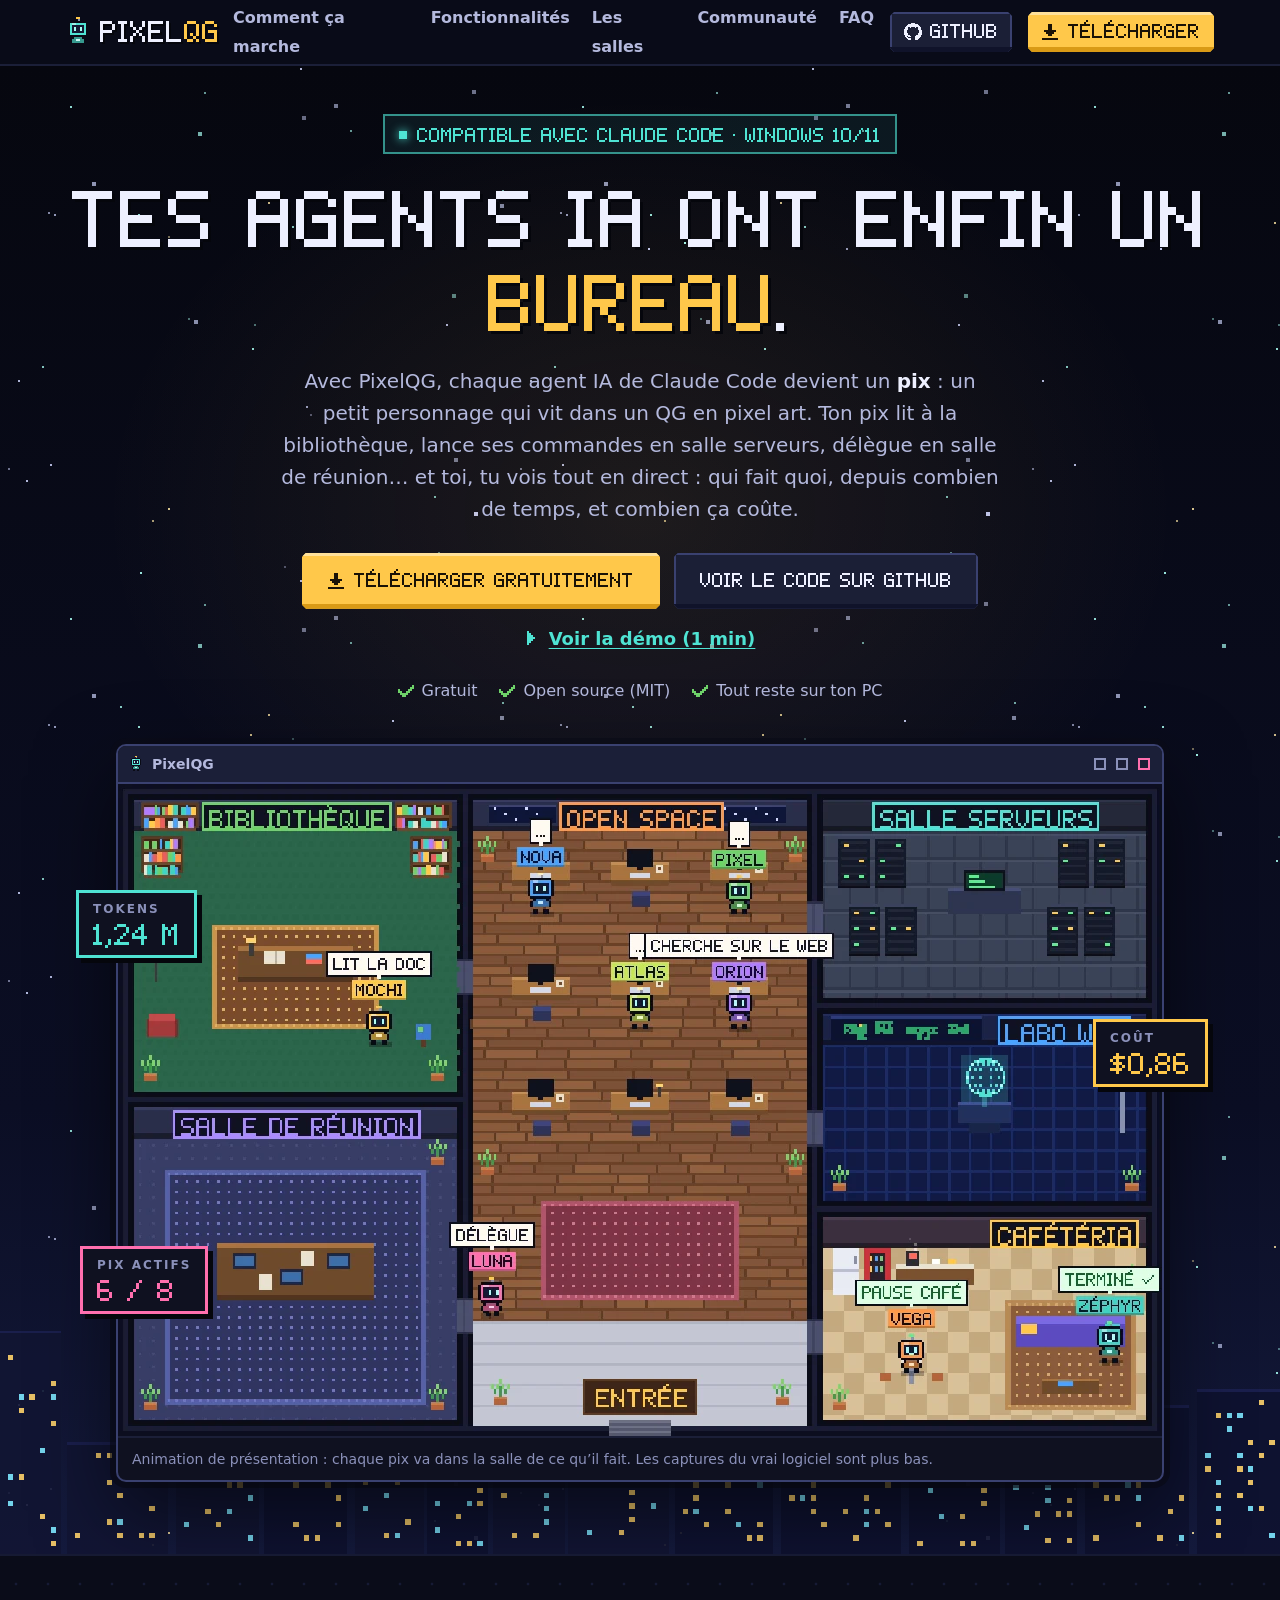
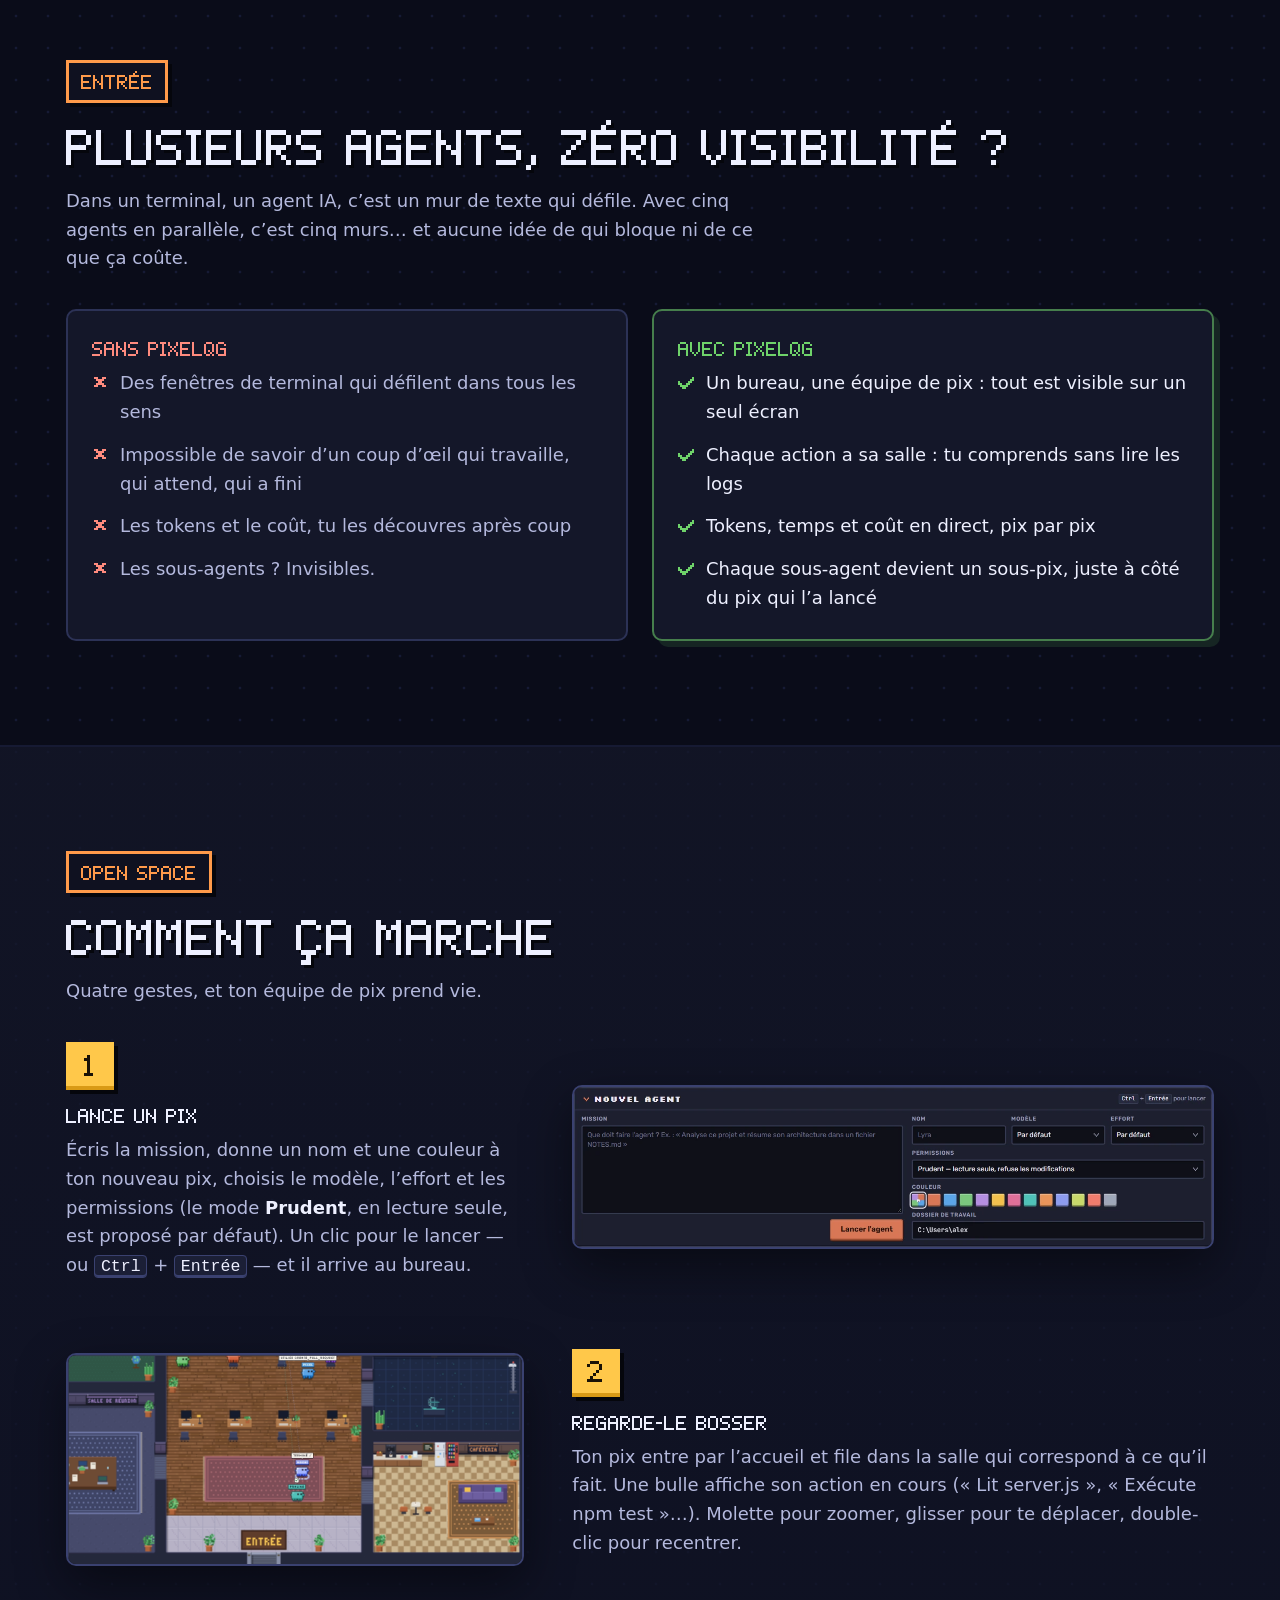
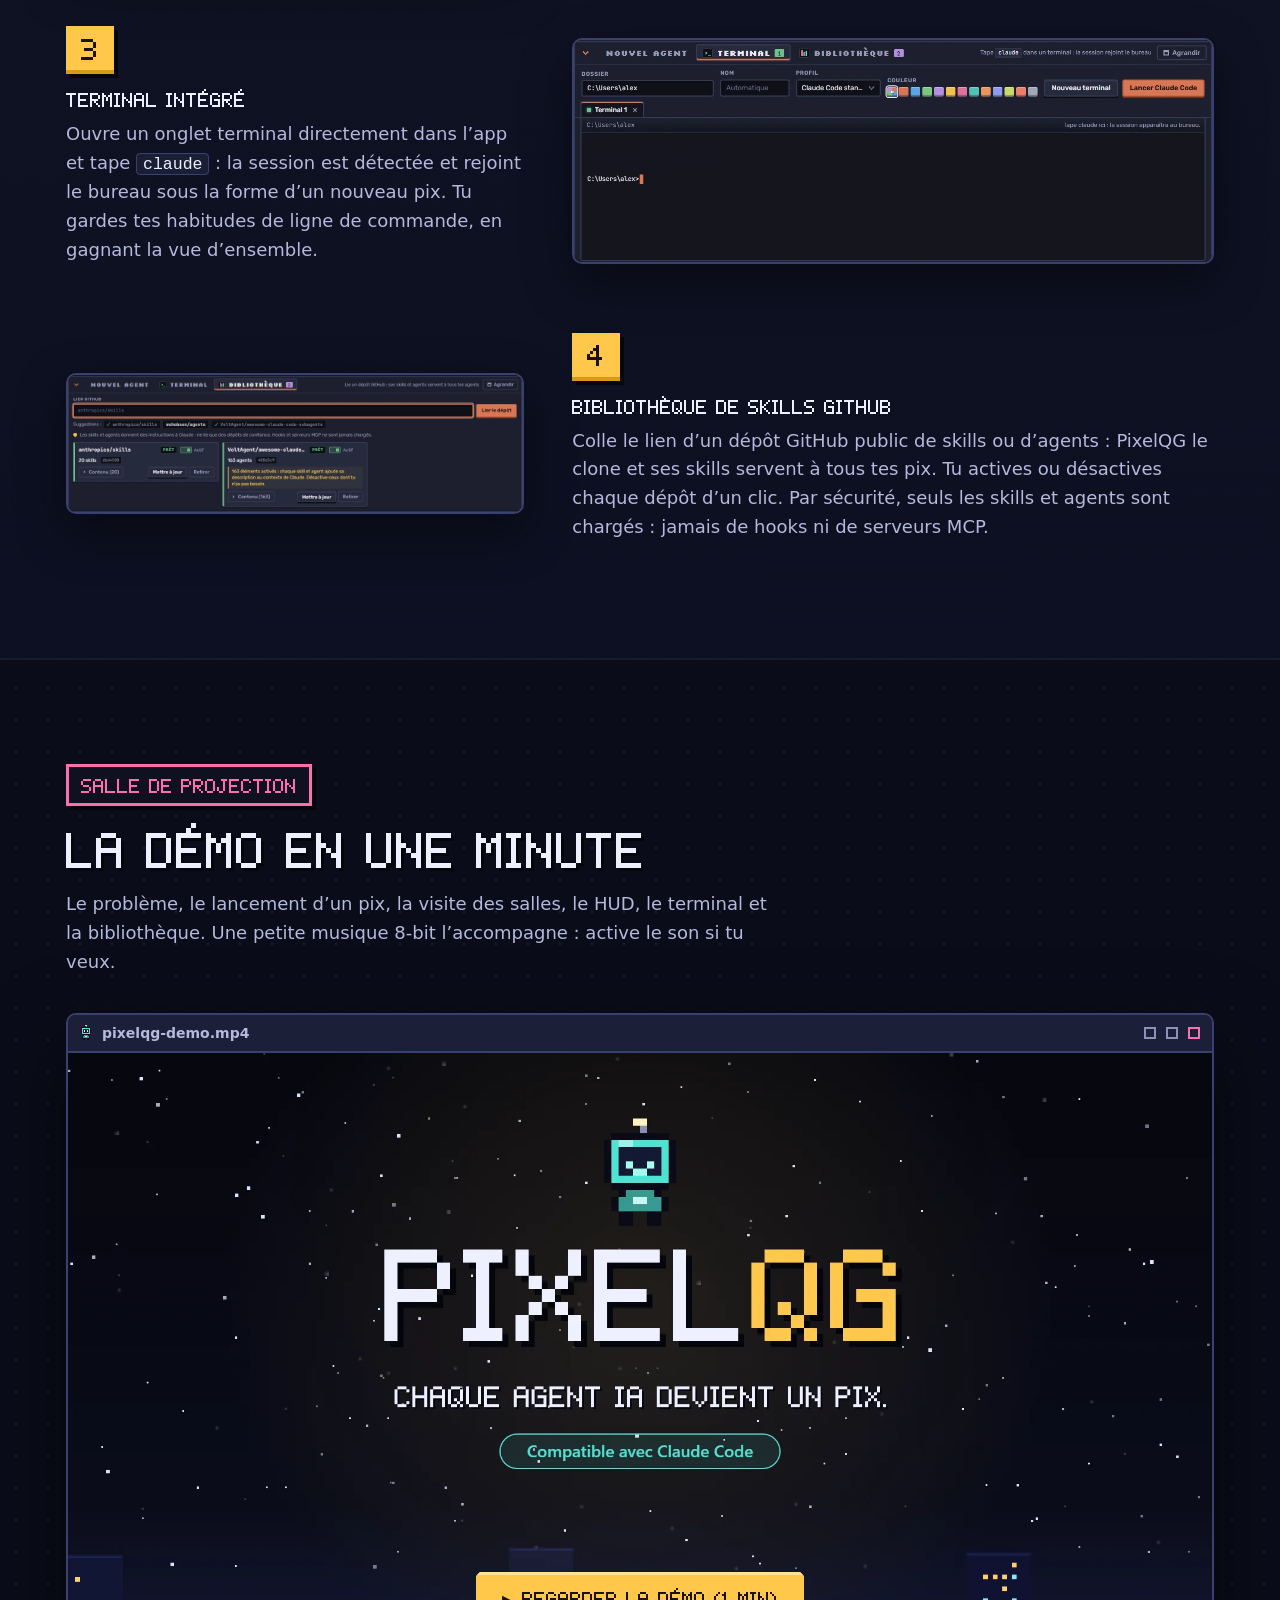
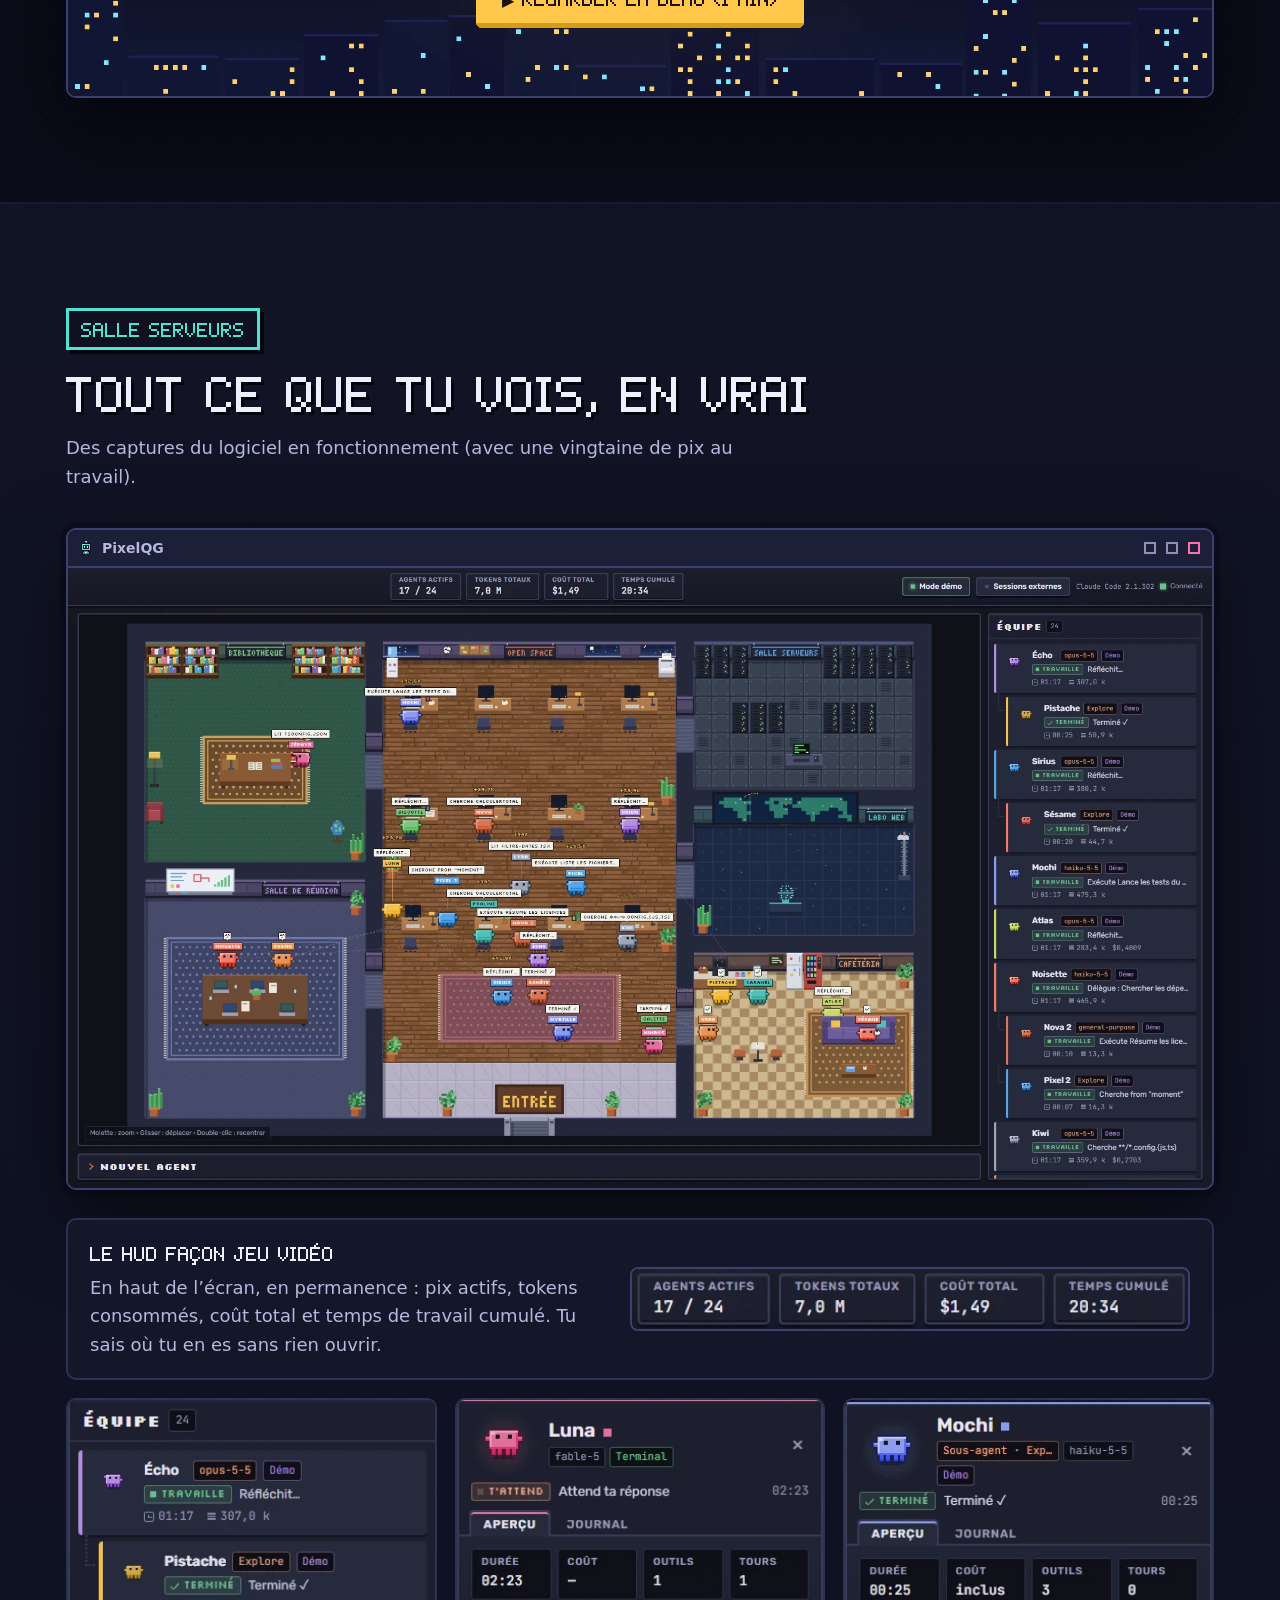
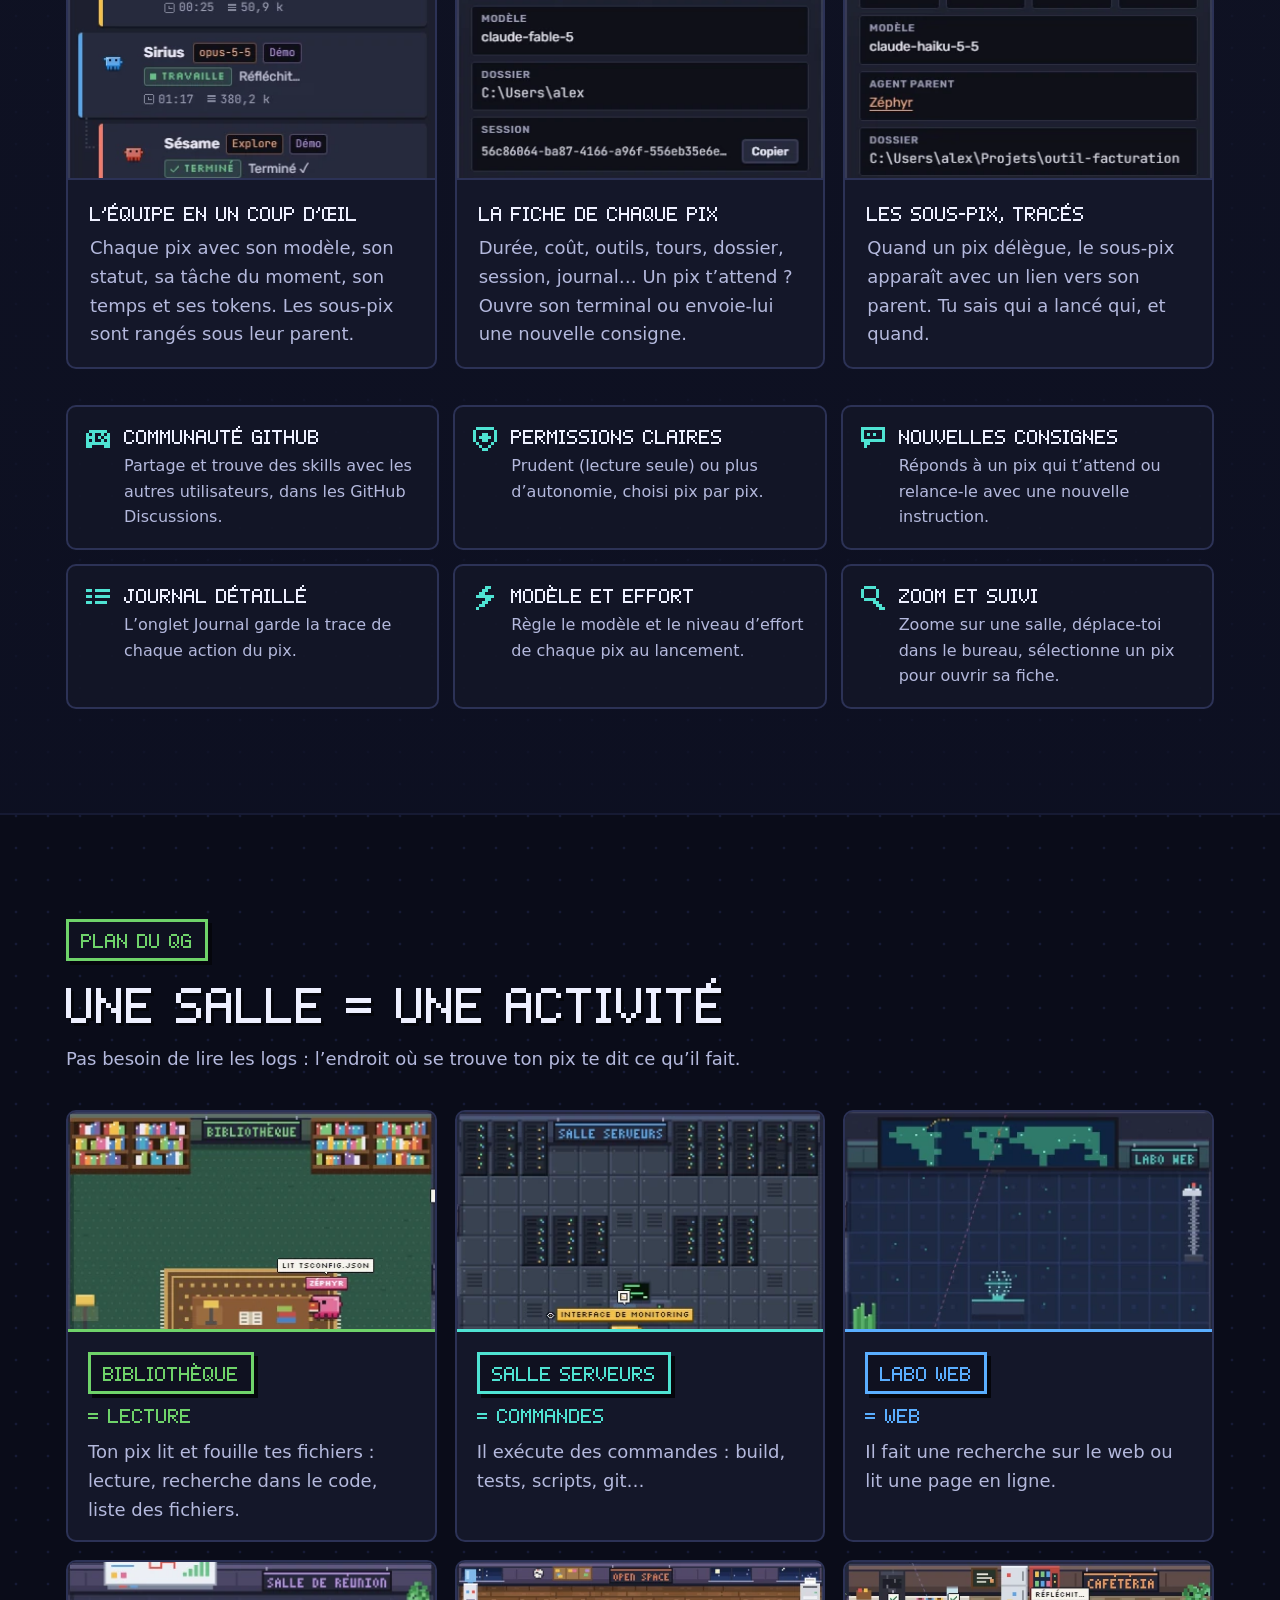
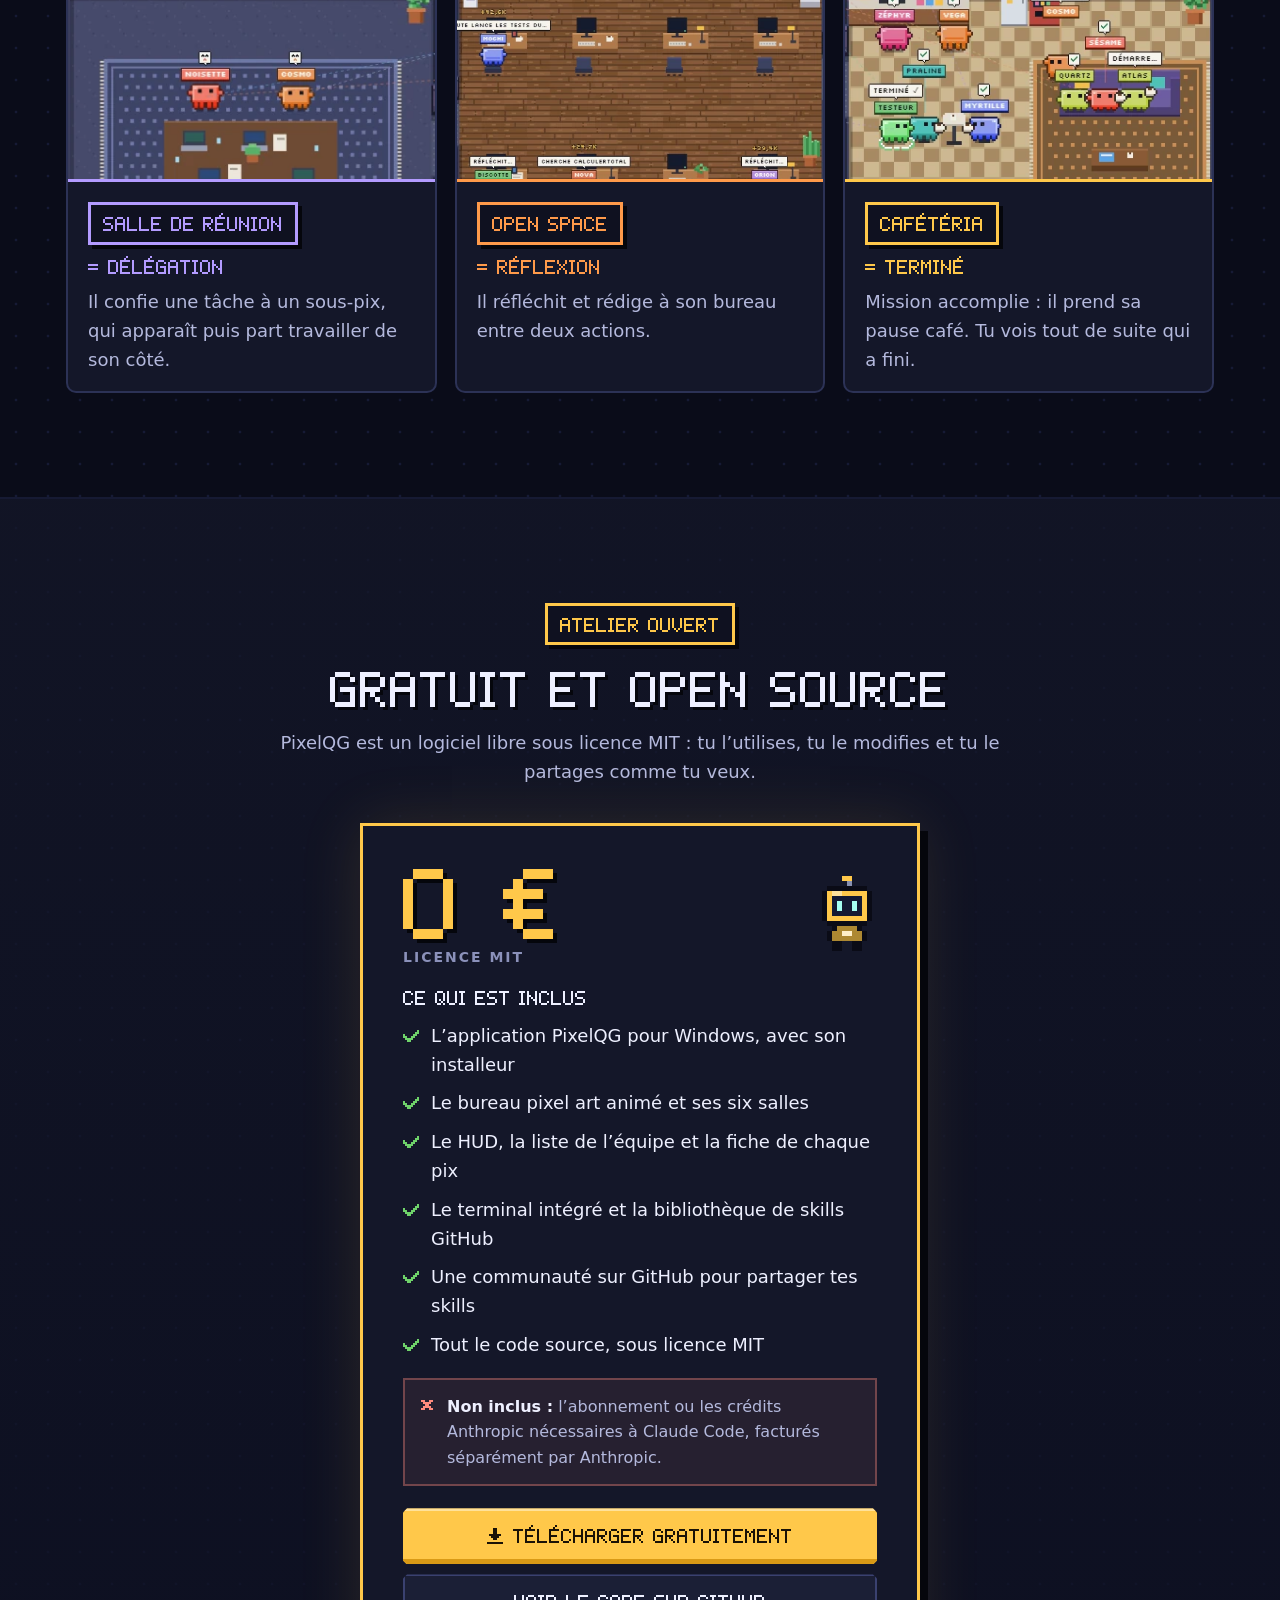
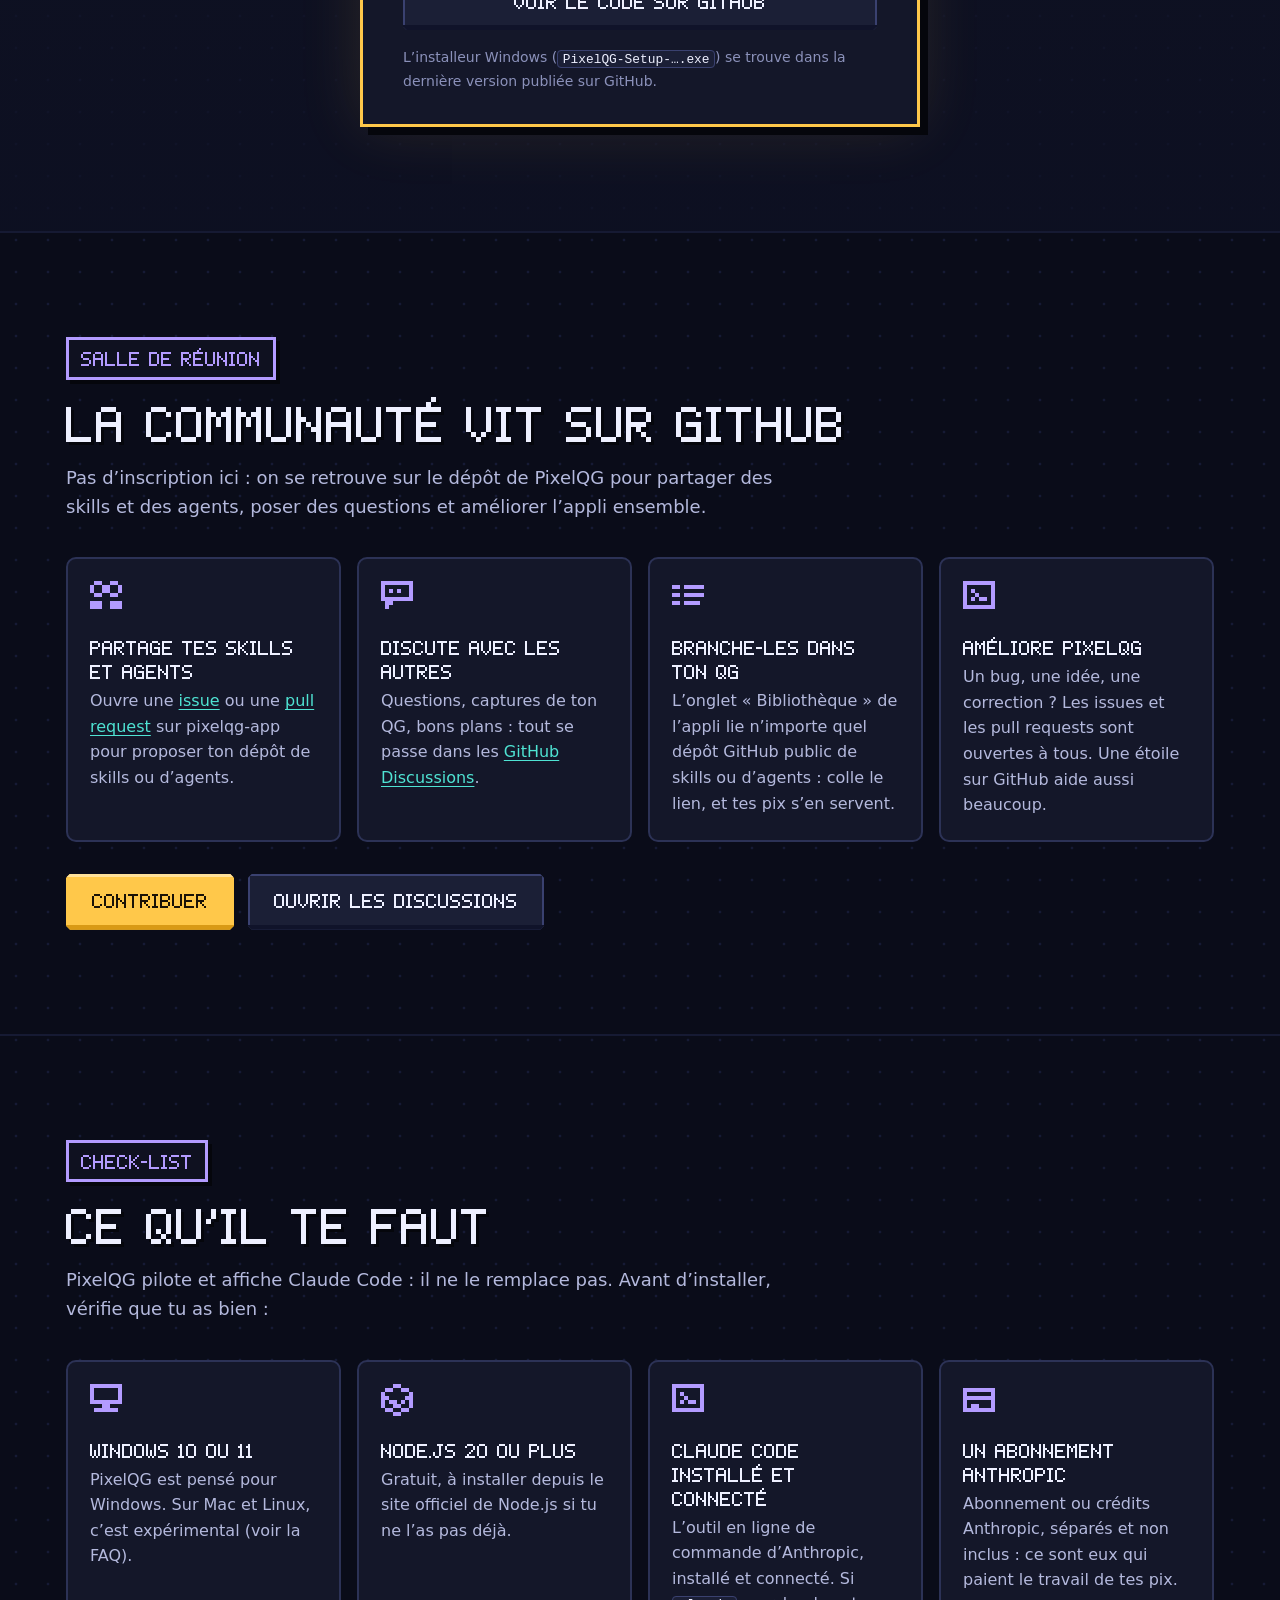
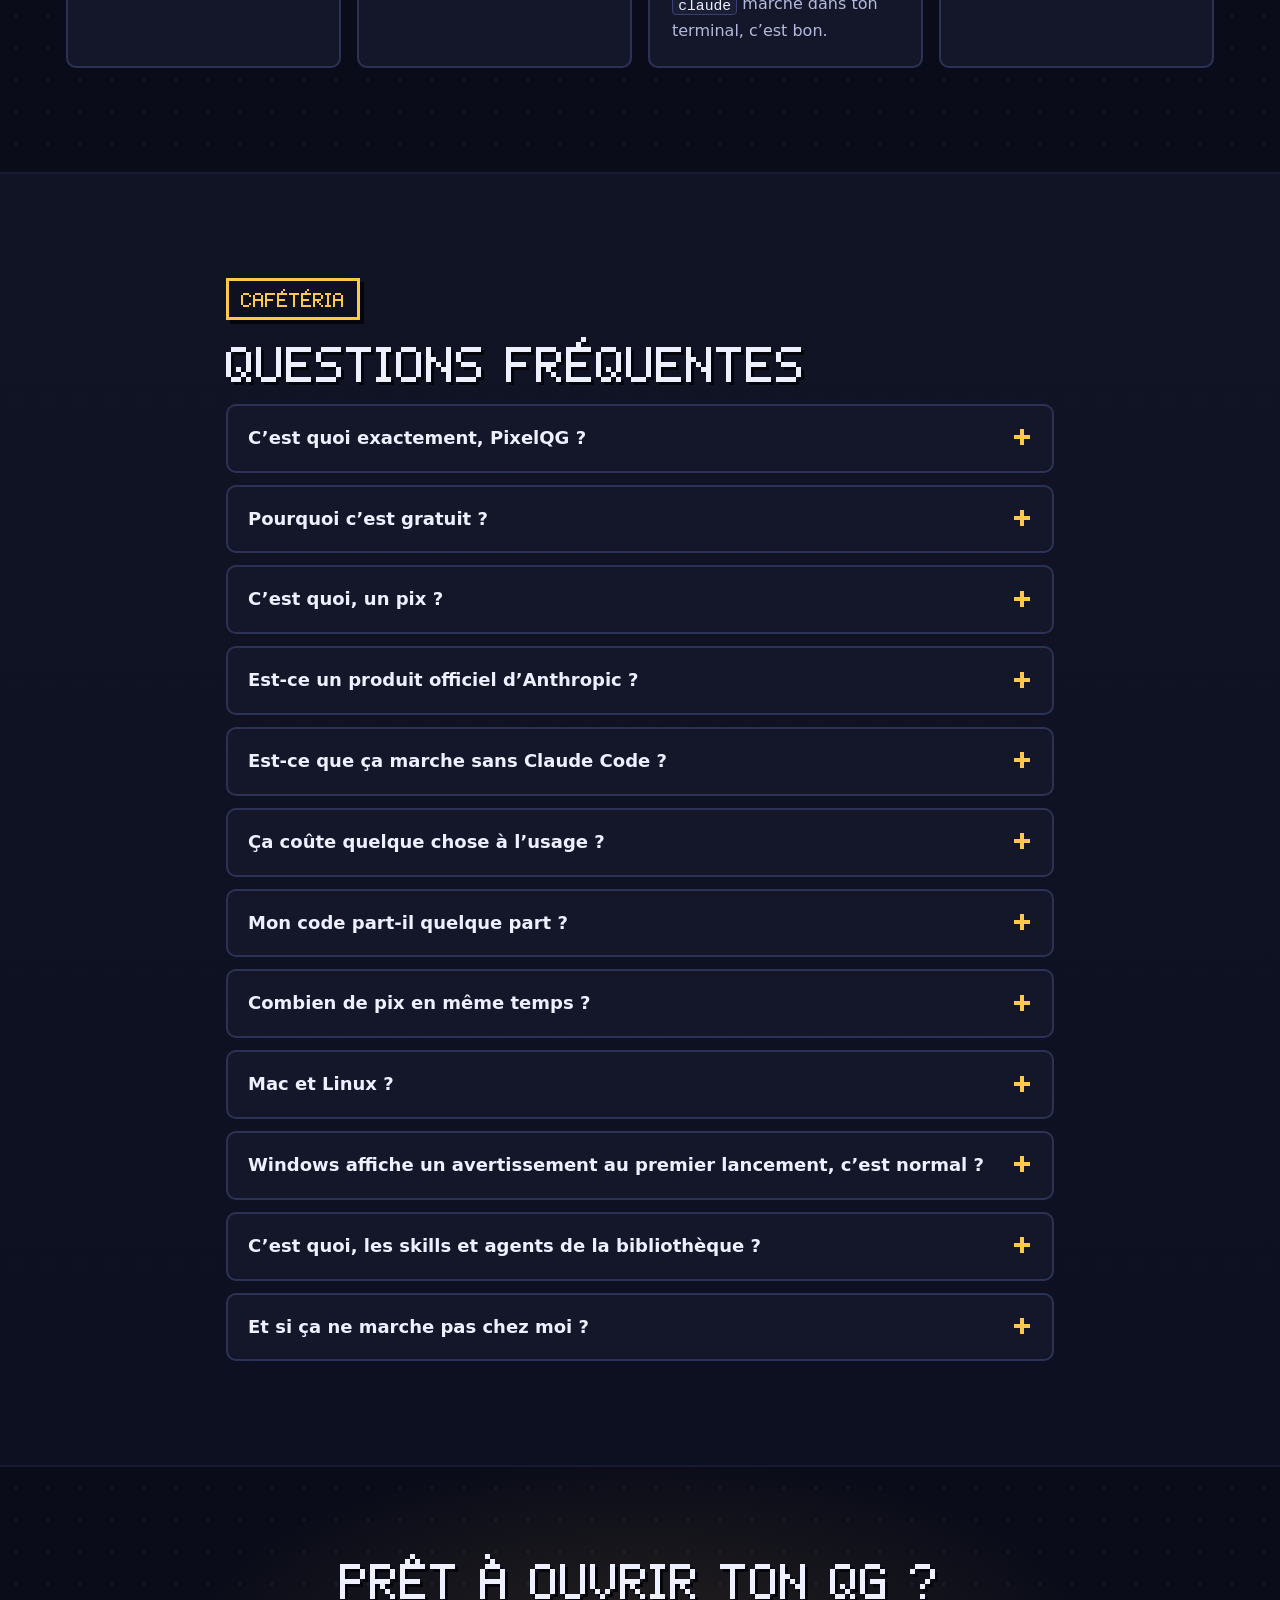
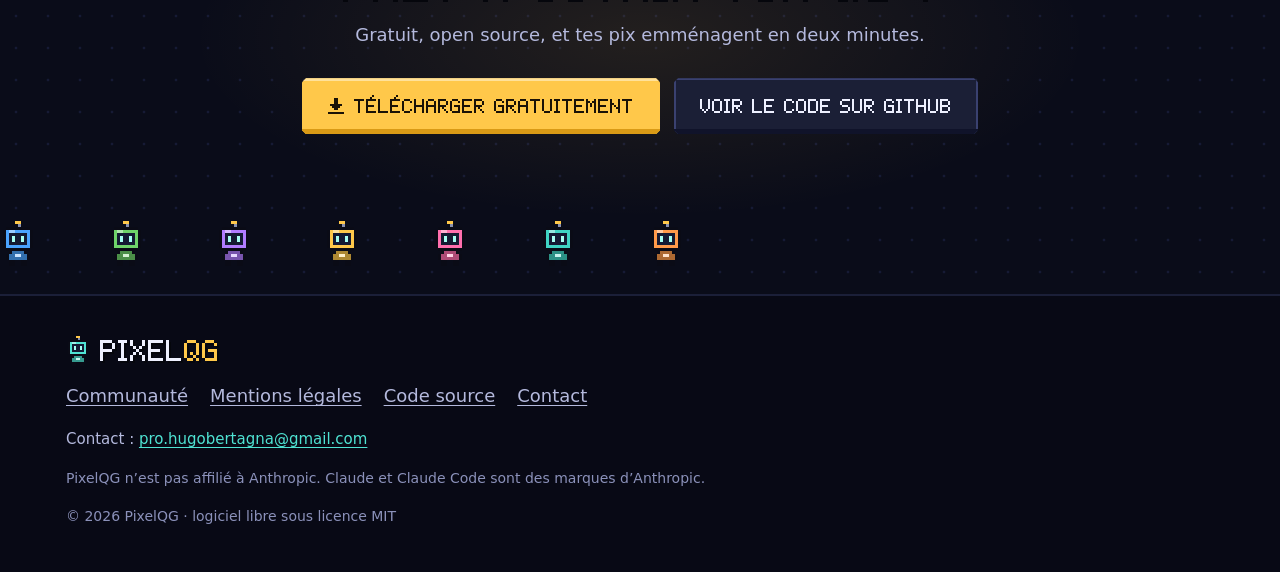
==== commit 531f4591: "Site : page statique gratuite et open source, bouton GitHub en direct - Plus de comptes, de Workshop" ====
--- a/index.html
+++ b/index.html
@@ -4,14 +4,14 @@
 <meta charset="utf-8">
 <meta name="viewport" content="width=device-width, initial-scale=1">
 <title>PixelQG — tes agents IA ont enfin un bureau</title>
-<meta name="description" content="Avec PixelQG, chaque agent IA de Claude Code devient un pix : un petit personnage pixel art qui travaille dans un QG, avec une salle par activité et les tokens, le temps et le coût en direct. App Windows, essai gratuit de 7 jours, puis 10 € en paiement unique.">
+<meta name="description" content="Avec PixelQG, chaque agent IA de Claude Code devient un pix : un petit personnage pixel art qui travaille dans un QG, avec une salle par activité et les tokens, le temps et le coût en direct. Application Windows gratuite et open source (licence MIT).">
 <meta name="theme-color" content="#0a0c19">
 <meta name="color-scheme" content="dark">
 <!-- Réseaux sociaux : une fois le site en ligne, remplace og:image par l'adresse complète (https://ton-site/images/og-image.jpg). -->
 <meta property="og:type" content="website">
 <meta property="og:locale" content="fr_FR">
 <meta property="og:title" content="PixelQG — tes agents IA ont enfin un bureau">
-<meta property="og:description" content="Chaque agent IA de Claude Code devient un pix qui bosse dans un bureau en pixel art, avec tokens, temps et coût en direct. Essai gratuit de 7 jours, puis 10 € une fois.">
+<meta property="og:description" content="Chaque agent IA de Claude Code devient un pix qui bosse dans un bureau en pixel art, avec tokens, temps et coût en direct. Gratuit et open source.">
 <meta property="og:image" content="images/og-image.jpg">
 <meta name="twitter:card" content="summary_large_image">
 <link rel="icon" href="favicon.png" type="image/png">
@@ -19,8 +19,6 @@
 <link rel="stylesheet" href="css/style.css">
 <script src="config.js"></script>
 <script src="js/main.js" defer></script>
-<script src="js/account.js" defer></script>
-<script src="js/waitlist.js" defer></script>
 </head>
 <body>
 <a class="skip" href="#contenu">Aller au contenu</a>
@@ -36,14 +34,16 @@
         <li><a href="#comment">Comment ça marche</a></li>
         <li><a href="#fonctions">Fonctionnalités</a></li>
         <li><a href="#salles">Les salles</a></li>
+        <li><a href="#communaute">Communauté</a></li>
         <li><a href="#faq">FAQ</a></li>
       </ul>
-      <ul class="nav__site">
-        <li><a href="workshop.html">Workshop</a></li>
-        <li><a href="compte.html">Mon compte</a></li>
-      </ul>
     </nav>
-    <a class="btn btn--sm nav__buy" data-buy href="compte.html#acheter">Acheter · 10&nbsp;€</a>
+    <a class="btn btn--sm btn--ghost nav__gh" href="https://github.com/hugobertagna/pixelqg-app" target="_blank" rel="noopener" aria-label="PixelQG sur GitHub" data-gh-link>
+      <svg class="ico ico--gh" viewBox="0 0 16 16" aria-hidden="true"><path d="M8 0C3.58 0 0 3.58 0 8c0 3.54 2.29 6.53 5.47 7.59.4.07.55-.17.55-.38 0-.19-.01-.82-.01-1.49-2.01.37-2.53-.49-2.69-.94-.09-.23-.48-.94-.82-1.13-.28-.15-.68-.52-.01-.53.63-.01 1.08.58 1.23.82.72 1.21 1.87.87 2.33.66.07-.52.28-.87.51-1.07-1.78-.2-3.64-.89-3.64-3.95 0-.87.31-1.59.82-2.15-.08-.2-.36-1.02.08-2.12 0 0 .67-.21 2.2.82.64-.18 1.32-.27 2-.27.68 0 1.36.09 2 .27 1.53-1.04 2.2-.82 2.2-.82.44 1.1.16 1.92.08 2.12.51.56.82 1.27.82 2.15 0 3.07-1.87 3.75-3.65 3.95.29.25.54.73.54 1.48 0 1.07-.01 1.93-.01 2.2 0 .21.15.46.55.38A8.01 8.01 0 0 0 16 8c0-4.42-3.58-8-8-8z"/></svg>
+      <span class="nav__gh-label">GitHub</span>
+      <span class="gh-stars" data-gh-stars hidden><svg class="ico" viewBox="0 0 8 8" aria-hidden="true"><path d="M3 0h2v2h2v1H6v1h1v3H6V6H5V5H3v1H2v1H1V4h1V3H1V2h2z"/></svg><span data-gh-count>0</span></span>
+    </a>
+    <a class="btn btn--sm nav__cta" href="https://github.com/hugobertagna/pixelqg-app/releases/latest" aria-label="Télécharger PixelQG"><svg class="ico" viewBox="0 0 8 8" aria-hidden="true"><path d="M3 0h2v1H3zM3 1h2v1H3zM3 2h2v1H3zM1 3h6v1H1zM2 4h4v1H2zM3 5h2v1H3zM0 7h8v1H0z"/></svg><span class="nav__cta-label">Télécharger</span></a>
   </div>
 </header>
 
@@ -56,13 +56,14 @@
     <h1 id="hero-titre" class="h1">Tes agents IA ont enfin un <span class="hl">bureau</span>.</h1>
     <p class="lead">Avec PixelQG, chaque agent IA de Claude Code devient un <strong>pix</strong>&nbsp;: un petit personnage qui vit dans un QG en pixel art. Ton pix lit à la bibliothèque, lance ses commandes en salle serveurs, délègue en salle de réunion… et toi, tu vois tout en direct&nbsp;: qui fait quoi, depuis combien de temps, et combien ça coûte.</p>
     <div class="cta">
-      <a class="btn btn--lg" href="compte.html#inscription">Essai gratuit — 7 jours</a>
-      <a class="btn btn--lg btn--ghost" href="#demo"><svg class="ico" viewBox="0 0 8 8" aria-hidden="true"><path d="M1 0h1v1H1zM1 1h2v1H1zM1 2h3v1H1zM1 3h4v1H1zM1 4h3v1H1zM1 5h2v1H1zM1 6h1v1H1z"/></svg>Voir la démo (1&nbsp;min)</a>
-    </div>
+      <a class="btn btn--lg" href="https://github.com/hugobertagna/pixelqg-app/releases/latest"><svg class="ico" viewBox="0 0 8 8" aria-hidden="true"><path d="M3 0h2v1H3zM3 1h2v1H3zM3 2h2v1H3zM1 3h6v1H1zM2 4h4v1H2zM3 5h2v1H3zM0 7h8v1H0z"/></svg>Télécharger gratuitement</a>
+      <a class="btn btn--lg btn--ghost" href="https://github.com/hugobertagna/pixelqg-app">Voir le code sur GitHub</a>
+    </div>
+    <p class="hero__demo"><a href="#demo"><svg class="ico" viewBox="0 0 8 8" aria-hidden="true"><path d="M1 0h1v1H1zM1 1h2v1H1zM1 2h3v1H1zM1 3h4v1H1zM1 4h3v1H1zM1 5h2v1H1zM1 6h1v1H1z"/></svg>Voir la démo (1&nbsp;min)</a></p>
     <ul class="ticks">
-      <li><svg class="ico" viewBox="0 0 8 8" aria-hidden="true"><path d="M7 1h1v1H7zM6 2h2v1H6zM0 3h1v1H0zM5 3h2v1H5zM0 4h2v1H0zM4 4h2v1H4zM1 5h4v1H1zM2 6h2v1H2z"/></svg>Essai gratuit de 7 jours, sans carte bancaire</li>
-      <li><svg class="ico" viewBox="0 0 8 8" aria-hidden="true"><path d="M7 1h1v1H7zM6 2h2v1H6zM0 3h1v1H0zM5 3h2v1H5zM0 4h2v1H0zM4 4h2v1H4zM1 5h4v1H1zM2 6h2v1H2z"/></svg>Puis 10&nbsp;€ une fois, sans abonnement</li>
-      <li><svg class="ico" viewBox="0 0 8 8" aria-hidden="true"><path d="M7 1h1v1H7zM6 2h2v1H6zM0 3h1v1H0zM5 3h2v1H5zM0 4h2v1H0zM4 4h2v1H4zM1 5h4v1H1zM2 6h2v1H2z"/></svg>Tourne en local sur ton PC</li>
+      <li><svg class="ico" viewBox="0 0 8 8" aria-hidden="true"><path d="M7 1h1v1H7zM6 2h2v1H6zM0 3h1v1H0zM5 3h2v1H5zM0 4h2v1H0zM4 4h2v1H4zM1 5h4v1H1zM2 6h2v1H2z"/></svg>Gratuit</li>
+      <li><svg class="ico" viewBox="0 0 8 8" aria-hidden="true"><path d="M7 1h1v1H7zM6 2h2v1H6zM0 3h1v1H0zM5 3h2v1H5zM0 4h2v1H0zM4 4h2v1H4zM1 5h4v1H1zM2 6h2v1H2z"/></svg>Open source (MIT)</li>
+      <li><svg class="ico" viewBox="0 0 8 8" aria-hidden="true"><path d="M7 1h1v1H7zM6 2h2v1H6zM0 3h1v1H0zM5 3h2v1H5zM0 4h2v1H0zM4 4h2v1H4zM1 5h4v1H1zM2 6h2v1H2z"/></svg>Tout reste sur ton PC</li>
     </ul>
   </div>
 
@@ -215,7 +216,7 @@
     </div>
 
     <ul class="minis">
-      <li><svg class="ico" viewBox="0 0 8 8" aria-hidden="true"><path d="M1 1h6v1H1zM0 2h1v1H0zM2 2h1v1H2zM5 2h1v1H5zM7 2h1v1H7zM0 3h3v1H0zM4 3h1v1H4zM6 3h2v1H6zM0 4h1v1H0zM2 4h1v1H2zM5 4h1v1H5zM7 4h1v1H7zM0 5h8v1H0zM0 6h2v1H0zM6 6h2v1H6z"/></svg><div><h3 class="h4">Workshop communautaire</h3><p>Trouve et partage des skills GitHub avec les autres membres PixelQG.</p></div></li>
+      <li><svg class="ico" viewBox="0 0 8 8" aria-hidden="true"><path d="M1 1h6v1H1zM0 2h1v1H0zM2 2h1v1H2zM5 2h1v1H5zM7 2h1v1H7zM0 3h3v1H0zM4 3h1v1H4zM6 3h2v1H6zM0 4h1v1H0zM2 4h1v1H2zM5 4h1v1H5zM7 4h1v1H7zM0 5h8v1H0zM0 6h2v1H0zM6 6h2v1H6z"/></svg><div><h3 class="h4">Communauté GitHub</h3><p>Partage et trouve des skills avec les autres utilisateurs, dans les GitHub Discussions.</p></div></li>
       <li><svg class="ico" viewBox="0 0 8 8" aria-hidden="true"><path d="M1 0h6v1H1zM0 1h1v1H0zM7 1h1v1H7zM0 2h1v1H0zM3 2h2v1H3zM7 2h1v1H7zM0 3h1v1H0zM2 3h4v1H2zM7 3h1v1H7zM0 4h1v1H0zM3 4h2v1H3zM7 4h1v1H7zM1 5h1v1H1zM6 5h1v1H6zM2 6h1v1H2zM5 6h1v1H5zM3 7h2v1H3z"/></svg><div><h3 class="h4">Permissions claires</h3><p>Prudent (lecture seule) ou plus d’autonomie, choisi pix par pix.</p></div></li>
       <li><svg class="ico" viewBox="0 0 8 8" aria-hidden="true"><path d="M0 0h8v1H0zM0 1h1v1H0zM7 1h1v1H7zM0 2h1v1H0zM2 2h1v1H2zM4 2h1v1H4zM7 2h1v1H7zM0 3h1v1H0zM7 3h1v1H7zM0 4h8v1H0zM1 5h2v1H1zM1 6h1v1H1z"/></svg><div><h3 class="h4">Nouvelles consignes</h3><p>Réponds à un pix qui t’attend ou relance-le avec une nouvelle instruction.</p></div></li>
       <li><svg class="ico" viewBox="0 0 8 8" aria-hidden="true"><path d="M0 1h2v1H0zM3 1h5v1H3zM0 3h2v1H0zM3 3h5v1H3zM0 5h2v1H0zM3 5h4v1H3z"/></svg><div><h3 class="h4">Journal détaillé</h3><p>L’onglet Journal garde la trace de chaque action du pix.</p></div></li>
@@ -260,43 +261,51 @@
   </div>
 </section>
 
-<!-- ============ PRIX ============ -->
-<section class="section section--alt" id="prix" aria-labelledby="prix-titre">
-  <div class="wrap">
-    <p class="sign" style="--c: var(--amber)" aria-hidden="true">Boutique</p>
-    <h2 id="prix-titre" class="h2">Un prix. Une fois.</h2>
-    <div class="pricing">
+<!-- ============ GRATUIT ET OPEN SOURCE ============ -->
+<section class="section section--alt" id="gratuit" aria-labelledby="gratuit-titre">
+  <div class="wrap">
+    <p class="sign" style="--c: var(--amber)" aria-hidden="true">Atelier ouvert</p>
+    <h2 id="gratuit-titre" class="h2">Gratuit et open source</h2>
+    <p class="sub">PixelQG est un logiciel libre sous licence MIT&nbsp;: tu l’utilises, tu le modifies et tu le partages comme tu veux.</p>
+    <div class="oss">
       <div class="price-card">
-        <p class="trial-badge">Essai gratuit de 7 jours, sans carte bancaire</p>
         <div class="price-card__head">
-          <p class="price"><span class="price__amount">10&nbsp;€</span><span class="price__note">paiement unique</span></p>
+          <p class="price"><span class="price__amount">0&nbsp;€</span><span class="price__note">licence MIT</span></p>
           <img class="px price-card__bot" src="images/bot-amber.png" width="12" height="15" alt="">
         </div>
         <h3 class="h4">Ce qui est inclus</h3>
         <ul class="incl">
-          <li><svg class="ico" viewBox="0 0 8 8" aria-hidden="true"><path d="M7 1h1v1H7zM6 2h2v1H6zM0 3h1v1H0zM5 3h2v1H5zM0 4h2v1H0zM4 4h2v1H4zM1 5h4v1H1zM2 6h2v1H2z"/></svg>L’application PixelQG pour Windows, prête à lancer</li>
+          <li><svg class="ico" viewBox="0 0 8 8" aria-hidden="true"><path d="M7 1h1v1H7zM6 2h2v1H6zM0 3h1v1H0zM5 3h2v1H5zM0 4h2v1H0zM4 4h2v1H4zM1 5h4v1H1zM2 6h2v1H2z"/></svg>L’application PixelQG pour Windows, avec son installeur</li>
           <li><svg class="ico" viewBox="0 0 8 8" aria-hidden="true"><path d="M7 1h1v1H7zM6 2h2v1H6zM0 3h1v1H0zM5 3h2v1H5zM0 4h2v1H0zM4 4h2v1H4zM1 5h4v1H1zM2 6h2v1H2z"/></svg>Le bureau pixel art animé et ses six salles</li>
           <li><svg class="ico" viewBox="0 0 8 8" aria-hidden="true"><path d="M7 1h1v1H7zM6 2h2v1H6zM0 3h1v1H0zM5 3h2v1H5zM0 4h2v1H0zM4 4h2v1H4zM1 5h4v1H1zM2 6h2v1H2z"/></svg>Le HUD, la liste de l’équipe et la fiche de chaque pix</li>
           <li><svg class="ico" viewBox="0 0 8 8" aria-hidden="true"><path d="M7 1h1v1H7zM6 2h2v1H6zM0 3h1v1H0zM5 3h2v1H5zM0 4h2v1H0zM4 4h2v1H4zM1 5h4v1H1zM2 6h2v1H2z"/></svg>Le terminal intégré et la bibliothèque de skills GitHub</li>
-          <li><svg class="ico" viewBox="0 0 8 8" aria-hidden="true"><path d="M7 1h1v1H7zM6 2h2v1H6zM0 3h1v1H0zM5 3h2v1H5zM0 4h2v1H0zM4 4h2v1H4zM1 5h4v1H1zM2 6h2v1H2z"/></svg>L’accès au Workshop pour publier tes skills</li>
-          <li><svg class="ico" viewBox="0 0 8 8" aria-hidden="true"><path d="M7 1h1v1H7zM6 2h2v1H6zM0 3h1v1H0zM5 3h2v1H5zM0 4h2v1H0zM4 4h2v1H4zM1 5h4v1H1zM2 6h2v1H2z"/></svg>Une licence personnelle, sans abonnement PixelQG</li>
+          <li><svg class="ico" viewBox="0 0 8 8" aria-hidden="true"><path d="M7 1h1v1H7zM6 2h2v1H6zM0 3h1v1H0zM5 3h2v1H5zM0 4h2v1H0zM4 4h2v1H4zM1 5h4v1H1zM2 6h2v1H2z"/></svg>Une communauté sur GitHub pour partager tes skills</li>
+          <li><svg class="ico" viewBox="0 0 8 8" aria-hidden="true"><path d="M7 1h1v1H7zM6 2h2v1H6zM0 3h1v1H0zM5 3h2v1H5zM0 4h2v1H0zM4 4h2v1H4zM1 5h4v1H1zM2 6h2v1H2z"/></svg>Tout le code source, sous licence MIT</li>
         </ul>
         <p class="excl"><svg class="ico" viewBox="0 0 8 8" aria-hidden="true"><path d="M1 1h2v1H1zM5 1h2v1H5zM2 2h4v1H2zM3 3h2v1H3zM2 4h4v1H2zM1 5h2v1H1zM5 5h2v1H5z"/></svg><span><strong>Non inclus&nbsp;:</strong> l’abonnement ou les crédits Anthropic nécessaires à Claude Code, facturés séparément par Anthropic.</span></p>
-        <a class="btn btn--lg btn--block" data-buy href="compte.html#acheter">Acheter maintenant — 10&nbsp;€</a>
-        <a class="btn btn--lg btn--block btn--ghost" href="compte.html#inscription">Commencer l’essai gratuit</a>
-        <div class="waitlist" data-waitlist-wrap hidden>
-          <p class="waitlist__title">Le paiement en ligne ouvre bientôt.</p>
-          <form class="waitlist__form" data-waitlist novalidate>
-            <div class="field">
-              <label for="wl-email-prix">Ton e-mail</label>
-              <input id="wl-email-prix" name="email" type="email" autocomplete="email" placeholder="ton@email.fr" maxlength="254" required>
-            </div>
-            <button class="btn" type="submit">Préviens-moi au lancement</button>
-          </form>
-          <p class="status-line" role="status" hidden></p>
-        </div>
-        <p class="fine">Essai gratuit de 7 jours, sans carte bancaire&nbsp;: crée ton compte, télécharge PixelQG, et l’essai démarre à ta première connexion dans l’appli (un essai par PC). Ensuite, l’achat se fait depuis ton compte et le paiement chez <span data-provider-name>notre prestataire de paiement</span>&nbsp;: aucune donnée bancaire ne transite par ce site. Voir les <a href="legal/cgv.html">conditions générales de vente</a>.</p>
+        <a class="btn btn--lg btn--block" href="https://github.com/hugobertagna/pixelqg-app/releases/latest"><svg class="ico" viewBox="0 0 8 8" aria-hidden="true"><path d="M3 0h2v1H3zM3 1h2v1H3zM3 2h2v1H3zM1 3h6v1H1zM2 4h4v1H2zM3 5h2v1H3zM0 7h8v1H0z"/></svg>Télécharger gratuitement</a>
+        <a class="btn btn--lg btn--block btn--ghost" href="https://github.com/hugobertagna/pixelqg-app">Voir le code sur GitHub</a>
+        <p class="fine">L’installeur Windows (<code>PixelQG-Setup-….exe</code>) se trouve dans la dernière version publiée sur GitHub.</p>
       </div>
+    </div>
+  </div>
+</section>
+
+<!-- ============ COMMUNAUTÉ ============ -->
+<section class="section" id="communaute" aria-labelledby="communaute-titre">
+  <div class="wrap">
+    <p class="sign" style="--c: var(--violet)" aria-hidden="true">Salle de réunion</p>
+    <h2 id="communaute-titre" class="h2">La communauté vit sur GitHub</h2>
+    <p class="sub">Pas d’inscription ici&nbsp;: on se retrouve sur le dépôt de PixelQG pour partager des skills et des agents, poser des questions et améliorer l’appli ensemble.</p>
+    <ul class="reqs comm">
+      <li><svg class="ico" viewBox="0 0 8 8" aria-hidden="true"><path d="M1 0h2v1H1zM5 0h2v1H5zM0 1h1v1H0zM3 1h2v1H3zM7 1h1v1H7zM0 2h1v1H0zM3 2h2v1H3zM7 2h1v1H7zM1 3h2v1H1zM5 3h2v1H5zM0 5h3v1H0zM5 5h3v1H5zM0 6h3v1H0zM5 6h3v1H5z"/></svg><h3 class="h4">Partage tes skills et agents</h3><p>Ouvre une <a href="https://github.com/hugobertagna/pixelqg-app/issues">issue</a> ou une <a href="https://github.com/hugobertagna/pixelqg-app/pulls">pull request</a> sur pixelqg-app pour proposer ton dépôt de skills ou d’agents.</p></li>
+      <li><svg class="ico" viewBox="0 0 8 8" aria-hidden="true"><path d="M0 0h8v1H0zM0 1h1v1H0zM7 1h1v1H7zM0 2h1v1H0zM2 2h1v1H2zM4 2h1v1H4zM7 2h1v1H7zM0 3h1v1H0zM7 3h1v1H7zM0 4h8v1H0zM1 5h2v1H1zM1 6h1v1H1z"/></svg><h3 class="h4">Discute avec les autres</h3><p>Questions, captures de ton QG, bons plans&nbsp;: tout se passe dans les <a href="https://github.com/hugobertagna/pixelqg-app/discussions">GitHub Discussions</a>.</p></li>
+      <li><svg class="ico" viewBox="0 0 8 8" aria-hidden="true"><path d="M0 1h2v1H0zM3 1h5v1H3zM0 3h2v1H0zM3 3h5v1H3zM0 5h2v1H0zM3 5h4v1H3z"/></svg><h3 class="h4">Branche-les dans ton QG</h3><p>L’onglet «&nbsp;Bibliothèque&nbsp;» de l’appli lie n’importe quel dépôt GitHub public de skills ou d’agents&nbsp;: colle le lien, et tes pix s’en servent.</p></li>
+      <li><svg class="ico" viewBox="0 0 8 8" aria-hidden="true"><path d="M0 0h8v1H0zM0 1h1v1H0zM7 1h1v1H7zM0 2h1v1H0zM2 2h1v1H2zM7 2h1v1H7zM0 3h1v1H0zM3 3h1v1H3zM7 3h1v1H7zM0 4h1v1H0zM2 4h1v1H2zM4 4h2v1H4zM7 4h1v1H7zM0 5h1v1H0zM7 5h1v1H7zM0 6h8v1H0z"/></svg><h3 class="h4">Améliore PixelQG</h3><p>Un bug, une idée, une correction&nbsp;? Les issues et les pull requests sont ouvertes à tous. Une étoile sur GitHub aide aussi beaucoup.</p></li>
+    </ul>
+    <div class="cta comm__cta">
+      <a class="btn btn--lg" href="https://github.com/hugobertagna/pixelqg-app/blob/main/CONTRIBUTING.md">Contribuer</a>
+      <a class="btn btn--lg btn--ghost" href="https://github.com/hugobertagna/pixelqg-app/discussions">Ouvrir les Discussions</a>
     </div>
   </div>
 </section>
@@ -306,11 +315,11 @@
   <div class="wrap">
     <p class="sign" style="--c: var(--violet)" aria-hidden="true">Check-list</p>
     <h2 id="prerequis-titre" class="h2">Ce qu’il te faut</h2>
-    <p class="sub">PixelQG pilote et affiche Claude Code&nbsp;: il ne le remplace pas. Avant d’acheter, vérifie que tu as bien&nbsp;:</p>
+    <p class="sub">PixelQG pilote et affiche Claude Code&nbsp;: il ne le remplace pas. Avant d’installer, vérifie que tu as bien&nbsp;:</p>
     <ul class="reqs">
-      <li><svg class="ico" viewBox="0 0 8 8" aria-hidden="true"><path d="M0 0h8v1H0zM0 1h1v1H0zM7 1h1v1H7zM0 2h1v1H0zM7 2h1v1H7zM0 3h1v1H0zM7 3h1v1H7zM0 4h8v1H0zM3 5h2v1H3zM1 6h6v1H1z"/></svg><h3 class="h4">Windows 10 ou 11</h3><p>PixelQG est une application Windows. Pas de version Mac ni Linux pour l’instant.</p></li>
+      <li><svg class="ico" viewBox="0 0 8 8" aria-hidden="true"><path d="M0 0h8v1H0zM0 1h1v1H0zM7 1h1v1H7zM0 2h1v1H0zM7 2h1v1H7zM0 3h1v1H0zM7 3h1v1H7zM0 4h8v1H0zM3 5h2v1H3zM1 6h6v1H1z"/></svg><h3 class="h4">Windows 10 ou 11</h3><p>PixelQG est pensé pour Windows. Sur Mac et Linux, c’est expérimental (voir la FAQ).</p></li>
       <li><svg class="ico" viewBox="0 0 8 8" aria-hidden="true"><path d="M3 0h2v1H3zM1 1h2v1H1zM5 1h2v1H5zM0 2h1v1H0zM7 2h1v1H7zM0 3h2v1H0zM6 3h2v1H6zM0 4h1v1H0zM2 4h2v1H2zM5 4h1v1H5zM7 4h1v1H7zM0 5h1v1H0zM3 5h2v1H3zM7 5h1v1H7zM1 6h2v1H1zM5 6h2v1H5zM3 7h2v1H3z"/></svg><h3 class="h4">Node.js 20 ou plus</h3><p>Gratuit, à installer depuis le site officiel de Node.js si tu ne l’as pas déjà.</p></li>
-      <li><svg class="ico" viewBox="0 0 8 8" aria-hidden="true"><path d="M0 0h8v1H0zM0 1h1v1H0zM7 1h1v1H7zM0 2h1v1H0zM2 2h1v1H2zM7 2h1v1H7zM0 3h1v1H0zM3 3h1v1H3zM7 3h1v1H7zM0 4h1v1H0zM2 4h1v1H2zM4 4h2v1H4zM7 4h1v1H7zM0 5h1v1H0zM7 5h1v1H7zM0 6h8v1H0z"/></svg><h3 class="h4">Claude Code installé et connecté</h3><p>L’outil en ligne de commande d’Anthropic, déjà connecté à ton compte. Si <code>claude</code> marche dans ton terminal, c’est bon.</p></li>
+      <li><svg class="ico" viewBox="0 0 8 8" aria-hidden="true"><path d="M0 0h8v1H0zM0 1h1v1H0zM7 1h1v1H7zM0 2h1v1H0zM2 2h1v1H2zM7 2h1v1H7zM0 3h1v1H0zM3 3h1v1H3zM7 3h1v1H7zM0 4h1v1H0zM2 4h1v1H2zM4 4h2v1H4zM7 4h1v1H7zM0 5h1v1H0zM7 5h1v1H7zM0 6h8v1H0z"/></svg><h3 class="h4">Claude Code installé et connecté</h3><p>L’outil en ligne de commande d’Anthropic, installé et connecté. Si <code>claude</code> marche dans ton terminal, c’est bon.</p></li>
       <li><svg class="ico" viewBox="0 0 8 8" aria-hidden="true"><path d="M0 1h8v1H0zM0 2h1v1H0zM7 2h1v1H7zM0 3h8v1H0zM0 4h1v1H0zM7 4h1v1H7zM0 5h1v1H0zM2 5h2v1H2zM7 5h1v1H7zM0 6h8v1H0z"/></svg><h3 class="h4">Un abonnement Anthropic</h3><p>Abonnement ou crédits Anthropic, séparés et non inclus&nbsp;: ce sont eux qui paient le travail de tes pix.</p></li>
     </ul>
   </div>
@@ -327,6 +336,10 @@
         <p>Une application Windows qui lance de vrais agents Claude Code et montre chacun d’eux comme un pix, un petit personnage qui bosse dans un bureau en pixel art, avec ses statistiques en direct. Le travail est fait par Claude Code&nbsp;; PixelQG le rend visible et plus simple à piloter.</p>
       </details>
       <details>
+        <summary>Pourquoi c’est gratuit&nbsp;?</summary>
+        <p>PixelQG est fait par un étudiant, pour le plaisir et pour la communauté. Le code est ouvert sous licence MIT&nbsp;: tu peux l’utiliser, le modifier et le partager librement. Si tu veux aider&nbsp;: une étoile sur GitHub, une issue, une pull request ou un skill partagé dans les Discussions, tout aide.</p>
+      </details>
+      <details>
         <summary>C’est quoi, un pix&nbsp;?</summary>
         <p>C’est le nom des personnages de PixelQG&nbsp;: chaque agent IA de Claude Code devient un pix, un petit robot en pixel art avec son nom et sa couleur, qui se déplace dans le QG selon ce qu’il fait. Un pix, des pix&nbsp;; et quand un pix délègue, il fait apparaître un sous-pix.</p>
       </details>
@@ -339,12 +352,8 @@
         <p>Pour faire travailler de vrais agents, il te faut Claude Code installé et connecté.</p>
       </details>
       <details>
-        <summary>Je peux l’essayer avant d’acheter&nbsp;?</summary>
-        <p>Oui&nbsp;: essai gratuit de 7 jours, sans carte bancaire. Crée ton compte, télécharge PixelQG et connecte-toi dans l’appli&nbsp;: l’essai démarre tout seul (un essai par PC). Le Workshop, lui, est réservé aux licences payées.</p>
-      </details>
-      <details>
-        <summary>Combien ça coûte à l’usage&nbsp;?</summary>
-        <p>Après l’essai gratuit de 7 jours, PixelQG coûte 10&nbsp;€, une seule fois. Tes pix, eux, consomment ton abonnement ou tes crédits Anthropic, exactement comme quand tu utilises Claude Code dans un terminal. Le HUD t’affiche les tokens et le coût en direct pour que tu gardes la main.</p>
+        <summary>Ça coûte quelque chose à l’usage&nbsp;?</summary>
+        <p>PixelQG est gratuit. Tes pix, eux, consomment ton abonnement ou tes crédits Anthropic, exactement comme quand tu utilises Claude Code dans un terminal. Le HUD t’affiche les tokens et le coût en direct pour que tu gardes la main.</p>
       </details>
       <details>
         <summary>Mon code part-il quelque part&nbsp;?</summary>
@@ -355,8 +364,8 @@
         <p>Autant que ta machine et ton forfait Anthropic le permettent. Le bureau reste lisible avec plus d’une vingtaine de pix à l’écran, sous-pix compris.</p>
       </details>
       <details>
-        <summary>Il y a une version Mac ou Linux&nbsp;?</summary>
-        <p>Pas pour l’instant&nbsp;: PixelQG est livré pour Windows 10 et 11.</p>
+        <summary>Mac et Linux&nbsp;?</summary>
+        <p>PixelQG est pensé et testé pour Windows 10 et 11. Il tourne avec Node.js, donc il peut démarrer sur Mac et Linux, mais c’est expérimental&nbsp;: certaines fonctions peuvent ne pas marcher. Tes retours sont les bienvenus dans les <a href="https://github.com/hugobertagna/pixelqg-app/issues">issues GitHub</a>.</p>
       </details>
       <details>
         <summary>Windows affiche un avertissement au premier lancement, c’est normal&nbsp;?</summary>
@@ -368,7 +377,7 @@
       </details>
       <details>
         <summary>Et si ça ne marche pas chez moi&nbsp;?</summary>
-        <p>Écris-nous via la page <a href="legal/contact.html" data-contact>contact</a> en décrivant ton problème. Les conditions de remboursement sont détaillées dans les <a href="legal/cgv.html">CGV</a>.</p>
+        <p>Ouvre une <a href="https://github.com/hugobertagna/pixelqg-app/issues">issue sur GitHub</a> en décrivant ton problème, ou écris-nous via la page <a href="legal/contact.html" data-contact>contact</a>.</p>
       </details>
     </div>
   </div>
@@ -378,10 +387,10 @@
 <section class="final" aria-labelledby="final-titre">
   <div class="wrap">
     <h2 id="final-titre" class="h2">Prêt à ouvrir ton QG&nbsp;?</h2>
-    <p class="sub">7 jours gratuits pour tester, puis 10&nbsp;€ une fois&nbsp;: tes pix emménagent.</p>
+    <p class="sub">Gratuit, open source, et tes pix emménagent en deux minutes.</p>
     <div class="cta">
-      <a class="btn btn--lg" href="compte.html#inscription">Essai gratuit — 7 jours</a>
-      <a class="btn btn--lg btn--ghost" data-buy href="compte.html#acheter">Acheter — 10&nbsp;€</a>
+      <a class="btn btn--lg" href="https://github.com/hugobertagna/pixelqg-app/releases/latest"><svg class="ico" viewBox="0 0 8 8" aria-hidden="true"><path d="M3 0h2v1H3zM3 1h2v1H3zM3 2h2v1H3zM1 3h6v1H1zM2 4h4v1H2zM3 5h2v1H3zM0 7h8v1H0z"/></svg>Télécharger gratuitement</a>
+      <a class="btn btn--lg btn--ghost" href="https://github.com/hugobertagna/pixelqg-app">Voir le code sur GitHub</a>
     </div>
   </div>
   <div class="parade" aria-hidden="true">
@@ -405,16 +414,15 @@
     </a>
     <nav aria-label="Liens du site">
       <ul class="foot__links">
-        <li><a href="workshop.html">Workshop</a></li>
-        <li><a href="compte.html">Mon compte</a></li>
+        <li><a href="#communaute">Communauté</a></li>
         <li><a href="legal/mentions-legales.html">Mentions légales</a></li>
-        <li><a href="legal/cgv.html">CGV</a></li>
+        <li><a href="https://github.com/hugobertagna/pixelqg-app">Code source</a></li>
         <li><a href="legal/contact.html">Contact</a></li>
       </ul>
     </nav>
     <p class="foot__mail">Contact&nbsp;: <a data-contact data-contact-text href="mailto:pro.hugobertagna@gmail.com">pro.hugobertagna@gmail.com</a></p>
     <p class="foot__legal">PixelQG n’est pas affilié à Anthropic. Claude et Claude Code sont des marques d’Anthropic.</p>
-    <p class="foot__copy">© <span data-year>2026</span> PixelQG</p>
+    <p class="foot__copy">© <span data-year>2026</span> PixelQG · logiciel libre sous licence MIT</p>
   </div>
 </footer>
 </body>
--- a/css/style.css
+++ b/css/style.css
@@ -125,14 +125,19 @@
 .nav__links { display: none; list-style: none; margin: 0; padding: 0; gap: 22px; }
 .nav__links a { color: var(--dim); text-decoration: none; font-size: 16px; font-weight: 600; }
 .nav__links a:hover { color: var(--ink); }
-.nav__site { display: flex; list-style: none; margin: 0; padding: 0; gap: 14px; }
-.nav__site a { color: var(--ink); text-decoration: none; font-size: 14px; font-weight: 700; white-space: nowrap; }
-.nav__site a:hover, .nav__site a[aria-current="page"] { color: var(--amber); }
-.nav__site a[aria-current="page"] { text-decoration: underline; text-decoration-thickness: 2px; text-underline-offset: 6px; }
-.nav__buy { display: none; }
-@media (min-width: 560px) { .nav__buy { display: inline-flex; } .nav__site { gap: 20px; } .nav__site a { font-size: 16px; } }
+.nav__cta { white-space: nowrap; }
+.nav__gh { gap: 8px; white-space: nowrap; }
+.nav__gh .ico--gh { width: 18px; height: 18px; }
+.gh-stars { display: inline-flex; align-items: center; gap: 5px; padding-left: 8px; border-left: 2px solid var(--line-2); color: var(--amber); font-variant-numeric: tabular-nums; }
+.gh-stars[hidden] { display: none; }
+.gh-stars .ico { width: 12px; height: 12px; }
+.gh-stars.is-bump { animation: gh-bump .6s steps(3); }
+@keyframes gh-bump { 50% { transform: translateY(-3px); } }
+@media (prefers-reduced-motion: reduce) { .gh-stars.is-bump { animation: none; } }
+@media (max-width: 559px) { .nav__gh-label { display: none; } }
+@media (max-width: 519px) { .nav__cta-label { display: none; } .nav__cta { padding-left: 12px; padding-right: 12px; } }
 @media (min-width: 1100px) { .nav__links { display: flex; } }
-@media (max-width: 379px) { .logo__txt { font-size: 16px; } .nav__site { gap: 10px; } }
+@media (max-width: 379px) { .logo__txt { display: none; } }
 
 /* ---------- hero ---------- */
 .hero {
@@ -259,10 +264,13 @@
 @media (min-width: 640px) { .rooms { grid-template-columns: 1fr 1fr; } }
 @media (min-width: 1000px) { .rooms { grid-template-columns: repeat(3, 1fr); } }
 
-/* pricing */
-#prix .wrap > .sign, #prix .wrap > .h2 { display: table; margin-left: auto; margin-right: auto; text-align: center; }
-#prix .wrap > .h2 { margin-bottom: 36px; }
-.pricing { display: flex; justify-content: center; }
+/* free & open source */
+#gratuit .wrap > .sign, #gratuit .wrap > .h2, #gratuit .wrap > .sub { display: table; margin-left: auto; margin-right: auto; text-align: center; }
+.oss { display: flex; justify-content: center; }
+.oss .btn--block + .btn--block { margin-top: 10px; }
+.hero__demo { margin: -4px 0 22px; }
+.hero__demo a { display: inline-flex; align-items: center; gap: 8px; font-weight: 600; }
+.comm__cta { justify-content: flex-start; margin: 32px 0 0; }
 .price-card {
   position: relative; width: 100%; max-width: 560px; padding: 30px 24px 24px;
   background: var(--panel); border: 3px solid var(--amber); box-shadow: 8px 8px 0 var(--shadow), 0 0 60px rgba(255, 200, 74, 0.12);
@@ -336,136 +344,7 @@
   .video-play { bottom: 7%; min-height: 38px; padding: 7px 12px; font-size: 13px; white-space: nowrap; }
 }
 
-/* ==========================================================================
-   Accounts (compte.html) and Workshop (workshop.html)
-   ========================================================================== */
+/* footer / contact e-mail */
 .foot__mail { margin: 0; color: var(--dim); font-size: 15px; }
 .contact-mail { text-transform: none; }
 
-.acct, .ws { padding: 48px 0 88px; }
-@media (min-width: 720px) { .acct, .ws { padding: 72px 0 104px; } }
-.wrap--acct { max-width: 980px; }
-.acct > .wrap > .sub, .ws > .wrap > .sub { margin-bottom: 24px; }
-
-.panel { background: var(--panel); border: 2px solid var(--line); border-radius: 10px; padding: 22px 18px; margin: 0 0 18px; min-width: 0; }
-@media (min-width: 720px) { .panel { padding: 28px 30px; } }
-.panel > :last-child { margin-bottom: 0; }
-.panel .h3 { margin-bottom: 14px; }
-.panel--soon { text-align: center; padding-top: 34px; padding-bottom: 34px; }
-.panel--soon p { color: var(--dim); max-width: 560px; margin-left: auto; margin-right: auto; }
-.soon-bots { display: flex; justify-content: center; gap: 22px; margin-bottom: 18px; }
-.soon-bots img { width: 36px; height: 45px; animation: step 0.6s steps(1) infinite; }
-.soon-bots img:nth-child(even) { animation-delay: -0.3s; }
-.panel--admin { border-style: dashed; border-color: var(--violet); }
-.celebrate { border-color: rgba(111, 211, 106, 0.6); text-align: center; box-shadow: 6px 6px 0 rgba(111, 211, 106, 0.12); }
-
-.hint { color: var(--mute); font-size: 14px; font-weight: 400; }
-.status-line { margin: 14px 0 0; padding: 10px 14px; font-size: 15px; border: 2px solid var(--line-2); background: rgba(20, 23, 41, 0.9); color: var(--ink); overflow-wrap: anywhere; }
-.status-line[data-tone="ok"] { border-color: rgba(111, 211, 106, 0.6); background: rgba(111, 211, 106, 0.08); }
-.status-line[data-tone="error"] { border-color: rgba(255, 139, 126, 0.6); background: rgba(255, 139, 126, 0.08); }
-.acct > .wrap > .status-line, .ws > .wrap > .status-line { margin: 0 0 18px; }
-
-/* forms */
-.form { display: grid; gap: 14px; }
-.field { display: grid; gap: 6px; min-width: 0; }
-.field label { font-weight: 600; font-size: 15px; color: var(--ink); }
-.field input, .field textarea {
-  width: 100%; min-height: 46px; padding: 10px 12px; font: 400 16px/1.4 var(--sans); color: var(--ink);
-  background: #0d0f1e; border: 2px solid var(--line-2); border-radius: 8px;
-}
-.field textarea { resize: vertical; min-height: 96px; }
-.field input:focus-visible, .field textarea:focus-visible { outline: none; border-color: var(--amber); box-shadow: 0 0 0 3px rgba(255, 200, 74, 0.25); }
-.field input::placeholder, .field textarea::placeholder { color: #6c7299; }
-.btn-row { display: flex; flex-wrap: wrap; gap: 10px; }
-.form--inline { align-items: end; }
-@media (min-width: 720px) { .form--inline { grid-template-columns: 1fr auto; } }
-.link-btn { justify-self: start; padding: 4px 0; background: none; border: 0; color: var(--cyan); font: 600 15px var(--sans); text-decoration: underline; text-underline-offset: 3px; cursor: pointer; }
-.link-btn:hover { color: #9ff5ec; }
-.link-btn--danger { color: #ff8b7e; font-size: 13px; }
-.btn--danger { color: #ffd9d4; background: #3a1d28; box-shadow: inset 0 -5px 0 #24111a, inset 0 0 0 2px rgba(255, 139, 126, 0.55); }
-.btn--danger:hover { color: #fff; background: #4a2331; }
-.btn[disabled], .btn[disabled]:hover { cursor: not-allowed; transform: none; filter: grayscale(0.6) brightness(0.8); }
-
-/* auth tabs */
-.tabs { display: flex; gap: 6px; margin: 0 0 18px; border-bottom: 2px solid var(--line); }
-.tab { flex: 1 1 0; min-height: 44px; padding: 8px 10px; background: none; border: 0; border-bottom: 3px solid transparent; margin-bottom: -2px; color: var(--dim); font: 400 16px var(--px); cursor: pointer; }
-.tab[aria-selected="true"] { color: var(--amber); border-bottom-color: var(--amber); }
-.tab:focus-visible { outline-offset: -3px; }
-.auth { max-width: 520px; }
-
-/* signed-in */
-.me-head { display: flex; flex-wrap: wrap; align-items: center; justify-content: space-between; gap: 14px; }
-.me-hello { margin: 0; font-family: var(--px); font-size: 24px; line-height: 1.3; overflow-wrap: anywhere; }
-.me-hello span { color: var(--amber); }
-.me-mail { margin: 4px 0 0; color: var(--mute); font-size: 15px; overflow-wrap: anywhere; }
-.acct-grid { display: grid; gap: 0 18px; }
-@media (min-width: 860px) { .acct-grid { grid-template-columns: 3fr 2fr; } }
-.chip { display: inline-block; margin: 0 0 10px; padding: 6px 10px 4px; font: 400 16px/1.3 var(--px); border: 2px solid var(--line-2); color: var(--dim); }
-.chip[data-tone="ok"] { color: var(--green); border-color: rgba(111, 211, 106, 0.7); background: rgba(111, 211, 106, 0.08); }
-.chip[data-tone="warn"] { color: var(--amber); border-color: rgba(255, 200, 74, 0.7); background: rgba(255, 200, 74, 0.08); }
-.chip[data-tone="off"] { color: #ff8b7e; border-color: rgba(255, 139, 126, 0.7); background: rgba(255, 139, 126, 0.08); }
-#lic-text { color: var(--dim); }
-.dev-title { margin-top: 26px; }
-.dev-count { color: var(--mute); }
-.dev-list { list-style: none; margin: 10px 0; padding: 0; display: grid; gap: 10px; }
-.dev { display: flex; flex-wrap: wrap; align-items: center; justify-content: space-between; gap: 10px; padding: 12px 14px; background: var(--panel-2); border: 2px solid var(--line); border-radius: 8px; }
-.dev__name { margin: 0; font-weight: 700; overflow-wrap: anywhere; }
-.dev__meta { margin: 2px 0 0; color: var(--mute); font-size: 14px; }
-
-/* purchase card */
-.buy { border-color: var(--amber); box-shadow: 6px 6px 0 var(--shadow), 0 0 40px rgba(255, 200, 74, 0.08); }
-.buy__head { display: flex; flex-wrap: wrap; align-items: baseline; justify-content: space-between; gap: 6px 18px; margin-bottom: 8px; }
-.buy__head .h3 { margin: 0; }
-.buy__price { margin: 0; display: flex; align-items: baseline; gap: 10px; }
-.buy__price .price__amount { font-size: 40px; }
-#buy-text { color: var(--dim); }
-.buy .btn { margin: 6px 10px 6px 0; }
-
-/* workshop */
-.safety { display: flex; gap: 12px; align-items: flex-start; max-width: 760px; margin: 0 0 28px; padding: 14px 16px; color: var(--ink); background: rgba(255, 200, 74, 0.08); border: 2px solid rgba(255, 200, 74, 0.55); }
-.safety .ico { color: var(--amber); width: 20px; height: 20px; margin-top: 2px; }
-.ws-bar { display: flex; flex-wrap: wrap; gap: 12px; align-items: center; margin-bottom: 14px; }
-.ws-search { flex: 1 1 260px; }
-.chips { display: flex; flex-wrap: wrap; gap: 8px; margin: 0 0 18px; }
-.chip-btn { min-height: 34px; padding: 6px 10px 4px; font: 400 16px/1.2 var(--px); color: var(--dim); background: var(--panel-2); border: 2px solid var(--line-2); cursor: pointer; }
-.chip-btn:hover { color: var(--ink); }
-.chip-btn[aria-pressed="true"] { color: #1a1206; background: var(--amber); border-color: var(--amber); }
-.chip-btn--sm { min-height: 28px; font-size: 14px; padding: 4px 8px 3px; }
-.gate { margin: 0 0 18px; padding: 12px 14px; color: var(--dim); background: rgba(79, 227, 211, 0.07); border: 2px solid rgba(79, 227, 211, 0.45); }
-.gate a { font-weight: 700; }
-.ws-form { max-width: 760px; }
-.ws-count { margin: 0 0 12px; }
-.ws-grid { list-style: none; margin: 0; padding: 0; display: grid; gap: 18px; }
-@media (min-width: 760px) { .ws-grid { grid-template-columns: 1fr 1fr; } }
-@media (min-width: 1100px) { .ws-grid { grid-template-columns: repeat(3, 1fr); } }
-.ws-card { display: flex; flex-direction: column; gap: 10px; min-width: 0; padding: 20px 18px 16px; background: var(--panel); border: 2px solid var(--line); border-radius: 10px; }
-.ws-card__title { margin: 0; overflow-wrap: anywhere; }
-.ws-meta { margin: 0; color: var(--mute); font-size: 14px; overflow-wrap: anywhere; }
-.ws-meta strong { color: var(--dim); }
-.ws-desc { margin: 0; color: var(--dim); font-size: 16px; white-space: pre-line; overflow-wrap: anywhere; }
-.ws-tags { list-style: none; margin: 0; padding: 0; display: flex; flex-wrap: wrap; gap: 6px; }
-.ws-actions { display: flex; flex-wrap: wrap; gap: 8px; margin-top: auto; padding-top: 6px; }
-.ws-comments { border-top: 2px solid var(--line); padding-top: 10px; }
-.ws-comments summary { cursor: pointer; font-weight: 700; color: var(--ink); }
-.comment-list { list-style: none; margin: 10px 0; padding: 0; display: grid; gap: 10px; }
-.comment { padding: 10px 12px; background: var(--panel-2); border-radius: 8px; }
-.comment__meta { margin: 0 0 4px; color: var(--mute); font-size: 13px; overflow-wrap: anywhere; }
-.comment__meta strong { color: var(--dim); }
-.comment__body { margin: 0; font-size: 15px; white-space: pre-line; overflow-wrap: anywhere; }
-.comment-form { margin-top: 8px; }
-.ws-empty { color: var(--dim); text-align: center; }
-
-@media (prefers-reduced-motion: reduce) {
-  .soon-bots img { animation: none; }
-}
-
-/* trial + launch waitlist */
-.chip[data-tone="trial"] { color: var(--cyan); border-color: rgba(79, 227, 211, 0.7); background: rgba(79, 227, 211, 0.08); }
-.waitlist { margin: 14px 0 6px; }
-.waitlist__title { margin: 0 0 8px; font-weight: 700; color: var(--ink); }
-.waitlist__form { display: grid; gap: 10px; align-items: end; }
-@media (min-width: 560px) { .waitlist__form { grid-template-columns: 1fr auto; } }
-.waitlist__form .btn { margin: 0; }
-.trial-badge { display: inline-flex; align-items: center; gap: 8px; margin: 0 0 16px; padding: 8px 12px 6px; font: 400 16px/1.3 var(--px); color: var(--cyan); border: 2px solid rgba(79, 227, 211, 0.6); background: rgba(79, 227, 211, 0.08); }
-.price-card .waitlist { margin-top: 18px; padding-top: 16px; border-top: 2px dashed var(--line-2); }
-.price-card .btn--ghost.btn--block { margin-top: 10px; }
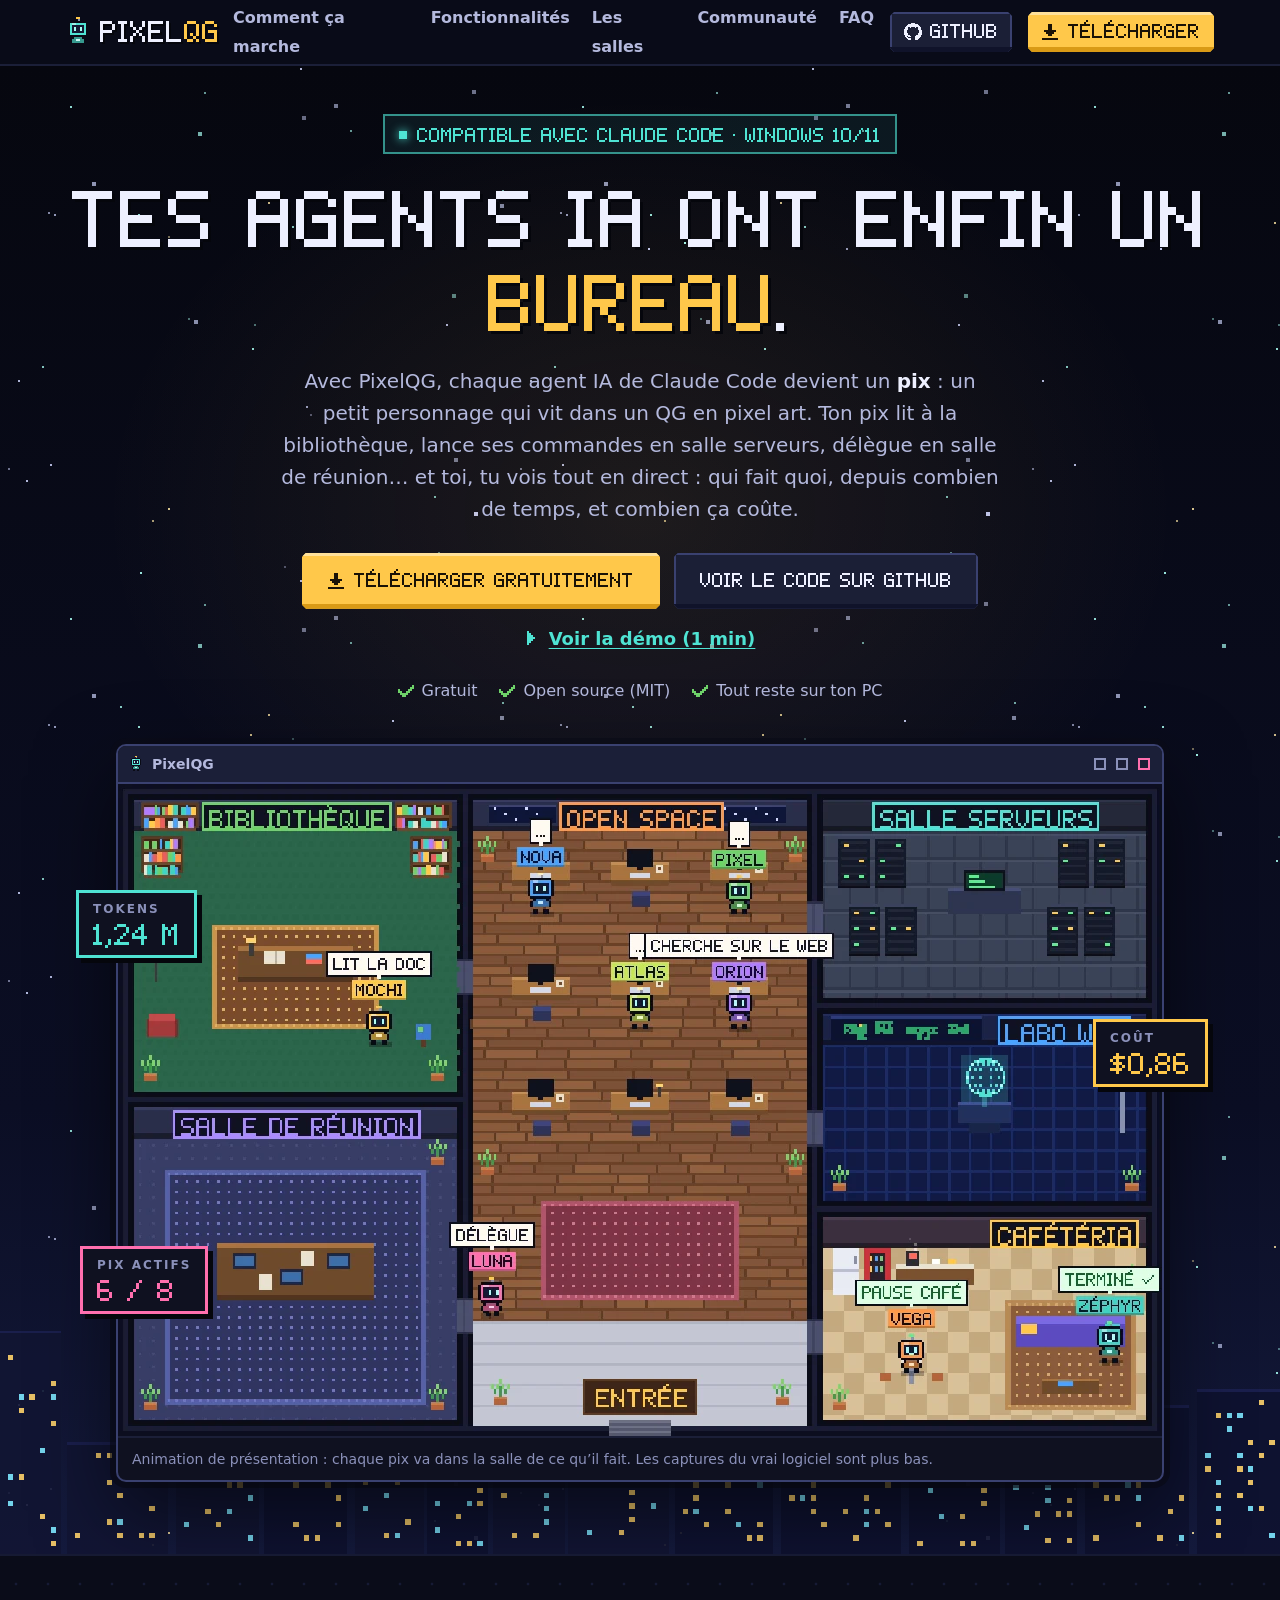
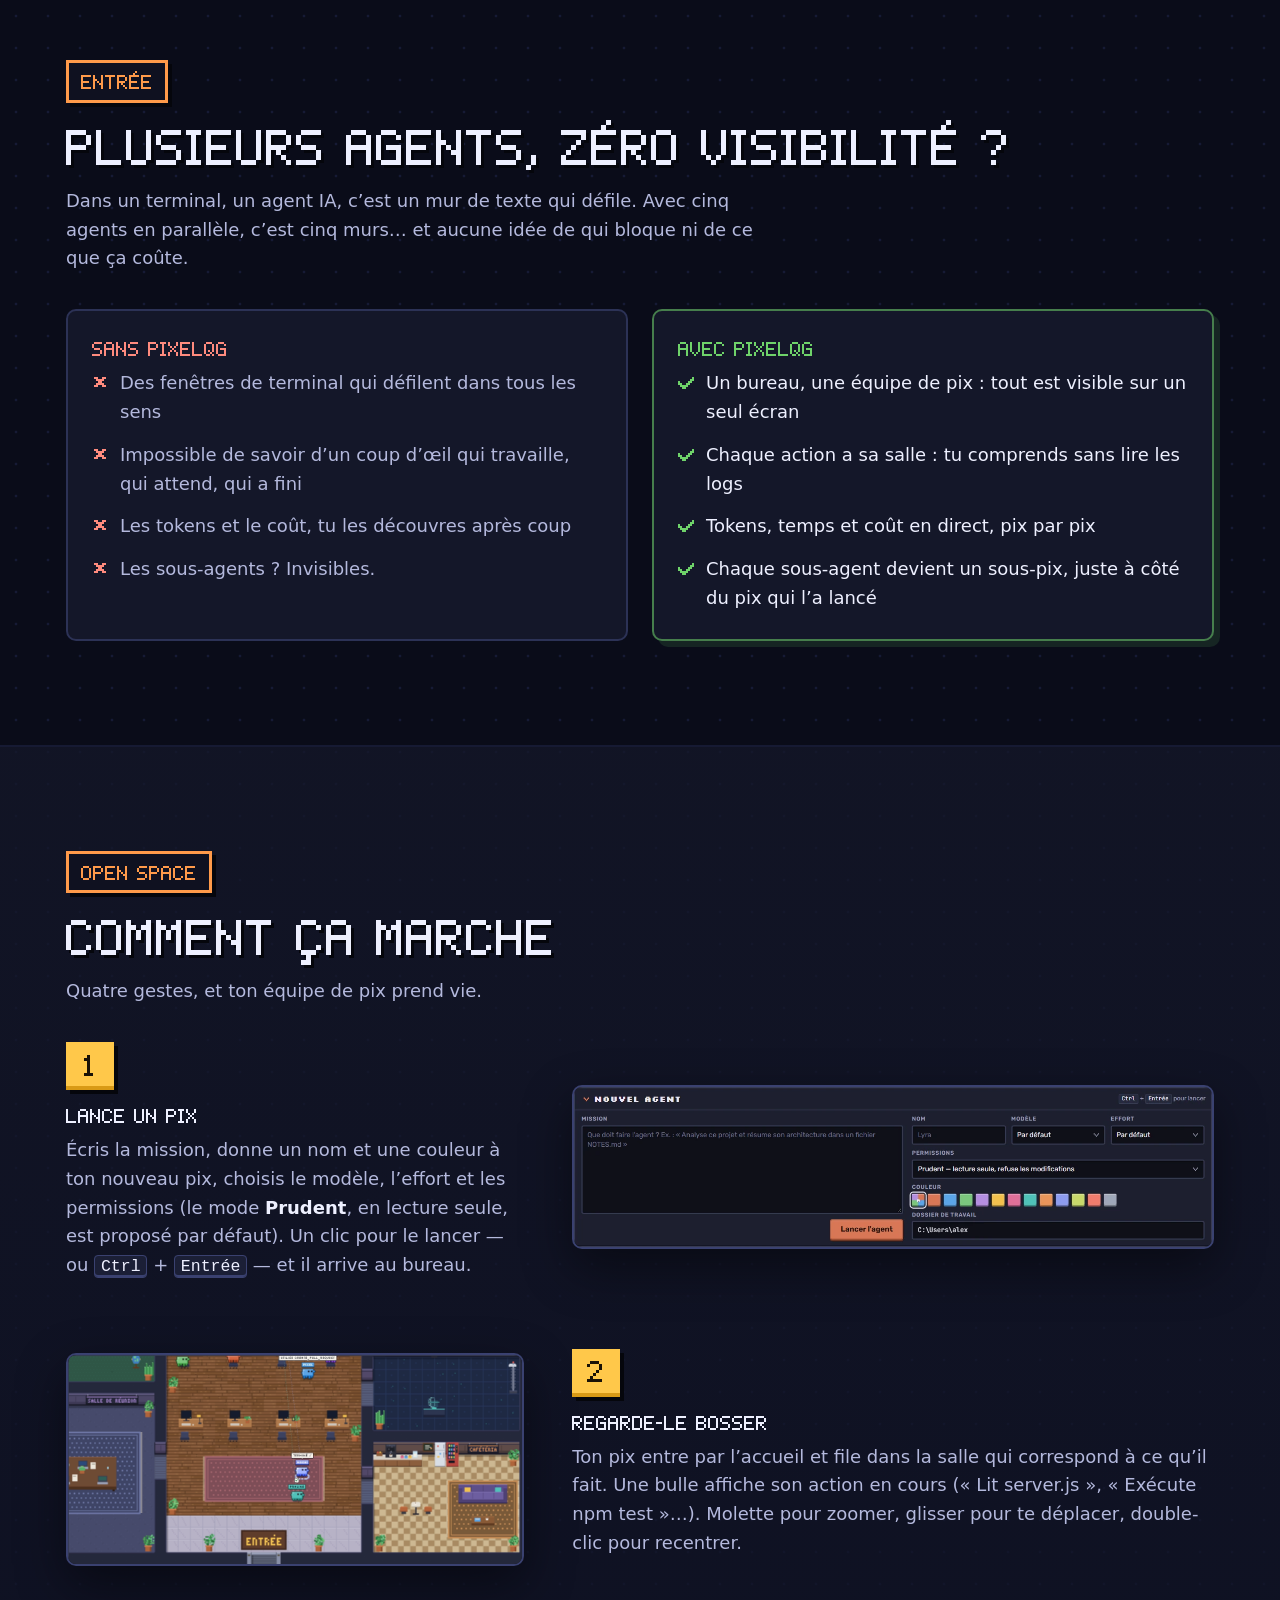
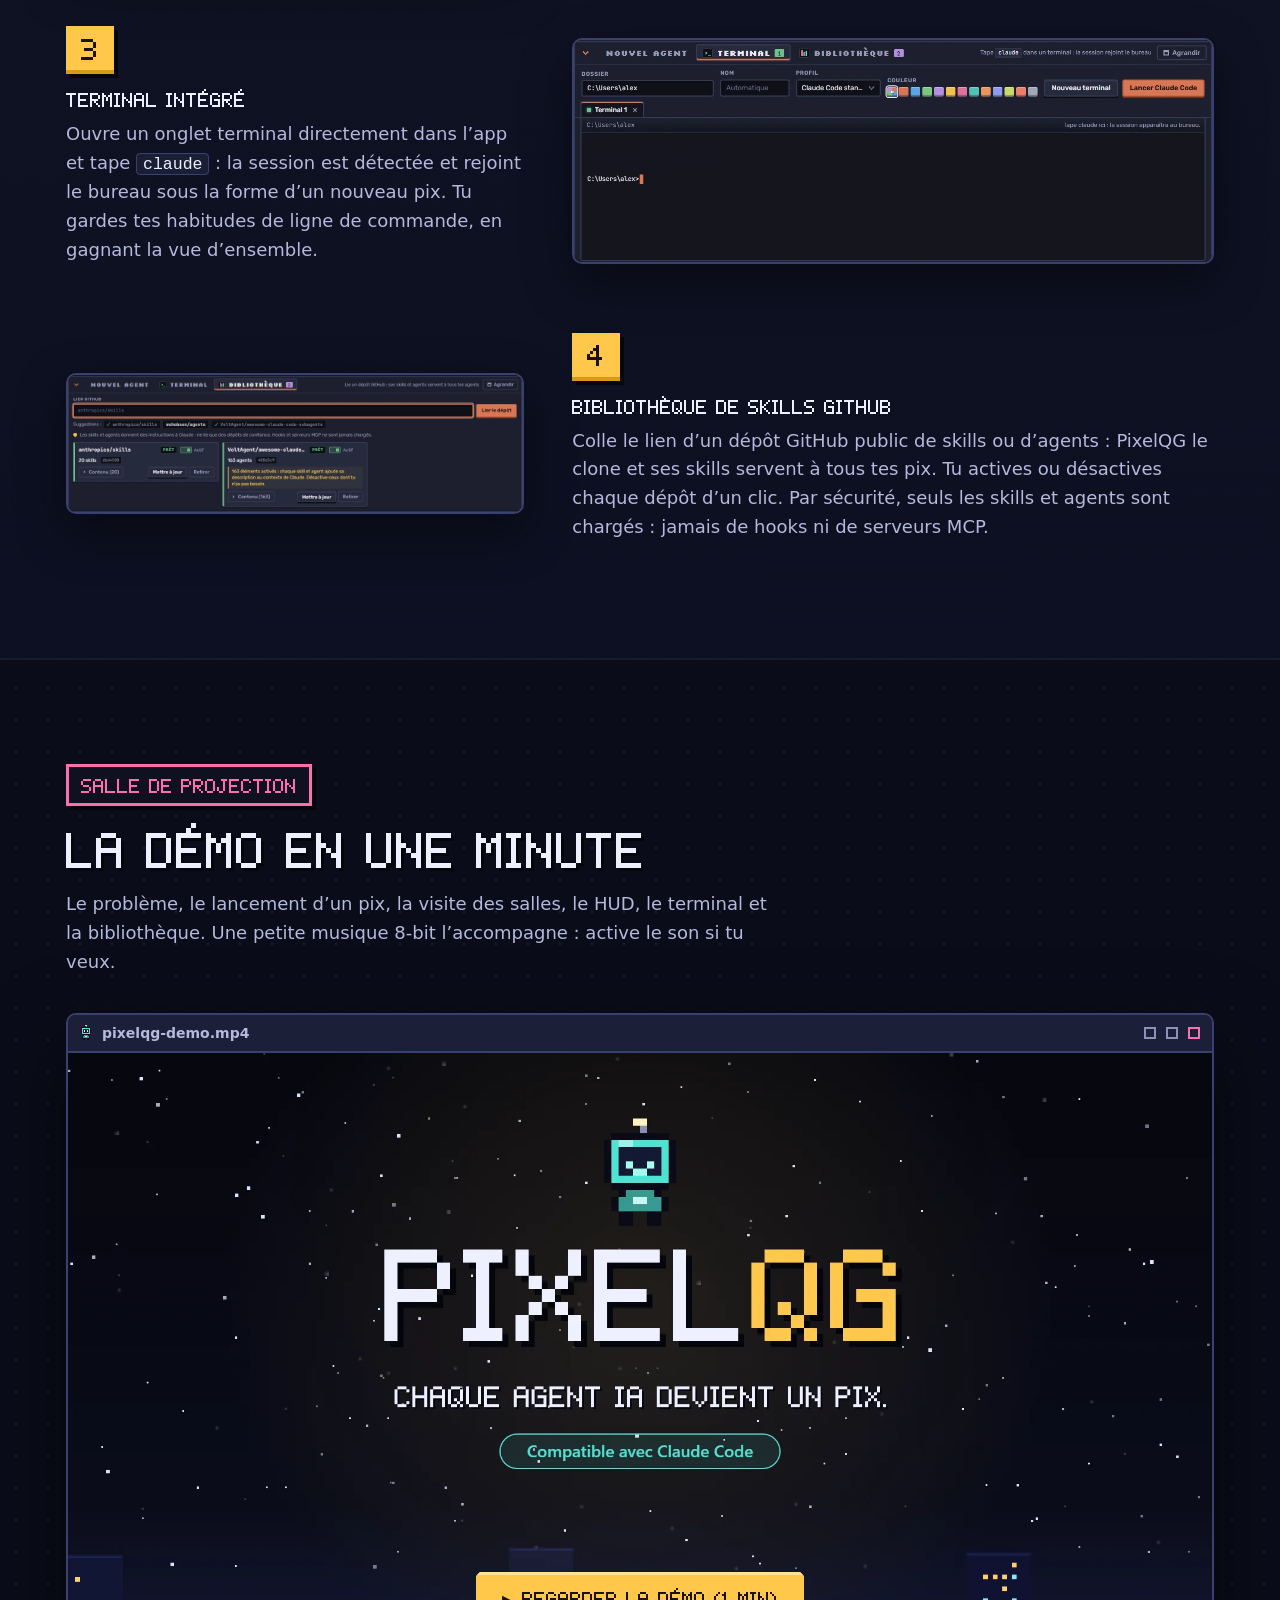
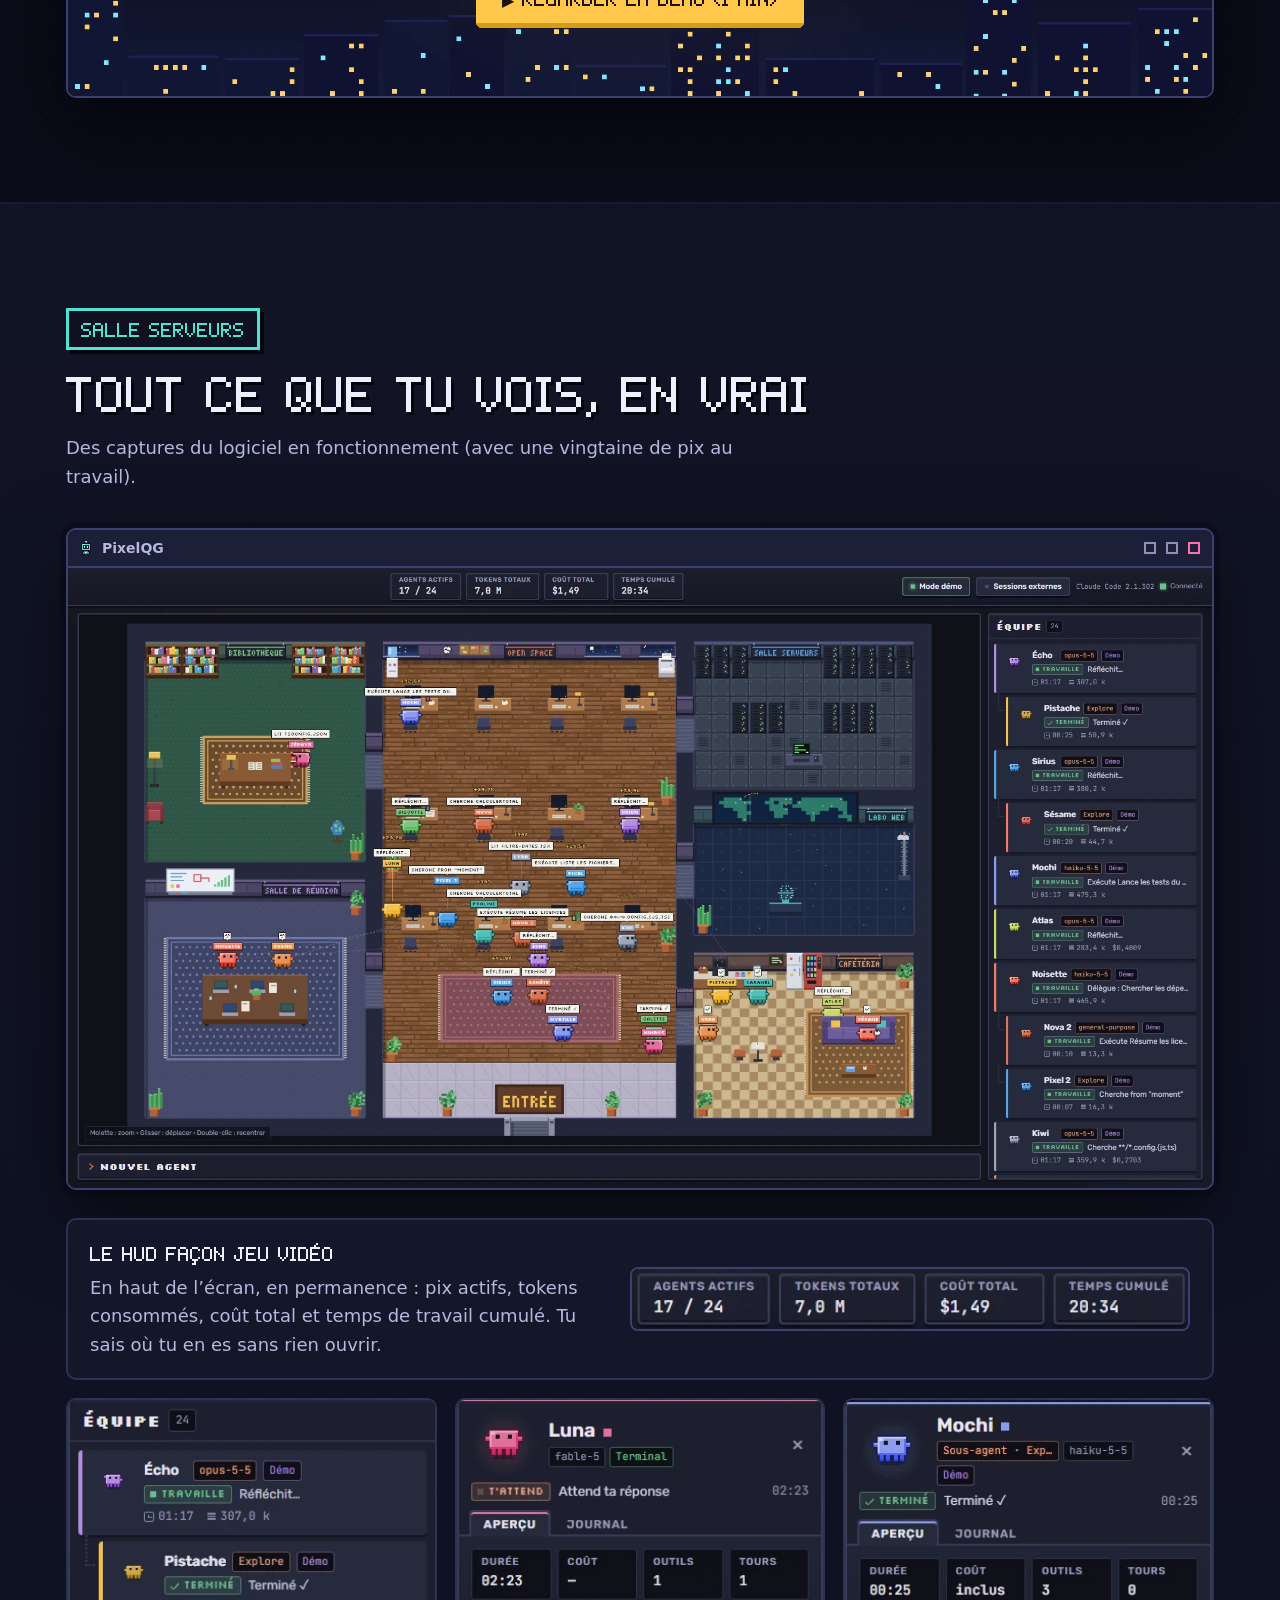
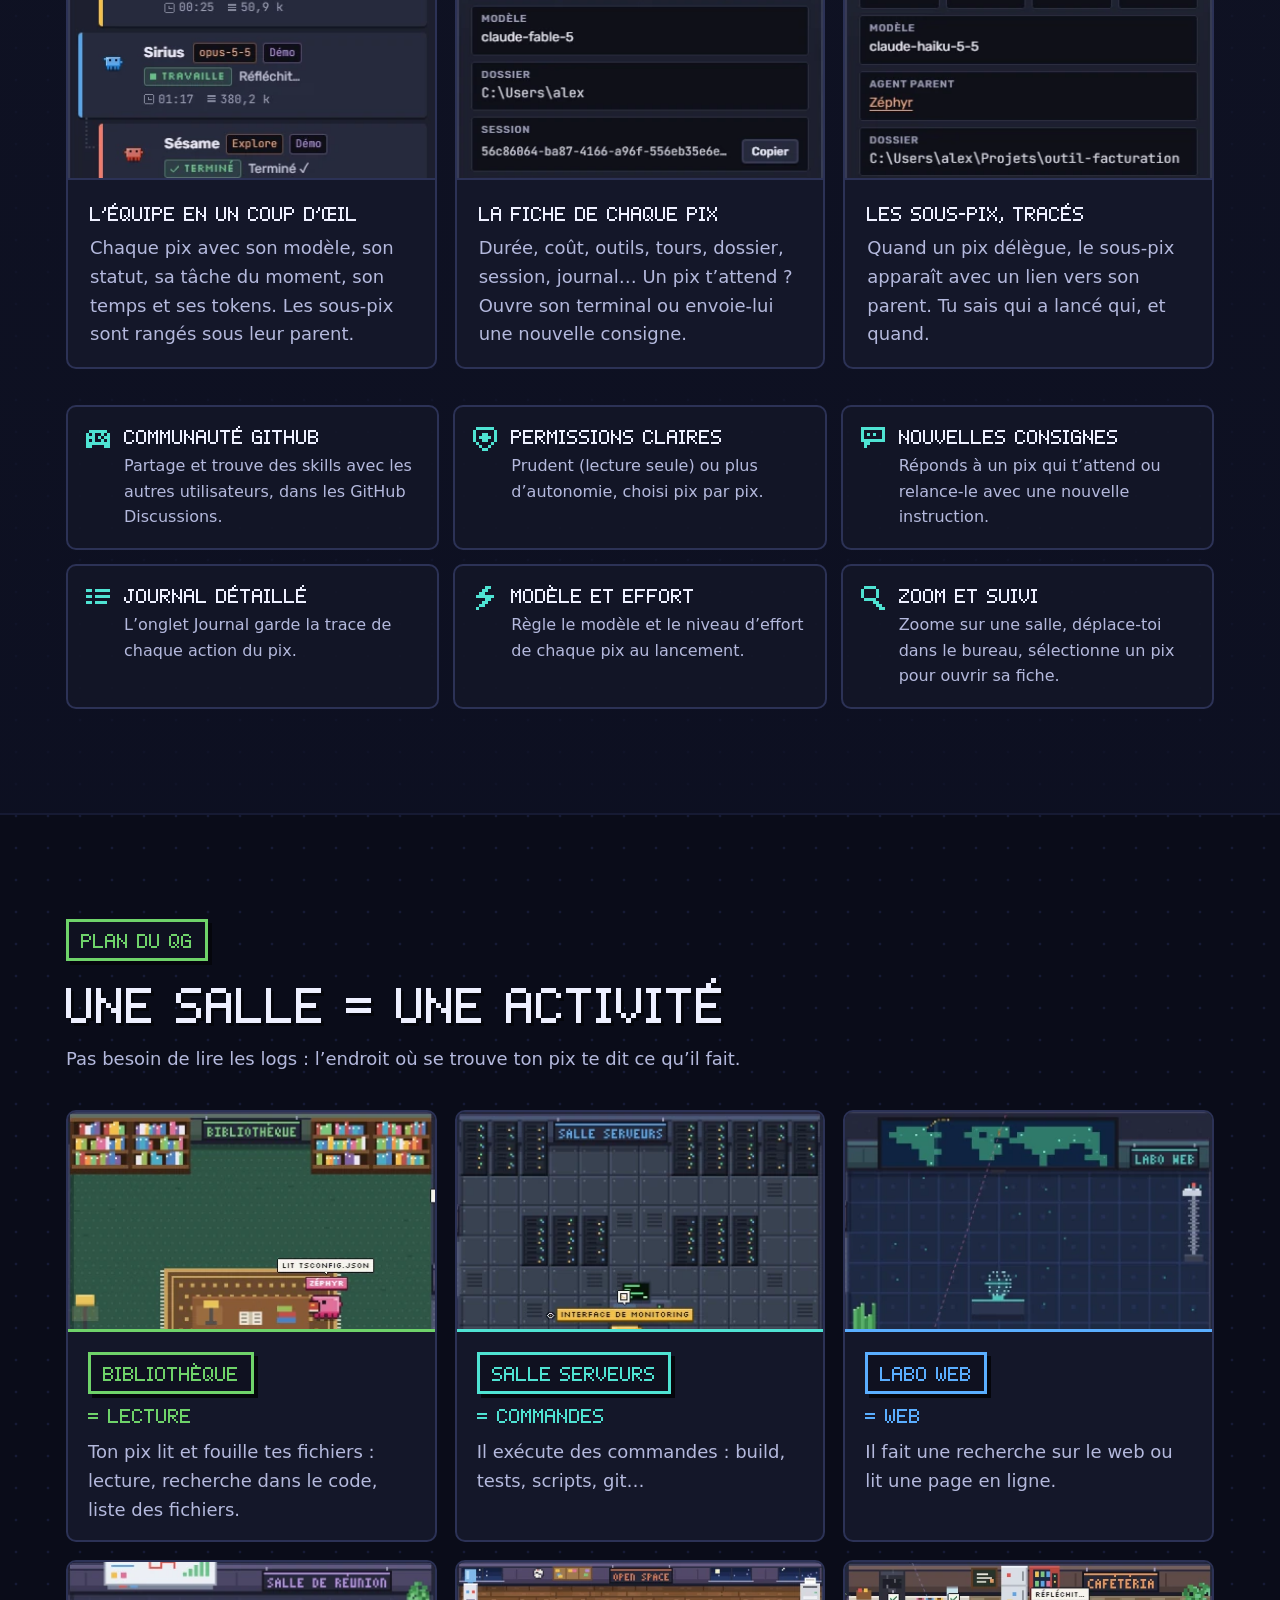
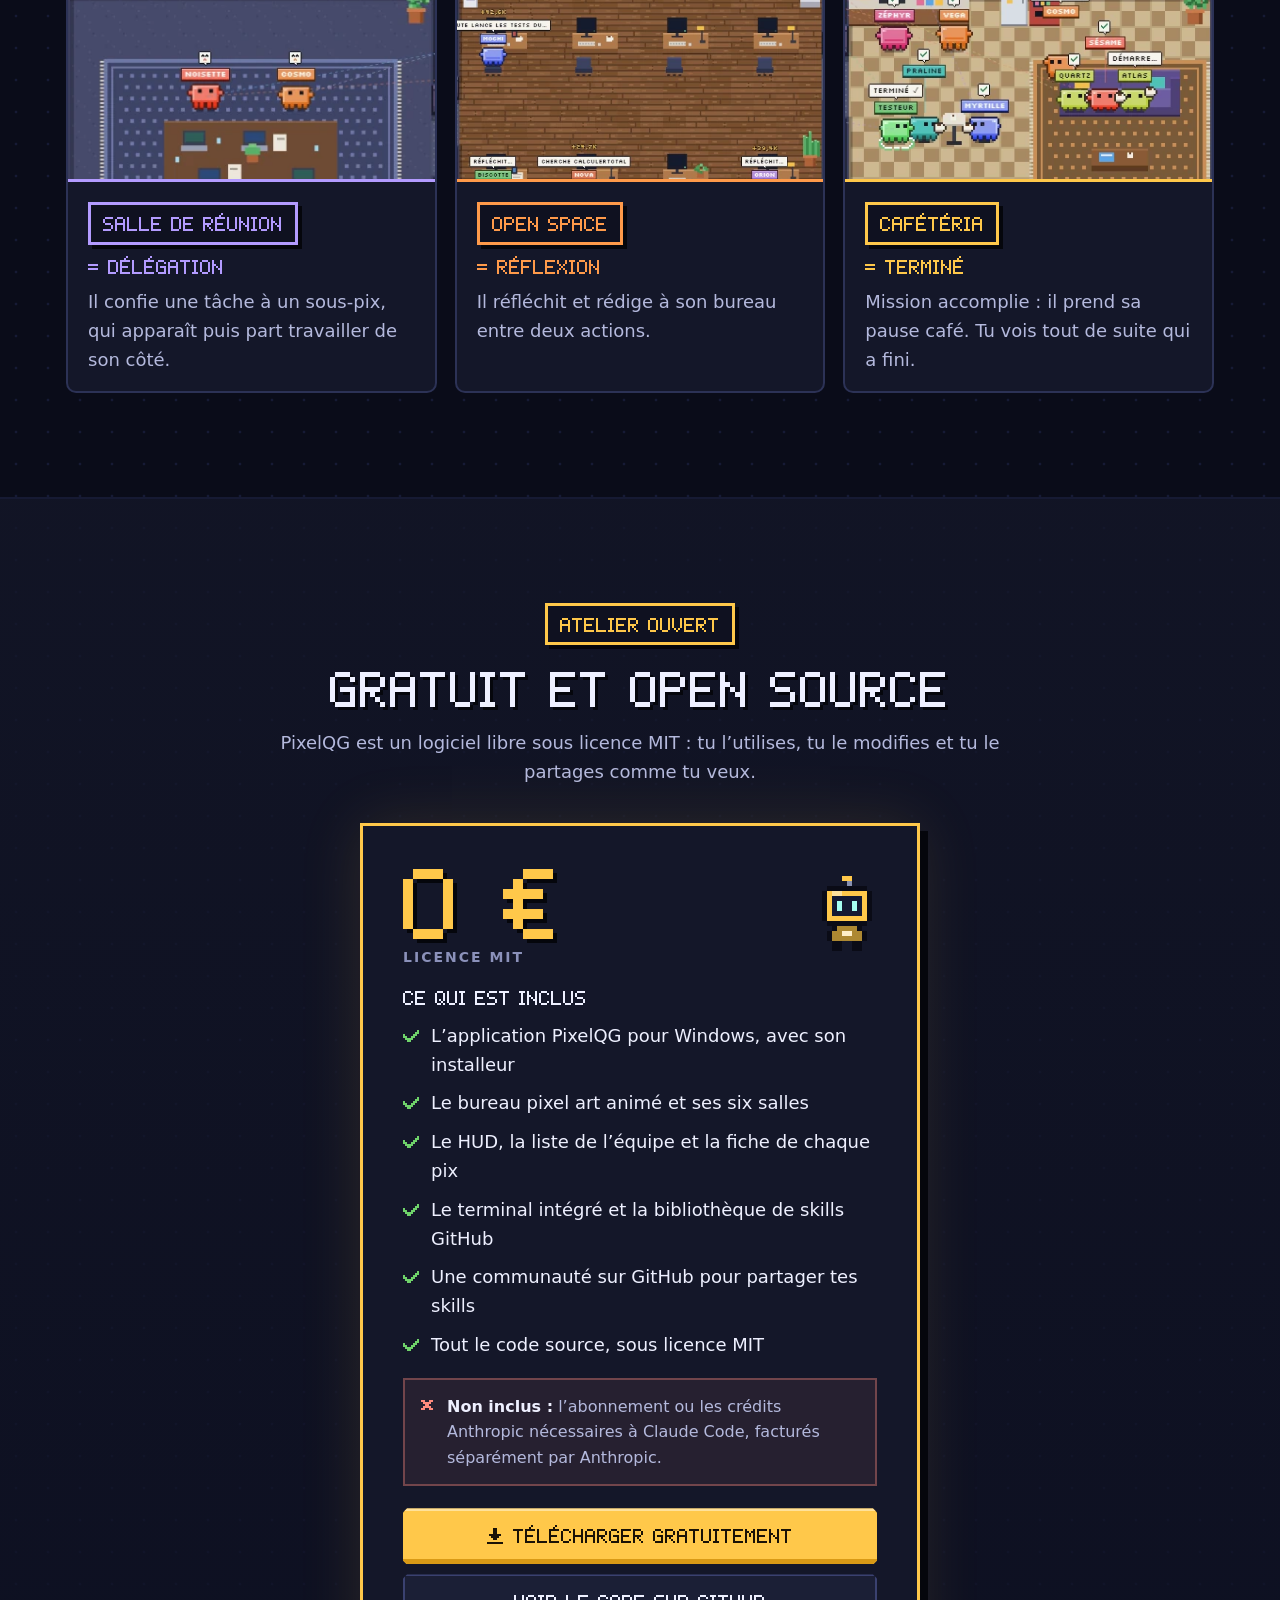
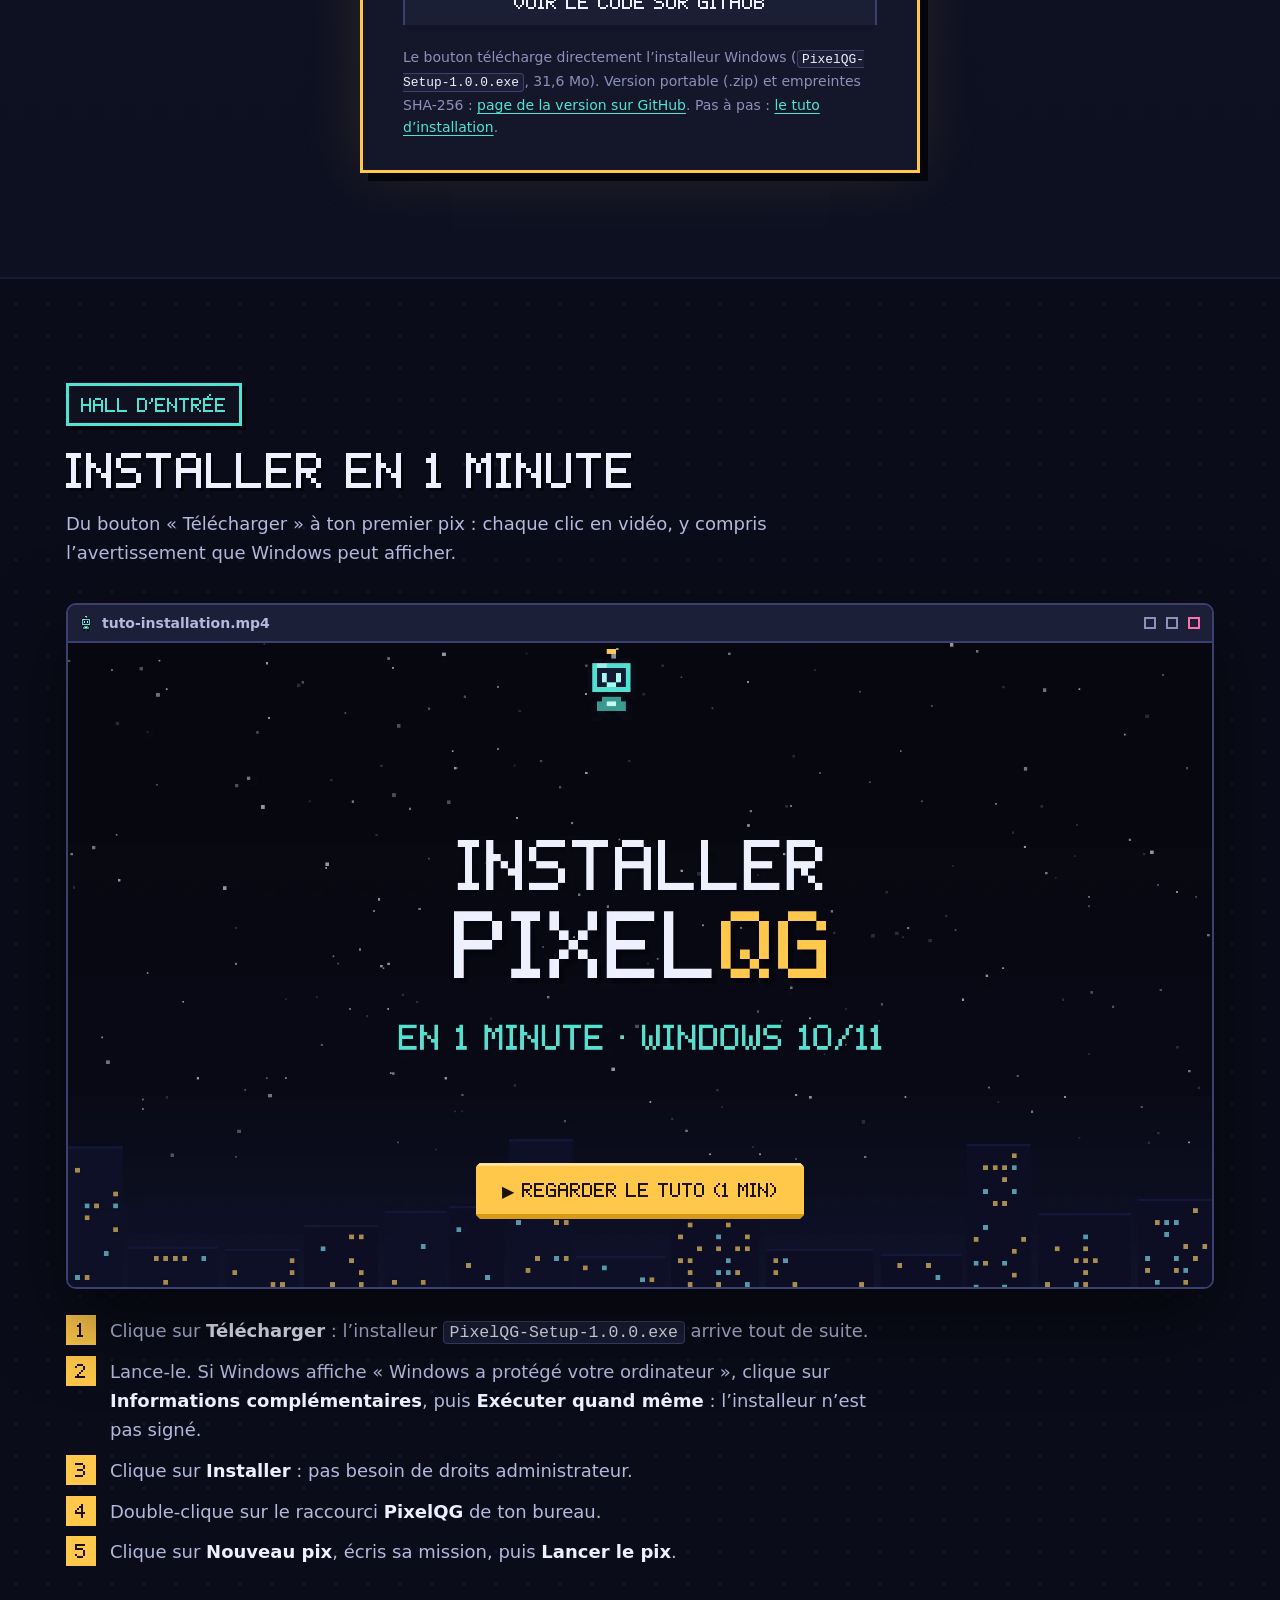
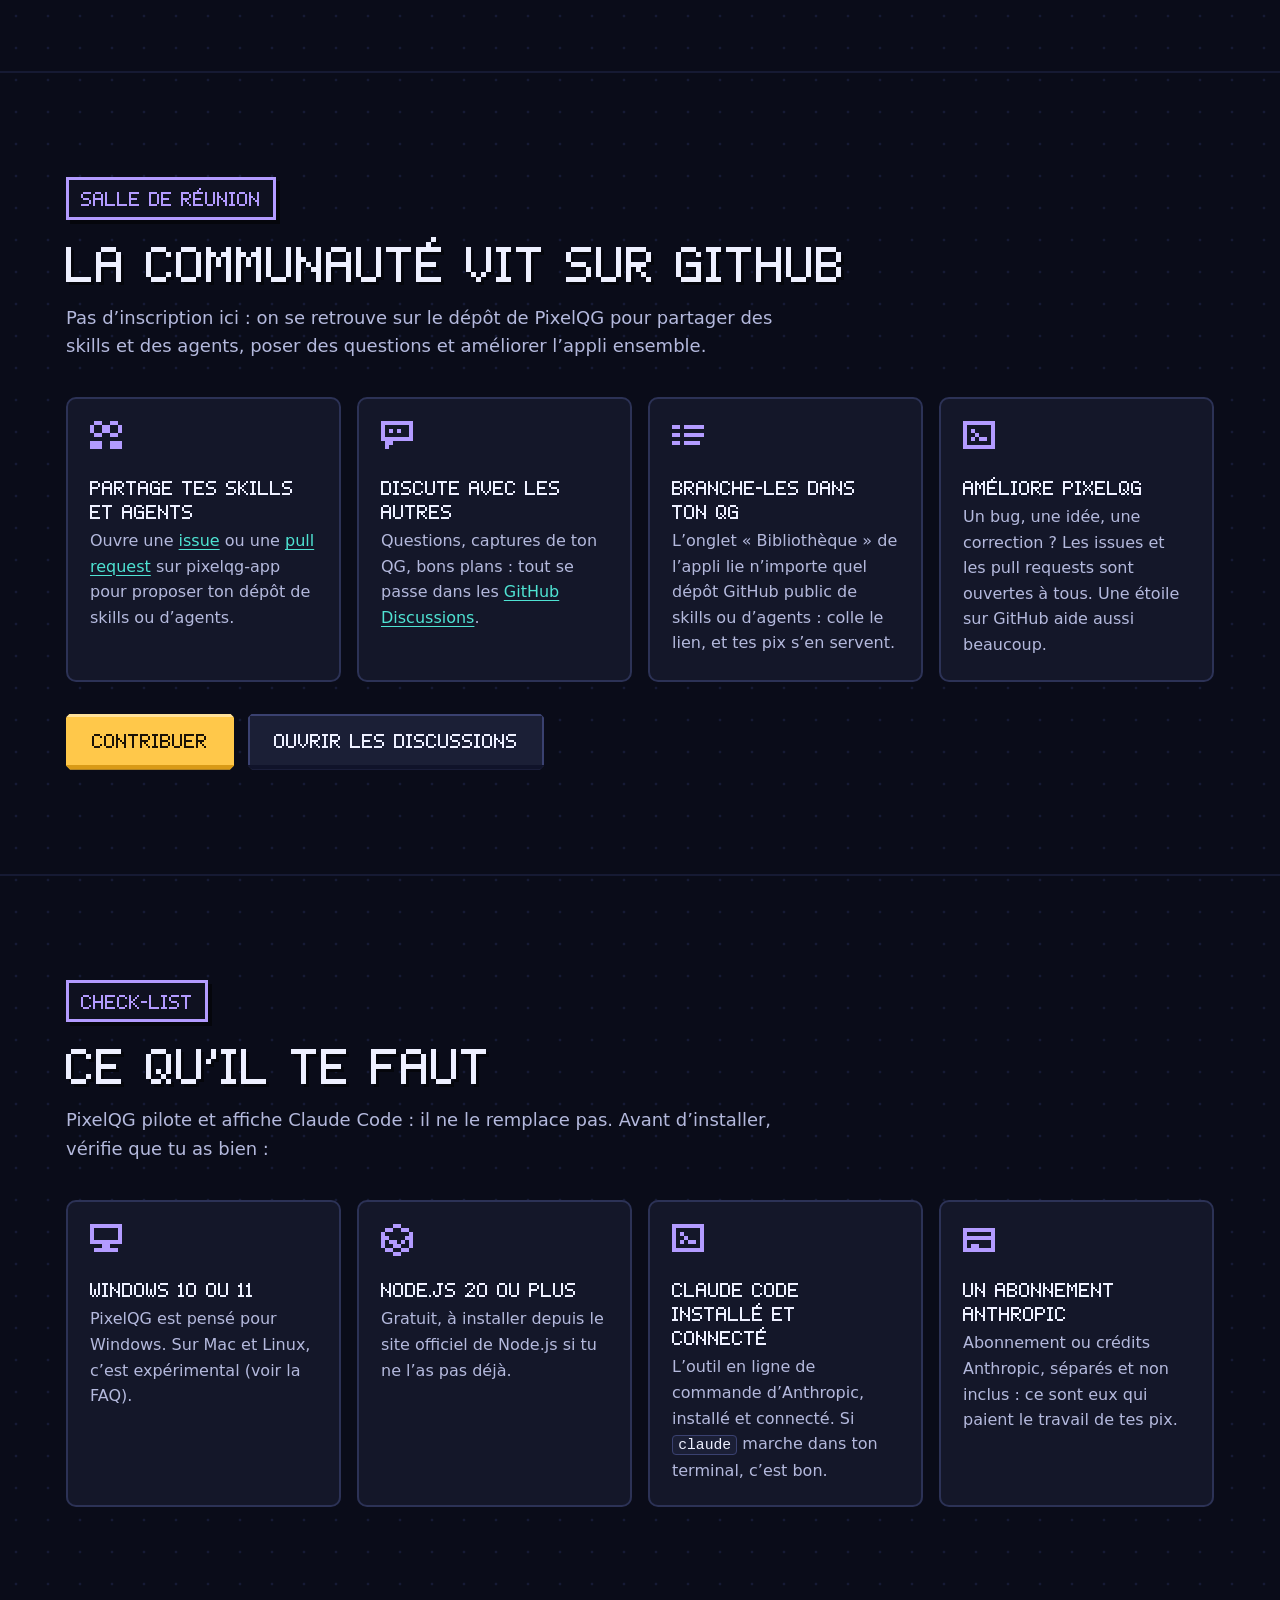
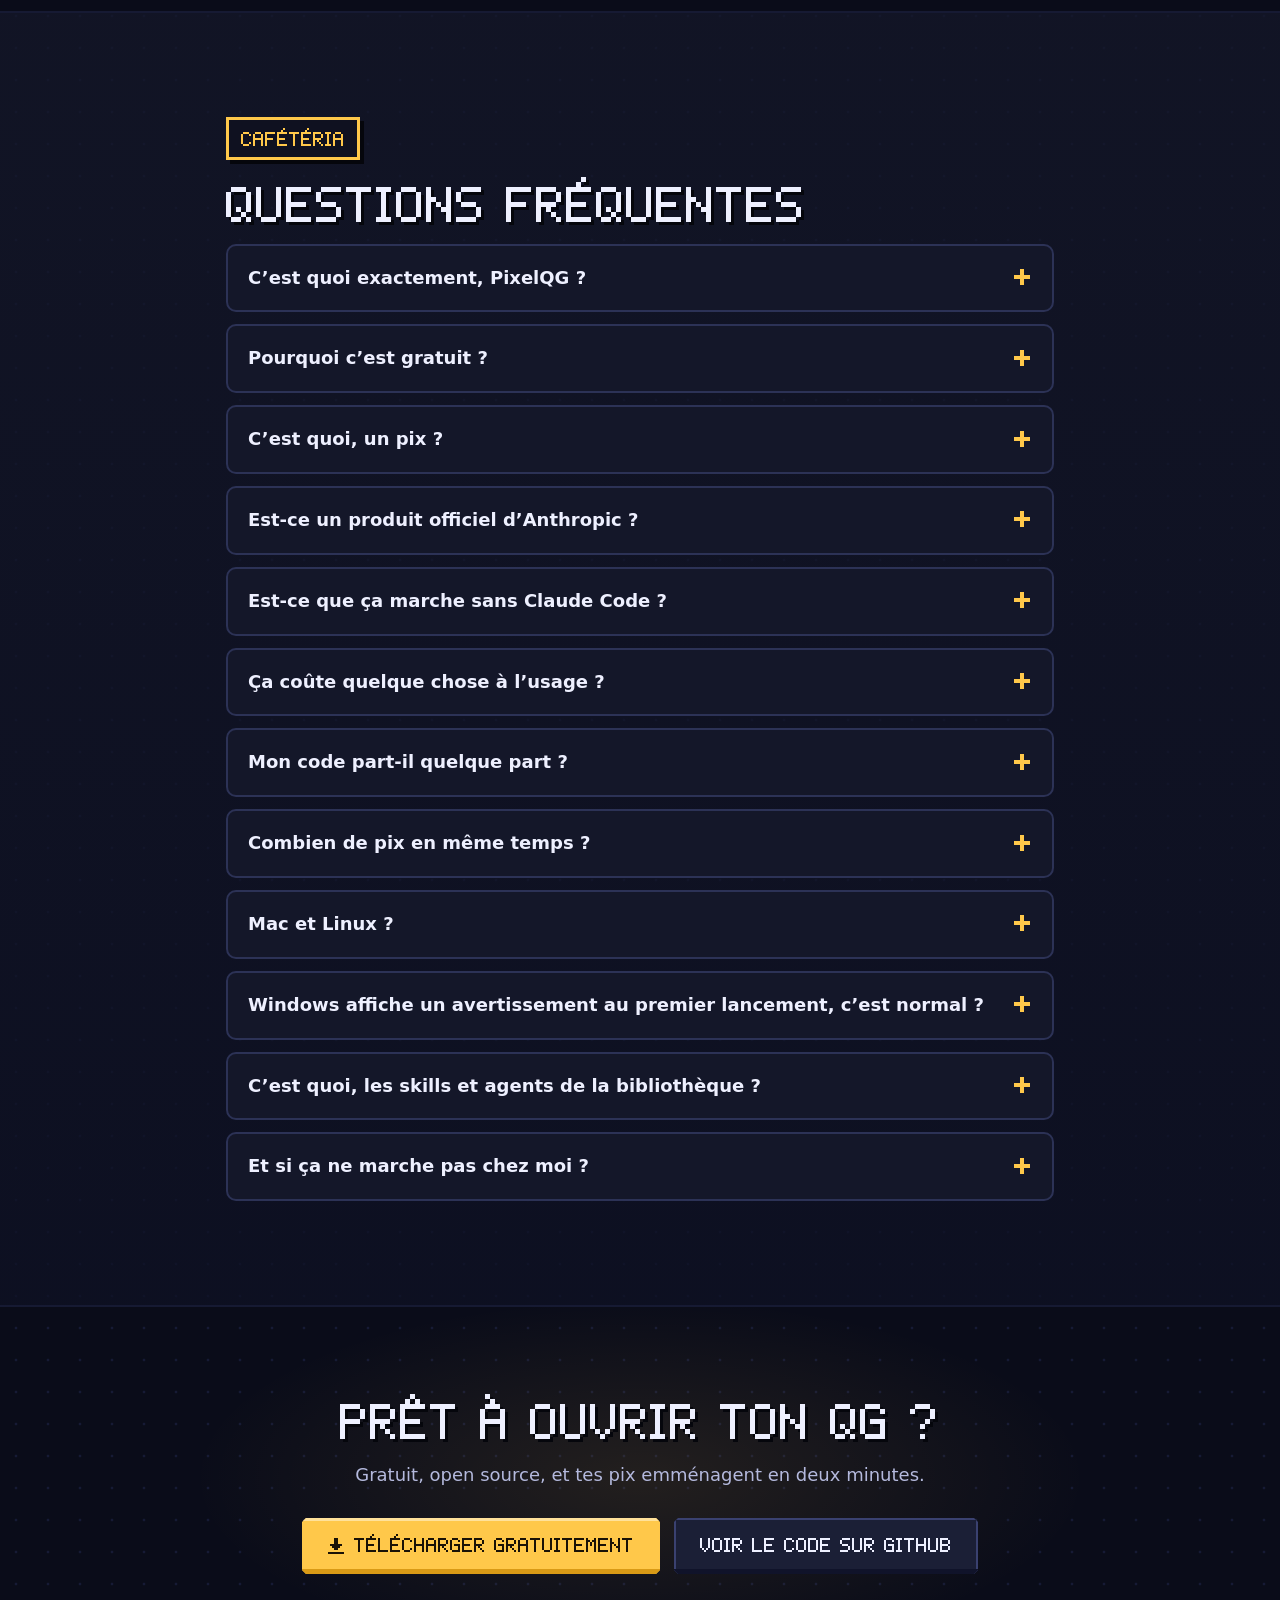
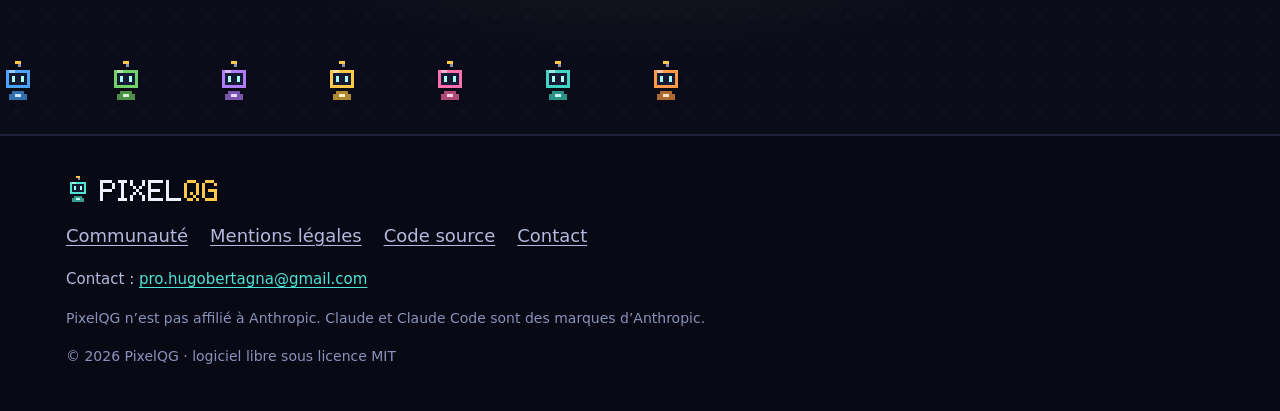
==== commit 43bf7f40: "Site : vidéo tuto « Installer en 1 minute » et téléchargement direct - video/tuto-installation.mp4 (" ====
--- a/index.html
+++ b/index.html
@@ -43,7 +43,7 @@
       <span class="nav__gh-label">GitHub</span>
       <span class="gh-stars" data-gh-stars hidden><svg class="ico" viewBox="0 0 8 8" aria-hidden="true"><path d="M3 0h2v2h2v1H6v1h1v3H6V6H5V5H3v1H2v1H1V4h1V3H1V2h2z"/></svg><span data-gh-count>0</span></span>
     </a>
-    <a class="btn btn--sm nav__cta" href="https://github.com/hugobertagna/pixelqg-app/releases/latest" aria-label="Télécharger PixelQG"><svg class="ico" viewBox="0 0 8 8" aria-hidden="true"><path d="M3 0h2v1H3zM3 1h2v1H3zM3 2h2v1H3zM1 3h6v1H1zM2 4h4v1H2zM3 5h2v1H3zM0 7h8v1H0z"/></svg><span class="nav__cta-label">Télécharger</span></a>
+    <a class="btn btn--sm nav__cta" href="https://github.com/hugobertagna/pixelqg-app/releases/download/v1.0.0/PixelQG-Setup-1.0.0.exe" data-download aria-label="Télécharger PixelQG"><svg class="ico" viewBox="0 0 8 8" aria-hidden="true"><path d="M3 0h2v1H3zM3 1h2v1H3zM3 2h2v1H3zM1 3h6v1H1zM2 4h4v1H2zM3 5h2v1H3zM0 7h8v1H0z"/></svg><span class="nav__cta-label">Télécharger</span></a>
   </div>
 </header>
 
@@ -56,7 +56,7 @@
     <h1 id="hero-titre" class="h1">Tes agents IA ont enfin un <span class="hl">bureau</span>.</h1>
     <p class="lead">Avec PixelQG, chaque agent IA de Claude Code devient un <strong>pix</strong>&nbsp;: un petit personnage qui vit dans un QG en pixel art. Ton pix lit à la bibliothèque, lance ses commandes en salle serveurs, délègue en salle de réunion… et toi, tu vois tout en direct&nbsp;: qui fait quoi, depuis combien de temps, et combien ça coûte.</p>
     <div class="cta">
-      <a class="btn btn--lg" href="https://github.com/hugobertagna/pixelqg-app/releases/latest"><svg class="ico" viewBox="0 0 8 8" aria-hidden="true"><path d="M3 0h2v1H3zM3 1h2v1H3zM3 2h2v1H3zM1 3h6v1H1zM2 4h4v1H2zM3 5h2v1H3zM0 7h8v1H0z"/></svg>Télécharger gratuitement</a>
+      <a class="btn btn--lg" href="https://github.com/hugobertagna/pixelqg-app/releases/download/v1.0.0/PixelQG-Setup-1.0.0.exe" data-download><svg class="ico" viewBox="0 0 8 8" aria-hidden="true"><path d="M3 0h2v1H3zM3 1h2v1H3zM3 2h2v1H3zM1 3h6v1H1zM2 4h4v1H2zM3 5h2v1H3zM0 7h8v1H0z"/></svg>Télécharger gratuitement</a>
       <a class="btn btn--lg btn--ghost" href="https://github.com/hugobertagna/pixelqg-app">Voir le code sur GitHub</a>
     </div>
     <p class="hero__demo"><a href="#demo"><svg class="ico" viewBox="0 0 8 8" aria-hidden="true"><path d="M1 0h1v1H1zM1 1h2v1H1zM1 2h3v1H1zM1 3h4v1H1zM1 4h3v1H1zM1 5h2v1H1zM1 6h1v1H1z"/></svg>Voir la démo (1&nbsp;min)</a></p>
@@ -283,11 +283,34 @@
           <li><svg class="ico" viewBox="0 0 8 8" aria-hidden="true"><path d="M7 1h1v1H7zM6 2h2v1H6zM0 3h1v1H0zM5 3h2v1H5zM0 4h2v1H0zM4 4h2v1H4zM1 5h4v1H1zM2 6h2v1H2z"/></svg>Tout le code source, sous licence MIT</li>
         </ul>
         <p class="excl"><svg class="ico" viewBox="0 0 8 8" aria-hidden="true"><path d="M1 1h2v1H1zM5 1h2v1H5zM2 2h4v1H2zM3 3h2v1H3zM2 4h4v1H2zM1 5h2v1H1zM5 5h2v1H5z"/></svg><span><strong>Non inclus&nbsp;:</strong> l’abonnement ou les crédits Anthropic nécessaires à Claude Code, facturés séparément par Anthropic.</span></p>
-        <a class="btn btn--lg btn--block" href="https://github.com/hugobertagna/pixelqg-app/releases/latest"><svg class="ico" viewBox="0 0 8 8" aria-hidden="true"><path d="M3 0h2v1H3zM3 1h2v1H3zM3 2h2v1H3zM1 3h6v1H1zM2 4h4v1H2zM3 5h2v1H3zM0 7h8v1H0z"/></svg>Télécharger gratuitement</a>
+        <a class="btn btn--lg btn--block" href="https://github.com/hugobertagna/pixelqg-app/releases/download/v1.0.0/PixelQG-Setup-1.0.0.exe" data-download><svg class="ico" viewBox="0 0 8 8" aria-hidden="true"><path d="M3 0h2v1H3zM3 1h2v1H3zM3 2h2v1H3zM1 3h6v1H1zM2 4h4v1H2zM3 5h2v1H3zM0 7h8v1H0z"/></svg>Télécharger gratuitement</a>
         <a class="btn btn--lg btn--block btn--ghost" href="https://github.com/hugobertagna/pixelqg-app">Voir le code sur GitHub</a>
-        <p class="fine">L’installeur Windows (<code>PixelQG-Setup-….exe</code>) se trouve dans la dernière version publiée sur GitHub.</p>
+        <p class="fine">Le bouton télécharge directement l’installeur Windows (<code>PixelQG-Setup-1.0.0.exe</code>, 31,6&nbsp;Mo). Version portable (.zip) et empreintes SHA-256&nbsp;: <a href="https://github.com/hugobertagna/pixelqg-app/releases/latest">page de la version sur GitHub</a>. Pas à pas&nbsp;: <a href="#installer">le tuto d’installation</a>.</p>
       </div>
     </div>
+  </div>
+</section>
+
+<!-- ============ INSTALLATION ============ -->
+<section class="section" id="installer" aria-labelledby="installer-titre">
+  <div class="wrap">
+    <p class="sign" style="--c: var(--cyan)" aria-hidden="true">Hall d’entrée</p>
+    <h2 id="installer-titre" class="h2">Installer en 1 minute</h2>
+    <p class="sub">Du bouton «&nbsp;Télécharger&nbsp;» à ton premier pix&nbsp;: chaque clic en vidéo, y compris l’avertissement que Windows peut afficher.</p>
+    <figure class="win win--video">
+      <div class="win__bar" aria-hidden="true"><img class="px" src="images/bot-cyan.png" width="12" height="15" alt=""><span>tuto-installation.mp4</span><i></i><i></i><i></i></div>
+      <video controls preload="none" playsinline width="1920" height="1080" poster="video/tuto-installation-poster.webp" data-play-label="▶ Regarder le tuto (1 min)">
+        <source src="video/tuto-installation.mp4" type="video/mp4">
+        Ton navigateur ne lit pas cette vidéo&nbsp;: <a href="video/tuto-installation.mp4">télécharge-la ici</a>.
+      </video>
+    </figure>
+    <ol class="howto">
+      <li><span>Clique sur <strong>Télécharger</strong>&nbsp;: l’installeur <code>PixelQG-Setup-1.0.0.exe</code> arrive tout de suite.</span></li>
+      <li><span>Lance-le. Si Windows affiche «&nbsp;Windows a protégé votre ordinateur&nbsp;», clique sur <strong>Informations complémentaires</strong>, puis <strong>Exécuter quand même</strong>&nbsp;: l’installeur n’est pas signé.</span></li>
+      <li><span>Clique sur <strong>Installer</strong>&nbsp;: pas besoin de droits administrateur.</span></li>
+      <li><span>Double-clique sur le raccourci <strong>PixelQG</strong> de ton bureau.</span></li>
+      <li><span>Clique sur <strong>Nouveau pix</strong>, écris sa mission, puis <strong>Lancer le pix</strong>.</span></li>
+    </ol>
   </div>
 </section>
 
@@ -389,7 +412,7 @@
     <h2 id="final-titre" class="h2">Prêt à ouvrir ton QG&nbsp;?</h2>
     <p class="sub">Gratuit, open source, et tes pix emménagent en deux minutes.</p>
     <div class="cta">
-      <a class="btn btn--lg" href="https://github.com/hugobertagna/pixelqg-app/releases/latest"><svg class="ico" viewBox="0 0 8 8" aria-hidden="true"><path d="M3 0h2v1H3zM3 1h2v1H3zM3 2h2v1H3zM1 3h6v1H1zM2 4h4v1H2zM3 5h2v1H3zM0 7h8v1H0z"/></svg>Télécharger gratuitement</a>
+      <a class="btn btn--lg" href="https://github.com/hugobertagna/pixelqg-app/releases/download/v1.0.0/PixelQG-Setup-1.0.0.exe" data-download><svg class="ico" viewBox="0 0 8 8" aria-hidden="true"><path d="M3 0h2v1H3zM3 1h2v1H3zM3 2h2v1H3zM1 3h6v1H1zM2 4h4v1H2zM3 5h2v1H3zM0 7h8v1H0z"/></svg>Télécharger gratuitement</a>
       <a class="btn btn--lg btn--ghost" href="https://github.com/hugobertagna/pixelqg-app">Voir le code sur GitHub</a>
     </div>
   </div>
--- a/css/style.css
+++ b/css/style.css
@@ -229,6 +229,11 @@
 .video-play:hover { transform: translate(-50%, -2px); }
 .video-play:active { transform: translate(-50%, 1px); }
 .video-play[disabled] { cursor: progress; filter: none; }
+/* installation tutorial: the steps in writing, under the video */
+.howto { list-style: none; margin: 28px 0 0; padding: 0; counter-reset: howto; display: grid; gap: 12px; max-width: 820px; }
+.howto li { counter-increment: howto; display: flex; gap: 14px; align-items: flex-start; color: var(--dim); }
+.howto li::before { content: counter(howto); flex: none; display: inline-grid; place-items: center; width: 30px; height: 30px; margin-top: -2px; background: var(--amber); color: #1a1206; font: 400 16px/1 var(--px); }
+.howto strong { color: var(--ink); font-weight: 600; }
 
 /* features */
 .win--shot > a > img, .win--shot > img { width: 100%; }
@@ -331,8 +336,6 @@
 .legal h1 { font-family: var(--px); font-weight: 400; font-size: 32px; line-height: 1.3; margin: 0 0 24px; text-shadow: 3px 3px 0 var(--shadow); }
 .legal h2 { font-size: 20px; margin: 32px 0 10px; }
 .legal p, .legal li { color: var(--dim); }
-.todo { padding: 14px 16px; margin: 0 0 24px; background: rgba(255, 200, 74, 0.1); border: 2px dashed var(--amber); color: var(--ink); }
-.fill { color: var(--amber); font-family: var(--mono); font-size: 0.92em; }
 
 @media (prefers-reduced-motion: reduce) {
   html { scroll-behavior: auto; }
